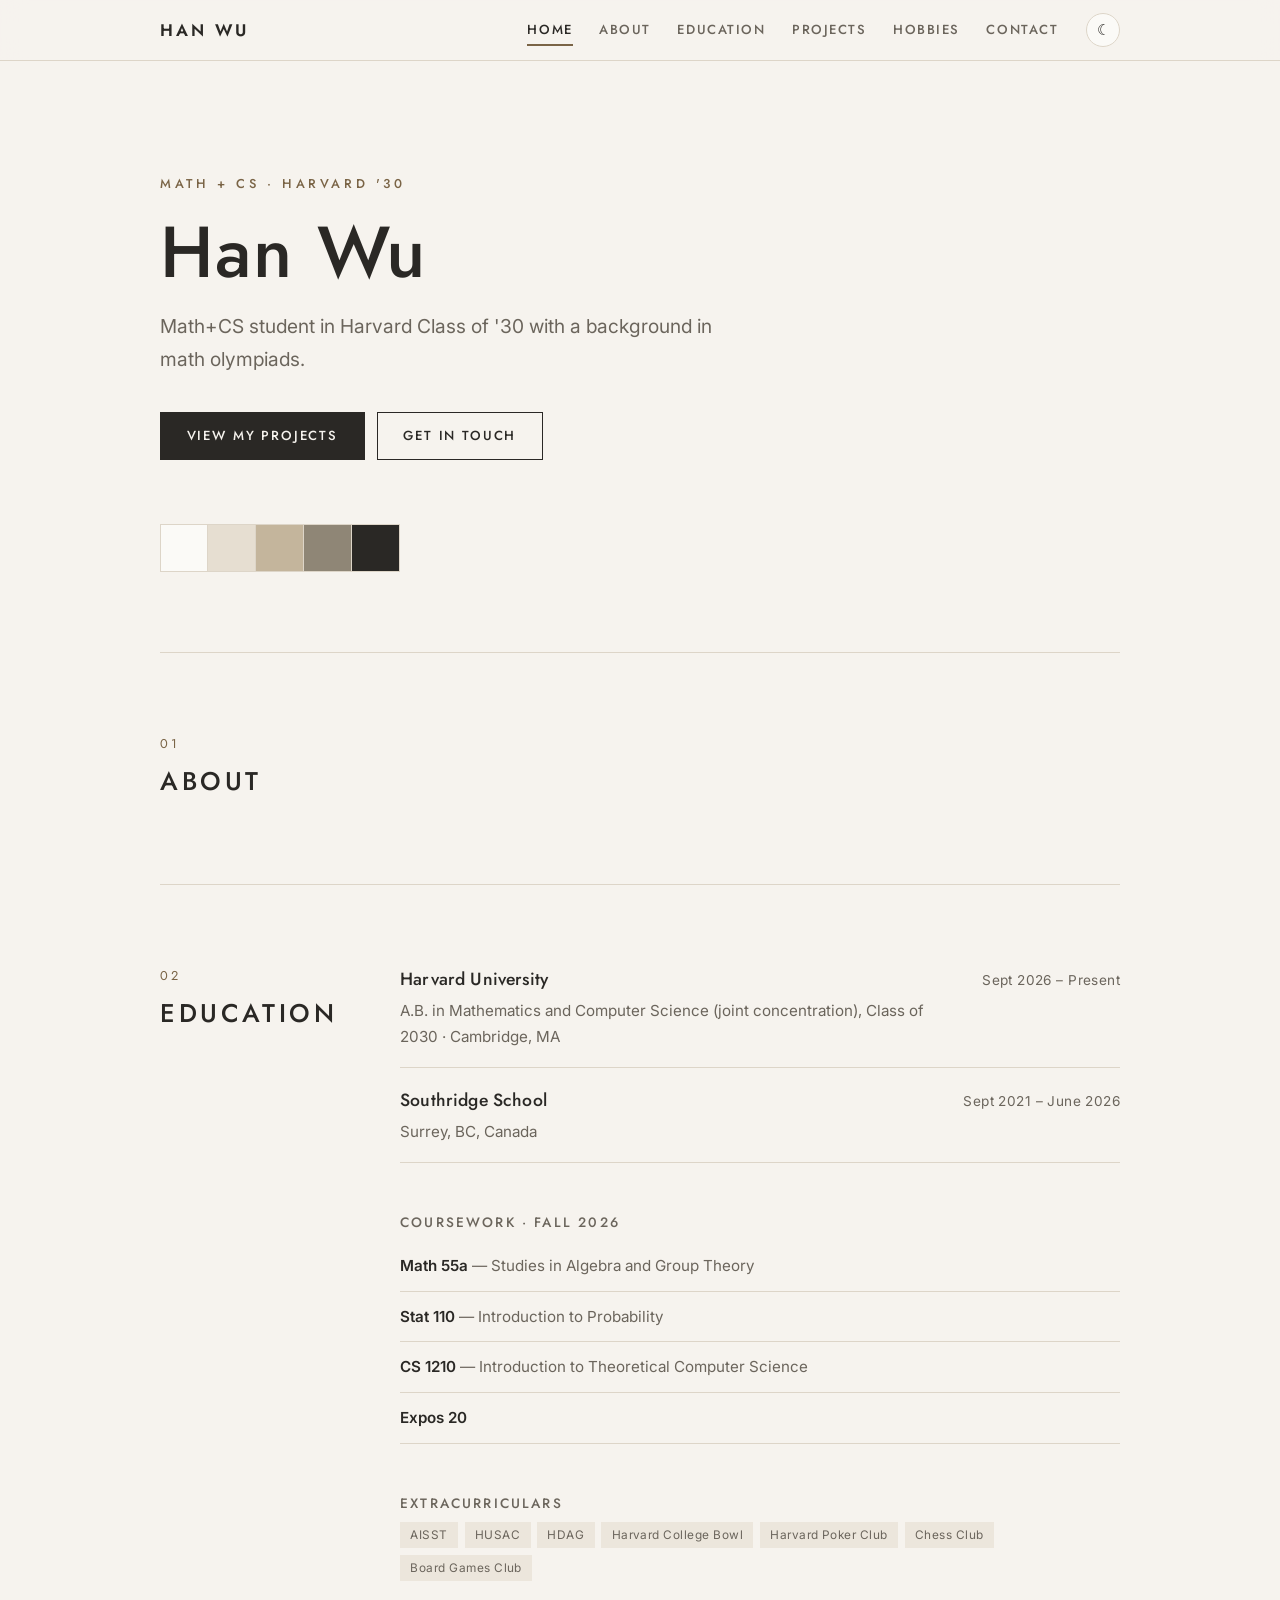
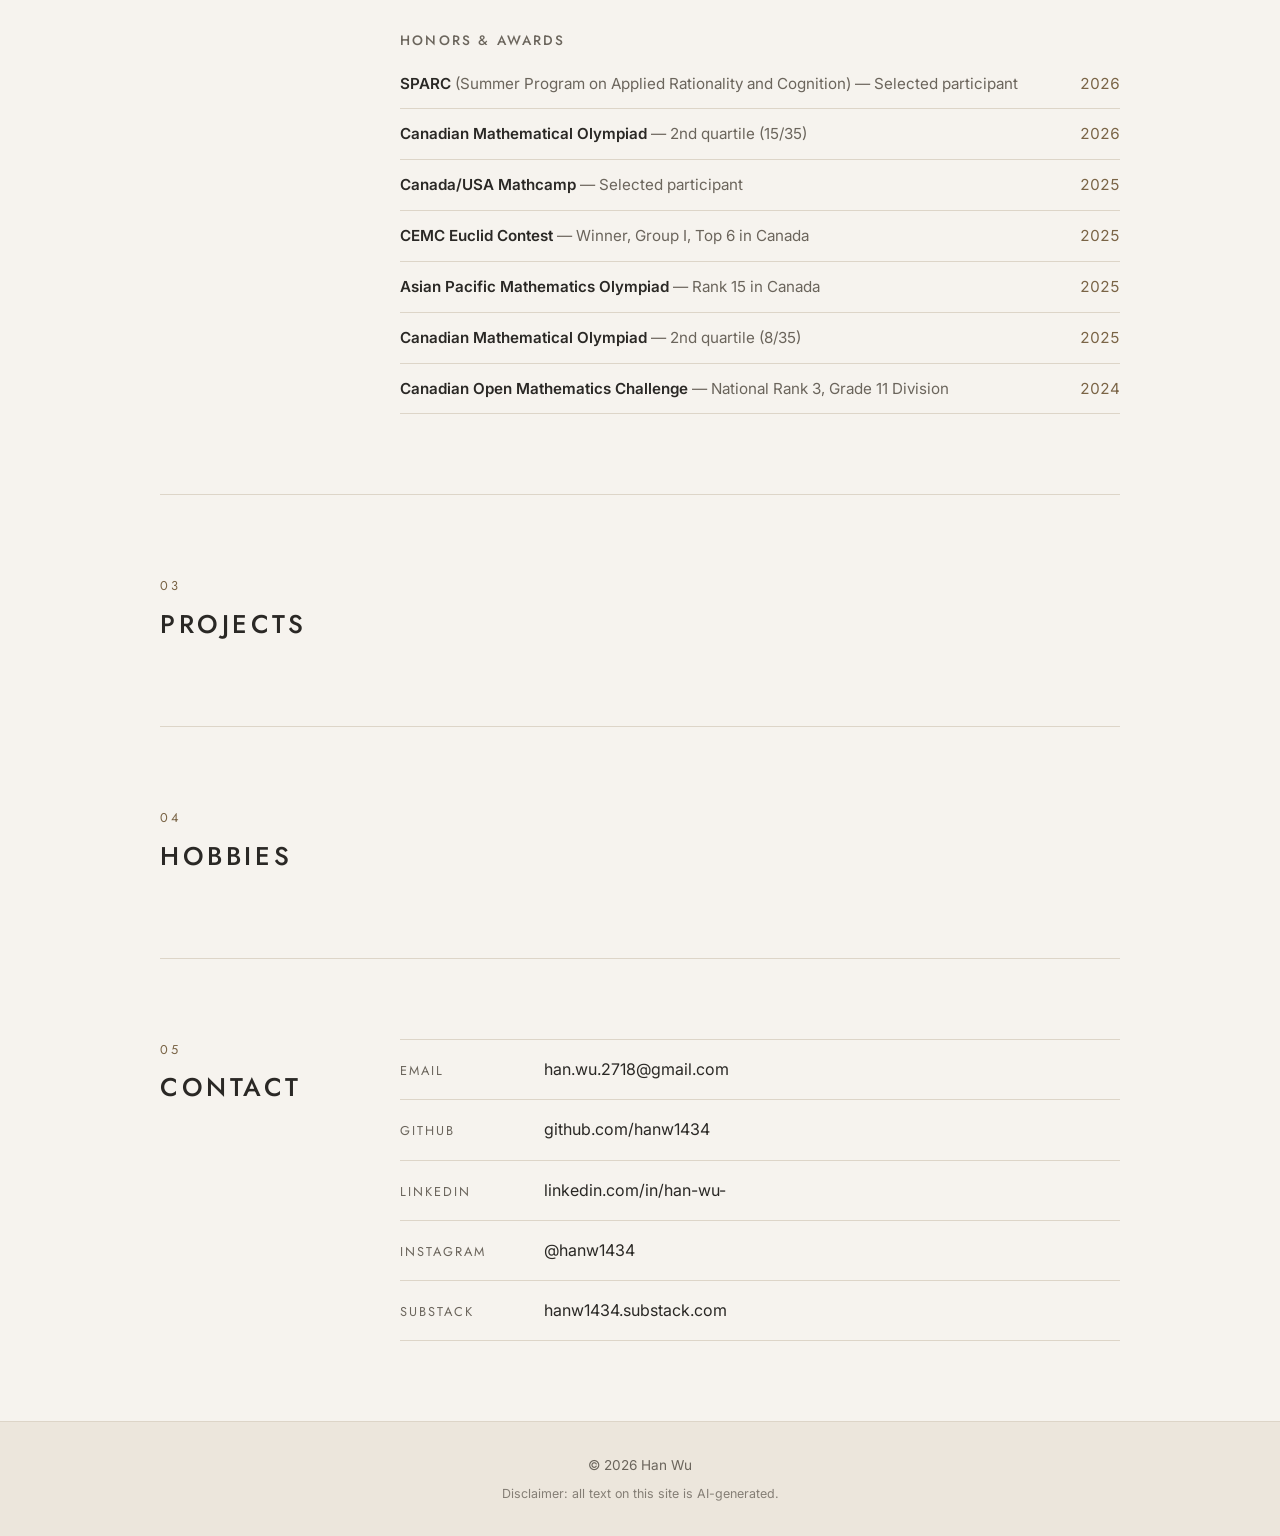
==== index.html @ f02d0810 "Clear About/Projects/Hobbies, add Fall 2026 coursework and extracurriculars - Empty the About, Proje" ====
<!DOCTYPE html>
<html lang="en">
<head>
  <meta charset="UTF-8" />
  <meta name="viewport" content="width=device-width, initial-scale=1.0" />
  <title>Han Wu</title>
  <meta name="description" content="Han Wu — Math+CS student at Harvard with a math olympiad background." />
  <link rel="preconnect" href="https://fonts.googleapis.com" />
  <link rel="preconnect" href="https://fonts.gstatic.com" crossorigin />
  <link href="https://fonts.googleapis.com/css2?family=Jost:wght@400;500;600&family=Inter:wght@400;500;600&display=swap" rel="stylesheet" />
  <script>
    (function () {
      var t = null;
      try { t = localStorage.getItem("theme"); } catch (e) {}
      if (!t) t = matchMedia("(prefers-color-scheme: dark)").matches ? "dark" : "light";
      document.documentElement.dataset.theme = t;
    })();
  </script>
  <link rel="stylesheet" href="css/style.css?v=8" />
</head>
<body>
  <nav class="site-nav" aria-label="Sections">
    <div class="nav-inner">
      <a class="brand" href="#home">Han Wu</a>
      <ul>
        <li><a class="nav-link" href="#home">Home</a></li>
        <li><a class="nav-link" href="#about">About</a></li>
        <li><a class="nav-link" href="#education">Education</a></li>
        <li><a class="nav-link" href="#projects">Projects</a></li>
        <li><a class="nav-link" href="#hobbies">Hobbies</a></li>
        <li><a class="nav-link" href="#contact">Contact</a></li>
      </ul>
      <button class="theme-toggle" type="button" aria-label="Toggle dark/light mode"></button>
    </div>
  </nav>

  <main>
    <!-- ================= Home ================= -->
    <section id="home" class="hero">
      <div class="eyebrow">Math + CS · Harvard '30</div>
      <h1>Han Wu</h1>
      <p class="tagline">
        Math+CS student in Harvard Class of '30 with a background in math
        olympiads.
      </p>
      <div class="cta-row">
        <a class="btn btn-primary" href="#projects">View my projects</a>
        <a class="btn btn-outline" href="#contact">Get in touch</a>
      </div>
      <div class="swatches" aria-hidden="true">
        <span style="--c: var(--sw-1)"></span>
        <span style="--c: var(--sw-2)"></span>
        <span style="--c: var(--sw-3)"></span>
        <span style="--c: var(--sw-4)"></span>
        <span style="--c: var(--sw-5)"></span>
      </div>
    </section>

    <!-- ================= About ================= -->
    <section id="about" class="section">
      <header class="section-head">
        <span class="num">01</span>
        <h2>About</h2>
      </header>
      <div class="section-body">
      </div>
    </section>

    <!-- ================= Education ================= -->
    <section id="education" class="section">
      <header class="section-head">
        <span class="num">02</span>
        <h2>Education</h2>
      </header>
      <div class="section-body">
        <div class="entry">
          <div class="entry-main">
            <h3>Harvard University</h3>
            <p>A.B. in Mathematics and Computer Science (joint concentration), Class of 2030 · Cambridge, MA</p>
          </div>
          <div class="entry-date">Sept 2026 – Present</div>
        </div>
        <div class="entry">
          <div class="entry-main">
            <h3>Southridge School</h3>
            <p>Surrey, BC, Canada</p>
          </div>
          <div class="entry-date">Sept 2021 – June 2026</div>
        </div>

        <h3 class="subhead">Coursework · Fall 2026</h3>
        <ul class="awards">
          <li><span><strong>Math 55a</strong> — Studies in Algebra and Group Theory</span></li>
          <li><span><strong>Stat 110</strong> — Introduction to Probability</span></li>
          <li><span><strong>CS 1210</strong> — Introduction to Theoretical Computer Science</span></li>
          <li><span><strong>Expos 20</strong></span></li>
        </ul>

        <h3 class="subhead">Extracurriculars</h3>
        <div class="tags">
          <span class="tag">AISST</span>
          <span class="tag">HUSAC</span>
          <span class="tag">HDAG</span>
          <span class="tag">Harvard College Bowl</span>
          <span class="tag">Harvard Poker Club</span>
          <span class="tag">Chess Club</span>
          <span class="tag">Board Games Club</span>
        </div>

        <h3 class="subhead">Honors &amp; Awards</h3>
        <ul class="awards">
          <li><span><strong>SPARC</strong> (Summer Program on Applied Rationality and Cognition) — Selected participant</span><span class="yr">2026</span></li>
          <li><span><strong>Canadian Mathematical Olympiad</strong> — 2nd quartile (15/35)</span><span class="yr">2026</span></li>
          <li><span><strong>Canada/USA Mathcamp</strong> — Selected participant</span><span class="yr">2025</span></li>
          <li><span><strong>CEMC Euclid Contest</strong> — Winner, Group I, Top 6 in Canada</span><span class="yr">2025</span></li>
          <li><span><strong>Asian Pacific Mathematics Olympiad</strong> — Rank 15 in Canada</span><span class="yr">2025</span></li>
          <li><span><strong>Canadian Mathematical Olympiad</strong> — 2nd quartile (8/35)</span><span class="yr">2025</span></li>
          <li><span><strong>Canadian Open Mathematics Challenge</strong> — National Rank 3, Grade 11 Division</span><span class="yr">2024</span></li>
        </ul>
      </div>
    </section>

    <!-- ================= Projects ================= -->
    <section id="projects" class="section">
      <header class="section-head">
        <span class="num">03</span>
        <h2>Projects</h2>
      </header>
      <div class="section-body">
      </div>
    </section>

    <!-- ================= Hobbies ================= -->
    <section id="hobbies" class="section">
      <header class="section-head">
        <span class="num">04</span>
        <h2>Hobbies</h2>
      </header>
      <div class="section-body">
      </div>
    </section>

    <!-- ================= Contact ================= -->
    <section id="contact" class="section">
      <header class="section-head">
        <span class="num">05</span>
        <h2>Contact</h2>
      </header>
      <div class="section-body">
        <ul class="contact-list">
          <li>
            <span class="label">Email</span>
            <a href="mailto:han.wu.2718@gmail.com">han.wu.2718@gmail.com</a>
          </li>
          <li>
            <span class="label">GitHub</span>
            <a href="https://github.com/hanw1434">github.com/hanw1434</a>
          </li>
          <li>
            <span class="label">LinkedIn</span>
            <a href="https://www.linkedin.com/in/han-wu-/">linkedin.com/in/han-wu-</a>
          </li>
          <li>
            <span class="label">Instagram</span>
            <a href="https://www.instagram.com/hanw1434">@hanw1434</a>
          </li>
          <li>
            <span class="label">Substack</span>
            <a href="https://hanw1434.substack.com/">hanw1434.substack.com</a>
          </li>
        </ul>
      </div>
    </section>
  </main>

  <footer>
    <div>© 2026 Han Wu</div>
    <div class="disclaimer">Disclaimer: all text on this site is AI-generated.</div>
  </footer>

  <script src="js/nav.js?v=6"></script>
</body>
</html>
---- css/style.css ----
/* ============================================
   Personal site — "neutral basics" theme
   Light: off-white base, oatmeal / khaki / greige layers, charcoal text.
   Dark:  warm charcoal base, same neutrals inverted, sand accent.
   Toggled via data-theme on <html>; defaults to the OS preference.
   ============================================ */

:root {
  /* ----- light (default) ----- */
  --bg: #f6f3ee;          /* off-white */
  --surface: #fbfaf7;     /* white tee */
  --surface-2: #ece6dc;   /* oatmeal */
  --border: #ddd5c8;
  --text: #2a2825;        /* charcoal */
  --text-muted: #6b655c;  /* greige */
  --accent: #7a6446;      /* camel, dark enough for link text */
  --accent-soft: #c4b59c; /* khaki, decorative fills */
  --nav-bg: rgba(246, 243, 238, 0.86);
  --shadow: 0 10px 28px rgba(42, 40, 37, 0.08);

  /* colorway swatches in the hero */
  --sw-1: #fbfaf7;
  --sw-2: #e6ded1;
  --sw-3: #c4b59c;
  --sw-4: #8f8676;
  --sw-5: #2a2825;

  --max-width: 1000px;
  --nav-h: 3.75rem;
  --font-display: "Jost", "Futura", "Segoe UI", system-ui, sans-serif;
  --font-body: "Inter", "Segoe UI", system-ui, sans-serif;

  color-scheme: light;
}

html[data-theme="dark"] {
  --bg: #1b1a18;          /* warm charcoal */
  --surface: #232220;
  --surface-2: #2d2b27;
  --border: #3a3732;
  --text: #ece7df;        /* off-white */
  --text-muted: #a8a196;
  --accent: #cdb894;      /* sand */
  --accent-soft: #8c7c62;
  --nav-bg: rgba(27, 26, 24, 0.86);
  --shadow: 0 10px 28px rgba(0, 0, 0, 0.35);

  --sw-1: #ece7df;
  --sw-2: #cdb894;
  --sw-3: #8c7c62;
  --sw-4: #4a4640;
  --sw-5: #2d2b27;

  color-scheme: dark;
}

* { box-sizing: border-box; }

html {
  scroll-behavior: smooth;
  scroll-padding-top: var(--nav-h);
}

@media (prefers-reduced-motion: reduce) {
  html { scroll-behavior: auto; }
}

body {
  margin: 0;
  font-family: var(--font-body);
  background-color: var(--bg);
  color: var(--text);
  line-height: 1.7;
  transition: background-color 0.25s, color 0.25s;
}

/* ---------- Top navigation bar ---------- */

.site-nav {
  position: sticky;
  top: 0;
  z-index: 100;
  background: var(--nav-bg);
  backdrop-filter: blur(12px);
  -webkit-backdrop-filter: blur(12px);
  border-bottom: 1px solid var(--border);
}

.site-nav .nav-inner {
  max-width: var(--max-width);
  margin: 0 auto;
  padding: 0 1.25rem;
  display: flex;
  align-items: center;
  gap: 1rem;
  height: var(--nav-h);
}

.site-nav .brand {
  font-family: var(--font-display);
  font-weight: 600;
  font-size: 1.05rem;
  color: var(--text);
  text-decoration: none;
  letter-spacing: 0.18em;
  text-transform: uppercase;
  white-space: nowrap;
  margin-right: auto;
}

.site-nav ul {
  list-style: none;
  display: flex;
  gap: 0.15rem;
  margin: 0;
  padding: 0;
}

.site-nav a.nav-link {
  position: relative;
  display: block;
  padding: 0.5rem 0.75rem;
  color: var(--text-muted);
  text-decoration: none;
  font-family: var(--font-display);
  font-size: 0.82rem;
  font-weight: 500;
  letter-spacing: 0.12em;
  text-transform: uppercase;
  white-space: nowrap;
  transition: color 0.15s;
}

.site-nav a.nav-link:hover { color: var(--text); }

.site-nav a.nav-link.active { color: var(--text); }

.site-nav a.nav-link.active::after {
  content: "";
  position: absolute;
  left: 0.75rem;
  right: 0.75rem;
  bottom: 0.2rem;
  height: 2px;
  background: var(--accent);
}

/* ---------- Theme toggle ---------- */

.theme-toggle {
  flex: none;
  width: 2.1rem;
  height: 2.1rem;
  border-radius: 999px;
  border: 1px solid var(--border);
  background: var(--surface);
  color: var(--text);
  font-size: 0.95rem;
  line-height: 1;
  cursor: pointer;
  display: flex;
  align-items: center;
  justify-content: center;
  transition: border-color 0.2s;
}

.theme-toggle:hover { border-color: var(--accent); }

/* ---------- Layout ---------- */

main {
  max-width: var(--max-width);
  margin: 0 auto;
  padding: 0 1.25rem;
}

h1, h2, h3 { font-family: var(--font-display); color: var(--text); }

h3 { font-size: 1.1rem; font-weight: 500; margin: 1.75rem 0 0.4rem; letter-spacing: 0.01em; }

p { color: var(--text-muted); margin: 0 0 1rem; }

p.lead {
  font-size: 1.15rem;
  color: var(--text);
  margin-bottom: 1.5rem;
}

a { color: var(--accent); text-decoration-thickness: 1px; text-underline-offset: 3px; }

strong { color: var(--text); font-weight: 600; }

:focus-visible { outline: 2px solid var(--accent); outline-offset: 2px; }

/* ---------- Sections ---------- */

.section {
  display: grid;
  grid-template-columns: 200px 1fr;
  gap: 2.5rem;
  padding: 5rem 0;
  border-top: 1px solid var(--border);
}

.section-head {
  position: sticky;
  top: calc(var(--nav-h) + 2rem);
  align-self: start;
}

.section-head .num {
  display: block;
  font-family: var(--font-display);
  font-size: 0.8rem;
  letter-spacing: 0.2em;
  color: var(--accent);
  margin-bottom: 0.35rem;
}

.section-head h2 {
  margin: 0;
  font-size: 1.6rem;
  font-weight: 500;
  letter-spacing: 0.14em;
  text-transform: uppercase;
}

.section-body > :first-child { margin-top: 0; }

.subhead {
  margin-top: 3rem;
  font-size: 0.85rem;
  letter-spacing: 0.16em;
  text-transform: uppercase;
  color: var(--text-muted);
}

/* ---------- Hero ---------- */

.hero {
  padding: 7rem 0 5rem;
}

.eyebrow {
  font-family: var(--font-display);
  font-size: 0.8rem;
  font-weight: 500;
  letter-spacing: 0.28em;
  text-transform: uppercase;
  color: var(--accent);
  margin-bottom: 1.25rem;
}

.hero h1 {
  font-size: 4.5rem;
  font-weight: 500;
  line-height: 1.05;
  letter-spacing: 0.02em;
  margin: 0 0 1.25rem;
}

.hero .tagline {
  font-size: 1.2rem;
  max-width: 36rem;
}

.cta-row {
  display: flex;
  gap: 0.75rem;
  margin-top: 2.25rem;
  flex-wrap: wrap;
}

.btn {
  display: inline-block;
  padding: 0.75rem 1.6rem;
  text-decoration: none;
  font-family: var(--font-display);
  font-size: 0.82rem;
  font-weight: 500;
  letter-spacing: 0.14em;
  text-transform: uppercase;
  border: 1px solid var(--text);
  transition: background-color 0.2s, color 0.2s, border-color 0.2s;
}

.btn-primary {
  background: var(--text);
  color: var(--bg);
}

.btn-primary:hover {
  background: var(--accent);
  border-color: var(--accent);
  color: var(--bg);
}

.btn-outline {
  background: transparent;
  color: var(--text);
}

.btn-outline:hover { background: var(--surface-2); }

/* folded-stack colorway */
.swatches {
  display: flex;
  margin-top: 4rem;
}

.swatches span {
  width: 3rem;
  height: 3rem;
  background: var(--c);
  border: 1px solid var(--border);
}

.swatches span + span { border-left: 0; }

/* ---------- Education ---------- */

.entry {
  display: flex;
  justify-content: space-between;
  align-items: baseline;
  gap: 1.5rem;
  padding: 1.1rem 0;
  border-bottom: 1px solid var(--border);
}

.entry:first-child { padding-top: 0; }

.entry h3 { margin: 0 0 0.2rem; }
.entry p { margin: 0; font-size: 0.95rem; }

.entry-date {
  flex: none;
  font-size: 0.85rem;
  color: var(--text-muted);
  letter-spacing: 0.03em;
}

.awards {
  list-style: none;
  margin: 0;
  padding: 0;
}

.awards li {
  display: flex;
  justify-content: space-between;
  gap: 1.5rem;
  padding: 0.75rem 0;
  border-bottom: 1px solid var(--border);
  color: var(--text-muted);
  font-size: 0.95rem;
}

.awards .yr {
  flex: none;
  font-variant-numeric: tabular-nums;
  color: var(--accent);
}

/* ---------- Cards ---------- */

.card-grid {
  display: grid;
  grid-template-columns: repeat(auto-fit, minmax(210px, 1fr));
  gap: 1rem;
}

.card {
  display: flex;
  flex-direction: column;
  background: var(--surface);
  border: 1px solid var(--border);
  padding: 1.5rem;
  transition: border-color 0.2s, box-shadow 0.2s;
}

.card:hover {
  border-color: var(--accent-soft);
  box-shadow: var(--shadow);
}

.card h3 { margin: 0 0 0.6rem; }
.card p { font-size: 0.95rem; }

.card-link {
  margin-top: auto;
  padding-top: 0.75rem;
  font-size: 0.9rem;
  text-decoration: none;
}

.card-link:hover { text-decoration: underline; }

.tags {
  display: flex;
  flex-wrap: wrap;
  gap: 0.4rem;
}

.card .tags { margin-bottom: 0.25rem; }

.tag {
  font-size: 0.74rem;
  padding: 0.2rem 0.65rem;
  background: var(--surface-2);
  color: var(--text-muted);
  letter-spacing: 0.04em;
}

/* ---------- Contact ---------- */

.contact-list {
  list-style: none;
  margin: 0;
  padding: 0;
  border-top: 1px solid var(--border);
}

.contact-list li {
  display: grid;
  grid-template-columns: 8rem 1fr;
  align-items: baseline;
  gap: 1rem;
  padding: 1rem 0;
  border-bottom: 1px solid var(--border);
}

.contact-list .label {
  font-family: var(--font-display);
  font-size: 0.8rem;
  letter-spacing: 0.16em;
  text-transform: uppercase;
  color: var(--text-muted);
}

.contact-list a {
  color: var(--text);
  text-decoration: none;
  overflow-wrap: anywhere;
  transition: color 0.15s;
}

.contact-list a:hover { color: var(--accent); }

/* ---------- Footer ---------- */

footer {
  border-top: 1px solid var(--border);
  background: var(--surface-2);
  padding: 2rem 1.25rem;
  text-align: center;
  color: var(--text-muted);
  font-size: 0.85rem;
}

footer .disclaimer {
  margin-top: 0.35rem;
  font-size: 0.78rem;
  opacity: 0.8;
}

/* ---------- Responsive ---------- */

@media (max-width: 760px) {
  :root { --nav-h: 6rem; }

  /* two rows: brand + toggle, then scrollable section links */
  .site-nav .nav-inner {
    flex-wrap: wrap;
    height: auto;
    padding: 0.6rem 1rem 0.2rem;
    gap: 0.25rem 1rem;
  }
  .site-nav ul {
    order: 3;
    overflow-x: auto;
    scrollbar-width: none;
    margin: 0 -0.75rem;
    width: calc(100% + 1.5rem);
  }
  .site-nav ul::-webkit-scrollbar { display: none; }
  .site-nav a.nav-link { font-size: 0.75rem; padding: 0.55rem 0.75rem; }

  main { padding: 0 1rem; }

  .section {
    grid-template-columns: 1fr;
    gap: 1.5rem;
    padding: 3.5rem 0;
  }
  .section-head { position: static; }

  .hero { padding: 4rem 0 3.5rem; }
  .hero h1 { font-size: 3rem; }
  .swatches { margin-top: 3rem; }
  .swatches span { width: 2.4rem; height: 2.4rem; }

  .entry, .awards li { flex-direction: column; gap: 0.15rem; }
  .contact-list li { grid-template-columns: 1fr; gap: 0.1rem; }
}
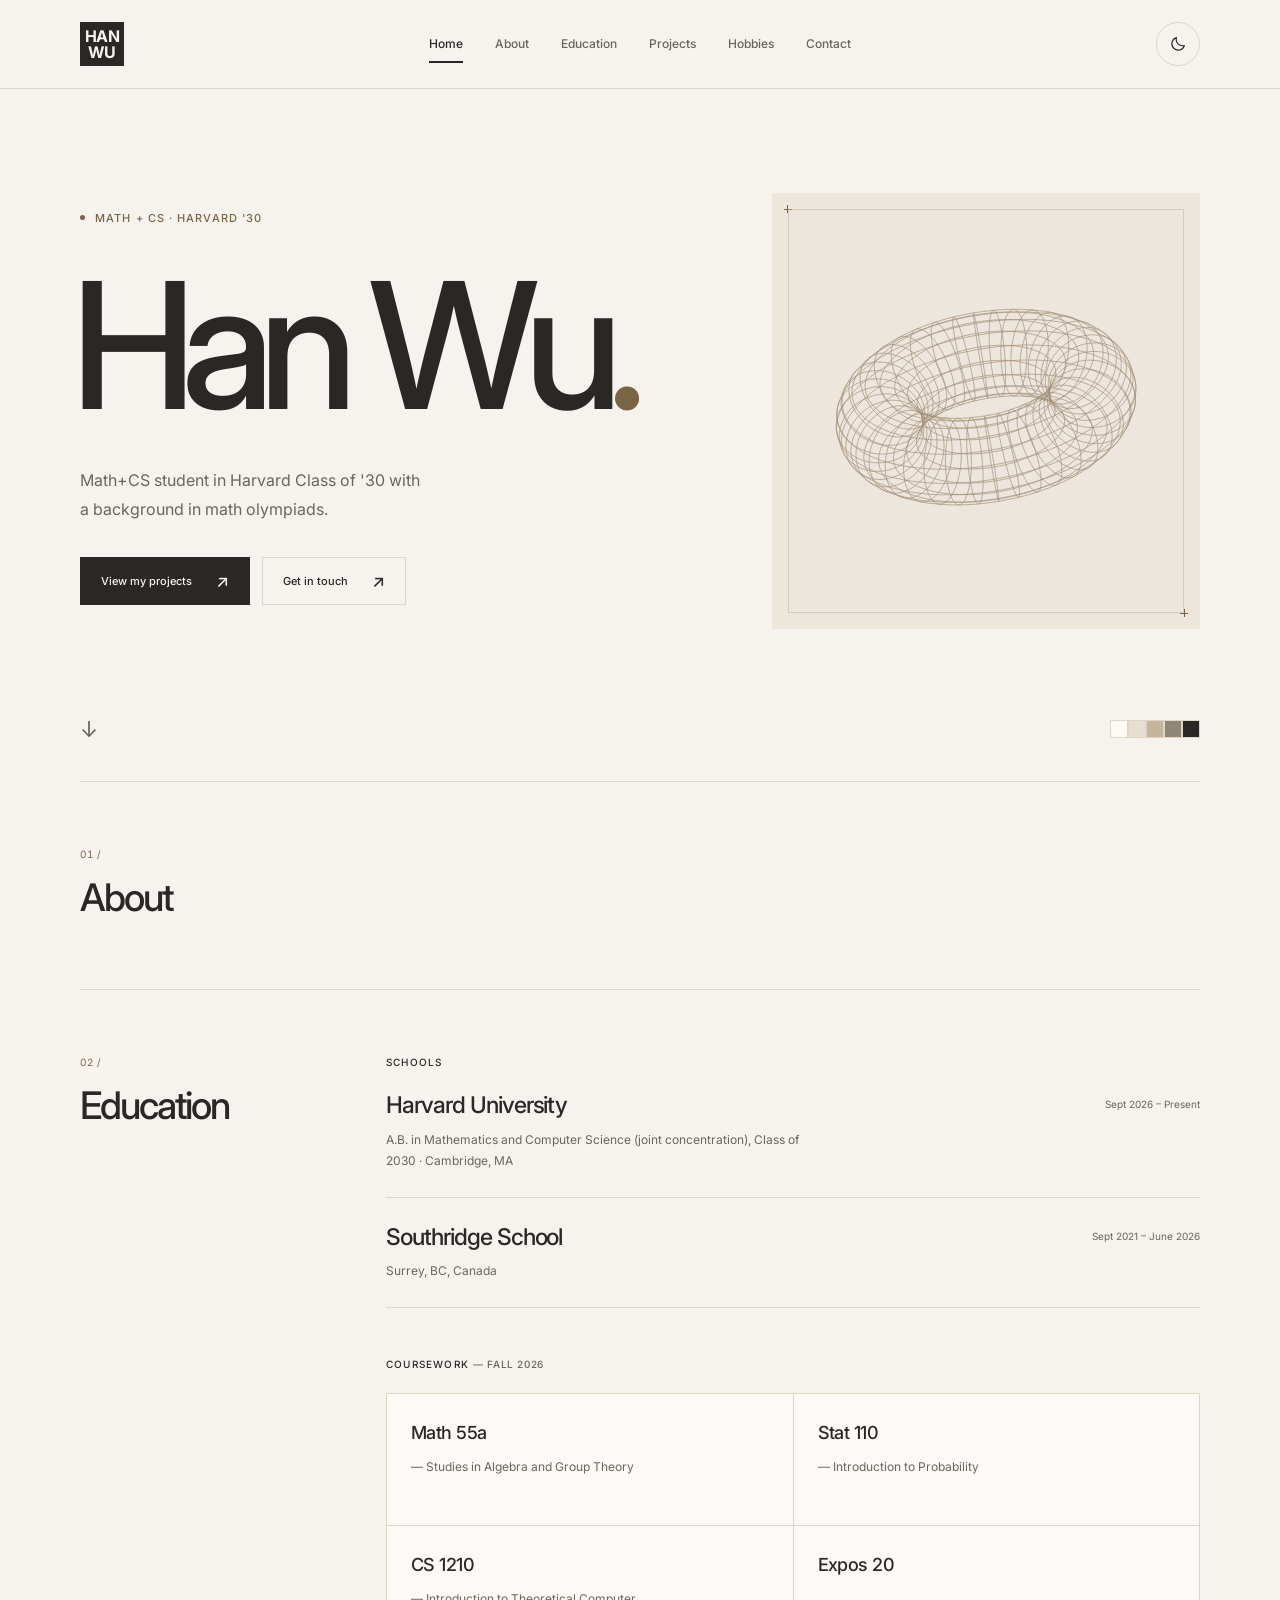
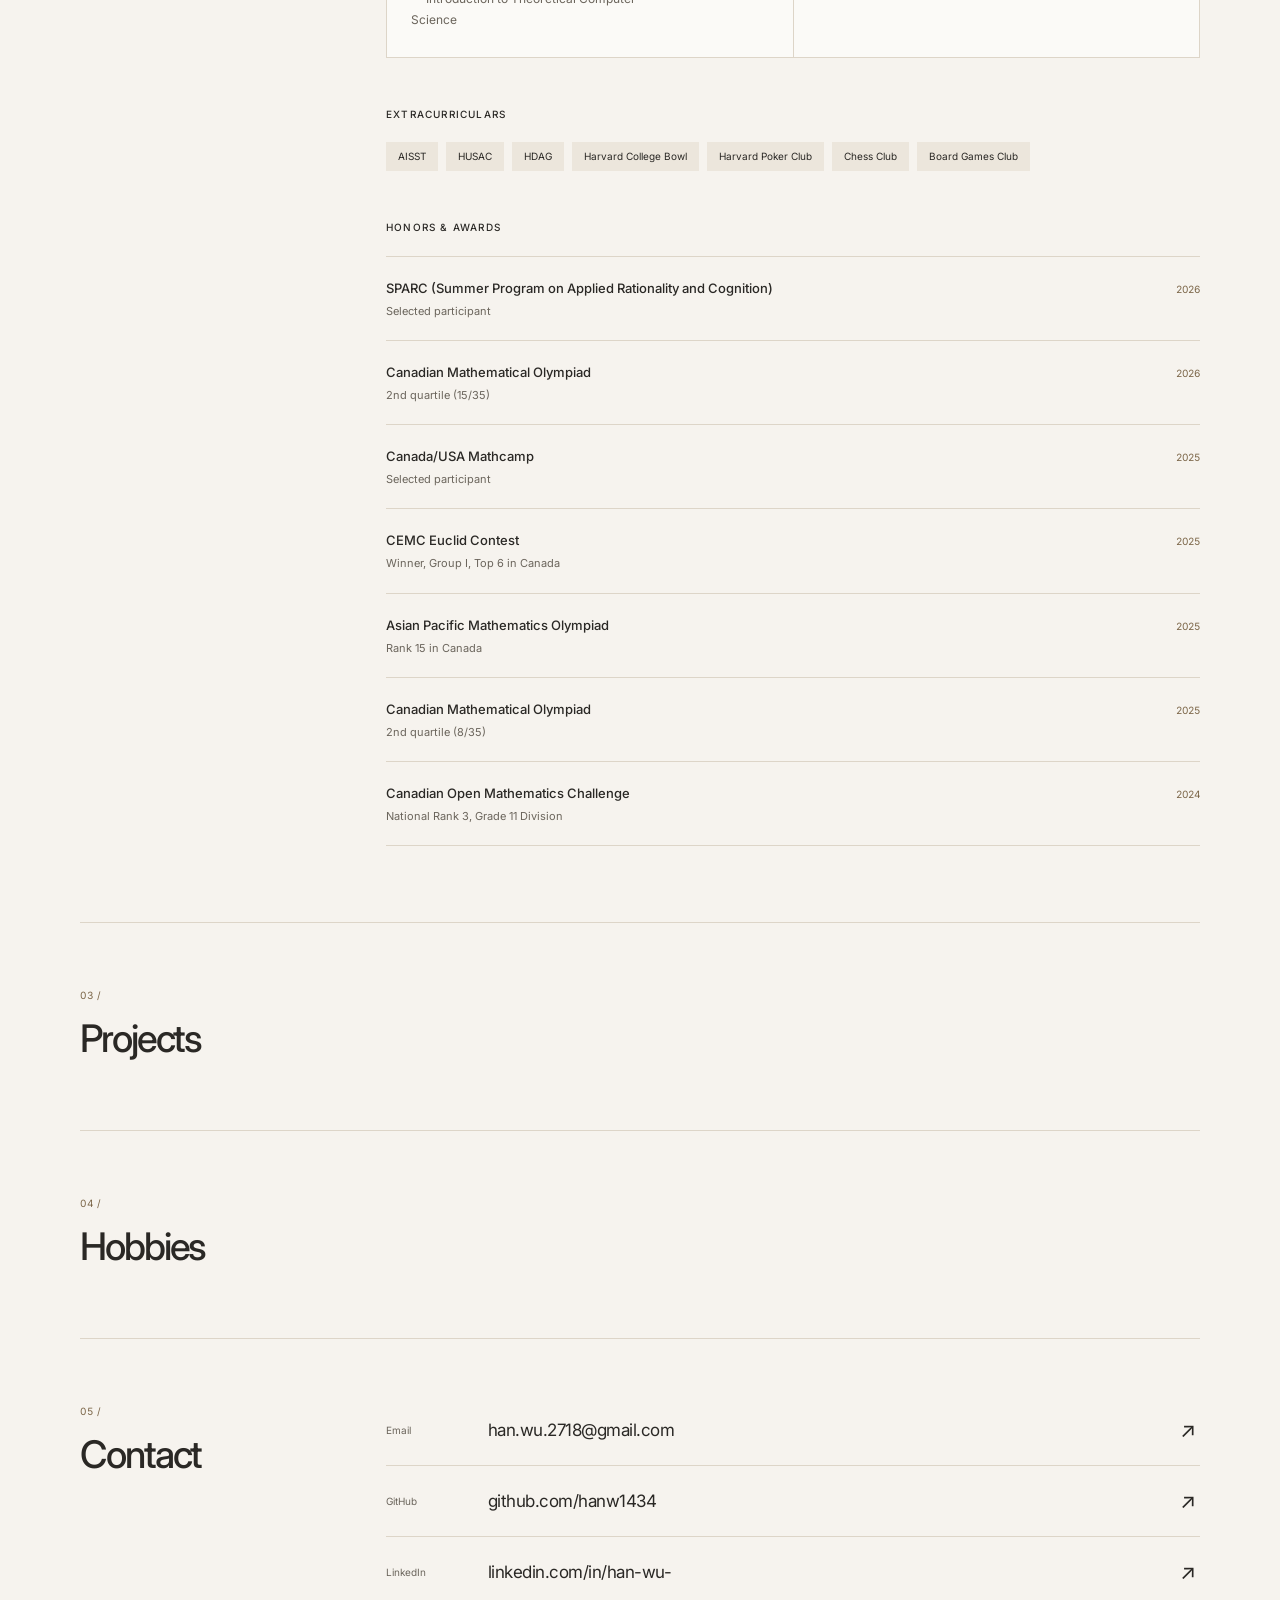
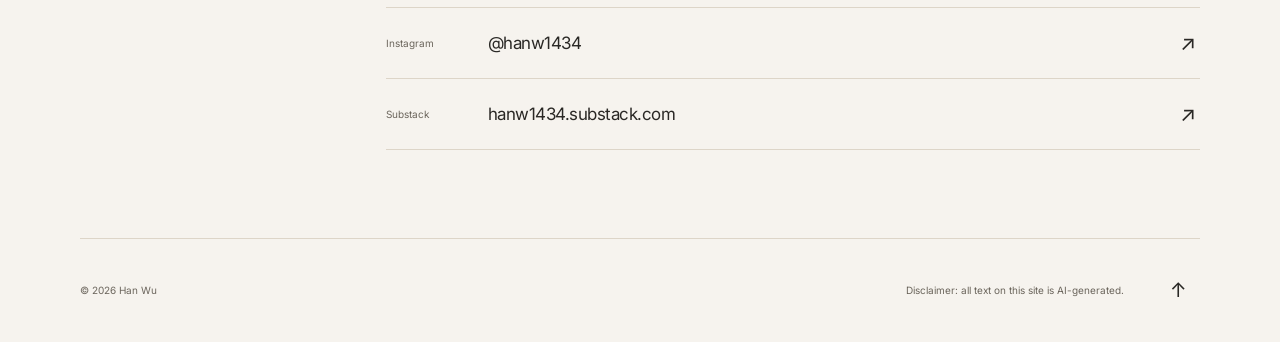
==== commit 7b9272db: "Redesign portfolio with warm neutrals and editorial typography" ====
--- a/index.html
+++ b/index.html
@@ -1,183 +1,122 @@
-<!DOCTYPE html>
+<!doctype html>
 <html lang="en">
 <head>
-  <meta charset="UTF-8" />
-  <meta name="viewport" content="width=device-width, initial-scale=1.0" />
+  <meta charset="utf-8">
+  <meta name="viewport" content="width=device-width, initial-scale=1">
+  <meta name="description" content="Math+CS student in Harvard Class of '30 with a background in math olympiads.">
+  <meta name="theme-color" content="#f6f3ee">
   <title>Han Wu</title>
-  <meta name="description" content="Han Wu — Math+CS student at Harvard with a math olympiad background." />
-  <link rel="preconnect" href="https://fonts.googleapis.com" />
-  <link rel="preconnect" href="https://fonts.gstatic.com" crossorigin />
-  <link href="https://fonts.googleapis.com/css2?family=Jost:wght@400;500;600&family=Inter:wght@400;500;600&display=swap" rel="stylesheet" />
+  <link rel="icon" href="favicon.svg" type="image/svg+xml">
+  <link rel="preconnect" href="https://fonts.googleapis.com">
+  <link rel="preconnect" href="https://fonts.gstatic.com" crossorigin>
+  <link href="https://fonts.googleapis.com/css2?family=Inter:wght@400;500;600;700&display=swap" rel="stylesheet">
   <script>
-    (function () {
-      var t = null;
-      try { t = localStorage.getItem("theme"); } catch (e) {}
-      if (!t) t = matchMedia("(prefers-color-scheme: dark)").matches ? "dark" : "light";
-      document.documentElement.dataset.theme = t;
+    (() => {
+      let theme;
+      try { theme = localStorage.getItem('theme'); } catch (_) {}
+      document.documentElement.dataset.theme = theme === 'light' || theme === 'dark'
+        ? theme : matchMedia('(prefers-color-scheme: dark)').matches ? 'dark' : 'light';
     })();
   </script>
-  <link rel="stylesheet" href="css/style.css?v=8" />
+  <link rel="stylesheet" href="css/style.css">
+  <script src="js/nav.js" defer></script>
 </head>
 <body>
-  <nav class="site-nav" aria-label="Sections">
-    <div class="nav-inner">
-      <a class="brand" href="#home">Han Wu</a>
-      <ul>
-        <li><a class="nav-link" href="#home">Home</a></li>
-        <li><a class="nav-link" href="#about">About</a></li>
-        <li><a class="nav-link" href="#education">Education</a></li>
-        <li><a class="nav-link" href="#projects">Projects</a></li>
-        <li><a class="nav-link" href="#hobbies">Hobbies</a></li>
-        <li><a class="nav-link" href="#contact">Contact</a></li>
-      </ul>
-      <button class="theme-toggle" type="button" aria-label="Toggle dark/light mode"></button>
+  <a class="skip-link" href="#main">Skip to content</a>
+  <header class="site-header">
+    <div class="nav-inner wrap">
+      <a class="brand" href="#home" aria-label="Han Wu, home"><span>Han</span><span>Wu</span></a>
+      <nav aria-label="Sections">
+        <ul class="nav-links">
+          <li><a class="nav-link active" aria-current="location" href="#home">Home</a></li>
+          <li><a class="nav-link" href="#about">About</a></li>
+          <li><a class="nav-link" href="#education">Education</a></li>
+          <li><a class="nav-link" href="#projects">Projects</a></li>
+          <li><a class="nav-link" href="#hobbies">Hobbies</a></li>
+          <li><a class="nav-link" href="#contact">Contact</a></li>
+        </ul>
+      </nav>
+      <button class="theme-toggle" type="button" aria-label="Switch to dark mode" aria-pressed="false">
+        <svg class="moon-icon" viewBox="0 0 24 24" aria-hidden="true"><path d="M20.5 14A8.5 8.5 0 0 1 10 3.5 8.5 8.5 0 1 0 20.5 14Z"/></svg>
+        <svg class="sun-icon" viewBox="0 0 24 24" aria-hidden="true"><circle cx="12" cy="12" r="4"/><path d="M12 2v2m0 16v2M2 12h2m16 0h2M5 5l1.5 1.5m11 11L19 19M5 19l1.5-1.5m11-11L19 5"/></svg>
+      </button>
     </div>
-  </nav>
-
-  <main>
-    <!-- ================= Home ================= -->
-    <section id="home" class="hero">
-      <div class="eyebrow">Math + CS · Harvard '30</div>
-      <h1>Han Wu</h1>
-      <p class="tagline">
-        Math+CS student in Harvard Class of '30 with a background in math
-        olympiads.
-      </p>
-      <div class="cta-row">
-        <a class="btn btn-primary" href="#projects">View my projects</a>
-        <a class="btn btn-outline" href="#contact">Get in touch</a>
+  </header>
+  <main id="main" class="wrap" tabindex="-1">
+    <section id="home" class="hero" aria-labelledby="home-title">
+      <div class="hero-copy">
+        <p class="eyebrow"><span class="status-dot" aria-hidden="true"></span>Math + CS · Harvard '30</p>
+        <h1 id="home-title">Han Wu<span class="name-period" aria-hidden="true">.</span></h1>
+        <p class="tagline">Math+CS student in Harvard Class of '30 with a background in math olympiads.</p>
+        <div class="cta-row">
+          <a class="button primary" href="#projects">View my projects <span aria-hidden="true">↗</span></a>
+          <a class="button secondary" href="#contact">Get in touch <span aria-hidden="true">↗</span></a>
+        </div>
       </div>
-      <div class="swatches" aria-hidden="true">
-        <span style="--c: var(--sw-1)"></span>
-        <span style="--c: var(--sw-2)"></span>
-        <span style="--c: var(--sw-3)"></span>
-        <span style="--c: var(--sw-4)"></span>
-        <span style="--c: var(--sw-5)"></span>
+      <div class="hero-art" aria-hidden="true">
+        <!-- A static mathematical wireframe, generated once without runtime animation. -->
+        <svg class="orbital" viewBox="0 0 400 400" fill="none"><g stroke="currentColor" stroke-width=".65" opacity=".65"><path d="M325.7,146.8L324.9,143.4L323.8,140.1L322.3,137.0L320.5,134.1L318.4,131.5L316.0,129.2L313.4,127.3L310.5,125.6L307.5,124.3L304.3,123.4L300.9,122.9L297.4,122.7L293.9,122.9L290.3,123.5L286.7,124.4L283.2,125.7L279.7,127.4L276.3,129.4L273.0,131.7L269.9,134.3L267.0,137.2L264.3,140.3L261.9,143.6L259.7,147.1L257.8,150.7L256.3,154.5L255.0,158.3L254.1,162.2L253.5,166.0L253.3,169.8L253.4,173.6L253.9,177.2L254.7,180.7L255.9,184.0L257.4,187.1L259.2,189.9L261.3,192.5L263.6,194.8L266.3,196.8L269.1,198.4L272.2,199.7L275.4,200.6L278.7,201.2L282.2,201.4L285.7,201.2L289.3,200.6L292.9,199.6L296.4,198.3L299.9,196.7L303.3,194.7L306.6,192.3L309.7,189.7L312.6,186.9L315.3,183.8L317.7,180.4L319.9,176.9L321.8,173.3L323.4,169.6L324.6,165.7L325.5,161.9L326.1,158.0L326.3,154.2L326.2,150.5Z"/><path d="M335.5,155.6L334.7,152.1L333.5,148.7L331.9,145.6L330.0,142.6L327.8,139.9L325.3,137.5L322.5,135.4L319.5,133.6L316.2,132.1L312.8,131.0L309.2,130.3L305.5,129.9L301.7,129.8L297.9,130.2L294.0,130.9L290.2,132.0L286.4,133.4L282.7,135.1L279.2,137.2L275.9,139.6L272.7,142.2L269.8,145.1L267.1,148.3L264.7,151.6L262.7,155.0L260.9,158.6L259.5,162.3L258.5,166.1L257.8,169.9L257.5,173.6L257.6,177.3L258.1,181.0L258.9,184.4L260.1,187.8L261.7,190.9L263.6,193.9L265.8,196.6L268.3,199.0L271.1,201.1L274.1,202.9L277.4,204.4L280.8,205.5L284.4,206.2L288.1,206.6L291.9,206.7L295.8,206.3L299.6,205.6L303.4,204.5L307.2,203.1L310.9,201.4L314.4,199.3L317.8,196.9L320.9,194.3L323.8,191.4L326.5,188.2L328.9,184.9L331.0,181.5L332.7,177.9L334.1,174.2L335.1,170.4L335.8,166.6L336.1,162.9L336.0,159.2Z"/><path d="M342.0,165.4L341.1,161.8L339.9,158.5L338.3,155.2L336.4,152.2L334.1,149.4L331.5,146.9L328.6,144.6L325.4,142.6L322.0,140.9L318.4,139.6L314.7,138.6L310.8,137.9L306.9,137.7L302.8,137.7L298.8,138.2L294.8,139.0L290.8,140.1L287.0,141.6L283.3,143.4L279.8,145.5L276.4,147.9L273.4,150.6L270.6,153.5L268.0,156.6L265.9,159.9L264.0,163.3L262.5,166.9L261.4,170.5L260.7,174.2L260.3,177.9L260.4,181.5L260.9,185.2L261.7,188.7L262.9,192.0L264.5,195.3L266.5,198.3L268.8,201.1L271.4,203.6L274.3,205.9L277.4,207.9L280.8,209.6L284.4,210.9L288.2,211.9L292.0,212.6L296.0,212.9L300.0,212.8L304.1,212.3L308.1,211.5L312.0,210.4L315.8,208.9L319.6,207.1L323.1,205.0L326.4,202.6L329.5,199.9L332.3,197.0L334.8,193.9L337.0,190.6L338.8,187.2L340.3,183.6L341.4,180.0L342.2,176.3L342.5,172.6L342.4,169.0Z"/><path d="M345.0,176.0L344.1,172.5L342.9,169.1L341.2,165.8L339.3,162.6L336.9,159.7L334.3,157.0L331.3,154.5L328.1,152.4L324.7,150.5L321.0,148.9L317.2,147.6L313.3,146.7L309.2,146.2L305.1,145.9L301.0,146.1L296.9,146.6L292.9,147.4L289.0,148.6L285.2,150.1L281.6,152.0L278.2,154.1L275.0,156.5L272.1,159.2L269.6,162.1L267.3,165.1L265.4,168.4L263.9,171.8L262.7,175.3L262.0,178.9L261.6,182.5L261.7,186.1L262.1,189.7L263.0,193.2L264.2,196.7L265.8,200.0L267.8,203.1L270.1,206.0L272.8,208.7L275.7,211.2L278.9,213.4L282.4,215.3L286.0,216.8L289.9,218.1L293.8,219.0L297.9,219.6L302.0,219.8L306.1,219.7L310.2,219.2L314.2,218.3L318.1,217.1L321.9,215.6L325.5,213.8L328.9,211.6L332.1,209.2L334.9,206.6L337.5,203.7L339.8,200.6L341.7,197.3L343.2,193.9L344.3,190.4L345.1,186.8L345.5,183.2L345.4,179.6Z"/><path d="M344.4,187.3L343.5,183.7L342.3,180.3L340.7,176.9L338.7,173.7L336.4,170.6L333.7,167.7L330.8,165.1L327.6,162.7L324.1,160.5L320.5,158.7L316.7,157.2L312.8,156.0L308.7,155.1L304.6,154.6L300.5,154.4L296.5,154.6L292.5,155.1L288.6,156.0L284.8,157.2L281.2,158.8L277.8,160.6L274.7,162.8L271.8,165.2L269.3,167.8L267.0,170.7L265.1,173.8L263.6,177.0L262.5,180.4L261.7,183.9L261.4,187.4L261.4,191.0L261.9,194.5L262.7,198.1L264.0,201.6L265.6,204.9L267.5,208.2L269.9,211.2L272.5,214.1L275.4,216.7L278.6,219.1L282.1,221.3L285.7,223.1L289.5,224.6L293.5,225.8L297.5,226.7L301.6,227.2L305.7,227.4L309.7,227.2L313.8,226.7L317.7,225.8L321.4,224.6L325.0,223.0L328.4,221.2L331.5,219.1L334.4,216.6L337.0,214.0L339.2,211.1L341.1,208.0L342.6,204.8L343.8,201.4L344.5,198.0L344.9,194.4L344.8,190.8Z"/><path d="M340.2,198.8L339.3,195.3L338.1,191.8L336.5,188.3L334.6,185.0L332.3,181.8L329.8,178.7L326.9,175.9L323.8,173.3L320.4,170.9L316.9,168.8L313.2,167.0L309.3,165.5L305.4,164.3L301.4,163.5L297.5,163.0L293.5,162.9L289.6,163.1L285.8,163.6L282.2,164.5L278.7,165.8L275.4,167.3L272.4,169.2L269.6,171.3L267.1,173.7L265.0,176.4L263.1,179.3L261.7,182.4L260.6,185.6L259.9,188.9L259.6,192.4L259.6,195.9L260.1,199.5L260.9,203.1L262.1,206.6L263.7,210.0L265.7,213.4L267.9,216.6L270.5,219.6L273.4,222.4L276.5,225.1L279.9,227.4L283.4,229.5L287.1,231.3L290.9,232.8L294.9,234.0L298.8,234.8L302.8,235.3L306.8,235.4L310.7,235.2L314.5,234.7L318.1,233.8L321.6,232.6L324.9,231.0L327.9,229.1L330.7,227.0L333.2,224.6L335.3,221.9L337.1,219.0L338.6,216.0L339.7,212.7L340.4,209.4L340.7,205.9L340.7,202.4Z"/><path d="M332.6,210.4L331.7,206.8L330.6,203.3L329.0,199.8L327.2,196.3L325.0,193.0L322.5,189.8L319.8,186.7L316.8,183.9L313.6,181.3L310.2,178.9L306.7,176.8L303.1,175.1L299.3,173.6L295.6,172.4L291.8,171.6L288.1,171.2L284.4,171.0L280.8,171.3L277.4,171.9L274.1,172.8L271.0,174.0L268.1,175.6L265.5,177.5L263.2,179.7L261.2,182.1L259.5,184.8L258.2,187.7L257.2,190.8L256.5,194.1L256.3,197.4L256.4,200.9L256.8,204.5L257.7,208.0L258.8,211.6L260.4,215.1L262.2,218.6L264.4,221.9L266.9,225.1L269.6,228.2L272.6,231.0L275.8,233.6L279.2,236.0L282.7,238.0L286.3,239.8L290.1,241.3L293.8,242.5L297.6,243.3L301.3,243.7L305.0,243.8L308.6,243.6L312.0,243.0L315.3,242.1L318.4,240.8L321.3,239.3L323.9,237.4L326.2,235.2L328.2,232.8L329.9,230.1L331.2,227.2L332.2,224.1L332.9,220.8L333.1,217.4L333.0,214.0Z"/><path d="M321.7,221.8L320.9,218.2L319.7,214.6L318.3,211.0L316.5,207.4L314.5,203.9L312.2,200.5L309.6,197.3L306.8,194.3L303.9,191.4L300.7,188.8L297.5,186.5L294.1,184.4L290.7,182.6L287.2,181.2L283.7,180.0L280.3,179.3L276.9,178.8L273.6,178.7L270.5,179.0L267.5,179.6L264.7,180.6L262.1,181.9L259.7,183.5L257.7,185.5L255.8,187.7L254.3,190.2L253.1,193.0L252.3,195.9L251.7,199.1L251.5,202.4L251.7,205.8L252.2,209.3L253.0,212.9L254.1,216.5L255.6,220.1L257.3,223.7L259.4,227.2L261.7,230.5L264.3,233.8L267.0,236.8L270.0,239.6L273.1,242.3L276.4,244.6L279.8,246.7L283.2,248.5L286.7,249.9L290.1,251.0L293.6,251.8L296.9,252.3L300.2,252.3L303.4,252.1L306.4,251.4L309.2,250.5L311.8,249.2L314.1,247.5L316.2,245.6L318.0,243.4L319.5,240.9L320.7,238.1L321.6,235.2L322.1,232.0L322.3,228.7L322.2,225.3Z"/><path d="M307.8,232.6L307.0,229.0L305.9,225.3L304.6,221.6L302.9,218.0L301.1,214.3L299.0,210.8L296.6,207.4L294.1,204.2L291.4,201.1L288.6,198.2L285.7,195.6L282.7,193.3L279.6,191.2L276.5,189.5L273.4,188.1L270.4,187.0L267.4,186.2L264.5,185.8L261.7,185.8L259.1,186.2L256.6,186.9L254.4,187.9L252.3,189.3L250.5,191.0L249.0,193.0L247.7,195.4L246.7,197.9L246.0,200.8L245.6,203.8L245.5,207.1L245.7,210.4L246.2,214.0L247.0,217.6L248.1,221.2L249.5,224.9L251.1,228.5L253.0,232.2L255.1,235.7L257.4,239.1L259.9,242.3L262.6,245.4L265.4,248.3L268.3,250.9L271.4,253.2L274.4,255.3L277.5,257.0L280.6,258.5L283.7,259.5L286.6,260.3L289.5,260.7L292.3,260.7L294.9,260.3L297.4,259.6L299.7,258.6L301.7,257.2L303.5,255.5L305.0,253.5L306.3,251.1L307.3,248.6L308.0,245.7L308.4,242.7L308.5,239.5L308.3,236.1Z"/><path d="M291.3,242.6L290.5,238.9L289.5,235.2L288.3,231.5L286.8,227.7L285.1,224.0L283.2,220.3L281.2,216.8L279.0,213.3L276.6,210.1L274.2,207.0L271.7,204.1L269.1,201.5L266.4,199.2L263.8,197.2L261.2,195.5L258.6,194.1L256.1,193.1L253.6,192.4L251.3,192.1L249.1,192.2L247.1,192.7L245.2,193.5L243.5,194.6L242.1,196.1L240.8,198.0L239.8,200.1L239.1,202.6L238.6,205.3L238.3,208.2L238.3,211.4L238.6,214.7L239.1,218.2L239.9,221.9L240.9,225.5L242.2,229.3L243.7,233.0L245.3,236.8L247.2,240.4L249.3,244.0L251.5,247.5L253.8,250.7L256.2,253.8L258.8,256.7L261.4,259.3L264.0,261.6L266.6,263.6L269.3,265.3L271.9,266.7L274.4,267.7L276.8,268.4L279.1,268.6L281.3,268.6L283.4,268.1L285.2,267.3L286.9,266.2L288.4,264.6L289.6,262.8L290.6,260.7L291.3,258.2L291.9,255.5L292.1,252.6L292.1,249.4L291.8,246.0Z"/><path d="M272.5,251.5L271.8,247.9L270.8,244.1L269.7,240.3L268.4,236.5L267.0,232.7L265.3,228.9L263.6,225.1L261.8,221.5L259.8,218.1L257.8,214.8L255.7,211.7L253.6,208.9L251.5,206.3L249.3,204.1L247.2,202.1L245.2,200.5L243.2,199.2L241.3,198.3L239.4,197.8L237.7,197.6L236.2,197.8L234.8,198.4L233.5,199.4L232.5,200.7L231.6,202.4L230.9,204.4L230.4,206.7L230.1,209.3L230.0,212.2L230.2,215.3L230.5,218.6L231.1,222.1L231.8,225.7L232.8,229.4L233.9,233.2L235.2,237.1L236.7,240.9L238.3,244.7L240.0,248.4L241.8,252.0L243.8,255.5L245.8,258.8L247.9,261.9L250.0,264.7L252.1,267.2L254.3,269.5L256.4,271.5L258.4,273.1L260.4,274.3L262.4,275.2L264.2,275.8L265.9,275.9L267.4,275.7L268.8,275.1L270.1,274.2L271.1,272.9L272.0,271.2L272.7,269.2L273.2,266.9L273.5,264.3L273.6,261.4L273.4,258.3L273.1,255.0Z"/><path d="M252.0,259.2L251.2,255.5L250.4,251.8L249.4,247.9L248.3,244.0L247.1,240.1L245.8,236.2L244.4,232.3L242.9,228.6L241.4,225.0L239.8,221.5L238.3,218.2L236.7,215.2L235.1,212.5L233.5,210.0L232.0,207.8L230.5,206.0L229.1,204.5L227.7,203.4L226.5,202.6L225.3,202.3L224.3,202.3L223.4,202.7L222.6,203.5L221.9,204.7L221.4,206.2L221.1,208.1L220.9,210.3L220.9,212.8L221.0,215.6L221.3,218.6L221.7,221.9L222.3,225.4L223.0,229.0L223.8,232.8L224.8,236.6L225.9,240.5L227.2,244.5L228.5,248.4L229.8,252.2L231.3,256.0L232.8,259.6L234.4,263.1L236.0,266.3L237.6,269.3L239.2,272.1L240.7,274.6L242.3,276.7L243.8,278.6L245.2,280.0L246.5,281.2L247.8,281.9L248.9,282.3L250.0,282.2L250.9,281.8L251.7,281.1L252.3,279.9L252.8,278.4L253.1,276.5L253.3,274.3L253.4,271.8L253.2,269.0L253.0,265.9L252.5,262.7Z"/><path d="M230.1,265.4L229.4,261.8L228.7,258.0L227.8,254.1L226.9,250.1L226.0,246.1L225.0,242.1L224.0,238.1L222.9,234.3L221.8,230.5L220.8,226.9L219.7,223.5L218.7,220.3L217.7,217.4L216.7,214.8L215.8,212.4L214.9,210.4L214.1,208.8L213.3,207.5L212.7,206.6L212.1,206.0L211.6,205.9L211.2,206.2L210.9,206.8L210.7,207.8L210.7,209.3L210.7,211.0L210.8,213.1L211.0,215.6L211.4,218.3L211.8,221.3L212.3,224.6L212.9,228.0L213.6,231.7L214.4,235.5L215.2,239.4L216.1,243.3L217.1,247.3L218.0,251.3L219.1,255.3L220.1,259.2L221.2,262.9L222.2,266.5L223.3,269.9L224.4,273.1L225.4,276.0L226.3,278.7L227.3,281.0L228.1,283.0L229.0,284.7L229.7,286.0L230.4,286.9L230.9,287.4L231.4,287.5L231.8,287.3L232.1,286.6L232.3,285.6L232.4,284.2L232.4,282.4L232.2,280.3L232.0,277.9L231.7,275.1L231.2,272.1L230.7,268.9Z"/><path d="M207.5,270.0L206.9,266.4L206.2,262.6L205.5,258.6L204.8,254.6L204.2,250.6L203.5,246.5L202.8,242.5L202.2,238.5L201.6,234.7L201.1,231.0L200.5,227.4L200.1,224.1L199.7,221.1L199.3,218.3L199.0,215.9L198.7,213.7L198.6,211.9L198.5,210.5L198.4,209.5L198.4,208.8L198.5,208.6L198.7,208.7L198.9,209.3L199.2,210.2L199.5,211.5L199.9,213.2L200.4,215.3L200.9,217.6L201.4,220.3L202.0,223.3L202.6,226.5L203.2,230.0L203.9,233.7L204.6,237.5L205.2,241.4L205.9,245.4L206.6,249.5L207.3,253.5L207.9,257.6L208.6,261.5L209.1,265.4L209.7,269.1L210.2,272.6L210.7,275.9L211.1,278.9L211.5,281.7L211.8,284.2L212.0,286.3L212.2,288.1L212.3,289.5L212.4,290.5L212.3,291.2L212.2,291.4L212.1,291.3L211.9,290.8L211.6,289.8L211.3,288.5L210.9,286.8L210.4,284.8L209.9,282.4L209.4,279.7L208.8,276.7L208.2,273.5Z"/><path d="M184.8,272.9L184.1,269.3L183.6,265.4L183.0,261.5L182.6,257.4L182.2,253.3L181.8,249.2L181.5,245.2L181.4,241.2L181.2,237.2L181.2,233.5L181.2,229.9L181.3,226.5L181.5,223.4L181.8,220.6L182.1,218.0L182.5,215.8L182.9,213.9L183.5,212.4L184.0,211.3L184.7,210.6L185.3,210.3L186.0,210.3L186.8,210.8L187.5,211.7L188.3,213.0L189.1,214.6L189.8,216.6L190.6,218.9L191.4,221.6L192.1,224.6L192.8,227.8L193.5,231.2L194.1,234.9L194.7,238.7L195.2,242.7L195.7,246.7L196.1,250.8L196.4,254.9L196.7,259.0L196.9,263.0L197.0,266.9L197.1,270.7L197.0,274.3L196.9,277.6L196.7,280.8L196.5,283.6L196.1,286.2L195.8,288.4L195.3,290.2L194.8,291.7L194.2,292.9L193.6,293.6L192.9,293.9L192.2,293.8L191.5,293.3L190.7,292.5L190.0,291.2L189.2,289.6L188.4,287.6L187.6,285.2L186.9,282.5L186.1,279.6L185.4,276.4Z"/><path d="M162.4,274.0L161.8,270.3L161.3,266.5L160.9,262.6L160.7,258.5L160.5,254.4L160.5,250.3L160.6,246.2L160.8,242.2L161.2,238.2L161.6,234.4L162.2,230.8L162.9,227.4L163.7,224.3L164.5,221.4L165.5,218.8L166.5,216.6L167.6,214.7L168.7,213.1L169.9,212.0L171.1,211.2L172.3,210.9L173.6,210.9L174.8,211.4L176.0,212.3L177.2,213.5L178.4,215.1L179.5,217.1L180.5,219.4L181.5,222.1L182.4,225.0L183.2,228.3L183.9,231.7L184.5,235.4L185.0,239.2L185.3,243.2L185.6,247.2L185.7,251.3L185.7,255.4L185.6,259.5L185.4,263.6L185.1,267.5L184.6,271.3L184.0,274.9L183.4,278.3L182.6,281.4L181.7,284.3L180.8,286.9L179.8,289.1L178.7,291.0L177.5,292.6L176.4,293.7L175.1,294.5L173.9,294.8L172.7,294.8L171.4,294.3L170.2,293.5L169.0,292.2L167.9,290.6L166.8,288.6L165.7,286.3L164.8,283.6L163.9,280.7L163.1,277.5Z"/><path d="M140.9,273.3L140.3,269.6L139.9,265.8L139.7,261.8L139.7,257.8L139.8,253.7L140.1,249.6L140.5,245.5L141.2,241.5L141.9,237.6L142.9,233.8L144.0,230.2L145.2,226.8L146.5,223.7L148.0,220.8L149.5,218.3L151.2,216.1L152.8,214.2L154.6,212.7L156.3,211.5L158.1,210.8L159.9,210.5L161.7,210.5L163.4,211.0L165.0,211.9L166.6,213.1L168.1,214.8L169.6,216.8L170.8,219.1L172.0,221.8L173.1,224.7L173.9,227.9L174.7,231.4L175.2,235.1L175.6,238.9L175.9,242.8L175.9,246.9L175.8,251.0L175.5,255.1L175.1,259.2L174.4,263.2L173.6,267.1L172.7,270.9L171.6,274.5L170.4,277.9L169.0,281.0L167.6,283.8L166.0,286.4L164.4,288.6L162.7,290.5L161.0,292.0L159.2,293.1L157.5,293.9L155.7,294.2L153.9,294.1L152.2,293.7L150.5,292.8L148.9,291.5L147.4,289.9L146.0,287.9L144.7,285.6L143.6,282.9L142.5,280.0L141.6,276.7Z"/><path d="M120.9,270.7L120.4,267.1L120.0,263.3L119.9,259.3L120.1,255.3L120.4,251.3L121.0,247.2L121.8,243.1L122.8,239.2L124.0,235.3L125.4,231.6L127.0,228.1L128.7,224.7L130.6,221.7L132.6,218.9L134.7,216.4L136.9,214.2L139.1,212.4L141.4,211.0L143.7,209.9L146.0,209.3L148.3,209.0L150.5,209.1L152.7,209.7L154.8,210.6L156.8,211.9L158.6,213.6L160.3,215.6L161.8,218.0L163.2,220.7L164.4,223.6L165.3,226.9L166.1,230.3L166.6,234.0L167.0,237.8L167.0,241.7L166.9,245.7L166.6,249.8L166.0,253.9L165.2,257.9L164.2,261.9L163.0,265.8L161.6,269.5L160.0,273.0L158.3,276.3L156.4,279.4L154.4,282.2L152.3,284.7L150.1,286.8L147.9,288.6L145.6,290.1L143.3,291.1L141.0,291.8L138.7,292.1L136.5,291.9L134.3,291.4L132.2,290.5L130.2,289.2L128.4,287.5L126.7,285.5L125.2,283.1L123.8,280.4L122.6,277.4L121.7,274.2Z"/><path d="M102.8,266.5L102.3,262.8L102.1,259.0L102.1,255.1L102.4,251.1L103.0,247.1L103.8,243.1L104.9,239.1L106.3,235.3L107.8,231.5L109.7,227.9L111.7,224.4L113.8,221.2L116.2,218.3L118.7,215.6L121.3,213.2L124.0,211.2L126.7,209.5L129.5,208.2L132.3,207.2L135.1,206.7L137.8,206.5L140.5,206.8L143.1,207.4L145.5,208.4L147.8,209.8L150.0,211.5L151.9,213.6L153.7,216.0L155.2,218.8L156.5,221.8L157.6,225.0L158.4,228.5L158.9,232.1L159.1,235.9L159.1,239.8L158.8,243.8L158.2,247.8L157.4,251.8L156.3,255.8L154.9,259.7L153.3,263.5L151.5,267.1L149.5,270.5L147.3,273.7L145.0,276.7L142.5,279.4L139.9,281.7L137.2,283.8L134.5,285.5L131.7,286.8L128.9,287.7L126.1,288.3L123.4,288.4L120.7,288.2L118.1,287.6L115.7,286.6L113.3,285.2L111.2,283.4L109.2,281.3L107.5,278.9L105.9,276.2L104.7,273.2L103.6,269.9Z"/><path d="M87.2,260.6L86.7,256.9L86.5,253.2L86.6,249.3L87.1,245.4L87.8,241.4L88.9,237.5L90.3,233.6L91.9,229.8L93.8,226.2L96.0,222.7L98.3,219.4L100.9,216.4L103.7,213.6L106.6,211.0L109.6,208.8L112.8,207.0L116.0,205.5L119.2,204.3L122.4,203.5L125.6,203.1L128.7,203.1L131.8,203.5L134.7,204.2L137.5,205.4L140.1,206.9L142.5,208.7L144.7,210.9L146.6,213.4L148.3,216.2L149.7,219.2L150.8,222.5L151.6,226.0L152.1,229.6L152.3,233.4L152.2,237.2L151.7,241.2L151.0,245.1L149.9,249.0L148.5,252.9L146.9,256.7L145.0,260.3L142.8,263.8L140.4,267.1L137.9,270.2L135.1,273.0L132.2,275.5L129.2,277.7L126.0,279.5L122.8,281.1L119.6,282.2L116.4,283.0L113.2,283.4L110.0,283.4L107.0,283.0L104.1,282.3L101.3,281.2L98.7,279.7L96.3,277.8L94.1,275.6L92.1,273.1L90.5,270.4L89.1,267.3L88.0,264.0Z"/><path d="M74.3,253.2L73.8,249.5L73.7,245.8L73.9,242.0L74.5,238.1L75.4,234.3L76.6,230.4L78.2,226.7L80.1,223.1L82.3,219.6L84.7,216.2L87.4,213.1L90.3,210.3L93.4,207.7L96.7,205.3L100.1,203.3L103.6,201.7L107.1,200.4L110.7,199.4L114.3,198.8L117.8,198.6L121.3,198.8L124.6,199.4L127.8,200.3L130.9,201.6L133.7,203.2L136.4,205.2L138.7,207.5L140.8,210.1L142.6,212.9L144.1,216.0L145.3,219.3L146.1,222.8L146.6,226.4L146.7,230.2L146.5,234.0L145.9,237.8L145.0,241.7L143.7,245.5L142.2,249.3L140.3,252.9L138.1,256.4L135.7,259.7L133.0,262.8L130.1,265.7L127.0,268.3L123.7,270.6L120.3,272.6L116.8,274.3L113.3,275.6L109.7,276.5L106.1,277.1L102.6,277.3L99.1,277.1L95.7,276.6L92.5,275.7L89.5,274.4L86.6,272.7L84.0,270.8L81.6,268.5L79.5,265.9L77.7,263.0L76.2,259.9L75.1,256.6Z"/><path d="M64.5,244.4L64.0,240.8L63.9,237.1L64.2,233.4L64.9,229.6L65.9,225.8L67.3,222.1L69.0,218.5L71.1,215.1L73.5,211.8L76.2,208.6L79.1,205.7L82.2,203.1L85.6,200.7L89.1,198.6L92.8,196.9L96.6,195.5L100.4,194.4L104.2,193.7L108.1,193.3L111.9,193.4L115.6,193.8L119.2,194.5L122.6,195.6L125.9,197.1L128.9,198.9L131.7,201.0L134.2,203.4L136.4,206.1L138.3,209.1L139.9,212.2L141.1,215.6L141.9,219.0L142.4,222.7L142.5,226.4L142.2,230.1L141.5,233.9L140.5,237.7L139.1,241.4L137.3,245.0L135.3,248.4L132.9,251.7L130.2,254.9L127.3,257.8L124.1,260.4L120.8,262.8L117.3,264.9L113.6,266.6L109.8,268.0L106.0,269.1L102.1,269.8L98.3,270.2L94.5,270.1L90.8,269.7L87.2,269.0L83.8,267.9L80.5,266.4L77.5,264.6L74.7,262.5L72.2,260.1L70.0,257.4L68.1,254.4L66.5,251.3L65.3,247.9Z"/><path d="M58.0,234.6L57.6,231.0L57.5,227.4L57.8,223.7L58.6,220.0L59.7,216.4L61.2,212.8L63.0,209.4L65.2,206.1L67.7,203.0L70.5,200.1L73.6,197.4L76.9,195.0L80.4,192.9L84.2,191.1L88.0,189.6L91.9,188.5L95.9,187.7L100.0,187.2L104.0,187.1L108.0,187.4L111.8,188.1L115.6,189.1L119.2,190.4L122.6,192.1L125.7,194.1L128.6,196.4L131.2,198.9L133.5,201.7L135.5,204.7L137.1,208.0L138.3,211.3L139.1,214.8L139.6,218.5L139.7,222.1L139.3,225.8L138.6,229.5L137.5,233.1L136.0,236.7L134.1,240.1L132.0,243.4L129.4,246.5L126.6,249.4L123.6,252.1L120.2,254.5L116.7,256.6L113.0,258.4L109.2,259.9L105.2,261.0L101.2,261.8L97.2,262.3L93.1,262.3L89.2,262.1L85.3,261.4L81.6,260.4L78.0,259.1L74.6,257.4L71.4,255.4L68.5,253.1L65.9,250.6L63.6,247.8L61.7,244.8L60.1,241.5L58.9,238.2Z"/><path d="M55.0,224.0L54.6,220.4L54.5,216.8L54.9,213.2L55.7,209.6L56.8,206.1L58.3,202.7L60.2,199.4L62.5,196.3L65.1,193.4L67.9,190.8L71.1,188.4L74.5,186.2L78.1,184.4L81.9,182.9L85.8,181.7L89.8,180.8L93.9,180.3L98.0,180.2L102.1,180.4L106.2,181.0L110.1,181.9L114.0,183.2L117.6,184.7L121.1,186.6L124.3,188.8L127.2,191.3L129.9,194.0L132.2,196.9L134.2,200.0L135.8,203.3L137.0,206.8L137.9,210.3L138.3,213.9L138.4,217.5L138.0,221.1L137.3,224.7L136.1,228.2L134.6,231.6L132.7,234.9L130.4,237.9L127.9,240.8L125.0,243.5L121.8,245.9L118.4,248.0L114.8,249.9L111.0,251.4L107.1,252.6L103.1,253.4L99.0,253.9L94.9,254.1L90.8,253.8L86.7,253.3L82.8,252.4L79.0,251.1L75.3,249.5L71.9,247.6L68.7,245.5L65.7,243.0L63.1,240.3L60.7,237.4L58.8,234.2L57.1,230.9L55.9,227.5Z"/><path d="M55.6,212.7L55.2,209.2L55.1,205.6L55.5,202.0L56.2,198.6L57.4,195.2L58.9,192.0L60.8,188.9L63.0,186.0L65.6,183.4L68.5,180.9L71.6,178.8L75.0,177.0L78.6,175.4L82.3,174.2L86.2,173.3L90.3,172.8L94.3,172.6L98.4,172.8L102.5,173.3L106.5,174.2L110.5,175.4L114.3,176.9L117.9,178.7L121.4,180.9L124.6,183.3L127.5,185.9L130.1,188.8L132.5,191.8L134.4,195.1L136.0,198.4L137.3,201.9L138.1,205.5L138.6,209.0L138.6,212.6L138.3,216.1L137.5,219.6L136.4,223.0L134.9,226.2L133.0,229.3L130.7,232.2L128.2,234.8L125.3,237.2L122.2,239.4L118.8,241.2L115.2,242.8L111.4,244.0L107.5,244.9L103.5,245.4L99.5,245.6L95.4,245.4L91.3,244.9L87.2,244.0L83.3,242.8L79.5,241.3L75.9,239.5L72.4,237.3L69.2,234.9L66.3,232.3L63.6,229.4L61.3,226.3L59.3,223.1L57.7,219.7L56.5,216.3Z"/><path d="M59.8,201.2L59.3,197.6L59.3,194.1L59.6,190.6L60.3,187.3L61.4,184.0L62.9,181.0L64.7,178.1L66.8,175.4L69.3,173.0L72.1,170.9L75.1,169.0L78.4,167.4L81.9,166.2L85.5,165.3L89.3,164.8L93.2,164.6L97.2,164.7L101.2,165.2L105.1,166.0L109.1,167.2L112.9,168.7L116.6,170.5L120.1,172.6L123.5,174.9L126.6,177.6L129.5,180.4L132.1,183.4L134.3,186.6L136.3,190.0L137.9,193.4L139.1,196.9L139.9,200.5L140.4,204.1L140.4,207.6L140.1,211.1L139.4,214.4L138.3,217.6L136.9,220.7L135.0,223.6L132.9,226.3L130.4,228.7L127.6,230.8L124.6,232.7L121.3,234.2L117.8,235.5L114.2,236.4L110.4,236.9L106.5,237.1L102.5,237.0L98.6,236.5L94.6,235.7L90.7,234.5L86.8,233.0L83.1,231.2L79.6,229.1L76.2,226.7L73.1,224.1L70.2,221.3L67.7,218.2L65.4,215.0L63.5,211.7L61.9,208.2L60.7,204.7Z"/><path d="M67.4,189.6L67.0,186.0L66.9,182.6L67.1,179.2L67.8,175.9L68.8,172.8L70.1,169.9L71.8,167.2L73.8,164.8L76.1,162.6L78.7,160.7L81.6,159.2L84.7,157.9L88.0,157.0L91.4,156.4L95.0,156.2L98.7,156.3L102.4,156.7L106.2,157.5L109.9,158.7L113.7,160.2L117.3,162.0L120.8,164.0L124.2,166.4L127.4,169.0L130.4,171.8L133.1,174.9L135.6,178.1L137.8,181.4L139.6,184.9L141.2,188.4L142.3,192.0L143.2,195.5L143.6,199.1L143.7,202.6L143.5,205.9L142.8,209.2L141.8,212.3L140.5,215.2L138.8,217.9L136.8,220.3L134.5,222.5L131.9,224.4L129.0,226.0L125.9,227.2L122.6,228.1L119.2,228.7L115.6,229.0L111.9,228.8L108.2,228.4L104.4,227.6L100.7,226.4L96.9,224.9L93.3,223.2L89.8,221.1L86.4,218.7L83.2,216.1L80.2,213.3L77.5,210.2L75.0,207.0L72.8,203.7L71.0,200.2L69.4,196.7L68.3,193.2Z"/><path d="M78.3,178.2L77.8,174.7L77.7,171.3L77.9,168.0L78.4,164.8L79.3,161.9L80.5,159.1L82.0,156.6L83.8,154.4L85.9,152.5L88.2,150.8L90.8,149.5L93.6,148.6L96.6,147.9L99.8,147.7L103.1,147.7L106.4,148.2L109.9,149.0L113.3,150.1L116.8,151.5L120.2,153.3L123.6,155.4L126.9,157.7L130.0,160.4L133.0,163.2L135.7,166.2L138.3,169.5L140.6,172.8L142.7,176.3L144.4,179.9L145.9,183.5L147.0,187.1L147.8,190.7L148.3,194.2L148.5,197.6L148.3,200.9L147.7,204.1L146.9,207.0L145.7,209.8L144.2,212.3L142.3,214.5L140.3,216.5L137.9,218.1L135.3,219.4L132.5,220.4L129.5,221.0L126.4,221.3L123.1,221.2L119.7,220.7L116.3,220.0L112.8,218.8L109.3,217.4L105.9,215.6L102.5,213.5L99.3,211.2L96.1,208.6L93.2,205.7L90.4,202.7L87.8,199.5L85.5,196.1L83.5,192.6L81.7,189.0L80.3,185.4L79.1,181.8Z"/><path d="M92.2,167.4L91.7,163.9L91.5,160.5L91.6,157.3L92.0,154.3L92.7,151.4L93.7,148.9L95.0,146.5L96.5,144.5L98.3,142.8L100.3,141.4L102.6,140.4L105.1,139.7L107.7,139.3L110.5,139.3L113.4,139.7L116.3,140.5L119.4,141.5L122.5,143.0L125.6,144.7L128.6,146.8L131.7,149.1L134.6,151.7L137.4,154.6L140.1,157.7L142.6,160.9L144.9,164.3L147.0,167.8L148.9,171.5L150.5,175.1L151.9,178.8L153.0,182.4L153.8,186.0L154.3,189.6L154.5,192.9L154.4,196.2L154.0,199.2L153.3,202.1L152.3,204.6L151.0,207.0L149.5,209.0L147.7,210.7L145.6,212.1L143.4,213.1L140.9,213.8L138.3,214.2L135.5,214.2L132.6,213.8L129.6,213.0L126.6,211.9L123.5,210.5L120.4,208.8L117.3,206.7L114.3,204.4L111.4,201.8L108.6,198.9L105.9,195.8L103.4,192.6L101.0,189.2L98.9,185.7L97.1,182.0L95.4,178.4L94.1,174.7L93.0,171.0Z"/><path d="M108.7,157.4L108.2,154.0L107.9,150.6L107.9,147.4L108.1,144.5L108.7,141.8L109.4,139.3L110.4,137.2L111.6,135.4L113.1,133.8L114.8,132.7L116.6,131.9L118.7,131.4L120.9,131.4L123.2,131.6L125.6,132.3L128.1,133.3L130.7,134.7L133.4,136.4L136.0,138.4L138.6,140.7L141.2,143.3L143.8,146.2L146.2,149.3L148.5,152.5L150.7,156.0L152.8,159.6L154.7,163.2L156.3,167.0L157.8,170.7L159.1,174.5L160.1,178.1L160.9,181.8L161.4,185.3L161.7,188.6L161.7,191.8L161.4,194.7L160.9,197.4L160.2,199.9L159.2,202.0L157.9,203.9L156.5,205.4L154.8,206.5L152.9,207.3L150.9,207.8L148.7,207.9L146.4,207.6L143.9,206.9L141.4,205.9L138.8,204.5L136.2,202.8L133.6,200.8L130.9,198.5L128.3,195.9L125.8,193.0L123.4,189.9L121.0,186.7L118.8,183.2L116.8,179.7L114.9,176.0L113.2,172.3L111.7,168.5L110.5,164.8L109.5,161.1Z"/><path d="M127.5,148.5L126.9,145.0L126.6,141.7L126.4,138.6L126.5,135.7L126.8,133.1L127.3,130.8L128.0,128.8L128.9,127.1L129.9,125.8L131.2,124.9L132.6,124.3L134.1,124.1L135.8,124.2L137.6,124.8L139.6,125.7L141.6,126.9L143.6,128.5L145.7,130.5L147.9,132.8L150.0,135.3L152.1,138.1L154.2,141.2L156.2,144.5L158.2,148.0L160.0,151.6L161.7,155.3L163.3,159.1L164.8,162.9L166.1,166.8L167.2,170.6L168.2,174.3L168.9,177.9L169.5,181.4L169.8,184.7L170.0,187.8L169.9,190.7L169.6,193.3L169.1,195.6L168.4,197.6L167.5,199.3L166.5,200.6L165.2,201.6L163.8,202.2L162.3,202.4L160.6,202.2L158.7,201.7L156.8,200.8L154.8,199.5L152.8,197.9L150.7,195.9L148.5,193.7L146.4,191.1L144.3,188.3L142.2,185.2L140.2,181.9L138.2,178.5L136.4,174.9L134.7,171.1L133.0,167.3L131.6,163.5L130.3,159.7L129.2,155.9L128.2,152.1Z"/><path d="M148.0,140.8L147.5,137.3L147.0,134.1L146.8,131.0L146.6,128.2L146.7,125.7L146.9,123.5L147.2,121.6L147.7,120.1L148.3,118.9L149.1,118.2L150.0,117.8L151.1,117.7L152.2,118.1L153.5,118.8L154.8,120.0L156.2,121.4L157.7,123.3L159.3,125.4L160.8,127.9L162.4,130.7L164.0,133.7L165.6,136.9L167.2,140.4L168.7,144.0L170.2,147.8L171.5,151.6L172.8,155.5L174.1,159.5L175.2,163.4L176.2,167.2L177.0,171.0L177.7,174.6L178.3,178.1L178.7,181.4L179.0,184.4L179.1,187.2L179.1,189.7L178.9,191.9L178.6,193.8L178.1,195.3L177.4,196.5L176.6,197.3L175.7,197.7L174.7,197.7L173.5,197.4L172.3,196.6L170.9,195.5L169.5,194.0L168.0,192.2L166.5,190.0L164.9,187.5L163.3,184.8L161.7,181.8L160.2,178.5L158.6,175.0L157.1,171.4L155.6,167.7L154.2,163.8L152.9,159.9L151.7,156.0L150.6,152.1L149.6,148.2L148.8,144.5Z"/><path d="M169.9,134.6L169.3,131.1L168.8,127.9L168.3,124.9L168.0,122.1L167.8,119.7L167.6,117.6L167.6,115.8L167.7,114.4L167.9,113.4L168.2,112.7L168.6,112.5L169.1,112.6L169.6,113.1L170.3,114.0L171.0,115.3L171.9,117.0L172.7,119.0L173.7,121.3L174.6,124.0L175.6,126.9L176.7,130.1L177.8,133.5L178.8,137.1L179.9,140.8L180.9,144.7L182.0,148.7L182.9,152.7L183.9,156.7L184.8,160.6L185.6,164.5L186.4,168.3L187.1,172.0L187.7,175.4L188.2,178.7L188.6,181.7L189.0,184.4L189.2,186.9L189.3,189.0L189.3,190.7L189.3,192.2L189.1,193.2L188.8,193.8L188.4,194.1L187.9,194.0L187.3,193.4L186.7,192.5L185.9,191.2L185.1,189.6L184.2,187.6L183.3,185.2L182.3,182.6L181.3,179.7L180.3,176.5L179.2,173.1L178.2,169.5L177.1,165.7L176.0,161.9L175.0,157.9L174.0,153.9L173.1,149.9L172.2,145.9L171.3,142.0L170.6,138.2Z"/><path d="M192.5,130.0L191.8,126.5L191.2,123.3L190.6,120.3L190.1,117.6L189.6,115.2L189.1,113.2L188.7,111.5L188.4,110.2L188.1,109.2L187.9,108.7L187.8,108.6L187.7,108.8L187.6,109.5L187.7,110.5L187.8,111.9L188.0,113.7L188.2,115.8L188.5,118.3L188.9,121.1L189.3,124.1L189.8,127.4L190.3,130.9L190.9,134.6L191.4,138.5L192.1,142.4L192.7,146.5L193.4,150.5L194.1,154.6L194.8,158.6L195.4,162.5L196.1,166.3L196.8,170.0L197.4,173.5L198.0,176.7L198.6,179.7L199.1,182.4L199.6,184.7L200.1,186.8L200.5,188.5L200.8,189.8L201.1,190.7L201.3,191.3L201.5,191.4L201.6,191.2L201.6,190.5L201.5,189.5L201.4,188.1L201.3,186.3L201.0,184.1L200.7,181.7L200.3,178.9L199.9,175.9L199.5,172.6L198.9,169.0L198.4,165.3L197.8,161.5L197.2,157.5L196.5,153.5L195.8,149.4L195.2,145.4L194.5,141.4L193.8,137.4L193.1,133.6Z"/><path d="M215.2,127.1L214.6,123.6L213.9,120.4L213.1,117.5L212.4,114.8L211.6,112.4L210.8,110.4L210.0,108.8L209.3,107.5L208.5,106.7L207.8,106.2L207.1,106.1L206.4,106.4L205.8,107.1L205.2,108.3L204.7,109.8L204.2,111.6L203.9,113.8L203.5,116.4L203.3,119.2L203.1,122.4L203.0,125.7L202.9,129.3L203.0,133.1L203.1,137.0L203.3,141.0L203.6,145.1L203.9,149.2L204.3,153.3L204.8,157.3L205.3,161.3L205.9,165.1L206.5,168.8L207.2,172.2L207.9,175.4L208.6,178.4L209.4,181.1L210.2,183.4L210.9,185.4L211.7,187.0L212.5,188.3L213.2,189.2L214.0,189.7L214.7,189.7L215.3,189.4L216.0,188.7L216.5,187.6L217.1,186.1L217.5,184.2L217.9,182.0L218.2,179.4L218.5,176.6L218.7,173.5L218.8,170.1L218.8,166.5L218.8,162.8L218.6,158.8L218.5,154.8L218.2,150.8L217.8,146.7L217.4,142.6L217.0,138.5L216.4,134.6L215.9,130.7Z"/><path d="M237.6,126.0L236.9,122.5L236.1,119.3L235.2,116.4L234.3,113.7L233.2,111.4L232.1,109.4L231.0,107.8L229.8,106.5L228.6,105.7L227.3,105.2L226.1,105.2L224.9,105.5L223.6,106.3L222.5,107.4L221.3,109.0L220.2,110.9L219.2,113.1L218.3,115.7L217.4,118.6L216.6,121.7L216.0,125.1L215.4,128.7L214.9,132.5L214.6,136.4L214.4,140.5L214.3,144.6L214.3,148.7L214.4,152.8L214.7,156.8L215.0,160.8L215.5,164.6L216.1,168.3L216.8,171.7L217.6,175.0L218.5,177.9L219.5,180.6L220.5,182.9L221.6,184.9L222.8,186.5L224.0,187.7L225.2,188.6L226.4,189.1L227.7,189.1L228.9,188.8L230.1,188.0L231.3,186.9L232.4,185.3L233.5,183.4L234.5,181.2L235.5,178.6L236.3,175.7L237.1,172.6L237.8,169.2L238.4,165.6L238.8,161.8L239.2,157.8L239.4,153.8L239.5,149.7L239.5,145.6L239.3,141.5L239.1,137.4L238.7,133.5L238.2,129.7Z"/><path d="M259.1,126.7L258.4,123.3L257.5,120.0L256.4,117.1L255.3,114.4L254.0,112.1L252.6,110.1L251.1,108.5L249.5,107.2L247.8,106.3L246.1,105.9L244.3,105.8L242.5,106.1L240.8,106.9L239.0,108.0L237.3,109.5L235.6,111.4L234.0,113.6L232.4,116.2L231.0,119.0L229.6,122.1L228.4,125.5L227.3,129.1L226.4,132.9L225.6,136.8L224.9,140.8L224.5,144.9L224.2,149.0L224.1,153.1L224.1,157.2L224.4,161.1L224.8,164.9L225.3,168.6L226.1,172.1L226.9,175.3L228.0,178.2L229.2,180.9L230.4,183.2L231.9,185.2L233.4,186.9L235.0,188.1L236.6,189.0L238.3,189.5L240.1,189.5L241.9,189.2L243.7,188.5L245.4,187.3L247.2,185.8L248.8,183.9L250.5,181.7L252.0,179.2L253.5,176.3L254.8,173.2L256.0,169.8L257.1,166.2L258.1,162.4L258.8,158.5L259.5,154.5L259.9,150.4L260.2,146.3L260.3,142.2L260.3,138.2L260.1,134.2L259.7,130.4Z"/><path d="M279.1,129.3L278.3,125.8L277.4,122.6L276.2,119.6L274.8,116.9L273.3,114.5L271.6,112.5L269.8,110.8L267.8,109.5L265.7,108.6L263.5,108.1L261.3,107.9L259.0,108.2L256.7,108.9L254.4,109.9L252.1,111.4L249.9,113.2L247.7,115.3L245.6,117.8L243.6,120.6L241.7,123.7L240.0,127.0L238.4,130.5L237.0,134.2L235.8,138.1L234.8,142.1L234.0,146.1L233.4,150.2L233.1,154.3L233.0,158.3L233.0,162.2L233.4,166.0L233.9,169.7L234.7,173.1L235.6,176.4L236.8,179.3L238.2,182.0L239.7,184.4L241.4,186.4L243.2,188.1L245.2,189.4L247.3,190.3L249.5,190.9L251.7,191.0L254.0,190.7L256.3,190.1L258.6,189.0L260.9,187.6L263.1,185.8L265.3,183.6L267.4,181.1L269.4,178.3L271.3,175.3L273.0,171.9L274.6,168.4L276.0,164.7L277.2,160.8L278.2,156.9L279.0,152.8L279.6,148.7L279.9,144.7L280.1,140.7L280.0,136.7L279.6,132.9Z"/><path d="M297.2,133.5L296.4,130.1L295.3,126.8L294.1,123.8L292.5,121.1L290.8,118.7L288.8,116.6L286.7,114.8L284.3,113.4L281.9,112.4L279.3,111.8L276.6,111.6L273.9,111.7L271.1,112.3L268.3,113.2L265.5,114.5L262.8,116.2L260.1,118.3L257.5,120.6L255.0,123.3L252.7,126.3L250.5,129.5L248.5,132.9L246.7,136.5L245.1,140.3L243.7,144.2L242.6,148.2L241.8,152.2L241.2,156.2L240.9,160.2L240.9,164.1L241.1,167.9L241.6,171.5L242.4,175.0L243.5,178.2L244.8,181.2L246.3,184.0L248.1,186.4L250.0,188.5L252.2,190.2L254.5,191.6L256.9,192.6L259.5,193.2L262.2,193.5L264.9,193.3L267.7,192.8L270.5,191.8L273.3,190.5L276.0,188.8L278.7,186.8L281.3,184.4L283.8,181.7L286.2,178.8L288.3,175.6L290.3,172.1L292.2,168.5L293.7,164.7L295.1,160.9L296.2,156.9L297.0,152.9L297.6,148.9L297.9,144.9L297.9,141.0L297.7,137.2Z"/><path d="M312.8,139.4L312.0,136.0L310.9,132.7L309.5,129.6L307.9,126.9L305.9,124.4L303.7,122.2L301.3,120.3L298.7,118.8L295.9,117.7L293.0,117.0L290.0,116.6L286.8,116.6L283.6,117.0L280.4,117.8L277.2,118.9L274.0,120.5L270.8,122.3L267.8,124.5L264.9,127.0L262.1,129.8L259.6,132.9L257.2,136.2L255.0,139.7L253.1,143.3L251.5,147.1L250.1,151.0L249.0,154.9L248.3,158.8L247.8,162.8L247.7,166.6L247.9,170.4L248.4,174.0L249.2,177.5L250.3,180.8L251.7,183.8L253.4,186.6L255.3,189.1L257.5,191.3L259.9,193.1L262.5,194.6L265.3,195.8L268.2,196.5L271.3,196.9L274.4,196.9L277.6,196.5L280.8,195.7L284.0,194.5L287.2,193.0L290.4,191.2L293.4,189.0L296.3,186.4L299.1,183.6L301.7,180.6L304.0,177.3L306.2,173.8L308.1,170.2L309.7,166.4L311.1,162.5L312.2,158.6L312.9,154.6L313.4,150.7L313.5,146.8L313.3,143.1Z"/><path d="M325.7,146.8L330.2,150.3L334.1,154.0L337.5,157.9L340.2,162.0L342.4,166.2L343.9,170.6L344.8,175.1L345.2,179.7L344.8,184.4L343.9,189.2L342.4,194.0L340.2,198.8L337.4,203.7L334.1,208.5L330.2,213.3L325.7,218.0L320.7,222.7L315.1,227.2L309.1,231.7L302.6,236.0L295.7,240.1L288.3,244.1L280.6,247.9L272.5,251.5L264.1,254.9L255.5,258.0L246.6,260.9L237.5,263.5L228.3,265.9L218.9,267.9L209.4,269.7L199.9,271.2L190.4,272.4L181.0,273.2L171.6,273.8L162.4,274.0L153.3,273.9L144.4,273.5L135.7,272.8L127.4,271.8L119.3,270.5L111.6,268.8L104.2,266.9L97.3,264.7L90.8,262.2L84.8,259.4L79.3,256.4L74.3,253.2L69.8,249.7L65.9,246.0L62.5,242.1L59.8,238.0L57.6,233.8L56.1,229.4L55.2,224.9L54.8,220.3L55.2,215.6L56.1,210.8L57.6,206.0L59.8,201.2L62.6,196.3L65.9,191.5L69.8,186.7L74.3,182.0L79.3,177.3L84.9,172.8L90.9,168.3L97.4,164.0L104.3,159.9L111.7,155.9L119.4,152.1L127.5,148.5L135.9,145.1L144.5,142.0L153.4,139.1L162.5,136.5L171.7,134.1L181.1,132.1L190.6,130.3L200.1,128.8L209.6,127.6L219.0,126.8L228.4,126.2L237.6,126.0L246.7,126.1L255.6,126.5L264.3,127.2L272.6,128.2L280.7,129.5L288.4,131.2L295.8,133.1L302.7,135.3L309.2,137.8L315.2,140.6L320.7,143.6Z"/><path d="M321.3,135.3L325.7,138.8L329.5,142.4L332.8,146.2L335.5,150.2L337.7,154.4L339.2,158.7L340.1,163.1L340.4,167.7L340.1,172.3L339.2,177.0L337.6,181.7L335.5,186.4L332.8,191.2L329.5,195.9L325.6,200.6L321.2,205.3L316.3,209.9L310.9,214.4L304.9,218.7L298.6,223.0L291.7,227.0L284.5,231.0L276.9,234.7L269.0,238.2L260.8,241.5L252.3,244.6L243.5,247.4L234.6,250.0L225.5,252.3L216.3,254.3L207.0,256.1L197.7,257.5L188.3,258.7L179.1,259.5L169.8,260.1L160.8,260.3L151.8,260.2L143.1,259.8L134.6,259.1L126.4,258.1L118.4,256.8L110.8,255.2L103.6,253.3L96.8,251.2L90.4,248.7L84.5,246.0L79.1,243.0L74.2,239.8L69.8,236.4L65.9,232.8L62.6,229.0L59.9,225.0L57.8,220.8L56.3,216.5L55.4,212.1L55.1,207.5L55.4,202.9L56.3,198.2L57.8,193.5L60.0,188.7L62.7,184.0L66.0,179.2L69.8,174.5L74.2,169.9L79.2,165.3L84.6,160.8L90.5,156.5L96.9,152.2L103.7,148.1L110.9,144.2L118.5,140.5L126.5,137.0L134.7,133.7L143.2,130.6L151.9,127.8L160.9,125.2L170.0,122.9L179.2,120.8L188.5,119.1L197.8,117.6L207.1,116.5L216.4,115.6L225.6,115.1L234.7,114.9L243.6,114.9L252.4,115.3L260.9,116.0L269.1,117.0L277.0,118.3L284.6,120.0L291.8,121.8L298.6,124.0L305.0,126.5L310.9,129.2L316.4,132.1Z"/><path d="M313.1,127.1L317.2,130.3L320.9,133.8L324.0,137.4L326.6,141.2L328.6,145.1L330.0,149.2L330.9,153.4L331.2,157.7L330.9,162.1L330.0,166.6L328.6,171.1L326.6,175.6L324.0,180.1L320.9,184.6L317.2,189.1L313.0,193.5L308.3,197.8L303.2,202.1L297.5,206.2L291.5,210.3L285.0,214.1L278.1,217.8L270.9,221.4L263.4,224.7L255.6,227.9L247.5,230.8L239.2,233.5L230.7,235.9L222.1,238.1L213.4,240.1L204.5,241.7L195.7,243.1L186.8,244.2L178.0,245.0L169.3,245.5L160.6,245.7L152.1,245.7L143.8,245.3L135.8,244.6L128.0,243.7L120.4,242.4L113.2,240.9L106.4,239.1L99.9,237.0L93.9,234.7L88.2,232.1L83.1,229.3L78.4,226.3L74.2,223.0L70.6,219.6L67.5,216.0L64.9,212.2L62.9,208.2L61.4,204.1L60.6,199.9L60.3,195.6L60.6,191.2L61.4,186.8L62.9,182.3L64.9,177.8L67.5,173.3L70.6,168.7L74.3,164.3L78.5,159.9L83.1,155.5L88.3,151.3L93.9,147.1L100.0,143.1L106.5,139.2L113.3,135.5L120.5,132.0L128.1,128.6L135.9,125.5L144.0,122.6L152.2,119.9L160.7,117.4L169.4,115.2L178.1,113.3L186.9,111.6L195.8,110.3L204.7,109.2L213.5,108.3L222.2,107.8L230.8,107.6L239.3,107.7L247.6,108.1L255.7,108.7L263.5,109.7L271.0,110.9L278.2,112.5L285.1,114.3L291.6,116.3L297.6,118.6L303.2,121.2L308.4,124.0Z"/><path d="M302.0,123.0L305.9,126.0L309.2,129.2L312.1,132.5L314.4,136.0L316.3,139.6L317.6,143.4L318.4,147.2L318.7,151.2L318.4,155.2L317.6,159.3L316.3,163.4L314.4,167.6L312.1,171.7L309.2,175.9L305.8,180.0L302.0,184.0L297.7,188.0L292.9,191.9L287.8,195.7L282.2,199.4L276.3,203.0L270.0,206.4L263.3,209.6L256.4,212.7L249.2,215.6L241.8,218.3L234.2,220.8L226.4,223.0L218.5,225.0L210.4,226.8L202.3,228.3L194.2,229.6L186.1,230.6L178.0,231.3L169.9,231.8L162.0,232.0L154.2,231.9L146.6,231.6L139.2,231.0L132.0,230.1L125.1,229.0L118.5,227.6L112.2,225.9L106.2,224.0L100.7,221.9L95.5,219.5L90.8,216.9L86.5,214.1L82.6,211.2L79.3,208.0L76.4,204.7L74.1,201.2L72.2,197.5L70.9,193.8L70.1,189.9L69.8,186.0L70.1,181.9L70.9,177.9L72.2,173.7L74.1,169.6L76.5,165.4L79.3,161.3L82.7,157.2L86.5,153.1L90.8,149.1L95.6,145.2L100.7,141.4L106.3,137.7L112.3,134.2L118.6,130.8L125.2,127.5L132.1,124.4L139.3,121.5L146.7,118.9L154.3,116.4L162.1,114.1L170.0,112.1L178.1,110.4L186.2,108.8L194.3,107.6L202.4,106.6L210.5,105.8L218.6,105.3L226.5,105.1L234.3,105.2L241.9,105.6L249.3,106.2L256.5,107.0L263.4,108.2L270.0,109.6L276.3,111.2L282.3,113.1L287.8,115.3L293.0,117.6L297.7,120.2Z"/><path d="M289.5,123.7L292.9,126.3L295.9,129.1L298.5,132.1L300.6,135.2L302.2,138.5L303.4,141.8L304.1,145.2L304.3,148.8L304.1,152.4L303.4,156.0L302.2,159.7L300.6,163.4L298.5,167.1L295.9,170.8L292.9,174.4L289.5,178.0L285.6,181.6L281.4,185.1L276.8,188.5L271.8,191.8L266.5,194.9L260.9,198.0L255.0,200.9L248.9,203.6L242.5,206.2L235.9,208.6L229.1,210.8L222.1,212.8L215.1,214.6L207.9,216.2L200.7,217.5L193.4,218.6L186.2,219.5L178.9,220.2L171.8,220.6L164.7,220.8L157.8,220.7L151.0,220.4L144.4,219.9L138.0,219.1L131.8,218.1L125.9,216.8L120.3,215.4L115.0,213.7L110.1,211.8L105.5,209.7L101.2,207.4L97.4,204.9L94.0,202.2L91.0,199.4L88.5,196.4L86.3,193.3L84.7,190.1L83.5,186.7L82.8,183.3L82.6,179.8L82.8,176.2L83.5,172.5L84.7,168.9L86.4,165.2L88.5,161.5L91.0,157.8L94.0,154.1L97.5,150.5L101.3,146.9L105.5,143.5L110.1,140.1L115.1,136.8L120.4,133.6L126.0,130.6L131.9,127.7L138.1,124.9L144.5,122.4L151.1,120.0L157.9,117.8L164.8,115.8L171.9,114.0L179.0,112.4L186.3,111.0L193.5,109.9L200.8,109.0L208.0,108.3L215.1,107.9L222.2,107.7L229.2,107.8L235.9,108.1L242.5,108.6L248.9,109.4L255.1,110.4L261.0,111.7L266.6,113.2L271.9,114.9L276.9,116.8L281.5,118.9L285.7,121.2Z"/><path d="M277.0,128.9L280.0,131.2L282.6,133.7L284.8,136.3L286.7,139.0L288.1,141.8L289.1,144.7L289.7,147.7L289.9,150.8L289.7,153.9L289.1,157.1L288.1,160.3L286.6,163.5L284.8,166.7L282.6,169.9L280.0,173.1L277.0,176.2L273.7,179.3L270.0,182.4L266.0,185.3L261.7,188.2L257.0,190.9L252.2,193.6L247.0,196.1L241.7,198.5L236.1,200.7L230.4,202.8L224.4,204.7L218.4,206.5L212.2,208.0L206.0,209.4L199.7,210.6L193.4,211.6L187.1,212.4L180.8,212.9L174.6,213.3L168.5,213.5L162.4,213.4L156.5,213.1L150.8,212.7L145.2,212.0L139.8,211.1L134.7,210.0L129.8,208.7L125.2,207.3L120.9,205.6L116.9,203.8L113.2,201.8L109.9,199.6L106.9,197.3L104.3,194.8L102.1,192.2L100.3,189.5L98.8,186.7L97.8,183.8L97.2,180.8L97.0,177.7L97.2,174.6L97.8,171.5L98.8,168.3L100.3,165.0L102.1,161.8L104.3,158.6L107.0,155.4L109.9,152.3L113.3,149.2L116.9,146.2L121.0,143.2L125.3,140.3L129.9,137.6L134.8,134.9L139.9,132.4L145.3,130.0L150.8,127.8L156.6,125.7L162.5,123.8L168.5,122.1L174.7,120.5L180.9,119.1L187.2,117.9L193.5,117.0L199.8,116.2L206.1,115.6L212.3,115.2L218.5,115.1L224.5,115.1L230.4,115.4L236.2,115.9L241.7,116.5L247.1,117.4L252.2,118.5L257.1,119.8L261.7,121.3L266.0,122.9L270.0,124.8L273.7,126.8Z"/><path d="M266.1,138.2L268.7,140.2L270.9,142.3L272.8,144.5L274.4,146.8L275.6,149.3L276.5,151.8L277.0,154.3L277.2,157.0L277.0,159.7L276.5,162.4L275.6,165.1L274.4,167.9L272.8,170.7L270.9,173.4L268.6,176.2L266.1,178.9L263.2,181.5L260.0,184.1L256.6,186.7L252.9,189.1L248.9,191.5L244.7,193.8L240.3,196.0L235.7,198.0L230.9,199.9L226.0,201.7L220.9,203.4L215.7,204.9L210.4,206.2L205.0,207.4L199.6,208.4L194.2,209.2L188.8,209.9L183.4,210.4L178.0,210.7L172.8,210.9L167.6,210.8L162.5,210.6L157.5,210.2L152.8,209.6L148.1,208.8L143.7,207.9L139.5,206.8L135.6,205.5L131.9,204.1L128.4,202.5L125.3,200.8L122.4,199.0L119.8,197.0L117.6,194.9L115.7,192.6L114.1,190.3L112.9,187.9L112.0,185.4L111.5,182.8L111.3,180.2L111.5,177.5L112.0,174.8L112.9,172.0L114.1,169.2L115.7,166.5L117.6,163.7L119.9,161.0L122.4,158.3L125.3,155.6L128.5,153.0L131.9,150.5L135.6,148.0L139.6,145.6L143.8,143.4L148.2,141.2L152.8,139.1L157.6,137.2L162.5,135.4L167.6,133.8L172.8,132.3L178.1,130.9L183.5,129.8L188.9,128.7L194.3,127.9L199.7,127.2L205.1,126.7L210.5,126.4L215.8,126.3L220.9,126.3L226.0,126.6L231.0,127.0L235.8,127.6L240.4,128.3L244.8,129.2L249.0,130.3L252.9,131.6L256.6,133.0L260.1,134.6L263.2,136.3Z"/><path d="M258.0,150.3L260.2,152.1L262.2,153.9L263.8,155.8L265.2,157.8L266.3,159.9L267.0,162.1L267.5,164.3L267.6,166.6L267.5,169.0L267.0,171.3L266.3,173.7L265.2,176.1L263.8,178.5L262.2,180.9L260.2,183.3L258.0,185.6L255.5,187.9L252.8,190.2L249.8,192.4L246.6,194.5L243.1,196.6L239.5,198.5L235.7,200.4L231.7,202.2L227.5,203.9L223.2,205.4L218.8,206.8L214.3,208.1L209.7,209.3L205.1,210.3L200.4,211.2L195.7,211.9L191.0,212.5L186.3,212.9L181.7,213.2L177.1,213.3L172.6,213.3L168.2,213.1L163.9,212.7L159.8,212.2L155.8,211.6L151.9,210.8L148.3,209.8L144.9,208.7L141.6,207.5L138.7,206.1L135.9,204.6L133.4,203.0L131.2,201.3L129.3,199.5L127.6,197.5L126.3,195.5L125.2,193.4L124.4,191.2L124.0,189.0L123.8,186.7L124.0,184.4L124.4,182.0L125.2,179.7L126.3,177.3L127.6,174.9L129.3,172.5L131.3,170.1L133.5,167.7L136.0,165.4L138.7,163.2L141.7,161.0L144.9,158.8L148.3,156.8L152.0,154.8L155.8,152.9L159.8,151.2L164.0,149.5L168.2,147.9L172.6,146.5L177.2,145.2L181.7,144.0L186.4,143.0L191.1,142.1L195.8,141.4L200.5,140.8L205.2,140.4L209.8,140.1L214.4,140.0L218.9,140.1L223.3,140.2L227.6,140.6L231.7,141.1L235.7,141.8L239.5,142.6L243.2,143.5L246.6,144.6L249.8,145.9L252.8,147.2L255.5,148.7Z"/><path d="M253.8,163.9L255.8,165.4L257.5,167.1L259.0,168.8L260.2,170.6L261.2,172.5L261.9,174.5L262.3,176.5L262.4,178.5L262.3,180.6L261.9,182.8L261.2,184.9L260.2,187.1L259.0,189.2L257.5,191.4L255.8,193.5L253.8,195.6L251.5,197.7L249.1,199.7L246.4,201.7L243.5,203.6L240.4,205.5L237.1,207.3L233.7,208.9L230.1,210.5L226.3,212.0L222.5,213.4L218.5,214.7L214.5,215.9L210.3,216.9L206.2,217.9L201.9,218.7L197.7,219.3L193.5,219.8L189.3,220.2L185.1,220.5L181.0,220.6L176.9,220.5L172.9,220.4L169.1,220.0L165.4,219.6L161.8,219.0L158.3,218.3L155.0,217.4L152.0,216.4L149.1,215.3L146.4,214.1L143.9,212.7L141.7,211.3L139.7,209.7L137.9,208.1L136.4,206.4L135.2,204.5L134.3,202.7L133.6,200.7L133.2,198.7L133.0,196.6L133.2,194.5L133.6,192.4L134.3,190.3L135.2,188.1L136.5,186.0L138.0,183.8L139.7,181.7L141.7,179.6L143.9,177.5L146.4,175.4L149.1,173.5L152.0,171.5L155.1,169.7L158.4,167.9L161.8,166.2L165.4,164.6L169.1,163.1L173.0,161.7L177.0,160.4L181.0,159.3L185.1,158.2L189.3,157.3L193.5,156.5L197.8,155.9L202.0,155.3L206.2,154.9L210.4,154.7L214.5,154.6L218.6,154.6L222.5,154.8L226.4,155.1L230.1,155.6L233.7,156.2L237.1,156.9L240.4,157.8L243.5,158.8L246.4,159.9L249.1,161.1L251.6,162.4Z"/><path d="M253.9,177.2L255.8,178.7L257.5,180.3L258.9,182.0L260.1,183.7L261.0,185.5L261.7,187.4L262.1,189.3L262.2,191.3L262.1,193.3L261.7,195.4L261.0,197.4L260.1,199.5L258.9,201.6L257.5,203.6L255.8,205.7L253.9,207.7L251.7,209.7L249.3,211.7L246.8,213.6L244.0,215.4L241.0,217.2L237.8,218.9L234.5,220.5L231.1,222.1L227.5,223.5L223.8,224.9L220.0,226.1L216.1,227.2L212.1,228.2L208.1,229.1L204.0,229.9L200.0,230.5L195.9,231.0L191.9,231.4L187.8,231.6L183.9,231.7L180.0,231.7L176.2,231.5L172.5,231.2L168.9,230.8L165.4,230.2L162.1,229.5L159.0,228.7L156.0,227.7L153.2,226.7L150.6,225.5L148.3,224.2L146.1,222.8L144.2,221.3L142.5,219.7L141.1,218.0L139.9,216.3L139.0,214.5L138.3,212.6L137.9,210.7L137.8,208.7L137.9,206.7L138.3,204.6L139.0,202.6L139.9,200.5L141.1,198.4L142.5,196.4L144.2,194.3L146.1,192.3L148.3,190.3L150.7,188.3L153.2,186.4L156.0,184.6L159.0,182.8L162.2,181.1L165.5,179.5L168.9,177.9L172.5,176.5L176.2,175.1L180.0,173.9L183.9,172.8L187.9,171.8L191.9,170.9L196.0,170.1L200.0,169.5L204.1,169.0L208.1,168.6L212.2,168.4L216.1,168.3L220.0,168.3L223.8,168.5L227.5,168.8L231.1,169.2L234.6,169.8L237.9,170.5L241.0,171.3L244.0,172.3L246.8,173.3L249.4,174.5L251.7,175.8Z"/><path d="M258.3,188.7L260.3,190.3L262.1,191.9L263.6,193.6L264.8,195.5L265.7,197.3L266.4,199.3L266.8,201.3L267.0,203.4L266.8,205.5L266.4,207.6L265.7,209.7L264.8,211.9L263.5,214.0L262.0,216.2L260.3,218.3L258.3,220.4L256.1,222.5L253.6,224.6L250.9,226.5L248.0,228.5L244.9,230.3L241.6,232.1L238.2,233.8L234.6,235.4L230.9,236.9L227.0,238.3L223.0,239.6L219.0,240.7L214.9,241.8L210.7,242.7L206.5,243.5L202.2,244.1L198.0,244.7L193.8,245.1L189.6,245.3L185.5,245.4L181.4,245.4L177.5,245.2L173.6,244.9L169.9,244.4L166.3,243.8L162.9,243.1L159.6,242.2L156.5,241.2L153.6,240.1L150.9,238.9L148.4,237.6L146.2,236.1L144.2,234.6L142.5,232.9L141.0,231.2L139.8,229.4L138.8,227.5L138.1,225.5L137.7,223.5L137.6,221.5L137.7,219.4L138.1,217.2L138.8,215.1L139.8,212.9L141.0,210.8L142.5,208.6L144.2,206.5L146.2,204.4L148.5,202.3L150.9,200.3L153.6,198.3L156.5,196.4L159.6,194.5L162.9,192.7L166.3,191.1L169.9,189.5L173.7,188.0L177.5,186.6L181.5,185.3L185.5,184.1L189.7,183.1L193.8,182.1L198.1,181.3L202.3,180.7L206.5,180.2L210.7,179.8L214.9,179.5L219.0,179.4L223.1,179.5L227.1,179.6L230.9,180.0L234.6,180.4L238.2,181.0L241.7,181.7L245.0,182.6L248.0,183.6L250.9,184.7L253.6,185.9L256.1,187.3Z"/><path d="M266.6,197.0L268.8,198.7L270.7,200.5L272.4,202.5L273.7,204.5L274.8,206.6L275.6,208.8L276.0,211.0L276.2,213.3L276.0,215.6L275.6,218.0L274.8,220.3L273.7,222.7L272.4,225.1L270.7,227.5L268.7,229.9L266.5,232.3L264.0,234.6L261.3,236.8L258.3,239.0L255.1,241.2L251.7,243.2L248.0,245.2L244.2,247.1L240.2,248.8L236.0,250.5L231.8,252.1L227.4,253.5L222.8,254.8L218.3,256.0L213.6,257.0L208.9,257.9L204.2,258.6L199.5,259.2L194.8,259.6L190.2,259.9L185.6,260.0L181.1,259.9L176.7,259.8L172.4,259.4L168.3,258.9L164.3,258.2L160.5,257.4L156.8,256.5L153.4,255.4L150.2,254.1L147.2,252.8L144.5,251.3L142.0,249.7L139.8,247.9L137.8,246.1L136.2,244.2L134.8,242.2L133.7,240.1L133.0,237.9L132.5,235.7L132.4,233.4L132.5,231.0L133.0,228.7L133.7,226.3L134.8,223.9L136.2,221.5L137.8,219.1L139.8,216.7L142.0,214.4L144.5,212.1L147.2,209.8L150.2,207.6L153.4,205.5L156.9,203.4L160.5,201.5L164.3,199.6L168.3,197.8L172.5,196.1L176.8,194.6L181.2,193.2L185.7,191.9L190.3,190.7L194.9,189.7L199.6,188.8L204.3,188.1L209.0,187.5L213.7,187.1L218.3,186.8L222.9,186.7L227.4,186.7L231.8,186.9L236.1,187.3L240.2,187.8L244.2,188.4L248.1,189.2L251.7,190.2L255.1,191.3L258.4,192.5L261.3,193.9L264.1,195.4Z"/><path d="M277.6,201.0L280.2,203.0L282.4,205.1L284.3,207.4L285.9,209.7L287.1,212.1L288.0,214.6L288.5,217.2L288.7,219.8L288.5,222.5L288.0,225.2L287.1,228.0L285.9,230.8L284.3,233.5L282.4,236.3L280.1,239.0L277.6,241.7L274.7,244.4L271.5,247.0L268.1,249.5L264.4,252.0L260.4,254.4L256.2,256.6L251.8,258.8L247.2,260.9L242.4,262.8L237.5,264.6L232.4,266.2L227.2,267.7L221.9,269.1L216.5,270.2L211.1,271.3L205.7,272.1L200.3,272.8L194.9,273.3L189.5,273.6L184.2,273.7L179.1,273.7L174.0,273.4L169.0,273.0L164.2,272.4L159.6,271.7L155.2,270.8L151.0,269.7L147.1,268.4L143.4,267.0L139.9,265.4L136.8,263.7L133.9,261.8L131.3,259.8L129.1,257.7L127.2,255.5L125.6,253.2L124.4,250.7L123.5,248.2L123.0,245.7L122.8,243.0L123.0,240.3L123.5,237.6L124.4,234.9L125.6,232.1L127.2,229.3L129.1,226.6L131.4,223.8L133.9,221.1L136.8,218.5L140.0,215.9L143.4,213.3L147.1,210.9L151.1,208.5L155.3,206.2L159.7,204.0L164.3,202.0L169.1,200.1L174.0,198.3L179.1,196.6L184.3,195.1L189.6,193.8L195.0,192.6L200.4,191.6L205.8,190.8L211.2,190.1L216.6,189.6L222.0,189.3L227.2,189.1L232.4,189.2L237.5,189.4L242.5,189.8L247.2,190.4L251.9,191.2L256.3,192.1L260.5,193.2L264.4,194.5L268.1,195.9L271.6,197.5L274.7,199.2Z"/><path d="M290.1,200.4L293.1,202.7L295.7,205.2L297.9,207.8L299.7,210.5L301.2,213.3L302.2,216.2L302.8,219.2L303.0,222.3L302.8,225.4L302.2,228.5L301.2,231.7L299.7,235.0L297.9,238.2L295.7,241.4L293.0,244.6L290.1,247.7L286.7,250.8L283.1,253.8L279.0,256.8L274.7,259.7L270.1,262.4L265.2,265.1L260.1,267.6L254.7,270.0L249.2,272.2L243.4,274.3L237.5,276.2L231.5,277.9L225.3,279.5L219.1,280.9L212.8,282.1L206.5,283.0L200.2,283.8L193.9,284.4L187.7,284.8L181.5,284.9L175.5,284.9L169.6,284.6L163.8,284.1L158.3,283.5L152.9,282.6L147.8,281.5L142.9,280.2L138.3,278.7L134.0,277.1L130.0,275.2L126.3,273.2L123.0,271.1L120.0,268.8L117.4,266.3L115.2,263.7L113.3,261.0L111.9,258.2L110.9,255.3L110.3,252.3L110.1,249.2L110.3,246.1L110.9,242.9L111.9,239.7L113.4,236.5L115.2,233.3L117.4,230.1L120.0,226.9L123.0,223.8L126.3,220.7L130.0,217.6L134.0,214.7L138.3,211.8L143.0,209.1L147.8,206.4L153.0,203.9L158.3,201.5L163.9,199.3L169.6,197.2L175.6,195.3L181.6,193.5L187.8,192.0L194.0,190.6L200.3,189.4L206.6,188.4L212.9,187.6L219.2,187.1L225.4,186.7L231.5,186.5L237.6,186.6L243.5,186.9L249.2,187.3L254.8,188.0L260.2,188.9L265.3,190.0L270.2,191.3L274.8,192.7L279.1,194.4L283.1,196.2L286.8,198.2Z"/><path d="M302.6,195.1L306.0,197.8L309.0,200.6L311.5,203.6L313.7,206.7L315.3,209.9L316.5,213.3L317.2,216.7L317.4,220.2L317.2,223.8L316.5,227.5L315.3,231.1L313.6,234.8L311.5,238.5L309.0,242.2L306.0,245.9L302.5,249.5L298.7,253.1L294.5,256.5L289.9,259.9L284.9,263.2L279.6,266.4L274.0,269.4L268.1,272.3L261.9,275.1L255.5,277.6L248.9,280.0L242.1,282.2L235.2,284.2L228.1,286.0L221.0,287.6L213.7,289.0L206.5,290.1L199.2,291.0L192.0,291.7L184.9,292.1L177.8,292.3L170.8,292.2L164.1,291.9L157.5,291.4L151.1,290.6L144.9,289.6L139.0,288.3L133.4,286.8L128.1,285.1L123.1,283.2L118.5,281.1L114.3,278.8L110.5,276.3L107.1,273.7L104.1,270.9L101.5,267.9L99.4,264.8L97.8,261.5L96.6,258.2L95.9,254.8L95.7,251.2L95.9,247.6L96.6,244.0L97.8,240.3L99.4,236.6L101.5,232.9L104.1,229.2L107.1,225.6L110.5,222.0L114.4,218.4L118.6,214.9L123.2,211.5L128.2,208.2L133.5,205.1L139.1,202.0L145.0,199.1L151.1,196.4L157.5,193.8L164.1,191.4L170.9,189.2L177.9,187.2L184.9,185.4L192.1,183.8L199.3,182.5L206.6,181.4L213.8,180.5L221.1,179.8L228.2,179.4L235.3,179.2L242.2,179.3L249.0,179.6L255.6,180.1L262.0,180.9L268.2,181.9L274.1,183.2L279.7,184.6L285.0,186.3L289.9,188.2L294.5,190.3L298.8,192.6Z"/><path d="M313.5,185.9L317.4,188.8L320.7,192.0L323.6,195.3L325.9,198.8L327.8,202.5L329.1,206.2L329.9,210.1L330.2,214.0L329.9,218.1L329.1,222.1L327.8,226.3L325.9,230.4L323.5,234.6L320.7,238.7L317.3,242.8L313.5,246.9L309.2,250.9L304.4,254.8L299.3,258.6L293.7,262.3L287.7,265.8L281.4,269.2L274.8,272.5L267.9,275.6L260.7,278.5L253.3,281.1L245.7,283.6L237.9,285.9L230.0,287.9L221.9,289.6L213.8,291.2L205.7,292.4L197.6,293.4L189.5,294.2L181.4,294.7L173.5,294.9L165.7,294.8L158.1,294.4L150.7,293.8L143.5,293.0L136.6,291.8L130.0,290.4L123.7,288.8L117.7,286.9L112.2,284.7L107.0,282.4L102.3,279.8L98.0,277.0L94.1,274.0L90.8,270.8L87.9,267.5L85.6,264.0L83.7,260.4L82.4,256.6L81.6,252.8L81.3,248.8L81.6,244.8L82.4,240.7L83.7,236.6L85.6,232.4L87.9,228.3L90.8,224.1L94.2,220.0L98.0,216.0L102.3,212.0L107.1,208.1L112.2,204.3L117.8,200.6L123.7,197.0L130.0,193.6L136.7,190.4L143.6,187.3L150.8,184.4L158.2,181.7L165.8,179.2L173.6,177.0L181.5,175.0L189.6,173.2L197.7,171.7L205.8,170.4L213.9,169.4L222.0,168.7L230.1,168.2L238.0,168.0L245.8,168.1L253.4,168.4L260.8,169.0L268.0,169.9L274.9,171.0L281.5,172.4L287.8,174.1L293.8,176.0L299.3,178.1L304.5,180.5L309.2,183.1Z"/><path d="M321.6,173.7L325.8,177.0L329.4,180.4L332.5,184.0L335.1,187.8L337.1,191.8L338.6,195.9L339.4,200.1L339.7,204.4L339.4,208.8L338.6,213.2L337.1,217.7L335.1,222.2L332.5,226.7L329.4,231.3L325.7,235.7L321.5,240.1L316.9,244.5L311.7,248.7L306.1,252.9L300.0,256.9L293.5,260.8L286.7,264.5L279.5,268.0L271.9,271.4L264.1,274.5L256.0,277.4L247.8,280.1L239.3,282.6L230.6,284.8L221.9,286.7L213.1,288.4L204.2,289.7L195.3,290.8L186.5,291.7L177.8,292.2L169.2,292.4L160.7,292.3L152.4,291.9L144.3,291.3L136.5,290.3L129.0,289.1L121.8,287.5L114.9,285.7L108.4,283.7L102.4,281.4L96.8,278.8L91.6,276.0L86.9,272.9L82.8,269.7L79.1,266.2L76.0,262.6L73.4,258.8L71.4,254.9L70.0,250.8L69.1,246.6L68.8,242.3L69.1,237.9L70.0,233.4L71.4,228.9L73.4,224.4L76.0,219.9L79.1,215.4L82.8,210.9L87.0,206.5L91.7,202.2L96.8,197.9L102.5,193.8L108.5,189.7L115.0,185.9L121.9,182.2L129.1,178.6L136.6,175.3L144.4,172.1L152.5,169.2L160.8,166.5L169.3,164.1L177.9,161.9L186.6,159.9L195.5,158.3L204.3,156.9L213.2,155.8L222.0,155.0L230.7,154.5L239.4,154.3L247.9,154.3L256.2,154.7L264.2,155.4L272.0,156.3L279.6,157.6L286.8,159.1L293.6,160.9L300.1,163.0L306.1,165.3L311.8,167.9L316.9,170.7Z"/><path d="M325.8,160.2L330.2,163.6L334.1,167.2L337.4,171.0L340.1,175.0L342.2,179.2L343.7,183.5L344.6,187.9L344.9,192.5L344.6,197.1L343.7,201.8L342.2,206.5L340.0,211.3L337.3,216.0L334.0,220.8L330.2,225.5L325.8,230.1L320.8,234.7L315.4,239.2L309.5,243.5L303.1,247.8L296.3,251.9L289.1,255.8L281.5,259.5L273.5,263.0L265.3,266.3L256.8,269.4L248.1,272.2L239.1,274.8L230.0,277.1L220.8,279.2L211.5,280.9L202.2,282.4L192.9,283.5L183.6,284.4L174.4,284.9L165.3,285.1L156.4,285.1L147.6,284.7L139.1,284.0L130.9,283.0L123.0,281.7L115.4,280.0L108.2,278.2L101.4,276.0L95.0,273.5L89.1,270.8L83.6,267.9L78.7,264.7L74.3,261.2L70.5,257.6L67.2,253.8L64.5,249.8L62.3,245.6L60.8,241.3L59.9,236.9L59.6,232.3L59.9,227.7L60.8,223.0L62.4,218.3L64.5,213.6L67.2,208.8L70.5,204.1L74.4,199.4L78.8,194.7L83.7,190.1L89.1,185.6L95.1,181.3L101.4,177.0L108.3,173.0L115.5,169.0L123.1,165.3L131.0,161.8L139.2,158.5L147.7,155.4L156.5,152.6L165.4,150.0L174.5,147.7L183.7,145.7L193.0,143.9L202.3,142.5L211.7,141.3L220.9,140.5L230.2,139.9L239.2,139.7L248.2,139.8L256.9,140.2L265.4,140.9L273.6,141.9L281.6,143.2L289.2,144.8L296.4,146.7L303.2,148.8L309.6,151.3L315.5,154.0L320.9,157.0Z"/></g></svg>
+        <span class="art-cross cross-top"></span><span class="art-cross cross-bottom"></span>
+      </div>
+      <div class="hero-foot" aria-hidden="true"><span class="down-mark">↓</span><div class="swatches"><i></i><i></i><i></i><i></i><i></i></div></div>
+    </section>
+    <section id="about" class="section empty-section" aria-labelledby="about-title">
+      <header class="section-head"><span class="section-number" aria-hidden="true">01 /</span><h2 id="about-title">About</h2></header>
+      <div class="section-body prose"><!-- Add About paragraphs here. --></div>
+    </section>
+    <section id="education" class="section education-section" aria-labelledby="education-title">
+      <header class="section-head"><span class="section-number" aria-hidden="true">02 /</span><h2 id="education-title">Education</h2></header>
+      <div class="section-body">
+        <div class="education-group schools">
+          <h3 class="subhead">Schools</h3>
+          <article class="school"><div><h4>Harvard University</h4><p>A.B. in Mathematics and Computer Science (joint concentration), Class of 2030 · Cambridge, MA</p></div><p class="date">Sept 2026 – Present</p></article>
+          <article class="school"><div><h4>Southridge School</h4><p>Surrey, BC, Canada</p></div><p class="date">Sept 2021 – June 2026</p></article>
+        </div>
+        <div class="education-group coursework">
+          <h3 class="subhead">Coursework <span>— Fall 2026</span></h3>
+          <ul class="course-grid">
+            <li><strong>Math 55a</strong><span class="course-description"> — Studies in Algebra and Group Theory</span></li>
+            <li><strong>Stat 110</strong><span class="course-description"> — Introduction to Probability</span></li>
+            <li><strong>CS 1210</strong><span class="course-description"> — Introduction to Theoretical Computer Science</span></li>
+            <li><strong>Expos 20</strong></li>
+          </ul>
+        </div>
+        <div class="education-group extracurriculars"><h3 class="subhead">Extracurriculars</h3><ul class="tags"><li>AISST</li><li>HUSAC</li><li>HDAG</li><li>Harvard College Bowl</li><li>Harvard Poker Club</li><li>Chess Club</li><li>Board Games Club</li></ul></div>
+        <div class="education-group honors">
+          <h3 class="subhead">Honors &amp; Awards</h3>
+          <ul class="award-list">
+            <li><div><h4>SPARC (Summer Program on Applied Rationality and Cognition)</h4><p>Selected participant</p></div><span class="year">2026</span></li>
+            <li><div><h4>Canadian Mathematical Olympiad</h4><p>2nd quartile (15/35)</p></div><span class="year">2026</span></li>
+            <li><div><h4>Canada/USA Mathcamp</h4><p>Selected participant</p></div><span class="year">2025</span></li>
+            <li><div><h4>CEMC Euclid Contest</h4><p>Winner, Group I, Top 6 in Canada</p></div><span class="year">2025</span></li>
+            <li><div><h4>Asian Pacific Mathematics Olympiad</h4><p>Rank 15 in Canada</p></div><span class="year">2025</span></li>
+            <li><div><h4>Canadian Mathematical Olympiad</h4><p>2nd quartile (8/35)</p></div><span class="year">2025</span></li>
+            <li><div><h4>Canadian Open Mathematics Challenge</h4><p>National Rank 3, Grade 11 Division</p></div><span class="year">2024</span></li>
+          </ul>
+        </div>
       </div>
     </section>
-
-    <!-- ================= About ================= -->
-    <section id="about" class="section">
-      <header class="section-head">
-        <span class="num">01</span>
-        <h2>About</h2>
-      </header>
-      <div class="section-body">
-      </div>
+    <section id="projects" class="section empty-section" aria-labelledby="projects-title">
+      <header class="section-head"><span class="section-number" aria-hidden="true">03 /</span><h2 id="projects-title">Projects</h2></header>
+      <div class="section-body project-grid"><!-- Add project articles here; see README.md. --></div>
     </section>
-
-    <!-- ================= Education ================= -->
-    <section id="education" class="section">
-      <header class="section-head">
-        <span class="num">02</span>
-        <h2>Education</h2>
-      </header>
-      <div class="section-body">
-        <div class="entry">
-          <div class="entry-main">
-            <h3>Harvard University</h3>
-            <p>A.B. in Mathematics and Computer Science (joint concentration), Class of 2030 · Cambridge, MA</p>
-          </div>
-          <div class="entry-date">Sept 2026 – Present</div>
-        </div>
-        <div class="entry">
-          <div class="entry-main">
-            <h3>Southridge School</h3>
-            <p>Surrey, BC, Canada</p>
-          </div>
-          <div class="entry-date">Sept 2021 – June 2026</div>
-        </div>
-
-        <h3 class="subhead">Coursework · Fall 2026</h3>
-        <ul class="awards">
-          <li><span><strong>Math 55a</strong> — Studies in Algebra and Group Theory</span></li>
-          <li><span><strong>Stat 110</strong> — Introduction to Probability</span></li>
-          <li><span><strong>CS 1210</strong> — Introduction to Theoretical Computer Science</span></li>
-          <li><span><strong>Expos 20</strong></span></li>
-        </ul>
-
-        <h3 class="subhead">Extracurriculars</h3>
-        <div class="tags">
-          <span class="tag">AISST</span>
-          <span class="tag">HUSAC</span>
-          <span class="tag">HDAG</span>
-          <span class="tag">Harvard College Bowl</span>
-          <span class="tag">Harvard Poker Club</span>
-          <span class="tag">Chess Club</span>
-          <span class="tag">Board Games Club</span>
-        </div>
-
-        <h3 class="subhead">Honors &amp; Awards</h3>
-        <ul class="awards">
-          <li><span><strong>SPARC</strong> (Summer Program on Applied Rationality and Cognition) — Selected participant</span><span class="yr">2026</span></li>
-          <li><span><strong>Canadian Mathematical Olympiad</strong> — 2nd quartile (15/35)</span><span class="yr">2026</span></li>
-          <li><span><strong>Canada/USA Mathcamp</strong> — Selected participant</span><span class="yr">2025</span></li>
-          <li><span><strong>CEMC Euclid Contest</strong> — Winner, Group I, Top 6 in Canada</span><span class="yr">2025</span></li>
-          <li><span><strong>Asian Pacific Mathematics Olympiad</strong> — Rank 15 in Canada</span><span class="yr">2025</span></li>
-          <li><span><strong>Canadian Mathematical Olympiad</strong> — 2nd quartile (8/35)</span><span class="yr">2025</span></li>
-          <li><span><strong>Canadian Open Mathematics Challenge</strong> — National Rank 3, Grade 11 Division</span><span class="yr">2024</span></li>
-        </ul>
-      </div>
+    <section id="hobbies" class="section empty-section" aria-labelledby="hobbies-title">
+      <header class="section-head"><span class="section-number" aria-hidden="true">04 /</span><h2 id="hobbies-title">Hobbies</h2></header>
+      <div class="section-body prose"><!-- Add Hobbies paragraphs here. --></div>
     </section>
-
-    <!-- ================= Projects ================= -->
-    <section id="projects" class="section">
-      <header class="section-head">
-        <span class="num">03</span>
-        <h2>Projects</h2>
-      </header>
-      <div class="section-body">
-      </div>
-    </section>
-
-    <!-- ================= Hobbies ================= -->
-    <section id="hobbies" class="section">
-      <header class="section-head">
-        <span class="num">04</span>
-        <h2>Hobbies</h2>
-      </header>
-      <div class="section-body">
-      </div>
-    </section>
-
-    <!-- ================= Contact ================= -->
-    <section id="contact" class="section">
-      <header class="section-head">
-        <span class="num">05</span>
-        <h2>Contact</h2>
-      </header>
+    <section id="contact" class="section contact-section" aria-labelledby="contact-title">
+      <header class="section-head"><span class="section-number" aria-hidden="true">05 /</span><h2 id="contact-title">Contact</h2></header>
       <div class="section-body">
         <ul class="contact-list">
-          <li>
-            <span class="label">Email</span>
-            <a href="mailto:han.wu.2718@gmail.com">han.wu.2718@gmail.com</a>
-          </li>
-          <li>
-            <span class="label">GitHub</span>
-            <a href="https://github.com/hanw1434">github.com/hanw1434</a>
-          </li>
-          <li>
-            <span class="label">LinkedIn</span>
-            <a href="https://www.linkedin.com/in/han-wu-/">linkedin.com/in/han-wu-</a>
-          </li>
-          <li>
-            <span class="label">Instagram</span>
-            <a href="https://www.instagram.com/hanw1434">@hanw1434</a>
-          </li>
-          <li>
-            <span class="label">Substack</span>
-            <a href="https://hanw1434.substack.com/">hanw1434.substack.com</a>
-          </li>
+          <li><a href="mailto:han.wu.2718@gmail.com"><span class="contact-label">Email</span><span class="contact-value">han.wu.2718@gmail.com</span><span class="contact-arrow" aria-hidden="true">↗</span></a></li>
+          <li><a href="https://github.com/hanw1434"><span class="contact-label">GitHub</span><span class="contact-value">github.com/hanw1434</span><span class="contact-arrow" aria-hidden="true">↗</span></a></li>
+          <li><a href="https://www.linkedin.com/in/han-wu-/"><span class="contact-label">LinkedIn</span><span class="contact-value">linkedin.com/in/han-wu-</span><span class="contact-arrow" aria-hidden="true">↗</span></a></li>
+          <li><a href="https://www.instagram.com/hanw1434"><span class="contact-label">Instagram</span><span class="contact-value">@hanw1434</span><span class="contact-arrow" aria-hidden="true">↗</span></a></li>
+          <li><a href="https://hanw1434.substack.com/"><span class="contact-label">Substack</span><span class="contact-value">hanw1434.substack.com</span><span class="contact-arrow" aria-hidden="true">↗</span></a></li>
         </ul>
       </div>
     </section>
   </main>
-
-  <footer>
-    <div>© 2026 Han Wu</div>
-    <div class="disclaimer">Disclaimer: all text on this site is AI-generated.</div>
-  </footer>
-
-  <script src="js/nav.js?v=6"></script>
+  <footer class="site-footer wrap"><p>© 2026 Han Wu</p><p>Disclaimer: all text on this site is AI-generated.</p><a href="#home" class="back-to-top" aria-label="Back to home">↑</a></footer>
 </body>
 </html>
--- a/css/style.css
+++ b/css/style.css
@@ -1,505 +1,136 @@
-/* ============================================
-   Personal site — "neutral basics" theme
-   Light: off-white base, oatmeal / khaki / greige layers, charcoal text.
-   Dark:  warm charcoal base, same neutrals inverted, sand accent.
-   Toggled via data-theme on <html>; defaults to the OS preference.
-   ============================================ */
-
+/* The original site's neutral palette, retained in both themes. */
 :root {
-  /* ----- light (default) ----- */
-  --bg: #f6f3ee;          /* off-white */
-  --surface: #fbfaf7;     /* white tee */
-  --surface-2: #ece6dc;   /* oatmeal */
-  --border: #ddd5c8;
-  --text: #2a2825;        /* charcoal */
-  --text-muted: #6b655c;  /* greige */
-  --accent: #7a6446;      /* camel, dark enough for link text */
-  --accent-soft: #c4b59c; /* khaki, decorative fills */
-  --nav-bg: rgba(246, 243, 238, 0.86);
-  --shadow: 0 10px 28px rgba(42, 40, 37, 0.08);
-
-  /* colorway swatches in the hero */
-  --sw-1: #fbfaf7;
-  --sw-2: #e6ded1;
-  --sw-3: #c4b59c;
-  --sw-4: #8f8676;
-  --sw-5: #2a2825;
-
-  --max-width: 1000px;
-  --nav-h: 3.75rem;
-  --font-display: "Jost", "Futura", "Segoe UI", system-ui, sans-serif;
-  --font-body: "Inter", "Segoe UI", system-ui, sans-serif;
-
-  color-scheme: light;
+  --bg: #f6f3ee; --surface: #fbfaf7; --surface-2: #ece6dc; --border: #ddd5c8;
+  --text: #2a2825; --text-muted: #6b655c; --accent: #7a6446; --accent-soft: #c4b59c;
+  --sw-1: #fbfaf7; --sw-2: #e6ded1; --sw-3: #c4b59c; --sw-4: #8f8676; --sw-5: #2a2825;
+  --nav-height: 88px; color-scheme: light;
 }
-
 html[data-theme="dark"] {
-  --bg: #1b1a18;          /* warm charcoal */
-  --surface: #232220;
-  --surface-2: #2d2b27;
-  --border: #3a3732;
-  --text: #ece7df;        /* off-white */
-  --text-muted: #a8a196;
-  --accent: #cdb894;      /* sand */
-  --accent-soft: #8c7c62;
-  --nav-bg: rgba(27, 26, 24, 0.86);
-  --shadow: 0 10px 28px rgba(0, 0, 0, 0.35);
-
-  --sw-1: #ece7df;
-  --sw-2: #cdb894;
-  --sw-3: #8c7c62;
-  --sw-4: #4a4640;
-  --sw-5: #2d2b27;
-
+  --bg: #1b1a18; --surface: #232220; --surface-2: #2d2b27; --border: #3a3732;
+  --text: #ece7df; --text-muted: #a8a196; --accent: #cdb894; --accent-soft: #8c7c62;
+  --sw-1: #ece7df; --sw-2: #cdb894; --sw-3: #8c7c62; --sw-4: #4a4640; --sw-5: #2d2b27;
   color-scheme: dark;
 }
-
 * { box-sizing: border-box; }
-
-html {
-  scroll-behavior: smooth;
-  scroll-padding-top: var(--nav-h);
+html { scroll-behavior: smooth; scroll-padding-top: calc(var(--nav-height) + 24px); }
+body { margin: 0; background: var(--bg); color: var(--text); font-family: "Inter", "Helvetica Neue", Arial, sans-serif; font-size: 15px; line-height: 1.65; -webkit-font-smoothing: antialiased; }
+::selection { background: var(--text); color: var(--bg); }
+a { color: inherit; text-decoration: none; }
+button { font: inherit; cursor: pointer; }
+button, a { -webkit-tap-highlight-color: transparent; }
+a:focus-visible, button:focus-visible, [tabindex]:focus-visible { outline: 2px solid var(--accent); outline-offset: 5px; }
+h1, h2, h3, h4, p { margin: 0; }
+ul { list-style: none; margin: 0; padding: 0; }
+.wrap { width: min(1120px, calc(100% - 112px)); margin-inline: auto; }
+.skip-link { position: fixed; top: -80px; left: 20px; padding: 12px 20px; background: var(--text); color: var(--bg); z-index: 100; }
+.skip-link:focus { top: 12px; }
+.site-header { position: sticky; top: 0; z-index: 20; background: var(--bg); border-bottom: 1px solid var(--border); }
+.nav-inner { height: var(--nav-height); display: flex; align-items: center; justify-content: space-between; gap: 32px; }
+.brand { display: flex; flex-direction: column; align-items: center; justify-content: center; width: 44px; height: 44px; flex: none; background: var(--text); color: var(--bg); font-weight: 700; font-size: 16px; line-height: 1; letter-spacing: -.06em; text-transform: uppercase; }
+.nav-links { display: flex; gap: 32px; }
+.nav-link { display: block; position: relative; padding-block: 15px; color: var(--text-muted); font-size: 12px; font-weight: 500; transition: color .2s; }
+.nav-link::after { content: ""; position: absolute; height: 2px; background: var(--text); bottom: 6px; left: 0; right: 0; transform: scaleX(0); transform-origin: left; transition: transform .2s; }
+.nav-link:hover, .nav-link.active { color: var(--text); }
+.nav-link.active::after { transform: scaleX(1); }
+.theme-toggle { display: grid; place-items: center; width: 44px; height: 44px; border: 1px solid var(--border); background: transparent; color: var(--text); border-radius: 50%; transition: background .2s, border-color .2s; }
+.theme-toggle:hover { background: var(--surface-2); border-color: var(--text-muted); }
+.theme-toggle svg { width: 18px; height: 18px; fill: none; stroke: currentColor; stroke-width: 1.5; stroke-linecap: round; stroke-linejoin: round; }
+.sun-icon { display: none; }
+html[data-theme="dark"] .sun-icon { display: block; }
+html[data-theme="dark"] .moon-icon { display: none; }
+.hero { position: relative; display: grid; grid-template-columns: 1.55fr 1fr; gap: 28px; align-items: center; padding-top: 96px; padding-bottom: 34px; }
+.eyebrow { display: flex; align-items: center; gap: 10px; color: var(--accent); font-size: 11px; font-weight: 500; letter-spacing: .1em; text-transform: uppercase; }
+.status-dot { width: 5px; height: 5px; background: var(--accent); border-radius: 50%; }
+h1 { margin: 23px 0 26px -9px; font-size: clamp(100px, 13.8vw, 176px); line-height: 1.08; font-weight: 500; letter-spacing: -.085em; white-space: nowrap; }
+.name-period { color: var(--accent); }
+.tagline { max-width: 350px; font-size: 16px; color: var(--text-muted); line-height: 1.8; }
+.cta-row { display: flex; align-items: center; gap: 12px; margin-top: 34px; }
+.button { display: flex; align-items: center; justify-content: space-between; gap: 24px; min-height: 48px; padding: 12px 20px; font-size: 11px; font-weight: 500; transition: background .2s, color .2s, border-color .2s; }
+.button span { font-size: 17px; line-height: 1; }
+.primary { background: var(--text); color: var(--bg); border: 1px solid var(--text); }
+.primary:hover { background: var(--accent); border-color: var(--accent); }
+.secondary { border: 1px solid var(--border); }
+.secondary:hover { background: var(--surface-2); border-color: var(--text-muted); }
+.hero-art { position: relative; aspect-ratio: 1; color: var(--accent); background: var(--surface-2); margin-top: 8px; }
+.hero-art::after { content: ""; position: absolute; inset: 16px; border: 1px solid var(--accent-soft); opacity: .5; pointer-events: none; }
+.orbital { width: 100%; height: 100%; padding: 8px; overflow: visible; }
+.art-cross { position: absolute; width: 8px; height: 8px; color: var(--accent); }
+.art-cross::before, .art-cross::after { content: ""; background: currentColor; position: absolute; }
+.art-cross::before { width: 8px; height: 1px; top: 3.5px; }
+.art-cross::after { height: 8px; width: 1px; left: 3.5px; }
+.cross-top { top: 12px; left: 12px; }.cross-bottom { bottom: 12px; right: 12px; }
+.hero-foot { grid-column: 1 / -1; display: flex; align-items: center; justify-content: space-between; margin-top: 54px; }
+.down-mark { font-size: 22px; color: var(--text-muted); }
+.swatches { display: flex; }.swatches i { width: 18px; height: 18px; background: var(--sw-1); border: 1px solid var(--border); }
+.swatches i:nth-child(2) { background: var(--sw-2); }.swatches i:nth-child(3) { background: var(--sw-3); }.swatches i:nth-child(4) { background: var(--sw-4); }.swatches i:nth-child(5) { background: var(--sw-5); }
+.section { display: grid; grid-template-columns: 250px minmax(0, 1fr); gap: 56px; border-top: 1px solid var(--border); padding: 64px 0; }
+.section-head { align-self: start; display: flex; flex-direction: column; align-items: flex-start; gap: 12px; }
+.section-number { color: var(--accent); font-size: 10px; letter-spacing: .08em; font-variant-numeric: tabular-nums; }
+h2 { font-size: 38px; font-weight: 500; letter-spacing: -.055em; line-height: 1.2; }
+.empty-section { min-height: 208px; }
+.section-body { min-width: 0; }
+.prose p { max-width: 640px; margin-bottom: 20px; color: var(--text-muted); font-size: 16px; }
+.education-section { padding-bottom: 76px; }
+.education-group + .education-group { margin-top: 48px; }
+.subhead { font-size: 10px; font-weight: 500; letter-spacing: .12em; text-transform: uppercase; margin-bottom: 20px; }
+.subhead span { color: var(--text-muted); letter-spacing: .06em; }
+.school { display: grid; grid-template-columns: minmax(0, 1fr) auto; gap: 24px; padding: 25px 0; border-bottom: 1px solid var(--border); }
+.school:first-of-type { padding-top: 0; }
+.school h4 { font-size: 23px; font-weight: 500; letter-spacing: -.045em; margin-bottom: 9px; line-height: 1.25; }
+.school p { color: var(--text-muted); font-size: 12px; max-width: 420px; line-height: 1.8; }
+.school .date { font-size: 10px; white-space: nowrap; padding-top: 4px; }
+.course-grid { display: grid; grid-template-columns: 1fr 1fr; border-top: 1px solid var(--border); border-left: 1px solid var(--border); }
+.course-grid li { padding: 24px; min-height: 132px; background: var(--surface); border-bottom: 1px solid var(--border); border-right: 1px solid var(--border); }
+.course-grid strong { font-weight: 500; font-size: 18px; letter-spacing: -.03em; }
+.course-description { display: block; font-size: 12px; color: var(--text-muted); line-height: 1.7; margin-top: 10px; max-width: 230px; }
+.tags { display: flex; flex-wrap: wrap; gap: 8px; }
+.tags li { padding: 7px 12px; background: var(--surface-2); color: var(--text); font-size: 10px; line-height: 1.5; }
+.award-list { border-top: 1px solid var(--border); }
+.award-list li { display: grid; grid-template-columns: minmax(0, 1fr) auto; align-items: baseline; gap: 28px; border-bottom: 1px solid var(--border); padding: 20px 0; }
+.award-list h4 { font-size: 13px; line-height: 1.7; font-weight: 500; }
+.award-list p { font-size: 11px; color: var(--text-muted); margin-top: 3px; }
+.year { font-size: 10px; color: var(--accent); font-variant-numeric: tabular-nums; }
+.project-grid { display: grid; grid-template-columns: repeat(2, minmax(0, 1fr)); gap: 20px; }
+.project-card { padding: 28px; background: var(--surface); border: 1px solid var(--border); }
+.project-card h3 { font-weight: 500; font-size: 20px; margin-bottom: 12px; }
+.project-card p { color: var(--text-muted); margin-bottom: 20px; }
+.project-card .tags { margin-bottom: 20px; }
+.project-card a { color: var(--accent); text-decoration: underline; text-underline-offset: 4px; }
+.contact-section { padding-bottom: 88px; }
+.contact-list { margin-top: -8px; }
+.contact-list li { border-bottom: 1px solid var(--border); }
+.contact-list a { display: grid; grid-template-columns: 90px minmax(0, 1fr) 20px; align-items: center; gap: 12px; min-height: 70px; padding: 12px 0; transition: background .2s; }
+.contact-label { font-size: 10px; color: var(--text-muted); }
+.contact-value { font-size: 17px; letter-spacing: -.03em; overflow-wrap: anywhere; }
+.contact-arrow { font-size: 21px; transition: transform .2s; }
+.contact-list a:hover .contact-value { color: var(--accent); }.contact-list a:hover .contact-arrow { transform: translate(3px, -3px); }
+.site-footer { border-top: 1px solid var(--border); display: flex; align-items: center; gap: 32px; min-height: 104px; color: var(--text-muted); font-size: 10px; }
+.site-footer p:first-child { margin-right: auto; }.back-to-top { color: var(--text); display: grid; place-items: center; width: 44px; height: 44px; font-size: 20px; }
+@media (min-width: 1600px) { .hero { padding-top: 120px; padding-bottom: 44px; } }
+@media (max-width: 1000px) {
+  .wrap { width: calc(100% - 64px); }.nav-links { gap: 20px; }
+  .hero { padding-top: 76px; grid-template-columns: 1.35fr 1fr; }h1 { font-size: 13vw; margin-left: -6px; }
+  .section { grid-template-columns: 190px minmax(0, 1fr); gap: 32px; }
+  h2 { font-size: 32px; }.school { grid-template-columns: 1fr; gap: 6px; }.school .date { padding-top: 0; }.button { padding-inline: 14px; gap: 16px; }
 }
-
-@media (prefers-reduced-motion: reduce) {
-  html { scroll-behavior: auto; }
+@media (max-width: 680px) {
+  :root { --nav-height: 118px; }.wrap { width: calc(100% - 40px); }
+  .nav-inner { flex-wrap: wrap; gap: 0; height: var(--nav-height); padding-top: 12px; }
+  .brand { width: 38px; height: 38px; font-size: 14px; }.theme-toggle { width: 38px; height: 38px; }
+  .nav-inner nav { order: 3; width: 100%; align-self: flex-end; }.nav-links { display: grid; grid-template-columns: repeat(6, 1fr); gap: 0; }
+  .nav-link { text-align: center; font-size: 9px; padding: 19px 0 16px; }.nav-link::after { bottom: 0; left: 8px; right: 8px; }
+  .hero { grid-template-columns: 1fr; padding-top: 50px; gap: 0; }.eyebrow { font-size: 9px; }
+  h1 { font-size: clamp(88px, 24.5vw, 160px); margin: 20px 0 20px -5px; }.tagline { font-size: 14px; max-width: 310px; }
+  .cta-row { margin-top: 25px; gap: 10px; }.button { font-size: 10px; padding-inline: 16px; gap: 20px; }
+  .hero-art { margin-top: 42px; width: 100%; max-width: 420px; justify-self: center; }.hero-foot { margin-top: 26px; }
+  .section { grid-template-columns: 1fr; padding: 38px 0; gap: 32px; }.section-head { flex-direction: row; align-items: baseline; gap: 18px; }
+  .section-number { font-size: 9px; }h2 { font-size: 30px; }.empty-section { min-height: 152px; gap: 0; }
+  .education-section { padding-bottom: 48px; }.school h4 { font-size: 23px; }.school p { font-size: 12px; }.school .date { margin-top: 5px; font-size: 10px; }
+  .education-group + .education-group { margin-top: 36px; }.course-grid li { padding: 18px; min-height: 150px; }.course-grid strong { font-size: 16px; }.course-description { font-size: 11px; }
+  .award-list h4 { font-size: 12px; }.award-list p { font-size: 11px; }.award-list li { gap: 16px; }.project-grid { grid-template-columns: 1fr; }
+  .contact-section { padding-bottom: 48px; }.contact-list a { grid-template-columns: minmax(0, 1fr) 20px; gap: 2px 12px; padding: 15px 0; }
+  .contact-label { grid-column: 1; font-size: 9px; }.contact-value { grid-column: 1; font-size: 16px; }.contact-arrow { grid-column: 2; grid-row: 1 / 3; }
+  .site-footer { position: relative; flex-direction: column; align-items: flex-start; justify-content: center; gap: 6px; padding: 24px 44px 24px 0; min-height: 100px; font-size: 9px; }
+  .back-to-top { position: absolute; top: 28px; right: 0; }
 }
-
-body {
-  margin: 0;
-  font-family: var(--font-body);
-  background-color: var(--bg);
-  color: var(--text);
-  line-height: 1.7;
-  transition: background-color 0.25s, color 0.25s;
-}
-
-/* ---------- Top navigation bar ---------- */
-
-.site-nav {
-  position: sticky;
-  top: 0;
-  z-index: 100;
-  background: var(--nav-bg);
-  backdrop-filter: blur(12px);
-  -webkit-backdrop-filter: blur(12px);
-  border-bottom: 1px solid var(--border);
-}
-
-.site-nav .nav-inner {
-  max-width: var(--max-width);
-  margin: 0 auto;
-  padding: 0 1.25rem;
-  display: flex;
-  align-items: center;
-  gap: 1rem;
-  height: var(--nav-h);
-}
-
-.site-nav .brand {
-  font-family: var(--font-display);
-  font-weight: 600;
-  font-size: 1.05rem;
-  color: var(--text);
-  text-decoration: none;
-  letter-spacing: 0.18em;
-  text-transform: uppercase;
-  white-space: nowrap;
-  margin-right: auto;
-}
-
-.site-nav ul {
-  list-style: none;
-  display: flex;
-  gap: 0.15rem;
-  margin: 0;
-  padding: 0;
-}
-
-.site-nav a.nav-link {
-  position: relative;
-  display: block;
-  padding: 0.5rem 0.75rem;
-  color: var(--text-muted);
-  text-decoration: none;
-  font-family: var(--font-display);
-  font-size: 0.82rem;
-  font-weight: 500;
-  letter-spacing: 0.12em;
-  text-transform: uppercase;
-  white-space: nowrap;
-  transition: color 0.15s;
-}
-
-.site-nav a.nav-link:hover { color: var(--text); }
-
-.site-nav a.nav-link.active { color: var(--text); }
-
-.site-nav a.nav-link.active::after {
-  content: "";
-  position: absolute;
-  left: 0.75rem;
-  right: 0.75rem;
-  bottom: 0.2rem;
-  height: 2px;
-  background: var(--accent);
-}
-
-/* ---------- Theme toggle ---------- */
-
-.theme-toggle {
-  flex: none;
-  width: 2.1rem;
-  height: 2.1rem;
-  border-radius: 999px;
-  border: 1px solid var(--border);
-  background: var(--surface);
-  color: var(--text);
-  font-size: 0.95rem;
-  line-height: 1;
-  cursor: pointer;
-  display: flex;
-  align-items: center;
-  justify-content: center;
-  transition: border-color 0.2s;
-}
-
-.theme-toggle:hover { border-color: var(--accent); }
-
-/* ---------- Layout ---------- */
-
-main {
-  max-width: var(--max-width);
-  margin: 0 auto;
-  padding: 0 1.25rem;
-}
-
-h1, h2, h3 { font-family: var(--font-display); color: var(--text); }
-
-h3 { font-size: 1.1rem; font-weight: 500; margin: 1.75rem 0 0.4rem; letter-spacing: 0.01em; }
-
-p { color: var(--text-muted); margin: 0 0 1rem; }
-
-p.lead {
-  font-size: 1.15rem;
-  color: var(--text);
-  margin-bottom: 1.5rem;
-}
-
-a { color: var(--accent); text-decoration-thickness: 1px; text-underline-offset: 3px; }
-
-strong { color: var(--text); font-weight: 600; }
-
-:focus-visible { outline: 2px solid var(--accent); outline-offset: 2px; }
-
-/* ---------- Sections ---------- */
-
-.section {
-  display: grid;
-  grid-template-columns: 200px 1fr;
-  gap: 2.5rem;
-  padding: 5rem 0;
-  border-top: 1px solid var(--border);
-}
-
-.section-head {
-  position: sticky;
-  top: calc(var(--nav-h) + 2rem);
-  align-self: start;
-}
-
-.section-head .num {
-  display: block;
-  font-family: var(--font-display);
-  font-size: 0.8rem;
-  letter-spacing: 0.2em;
-  color: var(--accent);
-  margin-bottom: 0.35rem;
-}
-
-.section-head h2 {
-  margin: 0;
-  font-size: 1.6rem;
-  font-weight: 500;
-  letter-spacing: 0.14em;
-  text-transform: uppercase;
-}
-
-.section-body > :first-child { margin-top: 0; }
-
-.subhead {
-  margin-top: 3rem;
-  font-size: 0.85rem;
-  letter-spacing: 0.16em;
-  text-transform: uppercase;
-  color: var(--text-muted);
-}
-
-/* ---------- Hero ---------- */
-
-.hero {
-  padding: 7rem 0 5rem;
-}
-
-.eyebrow {
-  font-family: var(--font-display);
-  font-size: 0.8rem;
-  font-weight: 500;
-  letter-spacing: 0.28em;
-  text-transform: uppercase;
-  color: var(--accent);
-  margin-bottom: 1.25rem;
-}
-
-.hero h1 {
-  font-size: 4.5rem;
-  font-weight: 500;
-  line-height: 1.05;
-  letter-spacing: 0.02em;
-  margin: 0 0 1.25rem;
-}
-
-.hero .tagline {
-  font-size: 1.2rem;
-  max-width: 36rem;
-}
-
-.cta-row {
-  display: flex;
-  gap: 0.75rem;
-  margin-top: 2.25rem;
-  flex-wrap: wrap;
-}
-
-.btn {
-  display: inline-block;
-  padding: 0.75rem 1.6rem;
-  text-decoration: none;
-  font-family: var(--font-display);
-  font-size: 0.82rem;
-  font-weight: 500;
-  letter-spacing: 0.14em;
-  text-transform: uppercase;
-  border: 1px solid var(--text);
-  transition: background-color 0.2s, color 0.2s, border-color 0.2s;
-}
-
-.btn-primary {
-  background: var(--text);
-  color: var(--bg);
-}
-
-.btn-primary:hover {
-  background: var(--accent);
-  border-color: var(--accent);
-  color: var(--bg);
-}
-
-.btn-outline {
-  background: transparent;
-  color: var(--text);
-}
-
-.btn-outline:hover { background: var(--surface-2); }
-
-/* folded-stack colorway */
-.swatches {
-  display: flex;
-  margin-top: 4rem;
-}
-
-.swatches span {
-  width: 3rem;
-  height: 3rem;
-  background: var(--c);
-  border: 1px solid var(--border);
-}
-
-.swatches span + span { border-left: 0; }
-
-/* ---------- Education ---------- */
-
-.entry {
-  display: flex;
-  justify-content: space-between;
-  align-items: baseline;
-  gap: 1.5rem;
-  padding: 1.1rem 0;
-  border-bottom: 1px solid var(--border);
-}
-
-.entry:first-child { padding-top: 0; }
-
-.entry h3 { margin: 0 0 0.2rem; }
-.entry p { margin: 0; font-size: 0.95rem; }
-
-.entry-date {
-  flex: none;
-  font-size: 0.85rem;
-  color: var(--text-muted);
-  letter-spacing: 0.03em;
-}
-
-.awards {
-  list-style: none;
-  margin: 0;
-  padding: 0;
-}
-
-.awards li {
-  display: flex;
-  justify-content: space-between;
-  gap: 1.5rem;
-  padding: 0.75rem 0;
-  border-bottom: 1px solid var(--border);
-  color: var(--text-muted);
-  font-size: 0.95rem;
-}
-
-.awards .yr {
-  flex: none;
-  font-variant-numeric: tabular-nums;
-  color: var(--accent);
-}
-
-/* ---------- Cards ---------- */
-
-.card-grid {
-  display: grid;
-  grid-template-columns: repeat(auto-fit, minmax(210px, 1fr));
-  gap: 1rem;
-}
-
-.card {
-  display: flex;
-  flex-direction: column;
-  background: var(--surface);
-  border: 1px solid var(--border);
-  padding: 1.5rem;
-  transition: border-color 0.2s, box-shadow 0.2s;
-}
-
-.card:hover {
-  border-color: var(--accent-soft);
-  box-shadow: var(--shadow);
-}
-
-.card h3 { margin: 0 0 0.6rem; }
-.card p { font-size: 0.95rem; }
-
-.card-link {
-  margin-top: auto;
-  padding-top: 0.75rem;
-  font-size: 0.9rem;
-  text-decoration: none;
-}
-
-.card-link:hover { text-decoration: underline; }
-
-.tags {
-  display: flex;
-  flex-wrap: wrap;
-  gap: 0.4rem;
-}
-
-.card .tags { margin-bottom: 0.25rem; }
-
-.tag {
-  font-size: 0.74rem;
-  padding: 0.2rem 0.65rem;
-  background: var(--surface-2);
-  color: var(--text-muted);
-  letter-spacing: 0.04em;
-}
-
-/* ---------- Contact ---------- */
-
-.contact-list {
-  list-style: none;
-  margin: 0;
-  padding: 0;
-  border-top: 1px solid var(--border);
-}
-
-.contact-list li {
-  display: grid;
-  grid-template-columns: 8rem 1fr;
-  align-items: baseline;
-  gap: 1rem;
-  padding: 1rem 0;
-  border-bottom: 1px solid var(--border);
-}
-
-.contact-list .label {
-  font-family: var(--font-display);
-  font-size: 0.8rem;
-  letter-spacing: 0.16em;
-  text-transform: uppercase;
-  color: var(--text-muted);
-}
-
-.contact-list a {
-  color: var(--text);
-  text-decoration: none;
-  overflow-wrap: anywhere;
-  transition: color 0.15s;
-}
-
-.contact-list a:hover { color: var(--accent); }
-
-/* ---------- Footer ---------- */
-
-footer {
-  border-top: 1px solid var(--border);
-  background: var(--surface-2);
-  padding: 2rem 1.25rem;
-  text-align: center;
-  color: var(--text-muted);
-  font-size: 0.85rem;
-}
-
-footer .disclaimer {
-  margin-top: 0.35rem;
-  font-size: 0.78rem;
-  opacity: 0.8;
-}
-
-/* ---------- Responsive ---------- */
-
-@media (max-width: 760px) {
-  :root { --nav-h: 6rem; }
-
-  /* two rows: brand + toggle, then scrollable section links */
-  .site-nav .nav-inner {
-    flex-wrap: wrap;
-    height: auto;
-    padding: 0.6rem 1rem 0.2rem;
-    gap: 0.25rem 1rem;
-  }
-  .site-nav ul {
-    order: 3;
-    overflow-x: auto;
-    scrollbar-width: none;
-    margin: 0 -0.75rem;
-    width: calc(100% + 1.5rem);
-  }
-  .site-nav ul::-webkit-scrollbar { display: none; }
-  .site-nav a.nav-link { font-size: 0.75rem; padding: 0.55rem 0.75rem; }
-
-  main { padding: 0 1rem; }
-
-  .section {
-    grid-template-columns: 1fr;
-    gap: 1.5rem;
-    padding: 3.5rem 0;
-  }
-  .section-head { position: static; }
-
-  .hero { padding: 4rem 0 3.5rem; }
-  .hero h1 { font-size: 3rem; }
-  .swatches { margin-top: 3rem; }
-  .swatches span { width: 2.4rem; height: 2.4rem; }
-
-  .entry, .awards li { flex-direction: column; gap: 0.15rem; }
-  .contact-list li { grid-template-columns: 1fr; gap: 0.1rem; }
-}
+@media (prefers-reduced-motion: reduce) { html { scroll-behavior: auto; }*, *::before, *::after { transition: none !important; animation: none !important; } }
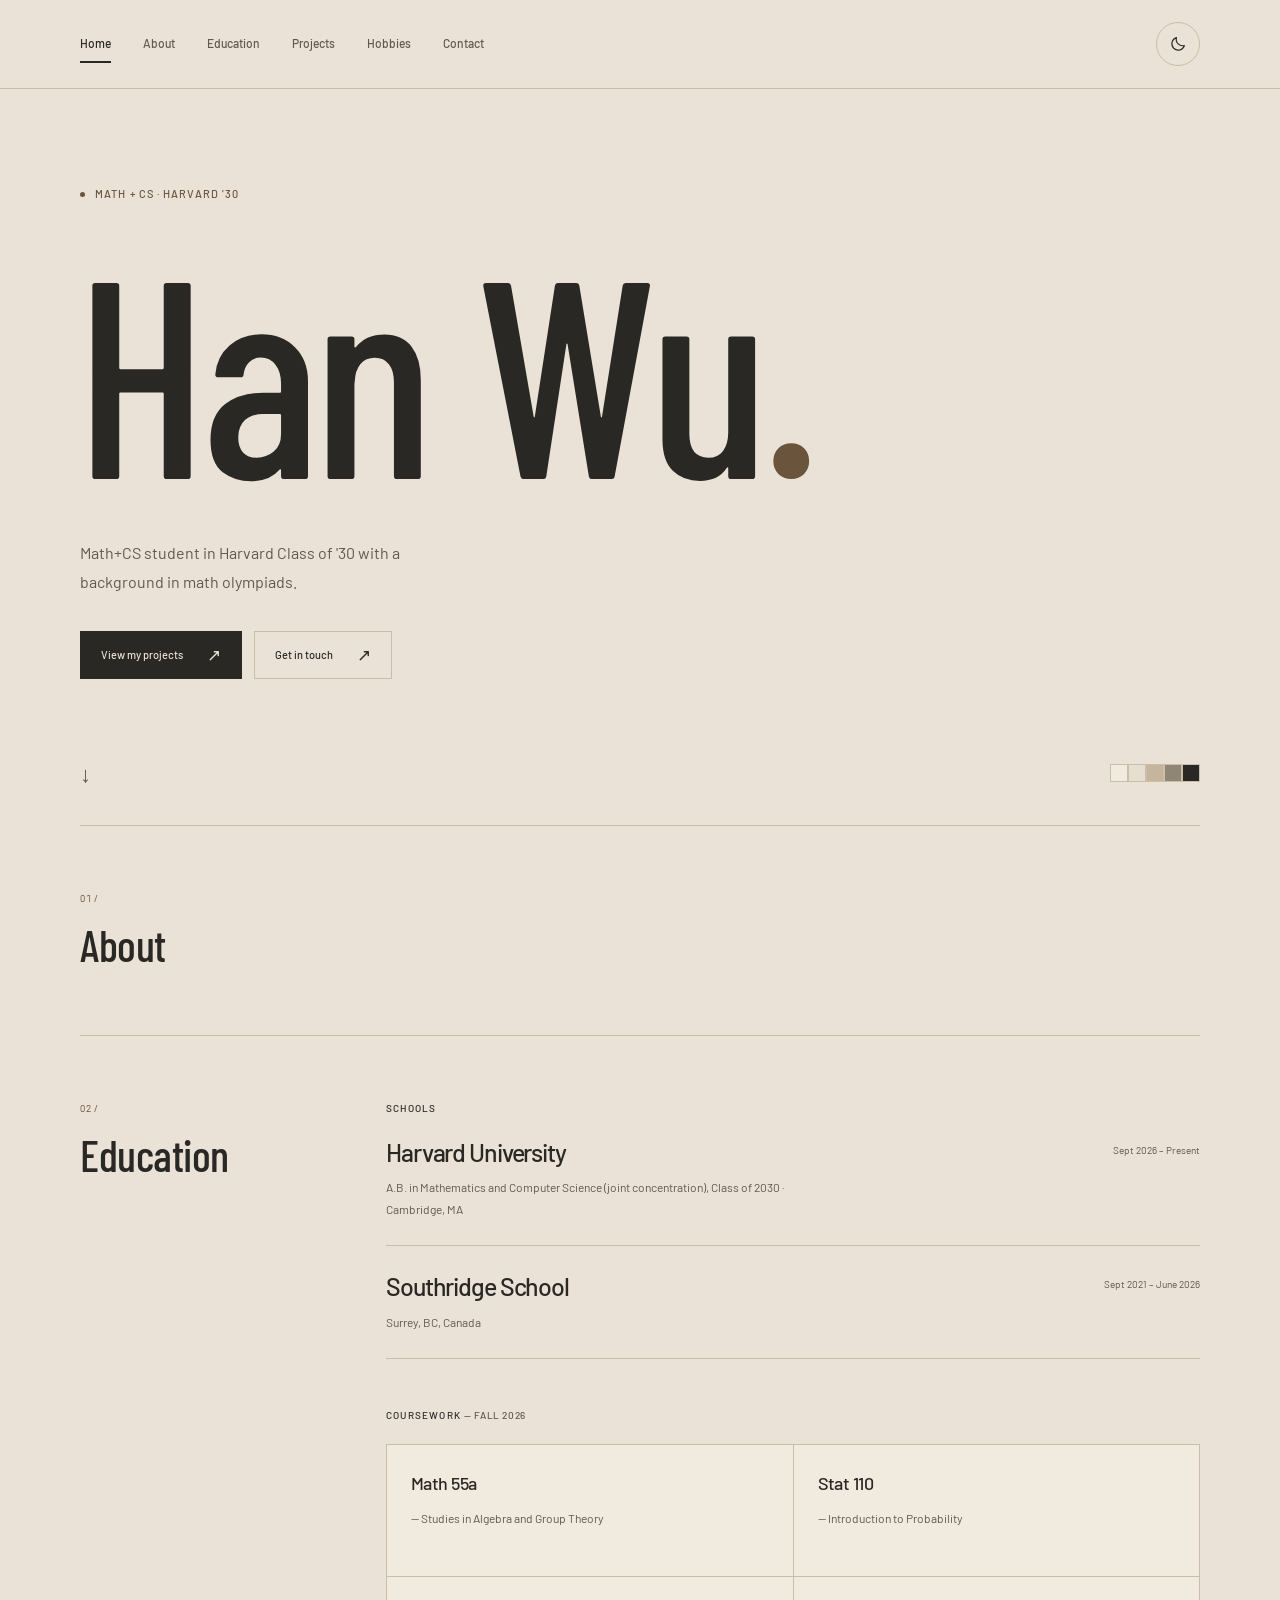
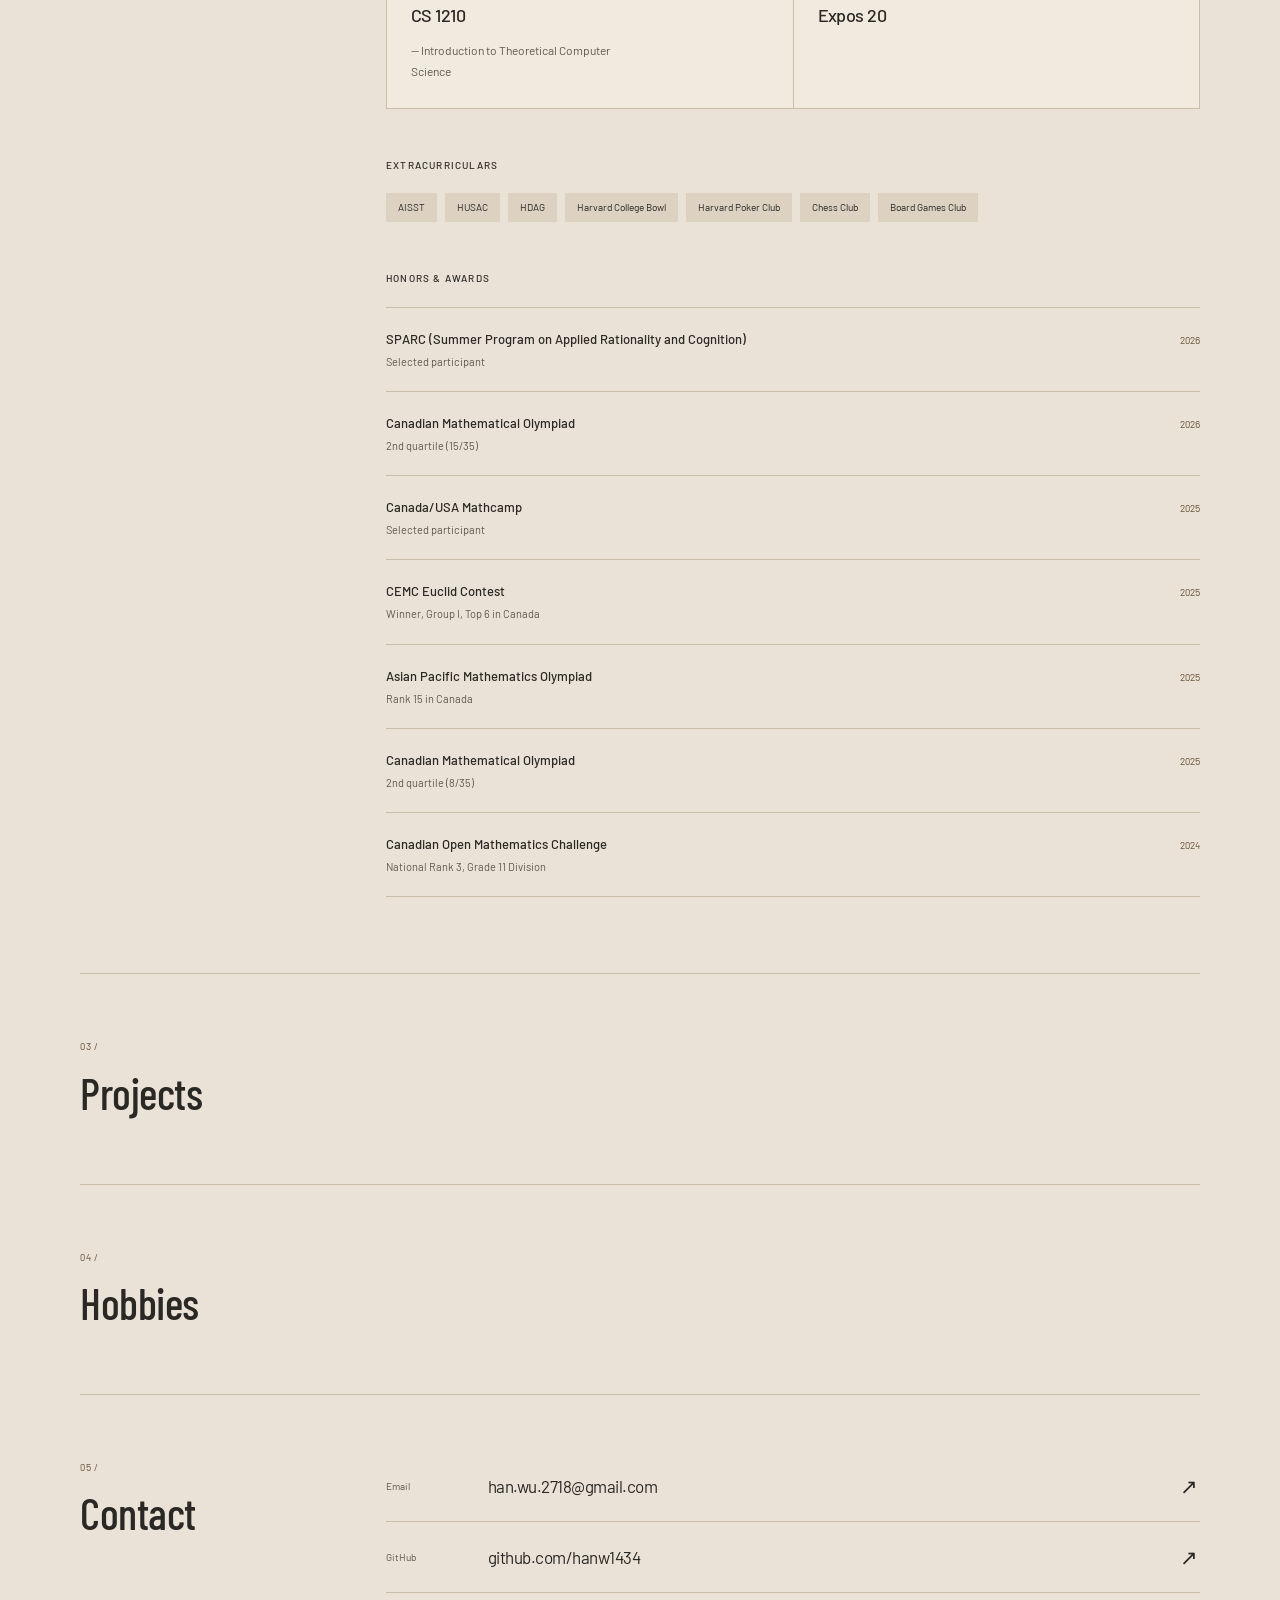
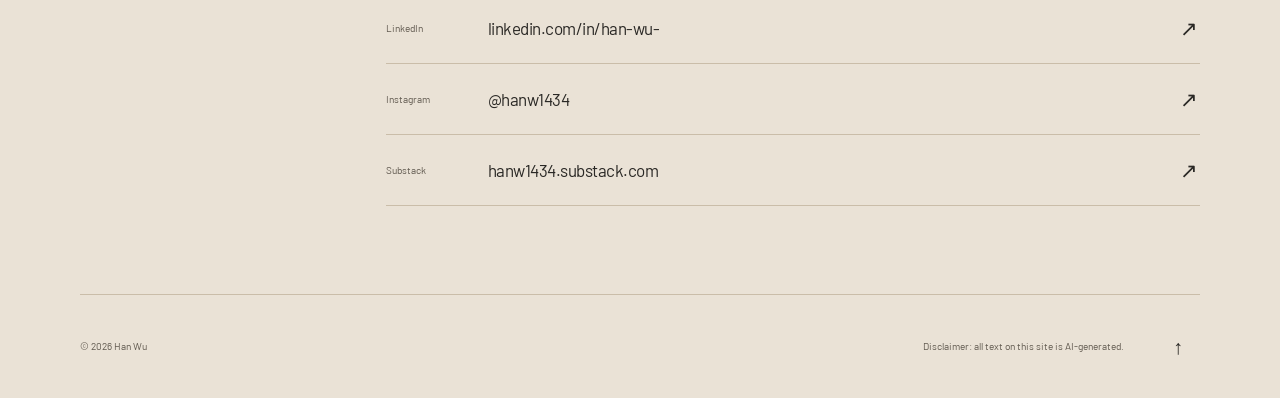
==== commit eac6d457: "Remove hero artwork and header logo; use taller fonts and warmer neutrals" ====
--- a/index.html
+++ b/index.html
@@ -4,12 +4,12 @@
   <meta charset="utf-8">
   <meta name="viewport" content="width=device-width, initial-scale=1">
   <meta name="description" content="Math+CS student in Harvard Class of '30 with a background in math olympiads.">
-  <meta name="theme-color" content="#f6f3ee">
+  <meta name="theme-color" content="#eae2d6">
   <title>Han Wu</title>
   <link rel="icon" href="favicon.svg" type="image/svg+xml">
   <link rel="preconnect" href="https://fonts.googleapis.com">
   <link rel="preconnect" href="https://fonts.gstatic.com" crossorigin>
-  <link href="https://fonts.googleapis.com/css2?family=Inter:wght@400;500;600;700&display=swap" rel="stylesheet">
+  <link href="https://fonts.googleapis.com/css2?family=Barlow:wght@400;500;600&family=Barlow+Condensed:wght@400;500;600&display=swap" rel="stylesheet">
   <script>
     (() => {
       let theme;
@@ -25,7 +25,6 @@
   <a class="skip-link" href="#main">Skip to content</a>
   <header class="site-header">
     <div class="nav-inner wrap">
-      <a class="brand" href="#home" aria-label="Han Wu, home"><span>Han</span><span>Wu</span></a>
       <nav aria-label="Sections">
         <ul class="nav-links">
           <li><a class="nav-link active" aria-current="location" href="#home">Home</a></li>
@@ -52,11 +51,6 @@
           <a class="button primary" href="#projects">View my projects <span aria-hidden="true">↗</span></a>
           <a class="button secondary" href="#contact">Get in touch <span aria-hidden="true">↗</span></a>
         </div>
-      </div>
-      <div class="hero-art" aria-hidden="true">
-        <!-- A static mathematical wireframe, generated once without runtime animation. -->
-        <svg class="orbital" viewBox="0 0 400 400" fill="none"><g stroke="currentColor" stroke-width=".65" opacity=".65"><path d="M325.7,146.8L324.9,143.4L323.8,140.1L322.3,137.0L320.5,134.1L318.4,131.5L316.0,129.2L313.4,127.3L310.5,125.6L307.5,124.3L304.3,123.4L300.9,122.9L297.4,122.7L293.9,122.9L290.3,123.5L286.7,124.4L283.2,125.7L279.7,127.4L276.3,129.4L273.0,131.7L269.9,134.3L267.0,137.2L264.3,140.3L261.9,143.6L259.7,147.1L257.8,150.7L256.3,154.5L255.0,158.3L254.1,162.2L253.5,166.0L253.3,169.8L253.4,173.6L253.9,177.2L254.7,180.7L255.9,184.0L257.4,187.1L259.2,189.9L261.3,192.5L263.6,194.8L266.3,196.8L269.1,198.4L272.2,199.7L275.4,200.6L278.7,201.2L282.2,201.4L285.7,201.2L289.3,200.6L292.9,199.6L296.4,198.3L299.9,196.7L303.3,194.7L306.6,192.3L309.7,189.7L312.6,186.9L315.3,183.8L317.7,180.4L319.9,176.9L321.8,173.3L323.4,169.6L324.6,165.7L325.5,161.9L326.1,158.0L326.3,154.2L326.2,150.5Z"/><path d="M335.5,155.6L334.7,152.1L333.5,148.7L331.9,145.6L330.0,142.6L327.8,139.9L325.3,137.5L322.5,135.4L319.5,133.6L316.2,132.1L312.8,131.0L309.2,130.3L305.5,129.9L301.7,129.8L297.9,130.2L294.0,130.9L290.2,132.0L286.4,133.4L282.7,135.1L279.2,137.2L275.9,139.6L272.7,142.2L269.8,145.1L267.1,148.3L264.7,151.6L262.7,155.0L260.9,158.6L259.5,162.3L258.5,166.1L257.8,169.9L257.5,173.6L257.6,177.3L258.1,181.0L258.9,184.4L260.1,187.8L261.7,190.9L263.6,193.9L265.8,196.6L268.3,199.0L271.1,201.1L274.1,202.9L277.4,204.4L280.8,205.5L284.4,206.2L288.1,206.6L291.9,206.7L295.8,206.3L299.6,205.6L303.4,204.5L307.2,203.1L310.9,201.4L314.4,199.3L317.8,196.9L320.9,194.3L323.8,191.4L326.5,188.2L328.9,184.9L331.0,181.5L332.7,177.9L334.1,174.2L335.1,170.4L335.8,166.6L336.1,162.9L336.0,159.2Z"/><path d="M342.0,165.4L341.1,161.8L339.9,158.5L338.3,155.2L336.4,152.2L334.1,149.4L331.5,146.9L328.6,144.6L325.4,142.6L322.0,140.9L318.4,139.6L314.7,138.6L310.8,137.9L306.9,137.7L302.8,137.7L298.8,138.2L294.8,139.0L290.8,140.1L287.0,141.6L283.3,143.4L279.8,145.5L276.4,147.9L273.4,150.6L270.6,153.5L268.0,156.6L265.9,159.9L264.0,163.3L262.5,166.9L261.4,170.5L260.7,174.2L260.3,177.9L260.4,181.5L260.9,185.2L261.7,188.7L262.9,192.0L264.5,195.3L266.5,198.3L268.8,201.1L271.4,203.6L274.3,205.9L277.4,207.9L280.8,209.6L284.4,210.9L288.2,211.9L292.0,212.6L296.0,212.9L300.0,212.8L304.1,212.3L308.1,211.5L312.0,210.4L315.8,208.9L319.6,207.1L323.1,205.0L326.4,202.6L329.5,199.9L332.3,197.0L334.8,193.9L337.0,190.6L338.8,187.2L340.3,183.6L341.4,180.0L342.2,176.3L342.5,172.6L342.4,169.0Z"/><path d="M345.0,176.0L344.1,172.5L342.9,169.1L341.2,165.8L339.3,162.6L336.9,159.7L334.3,157.0L331.3,154.5L328.1,152.4L324.7,150.5L321.0,148.9L317.2,147.6L313.3,146.7L309.2,146.2L305.1,145.9L301.0,146.1L296.9,146.6L292.9,147.4L289.0,148.6L285.2,150.1L281.6,152.0L278.2,154.1L275.0,156.5L272.1,159.2L269.6,162.1L267.3,165.1L265.4,168.4L263.9,171.8L262.7,175.3L262.0,178.9L261.6,182.5L261.7,186.1L262.1,189.7L263.0,193.2L264.2,196.7L265.8,200.0L267.8,203.1L270.1,206.0L272.8,208.7L275.7,211.2L278.9,213.4L282.4,215.3L286.0,216.8L289.9,218.1L293.8,219.0L297.9,219.6L302.0,219.8L306.1,219.7L310.2,219.2L314.2,218.3L318.1,217.1L321.9,215.6L325.5,213.8L328.9,211.6L332.1,209.2L334.9,206.6L337.5,203.7L339.8,200.6L341.7,197.3L343.2,193.9L344.3,190.4L345.1,186.8L345.5,183.2L345.4,179.6Z"/><path d="M344.4,187.3L343.5,183.7L342.3,180.3L340.7,176.9L338.7,173.7L336.4,170.6L333.7,167.7L330.8,165.1L327.6,162.7L324.1,160.5L320.5,158.7L316.7,157.2L312.8,156.0L308.7,155.1L304.6,154.6L300.5,154.4L296.5,154.6L292.5,155.1L288.6,156.0L284.8,157.2L281.2,158.8L277.8,160.6L274.7,162.8L271.8,165.2L269.3,167.8L267.0,170.7L265.1,173.8L263.6,177.0L262.5,180.4L261.7,183.9L261.4,187.4L261.4,191.0L261.9,194.5L262.7,198.1L264.0,201.6L265.6,204.9L267.5,208.2L269.9,211.2L272.5,214.1L275.4,216.7L278.6,219.1L282.1,221.3L285.7,223.1L289.5,224.6L293.5,225.8L297.5,226.7L301.6,227.2L305.7,227.4L309.7,227.2L313.8,226.7L317.7,225.8L321.4,224.6L325.0,223.0L328.4,221.2L331.5,219.1L334.4,216.6L337.0,214.0L339.2,211.1L341.1,208.0L342.6,204.8L343.8,201.4L344.5,198.0L344.9,194.4L344.8,190.8Z"/><path d="M340.2,198.8L339.3,195.3L338.1,191.8L336.5,188.3L334.6,185.0L332.3,181.8L329.8,178.7L326.9,175.9L323.8,173.3L320.4,170.9L316.9,168.8L313.2,167.0L309.3,165.5L305.4,164.3L301.4,163.5L297.5,163.0L293.5,162.9L289.6,163.1L285.8,163.6L282.2,164.5L278.7,165.8L275.4,167.3L272.4,169.2L269.6,171.3L267.1,173.7L265.0,176.4L263.1,179.3L261.7,182.4L260.6,185.6L259.9,188.9L259.6,192.4L259.6,195.9L260.1,199.5L260.9,203.1L262.1,206.6L263.7,210.0L265.7,213.4L267.9,216.6L270.5,219.6L273.4,222.4L276.5,225.1L279.9,227.4L283.4,229.5L287.1,231.3L290.9,232.8L294.9,234.0L298.8,234.8L302.8,235.3L306.8,235.4L310.7,235.2L314.5,234.7L318.1,233.8L321.6,232.6L324.9,231.0L327.9,229.1L330.7,227.0L333.2,224.6L335.3,221.9L337.1,219.0L338.6,216.0L339.7,212.7L340.4,209.4L340.7,205.9L340.7,202.4Z"/><path d="M332.6,210.4L331.7,206.8L330.6,203.3L329.0,199.8L327.2,196.3L325.0,193.0L322.5,189.8L319.8,186.7L316.8,183.9L313.6,181.3L310.2,178.9L306.7,176.8L303.1,175.1L299.3,173.6L295.6,172.4L291.8,171.6L288.1,171.2L284.4,171.0L280.8,171.3L277.4,171.9L274.1,172.8L271.0,174.0L268.1,175.6L265.5,177.5L263.2,179.7L261.2,182.1L259.5,184.8L258.2,187.7L257.2,190.8L256.5,194.1L256.3,197.4L256.4,200.9L256.8,204.5L257.7,208.0L258.8,211.6L260.4,215.1L262.2,218.6L264.4,221.9L266.9,225.1L269.6,228.2L272.6,231.0L275.8,233.6L279.2,236.0L282.7,238.0L286.3,239.8L290.1,241.3L293.8,242.5L297.6,243.3L301.3,243.7L305.0,243.8L308.6,243.6L312.0,243.0L315.3,242.1L318.4,240.8L321.3,239.3L323.9,237.4L326.2,235.2L328.2,232.8L329.9,230.1L331.2,227.2L332.2,224.1L332.9,220.8L333.1,217.4L333.0,214.0Z"/><path d="M321.7,221.8L320.9,218.2L319.7,214.6L318.3,211.0L316.5,207.4L314.5,203.9L312.2,200.5L309.6,197.3L306.8,194.3L303.9,191.4L300.7,188.8L297.5,186.5L294.1,184.4L290.7,182.6L287.2,181.2L283.7,180.0L280.3,179.3L276.9,178.8L273.6,178.7L270.5,179.0L267.5,179.6L264.7,180.6L262.1,181.9L259.7,183.5L257.7,185.5L255.8,187.7L254.3,190.2L253.1,193.0L252.3,195.9L251.7,199.1L251.5,202.4L251.7,205.8L252.2,209.3L253.0,212.9L254.1,216.5L255.6,220.1L257.3,223.7L259.4,227.2L261.7,230.5L264.3,233.8L267.0,236.8L270.0,239.6L273.1,242.3L276.4,244.6L279.8,246.7L283.2,248.5L286.7,249.9L290.1,251.0L293.6,251.8L296.9,252.3L300.2,252.3L303.4,252.1L306.4,251.4L309.2,250.5L311.8,249.2L314.1,247.5L316.2,245.6L318.0,243.4L319.5,240.9L320.7,238.1L321.6,235.2L322.1,232.0L322.3,228.7L322.2,225.3Z"/><path d="M307.8,232.6L307.0,229.0L305.9,225.3L304.6,221.6L302.9,218.0L301.1,214.3L299.0,210.8L296.6,207.4L294.1,204.2L291.4,201.1L288.6,198.2L285.7,195.6L282.7,193.3L279.6,191.2L276.5,189.5L273.4,188.1L270.4,187.0L267.4,186.2L264.5,185.8L261.7,185.8L259.1,186.2L256.6,186.9L254.4,187.9L252.3,189.3L250.5,191.0L249.0,193.0L247.7,195.4L246.7,197.9L246.0,200.8L245.6,203.8L245.5,207.1L245.7,210.4L246.2,214.0L247.0,217.6L248.1,221.2L249.5,224.9L251.1,228.5L253.0,232.2L255.1,235.7L257.4,239.1L259.9,242.3L262.6,245.4L265.4,248.3L268.3,250.9L271.4,253.2L274.4,255.3L277.5,257.0L280.6,258.5L283.7,259.5L286.6,260.3L289.5,260.7L292.3,260.7L294.9,260.3L297.4,259.6L299.7,258.6L301.7,257.2L303.5,255.5L305.0,253.5L306.3,251.1L307.3,248.6L308.0,245.7L308.4,242.7L308.5,239.5L308.3,236.1Z"/><path d="M291.3,242.6L290.5,238.9L289.5,235.2L288.3,231.5L286.8,227.7L285.1,224.0L283.2,220.3L281.2,216.8L279.0,213.3L276.6,210.1L274.2,207.0L271.7,204.1L269.1,201.5L266.4,199.2L263.8,197.2L261.2,195.5L258.6,194.1L256.1,193.1L253.6,192.4L251.3,192.1L249.1,192.2L247.1,192.7L245.2,193.5L243.5,194.6L242.1,196.1L240.8,198.0L239.8,200.1L239.1,202.6L238.6,205.3L238.3,208.2L238.3,211.4L238.6,214.7L239.1,218.2L239.9,221.9L240.9,225.5L242.2,229.3L243.7,233.0L245.3,236.8L247.2,240.4L249.3,244.0L251.5,247.5L253.8,250.7L256.2,253.8L258.8,256.7L261.4,259.3L264.0,261.6L266.6,263.6L269.3,265.3L271.9,266.7L274.4,267.7L276.8,268.4L279.1,268.6L281.3,268.6L283.4,268.1L285.2,267.3L286.9,266.2L288.4,264.6L289.6,262.8L290.6,260.7L291.3,258.2L291.9,255.5L292.1,252.6L292.1,249.4L291.8,246.0Z"/><path d="M272.5,251.5L271.8,247.9L270.8,244.1L269.7,240.3L268.4,236.5L267.0,232.7L265.3,228.9L263.6,225.1L261.8,221.5L259.8,218.1L257.8,214.8L255.7,211.7L253.6,208.9L251.5,206.3L249.3,204.1L247.2,202.1L245.2,200.5L243.2,199.2L241.3,198.3L239.4,197.8L237.7,197.6L236.2,197.8L234.8,198.4L233.5,199.4L232.5,200.7L231.6,202.4L230.9,204.4L230.4,206.7L230.1,209.3L230.0,212.2L230.2,215.3L230.5,218.6L231.1,222.1L231.8,225.7L232.8,229.4L233.9,233.2L235.2,237.1L236.7,240.9L238.3,244.7L240.0,248.4L241.8,252.0L243.8,255.5L245.8,258.8L247.9,261.9L250.0,264.7L252.1,267.2L254.3,269.5L256.4,271.5L258.4,273.1L260.4,274.3L262.4,275.2L264.2,275.8L265.9,275.9L267.4,275.7L268.8,275.1L270.1,274.2L271.1,272.9L272.0,271.2L272.7,269.2L273.2,266.9L273.5,264.3L273.6,261.4L273.4,258.3L273.1,255.0Z"/><path d="M252.0,259.2L251.2,255.5L250.4,251.8L249.4,247.9L248.3,244.0L247.1,240.1L245.8,236.2L244.4,232.3L242.9,228.6L241.4,225.0L239.8,221.5L238.3,218.2L236.7,215.2L235.1,212.5L233.5,210.0L232.0,207.8L230.5,206.0L229.1,204.5L227.7,203.4L226.5,202.6L225.3,202.3L224.3,202.3L223.4,202.7L222.6,203.5L221.9,204.7L221.4,206.2L221.1,208.1L220.9,210.3L220.9,212.8L221.0,215.6L221.3,218.6L221.7,221.9L222.3,225.4L223.0,229.0L223.8,232.8L224.8,236.6L225.9,240.5L227.2,244.5L228.5,248.4L229.8,252.2L231.3,256.0L232.8,259.6L234.4,263.1L236.0,266.3L237.6,269.3L239.2,272.1L240.7,274.6L242.3,276.7L243.8,278.6L245.2,280.0L246.5,281.2L247.8,281.9L248.9,282.3L250.0,282.2L250.9,281.8L251.7,281.1L252.3,279.9L252.8,278.4L253.1,276.5L253.3,274.3L253.4,271.8L253.2,269.0L253.0,265.9L252.5,262.7Z"/><path d="M230.1,265.4L229.4,261.8L228.7,258.0L227.8,254.1L226.9,250.1L226.0,246.1L225.0,242.1L224.0,238.1L222.9,234.3L221.8,230.5L220.8,226.9L219.7,223.5L218.7,220.3L217.7,217.4L216.7,214.8L215.8,212.4L214.9,210.4L214.1,208.8L213.3,207.5L212.7,206.6L212.1,206.0L211.6,205.9L211.2,206.2L210.9,206.8L210.7,207.8L210.7,209.3L210.7,211.0L210.8,213.1L211.0,215.6L211.4,218.3L211.8,221.3L212.3,224.6L212.9,228.0L213.6,231.7L214.4,235.5L215.2,239.4L216.1,243.3L217.1,247.3L218.0,251.3L219.1,255.3L220.1,259.2L221.2,262.9L222.2,266.5L223.3,269.9L224.4,273.1L225.4,276.0L226.3,278.7L227.3,281.0L228.1,283.0L229.0,284.7L229.7,286.0L230.4,286.9L230.9,287.4L231.4,287.5L231.8,287.3L232.1,286.6L232.3,285.6L232.4,284.2L232.4,282.4L232.2,280.3L232.0,277.9L231.7,275.1L231.2,272.1L230.7,268.9Z"/><path d="M207.5,270.0L206.9,266.4L206.2,262.6L205.5,258.6L204.8,254.6L204.2,250.6L203.5,246.5L202.8,242.5L202.2,238.5L201.6,234.7L201.1,231.0L200.5,227.4L200.1,224.1L199.7,221.1L199.3,218.3L199.0,215.9L198.7,213.7L198.6,211.9L198.5,210.5L198.4,209.5L198.4,208.8L198.5,208.6L198.7,208.7L198.9,209.3L199.2,210.2L199.5,211.5L199.9,213.2L200.4,215.3L200.9,217.6L201.4,220.3L202.0,223.3L202.6,226.5L203.2,230.0L203.9,233.7L204.6,237.5L205.2,241.4L205.9,245.4L206.6,249.5L207.3,253.5L207.9,257.6L208.6,261.5L209.1,265.4L209.7,269.1L210.2,272.6L210.7,275.9L211.1,278.9L211.5,281.7L211.8,284.2L212.0,286.3L212.2,288.1L212.3,289.5L212.4,290.5L212.3,291.2L212.2,291.4L212.1,291.3L211.9,290.8L211.6,289.8L211.3,288.5L210.9,286.8L210.4,284.8L209.9,282.4L209.4,279.7L208.8,276.7L208.2,273.5Z"/><path d="M184.8,272.9L184.1,269.3L183.6,265.4L183.0,261.5L182.6,257.4L182.2,253.3L181.8,249.2L181.5,245.2L181.4,241.2L181.2,237.2L181.2,233.5L181.2,229.9L181.3,226.5L181.5,223.4L181.8,220.6L182.1,218.0L182.5,215.8L182.9,213.9L183.5,212.4L184.0,211.3L184.7,210.6L185.3,210.3L186.0,210.3L186.8,210.8L187.5,211.7L188.3,213.0L189.1,214.6L189.8,216.6L190.6,218.9L191.4,221.6L192.1,224.6L192.8,227.8L193.5,231.2L194.1,234.9L194.7,238.7L195.2,242.7L195.7,246.7L196.1,250.8L196.4,254.9L196.7,259.0L196.9,263.0L197.0,266.9L197.1,270.7L197.0,274.3L196.9,277.6L196.7,280.8L196.5,283.6L196.1,286.2L195.8,288.4L195.3,290.2L194.8,291.7L194.2,292.9L193.6,293.6L192.9,293.9L192.2,293.8L191.5,293.3L190.7,292.5L190.0,291.2L189.2,289.6L188.4,287.6L187.6,285.2L186.9,282.5L186.1,279.6L185.4,276.4Z"/><path d="M162.4,274.0L161.8,270.3L161.3,266.5L160.9,262.6L160.7,258.5L160.5,254.4L160.5,250.3L160.6,246.2L160.8,242.2L161.2,238.2L161.6,234.4L162.2,230.8L162.9,227.4L163.7,224.3L164.5,221.4L165.5,218.8L166.5,216.6L167.6,214.7L168.7,213.1L169.9,212.0L171.1,211.2L172.3,210.9L173.6,210.9L174.8,211.4L176.0,212.3L177.2,213.5L178.4,215.1L179.5,217.1L180.5,219.4L181.5,222.1L182.4,225.0L183.2,228.3L183.9,231.7L184.5,235.4L185.0,239.2L185.3,243.2L185.6,247.2L185.7,251.3L185.7,255.4L185.6,259.5L185.4,263.6L185.1,267.5L184.6,271.3L184.0,274.9L183.4,278.3L182.6,281.4L181.7,284.3L180.8,286.9L179.8,289.1L178.7,291.0L177.5,292.6L176.4,293.7L175.1,294.5L173.9,294.8L172.7,294.8L171.4,294.3L170.2,293.5L169.0,292.2L167.9,290.6L166.8,288.6L165.7,286.3L164.8,283.6L163.9,280.7L163.1,277.5Z"/><path d="M140.9,273.3L140.3,269.6L139.9,265.8L139.7,261.8L139.7,257.8L139.8,253.7L140.1,249.6L140.5,245.5L141.2,241.5L141.9,237.6L142.9,233.8L144.0,230.2L145.2,226.8L146.5,223.7L148.0,220.8L149.5,218.3L151.2,216.1L152.8,214.2L154.6,212.7L156.3,211.5L158.1,210.8L159.9,210.5L161.7,210.5L163.4,211.0L165.0,211.9L166.6,213.1L168.1,214.8L169.6,216.8L170.8,219.1L172.0,221.8L173.1,224.7L173.9,227.9L174.7,231.4L175.2,235.1L175.6,238.9L175.9,242.8L175.9,246.9L175.8,251.0L175.5,255.1L175.1,259.2L174.4,263.2L173.6,267.1L172.7,270.9L171.6,274.5L170.4,277.9L169.0,281.0L167.6,283.8L166.0,286.4L164.4,288.6L162.7,290.5L161.0,292.0L159.2,293.1L157.5,293.9L155.7,294.2L153.9,294.1L152.2,293.7L150.5,292.8L148.9,291.5L147.4,289.9L146.0,287.9L144.7,285.6L143.6,282.9L142.5,280.0L141.6,276.7Z"/><path d="M120.9,270.7L120.4,267.1L120.0,263.3L119.9,259.3L120.1,255.3L120.4,251.3L121.0,247.2L121.8,243.1L122.8,239.2L124.0,235.3L125.4,231.6L127.0,228.1L128.7,224.7L130.6,221.7L132.6,218.9L134.7,216.4L136.9,214.2L139.1,212.4L141.4,211.0L143.7,209.9L146.0,209.3L148.3,209.0L150.5,209.1L152.7,209.7L154.8,210.6L156.8,211.9L158.6,213.6L160.3,215.6L161.8,218.0L163.2,220.7L164.4,223.6L165.3,226.9L166.1,230.3L166.6,234.0L167.0,237.8L167.0,241.7L166.9,245.7L166.6,249.8L166.0,253.9L165.2,257.9L164.2,261.9L163.0,265.8L161.6,269.5L160.0,273.0L158.3,276.3L156.4,279.4L154.4,282.2L152.3,284.7L150.1,286.8L147.9,288.6L145.6,290.1L143.3,291.1L141.0,291.8L138.7,292.1L136.5,291.9L134.3,291.4L132.2,290.5L130.2,289.2L128.4,287.5L126.7,285.5L125.2,283.1L123.8,280.4L122.6,277.4L121.7,274.2Z"/><path d="M102.8,266.5L102.3,262.8L102.1,259.0L102.1,255.1L102.4,251.1L103.0,247.1L103.8,243.1L104.9,239.1L106.3,235.3L107.8,231.5L109.7,227.9L111.7,224.4L113.8,221.2L116.2,218.3L118.7,215.6L121.3,213.2L124.0,211.2L126.7,209.5L129.5,208.2L132.3,207.2L135.1,206.7L137.8,206.5L140.5,206.8L143.1,207.4L145.5,208.4L147.8,209.8L150.0,211.5L151.9,213.6L153.7,216.0L155.2,218.8L156.5,221.8L157.6,225.0L158.4,228.5L158.9,232.1L159.1,235.9L159.1,239.8L158.8,243.8L158.2,247.8L157.4,251.8L156.3,255.8L154.9,259.7L153.3,263.5L151.5,267.1L149.5,270.5L147.3,273.7L145.0,276.7L142.5,279.4L139.9,281.7L137.2,283.8L134.5,285.5L131.7,286.8L128.9,287.7L126.1,288.3L123.4,288.4L120.7,288.2L118.1,287.6L115.7,286.6L113.3,285.2L111.2,283.4L109.2,281.3L107.5,278.9L105.9,276.2L104.7,273.2L103.6,269.9Z"/><path d="M87.2,260.6L86.7,256.9L86.5,253.2L86.6,249.3L87.1,245.4L87.8,241.4L88.9,237.5L90.3,233.6L91.9,229.8L93.8,226.2L96.0,222.7L98.3,219.4L100.9,216.4L103.7,213.6L106.6,211.0L109.6,208.8L112.8,207.0L116.0,205.5L119.2,204.3L122.4,203.5L125.6,203.1L128.7,203.1L131.8,203.5L134.7,204.2L137.5,205.4L140.1,206.9L142.5,208.7L144.7,210.9L146.6,213.4L148.3,216.2L149.7,219.2L150.8,222.5L151.6,226.0L152.1,229.6L152.3,233.4L152.2,237.2L151.7,241.2L151.0,245.1L149.9,249.0L148.5,252.9L146.9,256.7L145.0,260.3L142.8,263.8L140.4,267.1L137.9,270.2L135.1,273.0L132.2,275.5L129.2,277.7L126.0,279.5L122.8,281.1L119.6,282.2L116.4,283.0L113.2,283.4L110.0,283.4L107.0,283.0L104.1,282.3L101.3,281.2L98.7,279.7L96.3,277.8L94.1,275.6L92.1,273.1L90.5,270.4L89.1,267.3L88.0,264.0Z"/><path d="M74.3,253.2L73.8,249.5L73.7,245.8L73.9,242.0L74.5,238.1L75.4,234.3L76.6,230.4L78.2,226.7L80.1,223.1L82.3,219.6L84.7,216.2L87.4,213.1L90.3,210.3L93.4,207.7L96.7,205.3L100.1,203.3L103.6,201.7L107.1,200.4L110.7,199.4L114.3,198.8L117.8,198.6L121.3,198.8L124.6,199.4L127.8,200.3L130.9,201.6L133.7,203.2L136.4,205.2L138.7,207.5L140.8,210.1L142.6,212.9L144.1,216.0L145.3,219.3L146.1,222.8L146.6,226.4L146.7,230.2L146.5,234.0L145.9,237.8L145.0,241.7L143.7,245.5L142.2,249.3L140.3,252.9L138.1,256.4L135.7,259.7L133.0,262.8L130.1,265.7L127.0,268.3L123.7,270.6L120.3,272.6L116.8,274.3L113.3,275.6L109.7,276.5L106.1,277.1L102.6,277.3L99.1,277.1L95.7,276.6L92.5,275.7L89.5,274.4L86.6,272.7L84.0,270.8L81.6,268.5L79.5,265.9L77.7,263.0L76.2,259.9L75.1,256.6Z"/><path d="M64.5,244.4L64.0,240.8L63.9,237.1L64.2,233.4L64.9,229.6L65.9,225.8L67.3,222.1L69.0,218.5L71.1,215.1L73.5,211.8L76.2,208.6L79.1,205.7L82.2,203.1L85.6,200.7L89.1,198.6L92.8,196.9L96.6,195.5L100.4,194.4L104.2,193.7L108.1,193.3L111.9,193.4L115.6,193.8L119.2,194.5L122.6,195.6L125.9,197.1L128.9,198.9L131.7,201.0L134.2,203.4L136.4,206.1L138.3,209.1L139.9,212.2L141.1,215.6L141.9,219.0L142.4,222.7L142.5,226.4L142.2,230.1L141.5,233.9L140.5,237.7L139.1,241.4L137.3,245.0L135.3,248.4L132.9,251.7L130.2,254.9L127.3,257.8L124.1,260.4L120.8,262.8L117.3,264.9L113.6,266.6L109.8,268.0L106.0,269.1L102.1,269.8L98.3,270.2L94.5,270.1L90.8,269.7L87.2,269.0L83.8,267.9L80.5,266.4L77.5,264.6L74.7,262.5L72.2,260.1L70.0,257.4L68.1,254.4L66.5,251.3L65.3,247.9Z"/><path d="M58.0,234.6L57.6,231.0L57.5,227.4L57.8,223.7L58.6,220.0L59.7,216.4L61.2,212.8L63.0,209.4L65.2,206.1L67.7,203.0L70.5,200.1L73.6,197.4L76.9,195.0L80.4,192.9L84.2,191.1L88.0,189.6L91.9,188.5L95.9,187.7L100.0,187.2L104.0,187.1L108.0,187.4L111.8,188.1L115.6,189.1L119.2,190.4L122.6,192.1L125.7,194.1L128.6,196.4L131.2,198.9L133.5,201.7L135.5,204.7L137.1,208.0L138.3,211.3L139.1,214.8L139.6,218.5L139.7,222.1L139.3,225.8L138.6,229.5L137.5,233.1L136.0,236.7L134.1,240.1L132.0,243.4L129.4,246.5L126.6,249.4L123.6,252.1L120.2,254.5L116.7,256.6L113.0,258.4L109.2,259.9L105.2,261.0L101.2,261.8L97.2,262.3L93.1,262.3L89.2,262.1L85.3,261.4L81.6,260.4L78.0,259.1L74.6,257.4L71.4,255.4L68.5,253.1L65.9,250.6L63.6,247.8L61.7,244.8L60.1,241.5L58.9,238.2Z"/><path d="M55.0,224.0L54.6,220.4L54.5,216.8L54.9,213.2L55.7,209.6L56.8,206.1L58.3,202.7L60.2,199.4L62.5,196.3L65.1,193.4L67.9,190.8L71.1,188.4L74.5,186.2L78.1,184.4L81.9,182.9L85.8,181.7L89.8,180.8L93.9,180.3L98.0,180.2L102.1,180.4L106.2,181.0L110.1,181.9L114.0,183.2L117.6,184.7L121.1,186.6L124.3,188.8L127.2,191.3L129.9,194.0L132.2,196.9L134.2,200.0L135.8,203.3L137.0,206.8L137.9,210.3L138.3,213.9L138.4,217.5L138.0,221.1L137.3,224.7L136.1,228.2L134.6,231.6L132.7,234.9L130.4,237.9L127.9,240.8L125.0,243.5L121.8,245.9L118.4,248.0L114.8,249.9L111.0,251.4L107.1,252.6L103.1,253.4L99.0,253.9L94.9,254.1L90.8,253.8L86.7,253.3L82.8,252.4L79.0,251.1L75.3,249.5L71.9,247.6L68.7,245.5L65.7,243.0L63.1,240.3L60.7,237.4L58.8,234.2L57.1,230.9L55.9,227.5Z"/><path d="M55.6,212.7L55.2,209.2L55.1,205.6L55.5,202.0L56.2,198.6L57.4,195.2L58.9,192.0L60.8,188.9L63.0,186.0L65.6,183.4L68.5,180.9L71.6,178.8L75.0,177.0L78.6,175.4L82.3,174.2L86.2,173.3L90.3,172.8L94.3,172.6L98.4,172.8L102.5,173.3L106.5,174.2L110.5,175.4L114.3,176.9L117.9,178.7L121.4,180.9L124.6,183.3L127.5,185.9L130.1,188.8L132.5,191.8L134.4,195.1L136.0,198.4L137.3,201.9L138.1,205.5L138.6,209.0L138.6,212.6L138.3,216.1L137.5,219.6L136.4,223.0L134.9,226.2L133.0,229.3L130.7,232.2L128.2,234.8L125.3,237.2L122.2,239.4L118.8,241.2L115.2,242.8L111.4,244.0L107.5,244.9L103.5,245.4L99.5,245.6L95.4,245.4L91.3,244.9L87.2,244.0L83.3,242.8L79.5,241.3L75.9,239.5L72.4,237.3L69.2,234.9L66.3,232.3L63.6,229.4L61.3,226.3L59.3,223.1L57.7,219.7L56.5,216.3Z"/><path d="M59.8,201.2L59.3,197.6L59.3,194.1L59.6,190.6L60.3,187.3L61.4,184.0L62.9,181.0L64.7,178.1L66.8,175.4L69.3,173.0L72.1,170.9L75.1,169.0L78.4,167.4L81.9,166.2L85.5,165.3L89.3,164.8L93.2,164.6L97.2,164.7L101.2,165.2L105.1,166.0L109.1,167.2L112.9,168.7L116.6,170.5L120.1,172.6L123.5,174.9L126.6,177.6L129.5,180.4L132.1,183.4L134.3,186.6L136.3,190.0L137.9,193.4L139.1,196.9L139.9,200.5L140.4,204.1L140.4,207.6L140.1,211.1L139.4,214.4L138.3,217.6L136.9,220.7L135.0,223.6L132.9,226.3L130.4,228.7L127.6,230.8L124.6,232.7L121.3,234.2L117.8,235.5L114.2,236.4L110.4,236.9L106.5,237.1L102.5,237.0L98.6,236.5L94.6,235.7L90.7,234.5L86.8,233.0L83.1,231.2L79.6,229.1L76.2,226.7L73.1,224.1L70.2,221.3L67.7,218.2L65.4,215.0L63.5,211.7L61.9,208.2L60.7,204.7Z"/><path d="M67.4,189.6L67.0,186.0L66.9,182.6L67.1,179.2L67.8,175.9L68.8,172.8L70.1,169.9L71.8,167.2L73.8,164.8L76.1,162.6L78.7,160.7L81.6,159.2L84.7,157.9L88.0,157.0L91.4,156.4L95.0,156.2L98.7,156.3L102.4,156.7L106.2,157.5L109.9,158.7L113.7,160.2L117.3,162.0L120.8,164.0L124.2,166.4L127.4,169.0L130.4,171.8L133.1,174.9L135.6,178.1L137.8,181.4L139.6,184.9L141.2,188.4L142.3,192.0L143.2,195.5L143.6,199.1L143.7,202.6L143.5,205.9L142.8,209.2L141.8,212.3L140.5,215.2L138.8,217.9L136.8,220.3L134.5,222.5L131.9,224.4L129.0,226.0L125.9,227.2L122.6,228.1L119.2,228.7L115.6,229.0L111.9,228.8L108.2,228.4L104.4,227.6L100.7,226.4L96.9,224.9L93.3,223.2L89.8,221.1L86.4,218.7L83.2,216.1L80.2,213.3L77.5,210.2L75.0,207.0L72.8,203.7L71.0,200.2L69.4,196.7L68.3,193.2Z"/><path d="M78.3,178.2L77.8,174.7L77.7,171.3L77.9,168.0L78.4,164.8L79.3,161.9L80.5,159.1L82.0,156.6L83.8,154.4L85.9,152.5L88.2,150.8L90.8,149.5L93.6,148.6L96.6,147.9L99.8,147.7L103.1,147.7L106.4,148.2L109.9,149.0L113.3,150.1L116.8,151.5L120.2,153.3L123.6,155.4L126.9,157.7L130.0,160.4L133.0,163.2L135.7,166.2L138.3,169.5L140.6,172.8L142.7,176.3L144.4,179.9L145.9,183.5L147.0,187.1L147.8,190.7L148.3,194.2L148.5,197.6L148.3,200.9L147.7,204.1L146.9,207.0L145.7,209.8L144.2,212.3L142.3,214.5L140.3,216.5L137.9,218.1L135.3,219.4L132.5,220.4L129.5,221.0L126.4,221.3L123.1,221.2L119.7,220.7L116.3,220.0L112.8,218.8L109.3,217.4L105.9,215.6L102.5,213.5L99.3,211.2L96.1,208.6L93.2,205.7L90.4,202.7L87.8,199.5L85.5,196.1L83.5,192.6L81.7,189.0L80.3,185.4L79.1,181.8Z"/><path d="M92.2,167.4L91.7,163.9L91.5,160.5L91.6,157.3L92.0,154.3L92.7,151.4L93.7,148.9L95.0,146.5L96.5,144.5L98.3,142.8L100.3,141.4L102.6,140.4L105.1,139.7L107.7,139.3L110.5,139.3L113.4,139.7L116.3,140.5L119.4,141.5L122.5,143.0L125.6,144.7L128.6,146.8L131.7,149.1L134.6,151.7L137.4,154.6L140.1,157.7L142.6,160.9L144.9,164.3L147.0,167.8L148.9,171.5L150.5,175.1L151.9,178.8L153.0,182.4L153.8,186.0L154.3,189.6L154.5,192.9L154.4,196.2L154.0,199.2L153.3,202.1L152.3,204.6L151.0,207.0L149.5,209.0L147.7,210.7L145.6,212.1L143.4,213.1L140.9,213.8L138.3,214.2L135.5,214.2L132.6,213.8L129.6,213.0L126.6,211.9L123.5,210.5L120.4,208.8L117.3,206.7L114.3,204.4L111.4,201.8L108.6,198.9L105.9,195.8L103.4,192.6L101.0,189.2L98.9,185.7L97.1,182.0L95.4,178.4L94.1,174.7L93.0,171.0Z"/><path d="M108.7,157.4L108.2,154.0L107.9,150.6L107.9,147.4L108.1,144.5L108.7,141.8L109.4,139.3L110.4,137.2L111.6,135.4L113.1,133.8L114.8,132.7L116.6,131.9L118.7,131.4L120.9,131.4L123.2,131.6L125.6,132.3L128.1,133.3L130.7,134.7L133.4,136.4L136.0,138.4L138.6,140.7L141.2,143.3L143.8,146.2L146.2,149.3L148.5,152.5L150.7,156.0L152.8,159.6L154.7,163.2L156.3,167.0L157.8,170.7L159.1,174.5L160.1,178.1L160.9,181.8L161.4,185.3L161.7,188.6L161.7,191.8L161.4,194.7L160.9,197.4L160.2,199.9L159.2,202.0L157.9,203.9L156.5,205.4L154.8,206.5L152.9,207.3L150.9,207.8L148.7,207.9L146.4,207.6L143.9,206.9L141.4,205.9L138.8,204.5L136.2,202.8L133.6,200.8L130.9,198.5L128.3,195.9L125.8,193.0L123.4,189.9L121.0,186.7L118.8,183.2L116.8,179.7L114.9,176.0L113.2,172.3L111.7,168.5L110.5,164.8L109.5,161.1Z"/><path d="M127.5,148.5L126.9,145.0L126.6,141.7L126.4,138.6L126.5,135.7L126.8,133.1L127.3,130.8L128.0,128.8L128.9,127.1L129.9,125.8L131.2,124.9L132.6,124.3L134.1,124.1L135.8,124.2L137.6,124.8L139.6,125.7L141.6,126.9L143.6,128.5L145.7,130.5L147.9,132.8L150.0,135.3L152.1,138.1L154.2,141.2L156.2,144.5L158.2,148.0L160.0,151.6L161.7,155.3L163.3,159.1L164.8,162.9L166.1,166.8L167.2,170.6L168.2,174.3L168.9,177.9L169.5,181.4L169.8,184.7L170.0,187.8L169.9,190.7L169.6,193.3L169.1,195.6L168.4,197.6L167.5,199.3L166.5,200.6L165.2,201.6L163.8,202.2L162.3,202.4L160.6,202.2L158.7,201.7L156.8,200.8L154.8,199.5L152.8,197.9L150.7,195.9L148.5,193.7L146.4,191.1L144.3,188.3L142.2,185.2L140.2,181.9L138.2,178.5L136.4,174.9L134.7,171.1L133.0,167.3L131.6,163.5L130.3,159.7L129.2,155.9L128.2,152.1Z"/><path d="M148.0,140.8L147.5,137.3L147.0,134.1L146.8,131.0L146.6,128.2L146.7,125.7L146.9,123.5L147.2,121.6L147.7,120.1L148.3,118.9L149.1,118.2L150.0,117.8L151.1,117.7L152.2,118.1L153.5,118.8L154.8,120.0L156.2,121.4L157.7,123.3L159.3,125.4L160.8,127.9L162.4,130.7L164.0,133.7L165.6,136.9L167.2,140.4L168.7,144.0L170.2,147.8L171.5,151.6L172.8,155.5L174.1,159.5L175.2,163.4L176.2,167.2L177.0,171.0L177.7,174.6L178.3,178.1L178.7,181.4L179.0,184.4L179.1,187.2L179.1,189.7L178.9,191.9L178.6,193.8L178.1,195.3L177.4,196.5L176.6,197.3L175.7,197.7L174.7,197.7L173.5,197.4L172.3,196.6L170.9,195.5L169.5,194.0L168.0,192.2L166.5,190.0L164.9,187.5L163.3,184.8L161.7,181.8L160.2,178.5L158.6,175.0L157.1,171.4L155.6,167.7L154.2,163.8L152.9,159.9L151.7,156.0L150.6,152.1L149.6,148.2L148.8,144.5Z"/><path d="M169.9,134.6L169.3,131.1L168.8,127.9L168.3,124.9L168.0,122.1L167.8,119.7L167.6,117.6L167.6,115.8L167.7,114.4L167.9,113.4L168.2,112.7L168.6,112.5L169.1,112.6L169.6,113.1L170.3,114.0L171.0,115.3L171.9,117.0L172.7,119.0L173.7,121.3L174.6,124.0L175.6,126.9L176.7,130.1L177.8,133.5L178.8,137.1L179.9,140.8L180.9,144.7L182.0,148.7L182.9,152.7L183.9,156.7L184.8,160.6L185.6,164.5L186.4,168.3L187.1,172.0L187.7,175.4L188.2,178.7L188.6,181.7L189.0,184.4L189.2,186.9L189.3,189.0L189.3,190.7L189.3,192.2L189.1,193.2L188.8,193.8L188.4,194.1L187.9,194.0L187.3,193.4L186.7,192.5L185.9,191.2L185.1,189.6L184.2,187.6L183.3,185.2L182.3,182.6L181.3,179.7L180.3,176.5L179.2,173.1L178.2,169.5L177.1,165.7L176.0,161.9L175.0,157.9L174.0,153.9L173.1,149.9L172.2,145.9L171.3,142.0L170.6,138.2Z"/><path d="M192.5,130.0L191.8,126.5L191.2,123.3L190.6,120.3L190.1,117.6L189.6,115.2L189.1,113.2L188.7,111.5L188.4,110.2L188.1,109.2L187.9,108.7L187.8,108.6L187.7,108.8L187.6,109.5L187.7,110.5L187.8,111.9L188.0,113.7L188.2,115.8L188.5,118.3L188.9,121.1L189.3,124.1L189.8,127.4L190.3,130.9L190.9,134.6L191.4,138.5L192.1,142.4L192.7,146.5L193.4,150.5L194.1,154.6L194.8,158.6L195.4,162.5L196.1,166.3L196.8,170.0L197.4,173.5L198.0,176.7L198.6,179.7L199.1,182.4L199.6,184.7L200.1,186.8L200.5,188.5L200.8,189.8L201.1,190.7L201.3,191.3L201.5,191.4L201.6,191.2L201.6,190.5L201.5,189.5L201.4,188.1L201.3,186.3L201.0,184.1L200.7,181.7L200.3,178.9L199.9,175.9L199.5,172.6L198.9,169.0L198.4,165.3L197.8,161.5L197.2,157.5L196.5,153.5L195.8,149.4L195.2,145.4L194.5,141.4L193.8,137.4L193.1,133.6Z"/><path d="M215.2,127.1L214.6,123.6L213.9,120.4L213.1,117.5L212.4,114.8L211.6,112.4L210.8,110.4L210.0,108.8L209.3,107.5L208.5,106.7L207.8,106.2L207.1,106.1L206.4,106.4L205.8,107.1L205.2,108.3L204.7,109.8L204.2,111.6L203.9,113.8L203.5,116.4L203.3,119.2L203.1,122.4L203.0,125.7L202.9,129.3L203.0,133.1L203.1,137.0L203.3,141.0L203.6,145.1L203.9,149.2L204.3,153.3L204.8,157.3L205.3,161.3L205.9,165.1L206.5,168.8L207.2,172.2L207.9,175.4L208.6,178.4L209.4,181.1L210.2,183.4L210.9,185.4L211.7,187.0L212.5,188.3L213.2,189.2L214.0,189.7L214.7,189.7L215.3,189.4L216.0,188.7L216.5,187.6L217.1,186.1L217.5,184.2L217.9,182.0L218.2,179.4L218.5,176.6L218.7,173.5L218.8,170.1L218.8,166.5L218.8,162.8L218.6,158.8L218.5,154.8L218.2,150.8L217.8,146.7L217.4,142.6L217.0,138.5L216.4,134.6L215.9,130.7Z"/><path d="M237.6,126.0L236.9,122.5L236.1,119.3L235.2,116.4L234.3,113.7L233.2,111.4L232.1,109.4L231.0,107.8L229.8,106.5L228.6,105.7L227.3,105.2L226.1,105.2L224.9,105.5L223.6,106.3L222.5,107.4L221.3,109.0L220.2,110.9L219.2,113.1L218.3,115.7L217.4,118.6L216.6,121.7L216.0,125.1L215.4,128.7L214.9,132.5L214.6,136.4L214.4,140.5L214.3,144.6L214.3,148.7L214.4,152.8L214.7,156.8L215.0,160.8L215.5,164.6L216.1,168.3L216.8,171.7L217.6,175.0L218.5,177.9L219.5,180.6L220.5,182.9L221.6,184.9L222.8,186.5L224.0,187.7L225.2,188.6L226.4,189.1L227.7,189.1L228.9,188.8L230.1,188.0L231.3,186.9L232.4,185.3L233.5,183.4L234.5,181.2L235.5,178.6L236.3,175.7L237.1,172.6L237.8,169.2L238.4,165.6L238.8,161.8L239.2,157.8L239.4,153.8L239.5,149.7L239.5,145.6L239.3,141.5L239.1,137.4L238.7,133.5L238.2,129.7Z"/><path d="M259.1,126.7L258.4,123.3L257.5,120.0L256.4,117.1L255.3,114.4L254.0,112.1L252.6,110.1L251.1,108.5L249.5,107.2L247.8,106.3L246.1,105.9L244.3,105.8L242.5,106.1L240.8,106.9L239.0,108.0L237.3,109.5L235.6,111.4L234.0,113.6L232.4,116.2L231.0,119.0L229.6,122.1L228.4,125.5L227.3,129.1L226.4,132.9L225.6,136.8L224.9,140.8L224.5,144.9L224.2,149.0L224.1,153.1L224.1,157.2L224.4,161.1L224.8,164.9L225.3,168.6L226.1,172.1L226.9,175.3L228.0,178.2L229.2,180.9L230.4,183.2L231.9,185.2L233.4,186.9L235.0,188.1L236.6,189.0L238.3,189.5L240.1,189.5L241.9,189.2L243.7,188.5L245.4,187.3L247.2,185.8L248.8,183.9L250.5,181.7L252.0,179.2L253.5,176.3L254.8,173.2L256.0,169.8L257.1,166.2L258.1,162.4L258.8,158.5L259.5,154.5L259.9,150.4L260.2,146.3L260.3,142.2L260.3,138.2L260.1,134.2L259.7,130.4Z"/><path d="M279.1,129.3L278.3,125.8L277.4,122.6L276.2,119.6L274.8,116.9L273.3,114.5L271.6,112.5L269.8,110.8L267.8,109.5L265.7,108.6L263.5,108.1L261.3,107.9L259.0,108.2L256.7,108.9L254.4,109.9L252.1,111.4L249.9,113.2L247.7,115.3L245.6,117.8L243.6,120.6L241.7,123.7L240.0,127.0L238.4,130.5L237.0,134.2L235.8,138.1L234.8,142.1L234.0,146.1L233.4,150.2L233.1,154.3L233.0,158.3L233.0,162.2L233.4,166.0L233.9,169.7L234.7,173.1L235.6,176.4L236.8,179.3L238.2,182.0L239.7,184.4L241.4,186.4L243.2,188.1L245.2,189.4L247.3,190.3L249.5,190.9L251.7,191.0L254.0,190.7L256.3,190.1L258.6,189.0L260.9,187.6L263.1,185.8L265.3,183.6L267.4,181.1L269.4,178.3L271.3,175.3L273.0,171.9L274.6,168.4L276.0,164.7L277.2,160.8L278.2,156.9L279.0,152.8L279.6,148.7L279.9,144.7L280.1,140.7L280.0,136.7L279.6,132.9Z"/><path d="M297.2,133.5L296.4,130.1L295.3,126.8L294.1,123.8L292.5,121.1L290.8,118.7L288.8,116.6L286.7,114.8L284.3,113.4L281.9,112.4L279.3,111.8L276.6,111.6L273.9,111.7L271.1,112.3L268.3,113.2L265.5,114.5L262.8,116.2L260.1,118.3L257.5,120.6L255.0,123.3L252.7,126.3L250.5,129.5L248.5,132.9L246.7,136.5L245.1,140.3L243.7,144.2L242.6,148.2L241.8,152.2L241.2,156.2L240.9,160.2L240.9,164.1L241.1,167.9L241.6,171.5L242.4,175.0L243.5,178.2L244.8,181.2L246.3,184.0L248.1,186.4L250.0,188.5L252.2,190.2L254.5,191.6L256.9,192.6L259.5,193.2L262.2,193.5L264.9,193.3L267.7,192.8L270.5,191.8L273.3,190.5L276.0,188.8L278.7,186.8L281.3,184.4L283.8,181.7L286.2,178.8L288.3,175.6L290.3,172.1L292.2,168.5L293.7,164.7L295.1,160.9L296.2,156.9L297.0,152.9L297.6,148.9L297.9,144.9L297.9,141.0L297.7,137.2Z"/><path d="M312.8,139.4L312.0,136.0L310.9,132.7L309.5,129.6L307.9,126.9L305.9,124.4L303.7,122.2L301.3,120.3L298.7,118.8L295.9,117.7L293.0,117.0L290.0,116.6L286.8,116.6L283.6,117.0L280.4,117.8L277.2,118.9L274.0,120.5L270.8,122.3L267.8,124.5L264.9,127.0L262.1,129.8L259.6,132.9L257.2,136.2L255.0,139.7L253.1,143.3L251.5,147.1L250.1,151.0L249.0,154.9L248.3,158.8L247.8,162.8L247.7,166.6L247.9,170.4L248.4,174.0L249.2,177.5L250.3,180.8L251.7,183.8L253.4,186.6L255.3,189.1L257.5,191.3L259.9,193.1L262.5,194.6L265.3,195.8L268.2,196.5L271.3,196.9L274.4,196.9L277.6,196.5L280.8,195.7L284.0,194.5L287.2,193.0L290.4,191.2L293.4,189.0L296.3,186.4L299.1,183.6L301.7,180.6L304.0,177.3L306.2,173.8L308.1,170.2L309.7,166.4L311.1,162.5L312.2,158.6L312.9,154.6L313.4,150.7L313.5,146.8L313.3,143.1Z"/><path d="M325.7,146.8L330.2,150.3L334.1,154.0L337.5,157.9L340.2,162.0L342.4,166.2L343.9,170.6L344.8,175.1L345.2,179.7L344.8,184.4L343.9,189.2L342.4,194.0L340.2,198.8L337.4,203.7L334.1,208.5L330.2,213.3L325.7,218.0L320.7,222.7L315.1,227.2L309.1,231.7L302.6,236.0L295.7,240.1L288.3,244.1L280.6,247.9L272.5,251.5L264.1,254.9L255.5,258.0L246.6,260.9L237.5,263.5L228.3,265.9L218.9,267.9L209.4,269.7L199.9,271.2L190.4,272.4L181.0,273.2L171.6,273.8L162.4,274.0L153.3,273.9L144.4,273.5L135.7,272.8L127.4,271.8L119.3,270.5L111.6,268.8L104.2,266.9L97.3,264.7L90.8,262.2L84.8,259.4L79.3,256.4L74.3,253.2L69.8,249.7L65.9,246.0L62.5,242.1L59.8,238.0L57.6,233.8L56.1,229.4L55.2,224.9L54.8,220.3L55.2,215.6L56.1,210.8L57.6,206.0L59.8,201.2L62.6,196.3L65.9,191.5L69.8,186.7L74.3,182.0L79.3,177.3L84.9,172.8L90.9,168.3L97.4,164.0L104.3,159.9L111.7,155.9L119.4,152.1L127.5,148.5L135.9,145.1L144.5,142.0L153.4,139.1L162.5,136.5L171.7,134.1L181.1,132.1L190.6,130.3L200.1,128.8L209.6,127.6L219.0,126.8L228.4,126.2L237.6,126.0L246.7,126.1L255.6,126.5L264.3,127.2L272.6,128.2L280.7,129.5L288.4,131.2L295.8,133.1L302.7,135.3L309.2,137.8L315.2,140.6L320.7,143.6Z"/><path d="M321.3,135.3L325.7,138.8L329.5,142.4L332.8,146.2L335.5,150.2L337.7,154.4L339.2,158.7L340.1,163.1L340.4,167.7L340.1,172.3L339.2,177.0L337.6,181.7L335.5,186.4L332.8,191.2L329.5,195.9L325.6,200.6L321.2,205.3L316.3,209.9L310.9,214.4L304.9,218.7L298.6,223.0L291.7,227.0L284.5,231.0L276.9,234.7L269.0,238.2L260.8,241.5L252.3,244.6L243.5,247.4L234.6,250.0L225.5,252.3L216.3,254.3L207.0,256.1L197.7,257.5L188.3,258.7L179.1,259.5L169.8,260.1L160.8,260.3L151.8,260.2L143.1,259.8L134.6,259.1L126.4,258.1L118.4,256.8L110.8,255.2L103.6,253.3L96.8,251.2L90.4,248.7L84.5,246.0L79.1,243.0L74.2,239.8L69.8,236.4L65.9,232.8L62.6,229.0L59.9,225.0L57.8,220.8L56.3,216.5L55.4,212.1L55.1,207.5L55.4,202.9L56.3,198.2L57.8,193.5L60.0,188.7L62.7,184.0L66.0,179.2L69.8,174.5L74.2,169.9L79.2,165.3L84.6,160.8L90.5,156.5L96.9,152.2L103.7,148.1L110.9,144.2L118.5,140.5L126.5,137.0L134.7,133.7L143.2,130.6L151.9,127.8L160.9,125.2L170.0,122.9L179.2,120.8L188.5,119.1L197.8,117.6L207.1,116.5L216.4,115.6L225.6,115.1L234.7,114.9L243.6,114.9L252.4,115.3L260.9,116.0L269.1,117.0L277.0,118.3L284.6,120.0L291.8,121.8L298.6,124.0L305.0,126.5L310.9,129.2L316.4,132.1Z"/><path d="M313.1,127.1L317.2,130.3L320.9,133.8L324.0,137.4L326.6,141.2L328.6,145.1L330.0,149.2L330.9,153.4L331.2,157.7L330.9,162.1L330.0,166.6L328.6,171.1L326.6,175.6L324.0,180.1L320.9,184.6L317.2,189.1L313.0,193.5L308.3,197.8L303.2,202.1L297.5,206.2L291.5,210.3L285.0,214.1L278.1,217.8L270.9,221.4L263.4,224.7L255.6,227.9L247.5,230.8L239.2,233.5L230.7,235.9L222.1,238.1L213.4,240.1L204.5,241.7L195.7,243.1L186.8,244.2L178.0,245.0L169.3,245.5L160.6,245.7L152.1,245.7L143.8,245.3L135.8,244.6L128.0,243.7L120.4,242.4L113.2,240.9L106.4,239.1L99.9,237.0L93.9,234.7L88.2,232.1L83.1,229.3L78.4,226.3L74.2,223.0L70.6,219.6L67.5,216.0L64.9,212.2L62.9,208.2L61.4,204.1L60.6,199.9L60.3,195.6L60.6,191.2L61.4,186.8L62.9,182.3L64.9,177.8L67.5,173.3L70.6,168.7L74.3,164.3L78.5,159.9L83.1,155.5L88.3,151.3L93.9,147.1L100.0,143.1L106.5,139.2L113.3,135.5L120.5,132.0L128.1,128.6L135.9,125.5L144.0,122.6L152.2,119.9L160.7,117.4L169.4,115.2L178.1,113.3L186.9,111.6L195.8,110.3L204.7,109.2L213.5,108.3L222.2,107.8L230.8,107.6L239.3,107.7L247.6,108.1L255.7,108.7L263.5,109.7L271.0,110.9L278.2,112.5L285.1,114.3L291.6,116.3L297.6,118.6L303.2,121.2L308.4,124.0Z"/><path d="M302.0,123.0L305.9,126.0L309.2,129.2L312.1,132.5L314.4,136.0L316.3,139.6L317.6,143.4L318.4,147.2L318.7,151.2L318.4,155.2L317.6,159.3L316.3,163.4L314.4,167.6L312.1,171.7L309.2,175.9L305.8,180.0L302.0,184.0L297.7,188.0L292.9,191.9L287.8,195.7L282.2,199.4L276.3,203.0L270.0,206.4L263.3,209.6L256.4,212.7L249.2,215.6L241.8,218.3L234.2,220.8L226.4,223.0L218.5,225.0L210.4,226.8L202.3,228.3L194.2,229.6L186.1,230.6L178.0,231.3L169.9,231.8L162.0,232.0L154.2,231.9L146.6,231.6L139.2,231.0L132.0,230.1L125.1,229.0L118.5,227.6L112.2,225.9L106.2,224.0L100.7,221.9L95.5,219.5L90.8,216.9L86.5,214.1L82.6,211.2L79.3,208.0L76.4,204.7L74.1,201.2L72.2,197.5L70.9,193.8L70.1,189.9L69.8,186.0L70.1,181.9L70.9,177.9L72.2,173.7L74.1,169.6L76.5,165.4L79.3,161.3L82.7,157.2L86.5,153.1L90.8,149.1L95.6,145.2L100.7,141.4L106.3,137.7L112.3,134.2L118.6,130.8L125.2,127.5L132.1,124.4L139.3,121.5L146.7,118.9L154.3,116.4L162.1,114.1L170.0,112.1L178.1,110.4L186.2,108.8L194.3,107.6L202.4,106.6L210.5,105.8L218.6,105.3L226.5,105.1L234.3,105.2L241.9,105.6L249.3,106.2L256.5,107.0L263.4,108.2L270.0,109.6L276.3,111.2L282.3,113.1L287.8,115.3L293.0,117.6L297.7,120.2Z"/><path d="M289.5,123.7L292.9,126.3L295.9,129.1L298.5,132.1L300.6,135.2L302.2,138.5L303.4,141.8L304.1,145.2L304.3,148.8L304.1,152.4L303.4,156.0L302.2,159.7L300.6,163.4L298.5,167.1L295.9,170.8L292.9,174.4L289.5,178.0L285.6,181.6L281.4,185.1L276.8,188.5L271.8,191.8L266.5,194.9L260.9,198.0L255.0,200.9L248.9,203.6L242.5,206.2L235.9,208.6L229.1,210.8L222.1,212.8L215.1,214.6L207.9,216.2L200.7,217.5L193.4,218.6L186.2,219.5L178.9,220.2L171.8,220.6L164.7,220.8L157.8,220.7L151.0,220.4L144.4,219.9L138.0,219.1L131.8,218.1L125.9,216.8L120.3,215.4L115.0,213.7L110.1,211.8L105.5,209.7L101.2,207.4L97.4,204.9L94.0,202.2L91.0,199.4L88.5,196.4L86.3,193.3L84.7,190.1L83.5,186.7L82.8,183.3L82.6,179.8L82.8,176.2L83.5,172.5L84.7,168.9L86.4,165.2L88.5,161.5L91.0,157.8L94.0,154.1L97.5,150.5L101.3,146.9L105.5,143.5L110.1,140.1L115.1,136.8L120.4,133.6L126.0,130.6L131.9,127.7L138.1,124.9L144.5,122.4L151.1,120.0L157.9,117.8L164.8,115.8L171.9,114.0L179.0,112.4L186.3,111.0L193.5,109.9L200.8,109.0L208.0,108.3L215.1,107.9L222.2,107.7L229.2,107.8L235.9,108.1L242.5,108.6L248.9,109.4L255.1,110.4L261.0,111.7L266.6,113.2L271.9,114.9L276.9,116.8L281.5,118.9L285.7,121.2Z"/><path d="M277.0,128.9L280.0,131.2L282.6,133.7L284.8,136.3L286.7,139.0L288.1,141.8L289.1,144.7L289.7,147.7L289.9,150.8L289.7,153.9L289.1,157.1L288.1,160.3L286.6,163.5L284.8,166.7L282.6,169.9L280.0,173.1L277.0,176.2L273.7,179.3L270.0,182.4L266.0,185.3L261.7,188.2L257.0,190.9L252.2,193.6L247.0,196.1L241.7,198.5L236.1,200.7L230.4,202.8L224.4,204.7L218.4,206.5L212.2,208.0L206.0,209.4L199.7,210.6L193.4,211.6L187.1,212.4L180.8,212.9L174.6,213.3L168.5,213.5L162.4,213.4L156.5,213.1L150.8,212.7L145.2,212.0L139.8,211.1L134.7,210.0L129.8,208.7L125.2,207.3L120.9,205.6L116.9,203.8L113.2,201.8L109.9,199.6L106.9,197.3L104.3,194.8L102.1,192.2L100.3,189.5L98.8,186.7L97.8,183.8L97.2,180.8L97.0,177.7L97.2,174.6L97.8,171.5L98.8,168.3L100.3,165.0L102.1,161.8L104.3,158.6L107.0,155.4L109.9,152.3L113.3,149.2L116.9,146.2L121.0,143.2L125.3,140.3L129.9,137.6L134.8,134.9L139.9,132.4L145.3,130.0L150.8,127.8L156.6,125.7L162.5,123.8L168.5,122.1L174.7,120.5L180.9,119.1L187.2,117.9L193.5,117.0L199.8,116.2L206.1,115.6L212.3,115.2L218.5,115.1L224.5,115.1L230.4,115.4L236.2,115.9L241.7,116.5L247.1,117.4L252.2,118.5L257.1,119.8L261.7,121.3L266.0,122.9L270.0,124.8L273.7,126.8Z"/><path d="M266.1,138.2L268.7,140.2L270.9,142.3L272.8,144.5L274.4,146.8L275.6,149.3L276.5,151.8L277.0,154.3L277.2,157.0L277.0,159.7L276.5,162.4L275.6,165.1L274.4,167.9L272.8,170.7L270.9,173.4L268.6,176.2L266.1,178.9L263.2,181.5L260.0,184.1L256.6,186.7L252.9,189.1L248.9,191.5L244.7,193.8L240.3,196.0L235.7,198.0L230.9,199.9L226.0,201.7L220.9,203.4L215.7,204.9L210.4,206.2L205.0,207.4L199.6,208.4L194.2,209.2L188.8,209.9L183.4,210.4L178.0,210.7L172.8,210.9L167.6,210.8L162.5,210.6L157.5,210.2L152.8,209.6L148.1,208.8L143.7,207.9L139.5,206.8L135.6,205.5L131.9,204.1L128.4,202.5L125.3,200.8L122.4,199.0L119.8,197.0L117.6,194.9L115.7,192.6L114.1,190.3L112.9,187.9L112.0,185.4L111.5,182.8L111.3,180.2L111.5,177.5L112.0,174.8L112.9,172.0L114.1,169.2L115.7,166.5L117.6,163.7L119.9,161.0L122.4,158.3L125.3,155.6L128.5,153.0L131.9,150.5L135.6,148.0L139.6,145.6L143.8,143.4L148.2,141.2L152.8,139.1L157.6,137.2L162.5,135.4L167.6,133.8L172.8,132.3L178.1,130.9L183.5,129.8L188.9,128.7L194.3,127.9L199.7,127.2L205.1,126.7L210.5,126.4L215.8,126.3L220.9,126.3L226.0,126.6L231.0,127.0L235.8,127.6L240.4,128.3L244.8,129.2L249.0,130.3L252.9,131.6L256.6,133.0L260.1,134.6L263.2,136.3Z"/><path d="M258.0,150.3L260.2,152.1L262.2,153.9L263.8,155.8L265.2,157.8L266.3,159.9L267.0,162.1L267.5,164.3L267.6,166.6L267.5,169.0L267.0,171.3L266.3,173.7L265.2,176.1L263.8,178.5L262.2,180.9L260.2,183.3L258.0,185.6L255.5,187.9L252.8,190.2L249.8,192.4L246.6,194.5L243.1,196.6L239.5,198.5L235.7,200.4L231.7,202.2L227.5,203.9L223.2,205.4L218.8,206.8L214.3,208.1L209.7,209.3L205.1,210.3L200.4,211.2L195.7,211.9L191.0,212.5L186.3,212.9L181.7,213.2L177.1,213.3L172.6,213.3L168.2,213.1L163.9,212.7L159.8,212.2L155.8,211.6L151.9,210.8L148.3,209.8L144.9,208.7L141.6,207.5L138.7,206.1L135.9,204.6L133.4,203.0L131.2,201.3L129.3,199.5L127.6,197.5L126.3,195.5L125.2,193.4L124.4,191.2L124.0,189.0L123.8,186.7L124.0,184.4L124.4,182.0L125.2,179.7L126.3,177.3L127.6,174.9L129.3,172.5L131.3,170.1L133.5,167.7L136.0,165.4L138.7,163.2L141.7,161.0L144.9,158.8L148.3,156.8L152.0,154.8L155.8,152.9L159.8,151.2L164.0,149.5L168.2,147.9L172.6,146.5L177.2,145.2L181.7,144.0L186.4,143.0L191.1,142.1L195.8,141.4L200.5,140.8L205.2,140.4L209.8,140.1L214.4,140.0L218.9,140.1L223.3,140.2L227.6,140.6L231.7,141.1L235.7,141.8L239.5,142.6L243.2,143.5L246.6,144.6L249.8,145.9L252.8,147.2L255.5,148.7Z"/><path d="M253.8,163.9L255.8,165.4L257.5,167.1L259.0,168.8L260.2,170.6L261.2,172.5L261.9,174.5L262.3,176.5L262.4,178.5L262.3,180.6L261.9,182.8L261.2,184.9L260.2,187.1L259.0,189.2L257.5,191.4L255.8,193.5L253.8,195.6L251.5,197.7L249.1,199.7L246.4,201.7L243.5,203.6L240.4,205.5L237.1,207.3L233.7,208.9L230.1,210.5L226.3,212.0L222.5,213.4L218.5,214.7L214.5,215.9L210.3,216.9L206.2,217.9L201.9,218.7L197.7,219.3L193.5,219.8L189.3,220.2L185.1,220.5L181.0,220.6L176.9,220.5L172.9,220.4L169.1,220.0L165.4,219.6L161.8,219.0L158.3,218.3L155.0,217.4L152.0,216.4L149.1,215.3L146.4,214.1L143.9,212.7L141.7,211.3L139.7,209.7L137.9,208.1L136.4,206.4L135.2,204.5L134.3,202.7L133.6,200.7L133.2,198.7L133.0,196.6L133.2,194.5L133.6,192.4L134.3,190.3L135.2,188.1L136.5,186.0L138.0,183.8L139.7,181.7L141.7,179.6L143.9,177.5L146.4,175.4L149.1,173.5L152.0,171.5L155.1,169.7L158.4,167.9L161.8,166.2L165.4,164.6L169.1,163.1L173.0,161.7L177.0,160.4L181.0,159.3L185.1,158.2L189.3,157.3L193.5,156.5L197.8,155.9L202.0,155.3L206.2,154.9L210.4,154.7L214.5,154.6L218.6,154.6L222.5,154.8L226.4,155.1L230.1,155.6L233.7,156.2L237.1,156.9L240.4,157.8L243.5,158.8L246.4,159.9L249.1,161.1L251.6,162.4Z"/><path d="M253.9,177.2L255.8,178.7L257.5,180.3L258.9,182.0L260.1,183.7L261.0,185.5L261.7,187.4L262.1,189.3L262.2,191.3L262.1,193.3L261.7,195.4L261.0,197.4L260.1,199.5L258.9,201.6L257.5,203.6L255.8,205.7L253.9,207.7L251.7,209.7L249.3,211.7L246.8,213.6L244.0,215.4L241.0,217.2L237.8,218.9L234.5,220.5L231.1,222.1L227.5,223.5L223.8,224.9L220.0,226.1L216.1,227.2L212.1,228.2L208.1,229.1L204.0,229.9L200.0,230.5L195.9,231.0L191.9,231.4L187.8,231.6L183.9,231.7L180.0,231.7L176.2,231.5L172.5,231.2L168.9,230.8L165.4,230.2L162.1,229.5L159.0,228.7L156.0,227.7L153.2,226.7L150.6,225.5L148.3,224.2L146.1,222.8L144.2,221.3L142.5,219.7L141.1,218.0L139.9,216.3L139.0,214.5L138.3,212.6L137.9,210.7L137.8,208.7L137.9,206.7L138.3,204.6L139.0,202.6L139.9,200.5L141.1,198.4L142.5,196.4L144.2,194.3L146.1,192.3L148.3,190.3L150.7,188.3L153.2,186.4L156.0,184.6L159.0,182.8L162.2,181.1L165.5,179.5L168.9,177.9L172.5,176.5L176.2,175.1L180.0,173.9L183.9,172.8L187.9,171.8L191.9,170.9L196.0,170.1L200.0,169.5L204.1,169.0L208.1,168.6L212.2,168.4L216.1,168.3L220.0,168.3L223.8,168.5L227.5,168.8L231.1,169.2L234.6,169.8L237.9,170.5L241.0,171.3L244.0,172.3L246.8,173.3L249.4,174.5L251.7,175.8Z"/><path d="M258.3,188.7L260.3,190.3L262.1,191.9L263.6,193.6L264.8,195.5L265.7,197.3L266.4,199.3L266.8,201.3L267.0,203.4L266.8,205.5L266.4,207.6L265.7,209.7L264.8,211.9L263.5,214.0L262.0,216.2L260.3,218.3L258.3,220.4L256.1,222.5L253.6,224.6L250.9,226.5L248.0,228.5L244.9,230.3L241.6,232.1L238.2,233.8L234.6,235.4L230.9,236.9L227.0,238.3L223.0,239.6L219.0,240.7L214.9,241.8L210.7,242.7L206.5,243.5L202.2,244.1L198.0,244.7L193.8,245.1L189.6,245.3L185.5,245.4L181.4,245.4L177.5,245.2L173.6,244.9L169.9,244.4L166.3,243.8L162.9,243.1L159.6,242.2L156.5,241.2L153.6,240.1L150.9,238.9L148.4,237.6L146.2,236.1L144.2,234.6L142.5,232.9L141.0,231.2L139.8,229.4L138.8,227.5L138.1,225.5L137.7,223.5L137.6,221.5L137.7,219.4L138.1,217.2L138.8,215.1L139.8,212.9L141.0,210.8L142.5,208.6L144.2,206.5L146.2,204.4L148.5,202.3L150.9,200.3L153.6,198.3L156.5,196.4L159.6,194.5L162.9,192.7L166.3,191.1L169.9,189.5L173.7,188.0L177.5,186.6L181.5,185.3L185.5,184.1L189.7,183.1L193.8,182.1L198.1,181.3L202.3,180.7L206.5,180.2L210.7,179.8L214.9,179.5L219.0,179.4L223.1,179.5L227.1,179.6L230.9,180.0L234.6,180.4L238.2,181.0L241.7,181.7L245.0,182.6L248.0,183.6L250.9,184.7L253.6,185.9L256.1,187.3Z"/><path d="M266.6,197.0L268.8,198.7L270.7,200.5L272.4,202.5L273.7,204.5L274.8,206.6L275.6,208.8L276.0,211.0L276.2,213.3L276.0,215.6L275.6,218.0L274.8,220.3L273.7,222.7L272.4,225.1L270.7,227.5L268.7,229.9L266.5,232.3L264.0,234.6L261.3,236.8L258.3,239.0L255.1,241.2L251.7,243.2L248.0,245.2L244.2,247.1L240.2,248.8L236.0,250.5L231.8,252.1L227.4,253.5L222.8,254.8L218.3,256.0L213.6,257.0L208.9,257.9L204.2,258.6L199.5,259.2L194.8,259.6L190.2,259.9L185.6,260.0L181.1,259.9L176.7,259.8L172.4,259.4L168.3,258.9L164.3,258.2L160.5,257.4L156.8,256.5L153.4,255.4L150.2,254.1L147.2,252.8L144.5,251.3L142.0,249.7L139.8,247.9L137.8,246.1L136.2,244.2L134.8,242.2L133.7,240.1L133.0,237.9L132.5,235.7L132.4,233.4L132.5,231.0L133.0,228.7L133.7,226.3L134.8,223.9L136.2,221.5L137.8,219.1L139.8,216.7L142.0,214.4L144.5,212.1L147.2,209.8L150.2,207.6L153.4,205.5L156.9,203.4L160.5,201.5L164.3,199.6L168.3,197.8L172.5,196.1L176.8,194.6L181.2,193.2L185.7,191.9L190.3,190.7L194.9,189.7L199.6,188.8L204.3,188.1L209.0,187.5L213.7,187.1L218.3,186.8L222.9,186.7L227.4,186.7L231.8,186.9L236.1,187.3L240.2,187.8L244.2,188.4L248.1,189.2L251.7,190.2L255.1,191.3L258.4,192.5L261.3,193.9L264.1,195.4Z"/><path d="M277.6,201.0L280.2,203.0L282.4,205.1L284.3,207.4L285.9,209.7L287.1,212.1L288.0,214.6L288.5,217.2L288.7,219.8L288.5,222.5L288.0,225.2L287.1,228.0L285.9,230.8L284.3,233.5L282.4,236.3L280.1,239.0L277.6,241.7L274.7,244.4L271.5,247.0L268.1,249.5L264.4,252.0L260.4,254.4L256.2,256.6L251.8,258.8L247.2,260.9L242.4,262.8L237.5,264.6L232.4,266.2L227.2,267.7L221.9,269.1L216.5,270.2L211.1,271.3L205.7,272.1L200.3,272.8L194.9,273.3L189.5,273.6L184.2,273.7L179.1,273.7L174.0,273.4L169.0,273.0L164.2,272.4L159.6,271.7L155.2,270.8L151.0,269.7L147.1,268.4L143.4,267.0L139.9,265.4L136.8,263.7L133.9,261.8L131.3,259.8L129.1,257.7L127.2,255.5L125.6,253.2L124.4,250.7L123.5,248.2L123.0,245.7L122.8,243.0L123.0,240.3L123.5,237.6L124.4,234.9L125.6,232.1L127.2,229.3L129.1,226.6L131.4,223.8L133.9,221.1L136.8,218.5L140.0,215.9L143.4,213.3L147.1,210.9L151.1,208.5L155.3,206.2L159.7,204.0L164.3,202.0L169.1,200.1L174.0,198.3L179.1,196.6L184.3,195.1L189.6,193.8L195.0,192.6L200.4,191.6L205.8,190.8L211.2,190.1L216.6,189.6L222.0,189.3L227.2,189.1L232.4,189.2L237.5,189.4L242.5,189.8L247.2,190.4L251.9,191.2L256.3,192.1L260.5,193.2L264.4,194.5L268.1,195.9L271.6,197.5L274.7,199.2Z"/><path d="M290.1,200.4L293.1,202.7L295.7,205.2L297.9,207.8L299.7,210.5L301.2,213.3L302.2,216.2L302.8,219.2L303.0,222.3L302.8,225.4L302.2,228.5L301.2,231.7L299.7,235.0L297.9,238.2L295.7,241.4L293.0,244.6L290.1,247.7L286.7,250.8L283.1,253.8L279.0,256.8L274.7,259.7L270.1,262.4L265.2,265.1L260.1,267.6L254.7,270.0L249.2,272.2L243.4,274.3L237.5,276.2L231.5,277.9L225.3,279.5L219.1,280.9L212.8,282.1L206.5,283.0L200.2,283.8L193.9,284.4L187.7,284.8L181.5,284.9L175.5,284.9L169.6,284.6L163.8,284.1L158.3,283.5L152.9,282.6L147.8,281.5L142.9,280.2L138.3,278.7L134.0,277.1L130.0,275.2L126.3,273.2L123.0,271.1L120.0,268.8L117.4,266.3L115.2,263.7L113.3,261.0L111.9,258.2L110.9,255.3L110.3,252.3L110.1,249.2L110.3,246.1L110.9,242.9L111.9,239.7L113.4,236.5L115.2,233.3L117.4,230.1L120.0,226.9L123.0,223.8L126.3,220.7L130.0,217.6L134.0,214.7L138.3,211.8L143.0,209.1L147.8,206.4L153.0,203.9L158.3,201.5L163.9,199.3L169.6,197.2L175.6,195.3L181.6,193.5L187.8,192.0L194.0,190.6L200.3,189.4L206.6,188.4L212.9,187.6L219.2,187.1L225.4,186.7L231.5,186.5L237.6,186.6L243.5,186.9L249.2,187.3L254.8,188.0L260.2,188.9L265.3,190.0L270.2,191.3L274.8,192.7L279.1,194.4L283.1,196.2L286.8,198.2Z"/><path d="M302.6,195.1L306.0,197.8L309.0,200.6L311.5,203.6L313.7,206.7L315.3,209.9L316.5,213.3L317.2,216.7L317.4,220.2L317.2,223.8L316.5,227.5L315.3,231.1L313.6,234.8L311.5,238.5L309.0,242.2L306.0,245.9L302.5,249.5L298.7,253.1L294.5,256.5L289.9,259.9L284.9,263.2L279.6,266.4L274.0,269.4L268.1,272.3L261.9,275.1L255.5,277.6L248.9,280.0L242.1,282.2L235.2,284.2L228.1,286.0L221.0,287.6L213.7,289.0L206.5,290.1L199.2,291.0L192.0,291.7L184.9,292.1L177.8,292.3L170.8,292.2L164.1,291.9L157.5,291.4L151.1,290.6L144.9,289.6L139.0,288.3L133.4,286.8L128.1,285.1L123.1,283.2L118.5,281.1L114.3,278.8L110.5,276.3L107.1,273.7L104.1,270.9L101.5,267.9L99.4,264.8L97.8,261.5L96.6,258.2L95.9,254.8L95.7,251.2L95.9,247.6L96.6,244.0L97.8,240.3L99.4,236.6L101.5,232.9L104.1,229.2L107.1,225.6L110.5,222.0L114.4,218.4L118.6,214.9L123.2,211.5L128.2,208.2L133.5,205.1L139.1,202.0L145.0,199.1L151.1,196.4L157.5,193.8L164.1,191.4L170.9,189.2L177.9,187.2L184.9,185.4L192.1,183.8L199.3,182.5L206.6,181.4L213.8,180.5L221.1,179.8L228.2,179.4L235.3,179.2L242.2,179.3L249.0,179.6L255.6,180.1L262.0,180.9L268.2,181.9L274.1,183.2L279.7,184.6L285.0,186.3L289.9,188.2L294.5,190.3L298.8,192.6Z"/><path d="M313.5,185.9L317.4,188.8L320.7,192.0L323.6,195.3L325.9,198.8L327.8,202.5L329.1,206.2L329.9,210.1L330.2,214.0L329.9,218.1L329.1,222.1L327.8,226.3L325.9,230.4L323.5,234.6L320.7,238.7L317.3,242.8L313.5,246.9L309.2,250.9L304.4,254.8L299.3,258.6L293.7,262.3L287.7,265.8L281.4,269.2L274.8,272.5L267.9,275.6L260.7,278.5L253.3,281.1L245.7,283.6L237.9,285.9L230.0,287.9L221.9,289.6L213.8,291.2L205.7,292.4L197.6,293.4L189.5,294.2L181.4,294.7L173.5,294.9L165.7,294.8L158.1,294.4L150.7,293.8L143.5,293.0L136.6,291.8L130.0,290.4L123.7,288.8L117.7,286.9L112.2,284.7L107.0,282.4L102.3,279.8L98.0,277.0L94.1,274.0L90.8,270.8L87.9,267.5L85.6,264.0L83.7,260.4L82.4,256.6L81.6,252.8L81.3,248.8L81.6,244.8L82.4,240.7L83.7,236.6L85.6,232.4L87.9,228.3L90.8,224.1L94.2,220.0L98.0,216.0L102.3,212.0L107.1,208.1L112.2,204.3L117.8,200.6L123.7,197.0L130.0,193.6L136.7,190.4L143.6,187.3L150.8,184.4L158.2,181.7L165.8,179.2L173.6,177.0L181.5,175.0L189.6,173.2L197.7,171.7L205.8,170.4L213.9,169.4L222.0,168.7L230.1,168.2L238.0,168.0L245.8,168.1L253.4,168.4L260.8,169.0L268.0,169.9L274.9,171.0L281.5,172.4L287.8,174.1L293.8,176.0L299.3,178.1L304.5,180.5L309.2,183.1Z"/><path d="M321.6,173.7L325.8,177.0L329.4,180.4L332.5,184.0L335.1,187.8L337.1,191.8L338.6,195.9L339.4,200.1L339.7,204.4L339.4,208.8L338.6,213.2L337.1,217.7L335.1,222.2L332.5,226.7L329.4,231.3L325.7,235.7L321.5,240.1L316.9,244.5L311.7,248.7L306.1,252.9L300.0,256.9L293.5,260.8L286.7,264.5L279.5,268.0L271.9,271.4L264.1,274.5L256.0,277.4L247.8,280.1L239.3,282.6L230.6,284.8L221.9,286.7L213.1,288.4L204.2,289.7L195.3,290.8L186.5,291.7L177.8,292.2L169.2,292.4L160.7,292.3L152.4,291.9L144.3,291.3L136.5,290.3L129.0,289.1L121.8,287.5L114.9,285.7L108.4,283.7L102.4,281.4L96.8,278.8L91.6,276.0L86.9,272.9L82.8,269.7L79.1,266.2L76.0,262.6L73.4,258.8L71.4,254.9L70.0,250.8L69.1,246.6L68.8,242.3L69.1,237.9L70.0,233.4L71.4,228.9L73.4,224.4L76.0,219.9L79.1,215.4L82.8,210.9L87.0,206.5L91.7,202.2L96.8,197.9L102.5,193.8L108.5,189.7L115.0,185.9L121.9,182.2L129.1,178.6L136.6,175.3L144.4,172.1L152.5,169.2L160.8,166.5L169.3,164.1L177.9,161.9L186.6,159.9L195.5,158.3L204.3,156.9L213.2,155.8L222.0,155.0L230.7,154.5L239.4,154.3L247.9,154.3L256.2,154.7L264.2,155.4L272.0,156.3L279.6,157.6L286.8,159.1L293.6,160.9L300.1,163.0L306.1,165.3L311.8,167.9L316.9,170.7Z"/><path d="M325.8,160.2L330.2,163.6L334.1,167.2L337.4,171.0L340.1,175.0L342.2,179.2L343.7,183.5L344.6,187.9L344.9,192.5L344.6,197.1L343.7,201.8L342.2,206.5L340.0,211.3L337.3,216.0L334.0,220.8L330.2,225.5L325.8,230.1L320.8,234.7L315.4,239.2L309.5,243.5L303.1,247.8L296.3,251.9L289.1,255.8L281.5,259.5L273.5,263.0L265.3,266.3L256.8,269.4L248.1,272.2L239.1,274.8L230.0,277.1L220.8,279.2L211.5,280.9L202.2,282.4L192.9,283.5L183.6,284.4L174.4,284.9L165.3,285.1L156.4,285.1L147.6,284.7L139.1,284.0L130.9,283.0L123.0,281.7L115.4,280.0L108.2,278.2L101.4,276.0L95.0,273.5L89.1,270.8L83.6,267.9L78.7,264.7L74.3,261.2L70.5,257.6L67.2,253.8L64.5,249.8L62.3,245.6L60.8,241.3L59.9,236.9L59.6,232.3L59.9,227.7L60.8,223.0L62.4,218.3L64.5,213.6L67.2,208.8L70.5,204.1L74.4,199.4L78.8,194.7L83.7,190.1L89.1,185.6L95.1,181.3L101.4,177.0L108.3,173.0L115.5,169.0L123.1,165.3L131.0,161.8L139.2,158.5L147.7,155.4L156.5,152.6L165.4,150.0L174.5,147.7L183.7,145.7L193.0,143.9L202.3,142.5L211.7,141.3L220.9,140.5L230.2,139.9L239.2,139.7L248.2,139.8L256.9,140.2L265.4,140.9L273.6,141.9L281.6,143.2L289.2,144.8L296.4,146.7L303.2,148.8L309.6,151.3L315.5,154.0L320.9,157.0Z"/></g></svg>
-        <span class="art-cross cross-top"></span><span class="art-cross cross-bottom"></span>
       </div>
       <div class="hero-foot" aria-hidden="true"><span class="down-mark">↓</span><div class="swatches"><i></i><i></i><i></i><i></i><i></i></div></div>
     </section>
--- a/css/style.css
+++ b/css/style.css
@@ -1,8 +1,8 @@
-/* The original site's neutral palette, retained in both themes. */
+/* Warm oatmeal neutrals, with taller Barlow typography. */
 :root {
-  --bg: #f6f3ee; --surface: #fbfaf7; --surface-2: #ece6dc; --border: #ddd5c8;
-  --text: #2a2825; --text-muted: #6b655c; --accent: #7a6446; --accent-soft: #c4b59c;
-  --sw-1: #fbfaf7; --sw-2: #e6ded1; --sw-3: #c4b59c; --sw-4: #8f8676; --sw-5: #2a2825;
+  --bg: #eae2d6; --surface: #f1eade; --surface-2: #ddd2c2; --border: #cabda9;
+  --text: #2a2825; --text-muted: #60594f; --accent: #6a553c; --accent-soft: #c4b59c;
+  --sw-1: #f1eade; --sw-2: #e6ded1; --sw-3: #c4b59c; --sw-4: #8f8676; --sw-5: #2a2825;
   --nav-height: 88px; color-scheme: light;
 }
 html[data-theme="dark"] {
@@ -13,7 +13,7 @@
 }
 * { box-sizing: border-box; }
 html { scroll-behavior: smooth; scroll-padding-top: calc(var(--nav-height) + 24px); }
-body { margin: 0; background: var(--bg); color: var(--text); font-family: "Inter", "Helvetica Neue", Arial, sans-serif; font-size: 15px; line-height: 1.65; -webkit-font-smoothing: antialiased; }
+body { margin: 0; background: var(--bg); color: var(--text); font-family: "Barlow", "Helvetica Neue", Arial, sans-serif; font-size: 15px; line-height: 1.65; -webkit-font-smoothing: antialiased; }
 ::selection { background: var(--text); color: var(--bg); }
 a { color: inherit; text-decoration: none; }
 button { font: inherit; cursor: pointer; }
@@ -26,7 +26,6 @@
 .skip-link:focus { top: 12px; }
 .site-header { position: sticky; top: 0; z-index: 20; background: var(--bg); border-bottom: 1px solid var(--border); }
 .nav-inner { height: var(--nav-height); display: flex; align-items: center; justify-content: space-between; gap: 32px; }
-.brand { display: flex; flex-direction: column; align-items: center; justify-content: center; width: 44px; height: 44px; flex: none; background: var(--text); color: var(--bg); font-weight: 700; font-size: 16px; line-height: 1; letter-spacing: -.06em; text-transform: uppercase; }
 .nav-links { display: flex; gap: 32px; }
 .nav-link { display: block; position: relative; padding-block: 15px; color: var(--text-muted); font-size: 12px; font-weight: 500; transition: color .2s; }
 .nav-link::after { content: ""; position: absolute; height: 2px; background: var(--text); bottom: 6px; left: 0; right: 0; transform: scaleX(0); transform-origin: left; transition: transform .2s; }
@@ -38,10 +37,10 @@
 .sun-icon { display: none; }
 html[data-theme="dark"] .sun-icon { display: block; }
 html[data-theme="dark"] .moon-icon { display: none; }
-.hero { position: relative; display: grid; grid-template-columns: 1.55fr 1fr; gap: 28px; align-items: center; padding-top: 96px; padding-bottom: 34px; }
+.hero { padding-top: 96px; padding-bottom: 34px; }
 .eyebrow { display: flex; align-items: center; gap: 10px; color: var(--accent); font-size: 11px; font-weight: 500; letter-spacing: .1em; text-transform: uppercase; }
 .status-dot { width: 5px; height: 5px; background: var(--accent); border-radius: 50%; }
-h1 { margin: 23px 0 26px -9px; font-size: clamp(100px, 13.8vw, 176px); line-height: 1.08; font-weight: 500; letter-spacing: -.085em; white-space: nowrap; }
+h1 { margin: 24px 0 32px -5px; font-family: "Barlow Condensed", "Arial Narrow", sans-serif; font-size: clamp(140px, 22vw, 280px); line-height: 1; font-weight: 500; letter-spacing: -.025em; white-space: nowrap; }
 .name-period { color: var(--accent); }
 .tagline { max-width: 350px; font-size: 16px; color: var(--text-muted); line-height: 1.8; }
 .cta-row { display: flex; align-items: center; gap: 12px; margin-top: 34px; }
@@ -51,22 +50,14 @@
 .primary:hover { background: var(--accent); border-color: var(--accent); }
 .secondary { border: 1px solid var(--border); }
 .secondary:hover { background: var(--surface-2); border-color: var(--text-muted); }
-.hero-art { position: relative; aspect-ratio: 1; color: var(--accent); background: var(--surface-2); margin-top: 8px; }
-.hero-art::after { content: ""; position: absolute; inset: 16px; border: 1px solid var(--accent-soft); opacity: .5; pointer-events: none; }
-.orbital { width: 100%; height: 100%; padding: 8px; overflow: visible; }
-.art-cross { position: absolute; width: 8px; height: 8px; color: var(--accent); }
-.art-cross::before, .art-cross::after { content: ""; background: currentColor; position: absolute; }
-.art-cross::before { width: 8px; height: 1px; top: 3.5px; }
-.art-cross::after { height: 8px; width: 1px; left: 3.5px; }
-.cross-top { top: 12px; left: 12px; }.cross-bottom { bottom: 12px; right: 12px; }
-.hero-foot { grid-column: 1 / -1; display: flex; align-items: center; justify-content: space-between; margin-top: 54px; }
+.hero-foot { display: flex; align-items: center; justify-content: space-between; margin-top: 76px; }
 .down-mark { font-size: 22px; color: var(--text-muted); }
 .swatches { display: flex; }.swatches i { width: 18px; height: 18px; background: var(--sw-1); border: 1px solid var(--border); }
 .swatches i:nth-child(2) { background: var(--sw-2); }.swatches i:nth-child(3) { background: var(--sw-3); }.swatches i:nth-child(4) { background: var(--sw-4); }.swatches i:nth-child(5) { background: var(--sw-5); }
 .section { display: grid; grid-template-columns: 250px minmax(0, 1fr); gap: 56px; border-top: 1px solid var(--border); padding: 64px 0; }
 .section-head { align-self: start; display: flex; flex-direction: column; align-items: flex-start; gap: 12px; }
 .section-number { color: var(--accent); font-size: 10px; letter-spacing: .08em; font-variant-numeric: tabular-nums; }
-h2 { font-size: 38px; font-weight: 500; letter-spacing: -.055em; line-height: 1.2; }
+h2 { font-family: "Barlow Condensed", "Arial Narrow", sans-serif; font-size: 44px; font-weight: 500; letter-spacing: -.01em; line-height: 1.2; }
 .empty-section { min-height: 208px; }
 .section-body { min-width: 0; }
 .prose p { max-width: 640px; margin-bottom: 20px; color: var(--text-muted); font-size: 16px; }
@@ -76,7 +67,7 @@
 .subhead span { color: var(--text-muted); letter-spacing: .06em; }
 .school { display: grid; grid-template-columns: minmax(0, 1fr) auto; gap: 24px; padding: 25px 0; border-bottom: 1px solid var(--border); }
 .school:first-of-type { padding-top: 0; }
-.school h4 { font-size: 23px; font-weight: 500; letter-spacing: -.045em; margin-bottom: 9px; line-height: 1.25; }
+.school h4 { font-size: 25px; font-weight: 500; letter-spacing: -.045em; margin-bottom: 9px; line-height: 1.25; }
 .school p { color: var(--text-muted); font-size: 12px; max-width: 420px; line-height: 1.8; }
 .school .date { font-size: 10px; white-space: nowrap; padding-top: 4px; }
 .course-grid { display: grid; grid-template-columns: 1fr 1fr; border-top: 1px solid var(--border); border-left: 1px solid var(--border); }
@@ -109,23 +100,23 @@
 @media (min-width: 1600px) { .hero { padding-top: 120px; padding-bottom: 44px; } }
 @media (max-width: 1000px) {
   .wrap { width: calc(100% - 64px); }.nav-links { gap: 20px; }
-  .hero { padding-top: 76px; grid-template-columns: 1.35fr 1fr; }h1 { font-size: 13vw; margin-left: -6px; }
+  .hero { padding-top: 76px; }h1 { font-size: 22vw; }
   .section { grid-template-columns: 190px minmax(0, 1fr); gap: 32px; }
-  h2 { font-size: 32px; }.school { grid-template-columns: 1fr; gap: 6px; }.school .date { padding-top: 0; }.button { padding-inline: 14px; gap: 16px; }
+  h2 { font-size: 38px; }.school { grid-template-columns: 1fr; gap: 6px; }.school .date { padding-top: 0; }.button { padding-inline: 14px; gap: 16px; }
 }
 @media (max-width: 680px) {
-  :root { --nav-height: 118px; }.wrap { width: calc(100% - 40px); }
-  .nav-inner { flex-wrap: wrap; gap: 0; height: var(--nav-height); padding-top: 12px; }
-  .brand { width: 38px; height: 38px; font-size: 14px; }.theme-toggle { width: 38px; height: 38px; }
-  .nav-inner nav { order: 3; width: 100%; align-self: flex-end; }.nav-links { display: grid; grid-template-columns: repeat(6, 1fr); gap: 0; }
-  .nav-link { text-align: center; font-size: 9px; padding: 19px 0 16px; }.nav-link::after { bottom: 0; left: 8px; right: 8px; }
-  .hero { grid-template-columns: 1fr; padding-top: 50px; gap: 0; }.eyebrow { font-size: 9px; }
-  h1 { font-size: clamp(88px, 24.5vw, 160px); margin: 20px 0 20px -5px; }.tagline { font-size: 14px; max-width: 310px; }
+  :root { --nav-height: 76px; }.wrap { width: calc(100% - 40px); }
+  .nav-inner { gap: 12px; height: var(--nav-height); }
+  .theme-toggle { width: 34px; height: 34px; flex: none; }
+  .nav-inner nav { flex: 1; min-width: 0; }.nav-links { display: grid; grid-template-columns: repeat(6, 1fr); gap: 0; }
+  .nav-link { text-align: center; font-size: 10px; padding: 19px 0 16px; }.nav-link::after { bottom: 0; left: 8px; right: 8px; }
+  .hero { padding-top: 58px; }.eyebrow { font-size: 9px; }
+  h1 { font-size: clamp(110px, 32vw, 200px); margin: 20px 0 26px -2px; }.tagline { font-size: 14px; max-width: 310px; }
   .cta-row { margin-top: 25px; gap: 10px; }.button { font-size: 10px; padding-inline: 16px; gap: 20px; }
-  .hero-art { margin-top: 42px; width: 100%; max-width: 420px; justify-self: center; }.hero-foot { margin-top: 26px; }
+  .hero-foot { margin-top: 52px; }
   .section { grid-template-columns: 1fr; padding: 38px 0; gap: 32px; }.section-head { flex-direction: row; align-items: baseline; gap: 18px; }
-  .section-number { font-size: 9px; }h2 { font-size: 30px; }.empty-section { min-height: 152px; gap: 0; }
-  .education-section { padding-bottom: 48px; }.school h4 { font-size: 23px; }.school p { font-size: 12px; }.school .date { margin-top: 5px; font-size: 10px; }
+  .section-number { font-size: 9px; }h2 { font-size: 34px; }.empty-section { min-height: 152px; gap: 0; }
+  .education-section { padding-bottom: 48px; }.school h4 { font-size: 25px; }.school p { font-size: 12px; }.school .date { margin-top: 5px; font-size: 10px; }
   .education-group + .education-group { margin-top: 36px; }.course-grid li { padding: 18px; min-height: 150px; }.course-grid strong { font-size: 16px; }.course-description { font-size: 11px; }
   .award-list h4 { font-size: 12px; }.award-list p { font-size: 11px; }.award-list li { gap: 16px; }.project-grid { grid-template-columns: 1fr; }
   .contact-section { padding-bottom: 48px; }.contact-list a { grid-template-columns: minmax(0, 1fr) 20px; gap: 2px 12px; padding: 15px 0; }
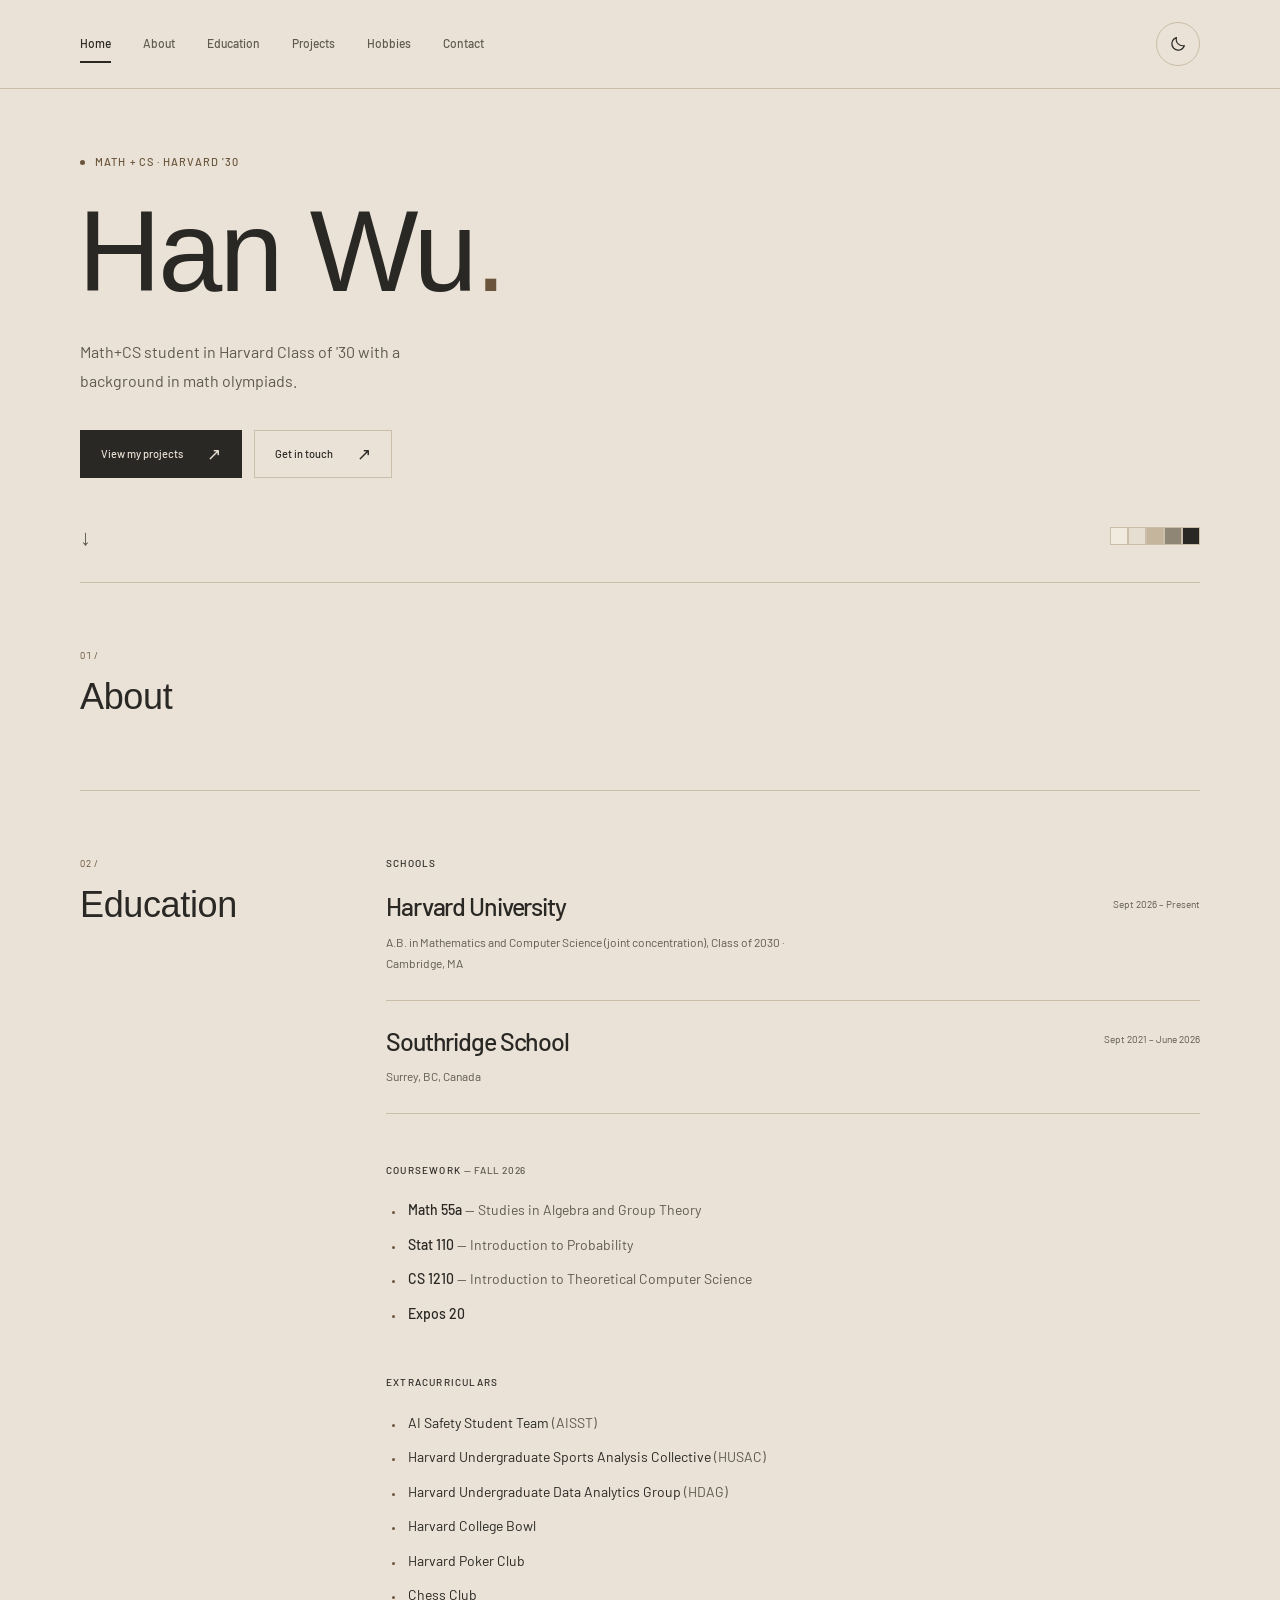
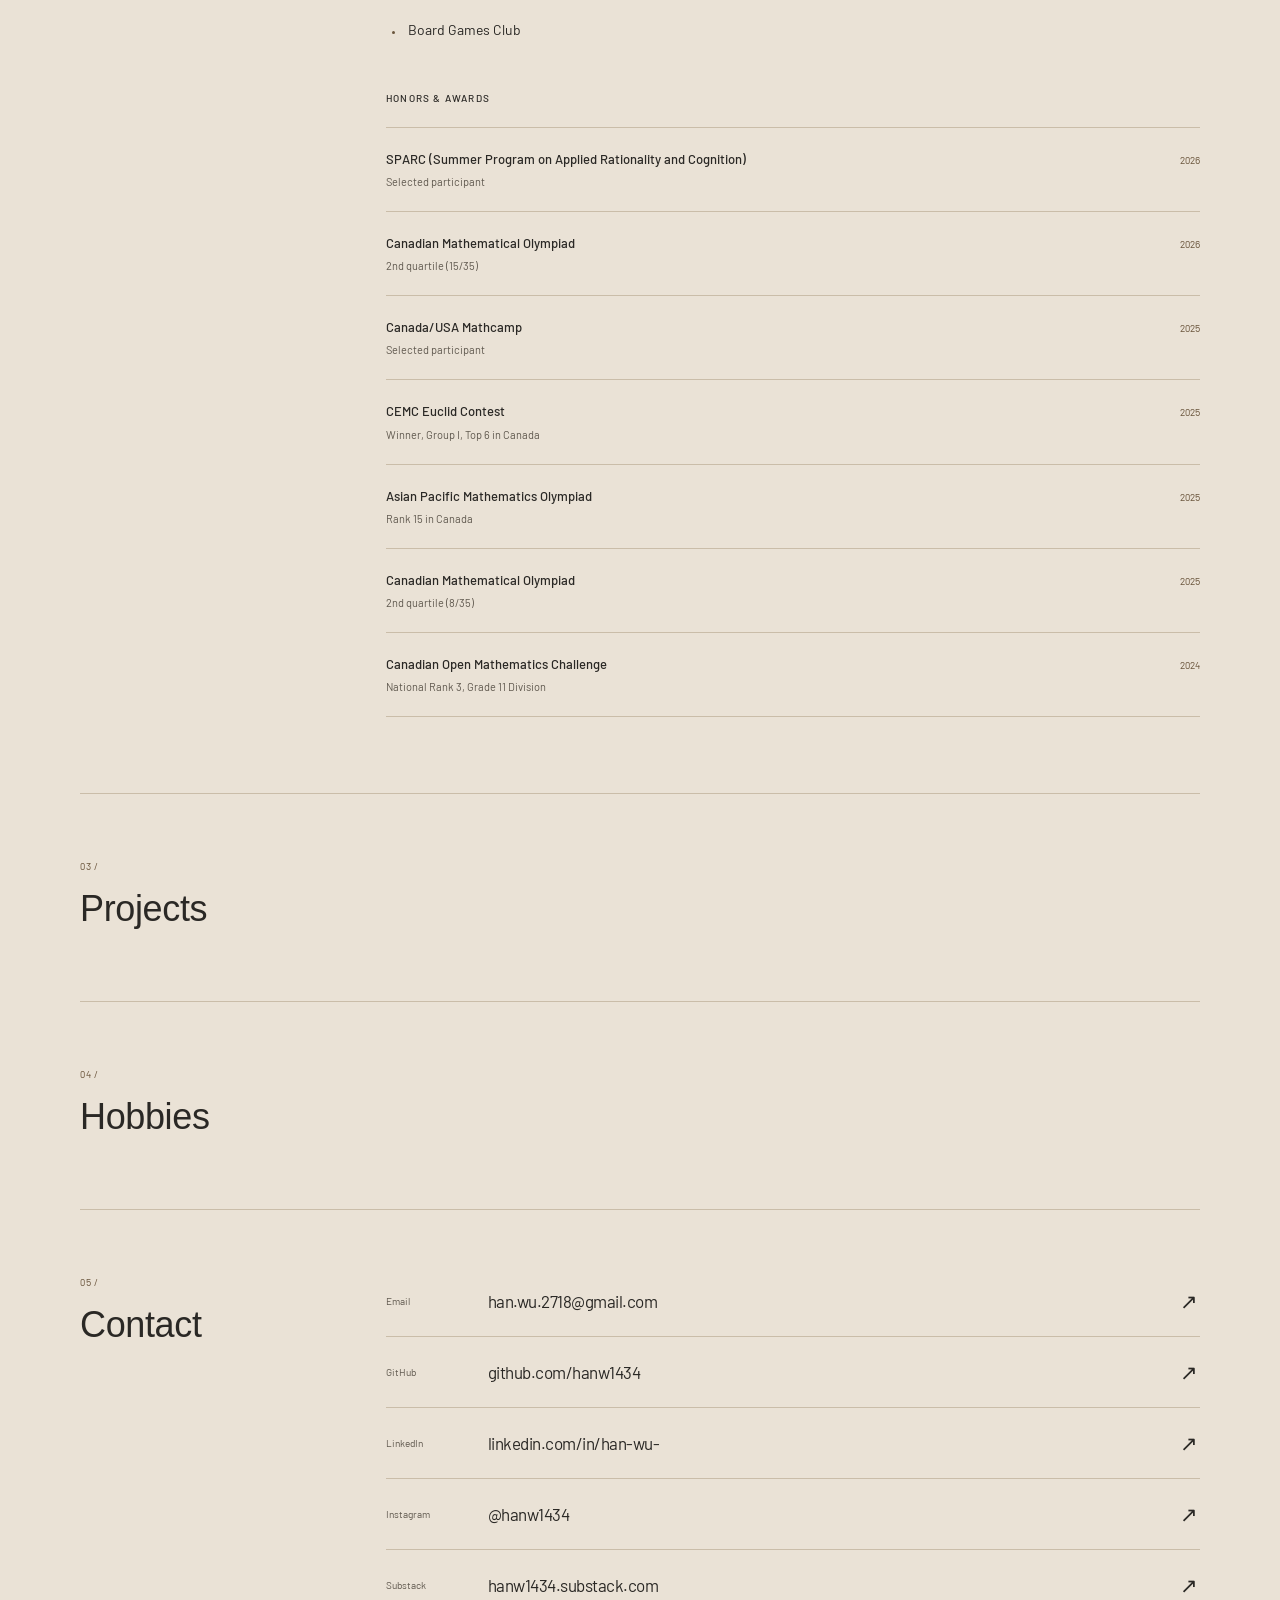
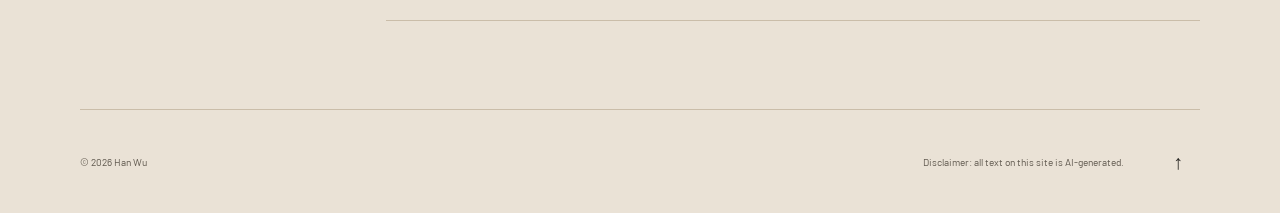
==== commit dbe75145: "Reduce heading size and weight; use lists and expand club names" ====
--- a/index.html
+++ b/index.html
@@ -68,14 +68,14 @@
         </div>
         <div class="education-group coursework">
           <h3 class="subhead">Coursework <span>— Fall 2026</span></h3>
-          <ul class="course-grid">
+          <ul class="course-list">
             <li><strong>Math 55a</strong><span class="course-description"> — Studies in Algebra and Group Theory</span></li>
             <li><strong>Stat 110</strong><span class="course-description"> — Introduction to Probability</span></li>
             <li><strong>CS 1210</strong><span class="course-description"> — Introduction to Theoretical Computer Science</span></li>
             <li><strong>Expos 20</strong></li>
           </ul>
         </div>
-        <div class="education-group extracurriculars"><h3 class="subhead">Extracurriculars</h3><ul class="tags"><li>AISST</li><li>HUSAC</li><li>HDAG</li><li>Harvard College Bowl</li><li>Harvard Poker Club</li><li>Chess Club</li><li>Board Games Club</li></ul></div>
+        <div class="education-group extracurriculars"><h3 class="subhead">Extracurriculars</h3><ul class="club-list"><li>AI Safety Student Team <span class="club-acronym">(AISST)</span></li><li>Harvard Undergraduate Sports Analysis Collective <span class="club-acronym">(HUSAC)</span></li><li>Harvard Undergraduate Data Analytics Group <span class="club-acronym">(HDAG)</span></li><li>Harvard College Bowl</li><li>Harvard Poker Club</li><li>Chess Club</li><li>Board Games Club</li></ul></div>
         <div class="education-group honors">
           <h3 class="subhead">Honors &amp; Awards</h3>
           <ul class="award-list">
--- a/css/style.css
+++ b/css/style.css
@@ -37,10 +37,10 @@
 .sun-icon { display: none; }
 html[data-theme="dark"] .sun-icon { display: block; }
 html[data-theme="dark"] .moon-icon { display: none; }
-.hero { padding-top: 96px; padding-bottom: 34px; }
+.hero { padding-top: 64px; padding-bottom: 28px; }
 .eyebrow { display: flex; align-items: center; gap: 10px; color: var(--accent); font-size: 11px; font-weight: 500; letter-spacing: .1em; text-transform: uppercase; }
 .status-dot { width: 5px; height: 5px; background: var(--accent); border-radius: 50%; }
-h1 { margin: 24px 0 32px -5px; font-family: "Barlow Condensed", "Arial Narrow", sans-serif; font-size: clamp(140px, 22vw, 280px); line-height: 1; font-weight: 500; letter-spacing: -.025em; white-space: nowrap; }
+h1 { margin: 20px 0 26px -2px; font-family: "Barlow Condensed", "Arial Narrow", sans-serif; font-size: clamp(80px, 9vw, 116px); line-height: 1.05; font-weight: 400; letter-spacing: -.025em; white-space: nowrap; }
 .name-period { color: var(--accent); }
 .tagline { max-width: 350px; font-size: 16px; color: var(--text-muted); line-height: 1.8; }
 .cta-row { display: flex; align-items: center; gap: 12px; margin-top: 34px; }
@@ -50,14 +50,14 @@
 .primary:hover { background: var(--accent); border-color: var(--accent); }
 .secondary { border: 1px solid var(--border); }
 .secondary:hover { background: var(--surface-2); border-color: var(--text-muted); }
-.hero-foot { display: flex; align-items: center; justify-content: space-between; margin-top: 76px; }
+.hero-foot { display: flex; align-items: center; justify-content: space-between; margin-top: 40px; }
 .down-mark { font-size: 22px; color: var(--text-muted); }
 .swatches { display: flex; }.swatches i { width: 18px; height: 18px; background: var(--sw-1); border: 1px solid var(--border); }
 .swatches i:nth-child(2) { background: var(--sw-2); }.swatches i:nth-child(3) { background: var(--sw-3); }.swatches i:nth-child(4) { background: var(--sw-4); }.swatches i:nth-child(5) { background: var(--sw-5); }
 .section { display: grid; grid-template-columns: 250px minmax(0, 1fr); gap: 56px; border-top: 1px solid var(--border); padding: 64px 0; }
 .section-head { align-self: start; display: flex; flex-direction: column; align-items: flex-start; gap: 12px; }
 .section-number { color: var(--accent); font-size: 10px; letter-spacing: .08em; font-variant-numeric: tabular-nums; }
-h2 { font-family: "Barlow Condensed", "Arial Narrow", sans-serif; font-size: 44px; font-weight: 500; letter-spacing: -.01em; line-height: 1.2; }
+h2 { font-family: "Barlow Condensed", "Arial Narrow", sans-serif; font-size: 36px; font-weight: 400; letter-spacing: -.01em; line-height: 1.2; }
 .empty-section { min-height: 208px; }
 .section-body { min-width: 0; }
 .prose p { max-width: 640px; margin-bottom: 20px; color: var(--text-muted); font-size: 16px; }
@@ -70,10 +70,12 @@
 .school h4 { font-size: 25px; font-weight: 500; letter-spacing: -.045em; margin-bottom: 9px; line-height: 1.25; }
 .school p { color: var(--text-muted); font-size: 12px; max-width: 420px; line-height: 1.8; }
 .school .date { font-size: 10px; white-space: nowrap; padding-top: 4px; }
-.course-grid { display: grid; grid-template-columns: 1fr 1fr; border-top: 1px solid var(--border); border-left: 1px solid var(--border); }
-.course-grid li { padding: 24px; min-height: 132px; background: var(--surface); border-bottom: 1px solid var(--border); border-right: 1px solid var(--border); }
-.course-grid strong { font-weight: 500; font-size: 18px; letter-spacing: -.03em; }
-.course-description { display: block; font-size: 12px; color: var(--text-muted); line-height: 1.7; margin-top: 10px; max-width: 230px; }
+.course-description { color: var(--text-muted); }
+.course-list, .club-list { list-style: disc; padding-left: 19px; }
+.course-list li, .club-list li { padding-left: 3px; margin-bottom: 10px; font-size: 14px; line-height: 1.75; }
+.course-list li::marker, .club-list li::marker { color: var(--accent); font-size: 10px; }
+.course-list strong { font-weight: 500; }
+.club-acronym { color: var(--text-muted); }
 .tags { display: flex; flex-wrap: wrap; gap: 8px; }
 .tags li { padding: 7px 12px; background: var(--surface-2); color: var(--text); font-size: 10px; line-height: 1.5; }
 .award-list { border-top: 1px solid var(--border); }
@@ -97,12 +99,12 @@
 .contact-list a:hover .contact-value { color: var(--accent); }.contact-list a:hover .contact-arrow { transform: translate(3px, -3px); }
 .site-footer { border-top: 1px solid var(--border); display: flex; align-items: center; gap: 32px; min-height: 104px; color: var(--text-muted); font-size: 10px; }
 .site-footer p:first-child { margin-right: auto; }.back-to-top { color: var(--text); display: grid; place-items: center; width: 44px; height: 44px; font-size: 20px; }
-@media (min-width: 1600px) { .hero { padding-top: 120px; padding-bottom: 44px; } }
+@media (min-width: 1600px) { .hero { padding-top: 76px; } }
 @media (max-width: 1000px) {
   .wrap { width: calc(100% - 64px); }.nav-links { gap: 20px; }
-  .hero { padding-top: 76px; }h1 { font-size: 22vw; }
+  .hero { padding-top: 56px; }
   .section { grid-template-columns: 190px minmax(0, 1fr); gap: 32px; }
-  h2 { font-size: 38px; }.school { grid-template-columns: 1fr; gap: 6px; }.school .date { padding-top: 0; }.button { padding-inline: 14px; gap: 16px; }
+  h2 { font-size: 34px; }.school { grid-template-columns: 1fr; gap: 6px; }.school .date { padding-top: 0; }.button { padding-inline: 14px; gap: 16px; }
 }
 @media (max-width: 680px) {
   :root { --nav-height: 76px; }.wrap { width: calc(100% - 40px); }
@@ -110,14 +112,14 @@
   .theme-toggle { width: 34px; height: 34px; flex: none; }
   .nav-inner nav { flex: 1; min-width: 0; }.nav-links { display: grid; grid-template-columns: repeat(6, 1fr); gap: 0; }
   .nav-link { text-align: center; font-size: 10px; padding: 19px 0 16px; }.nav-link::after { bottom: 0; left: 8px; right: 8px; }
-  .hero { padding-top: 58px; }.eyebrow { font-size: 9px; }
-  h1 { font-size: clamp(110px, 32vw, 200px); margin: 20px 0 26px -2px; }.tagline { font-size: 14px; max-width: 310px; }
+  .hero { padding-top: 40px; }.eyebrow { font-size: 9px; }
+  h1 { font-size: clamp(64px, 20vw, 96px); margin: 18px 0 22px -1px; }.tagline { font-size: 14px; max-width: 310px; }
   .cta-row { margin-top: 25px; gap: 10px; }.button { font-size: 10px; padding-inline: 16px; gap: 20px; }
-  .hero-foot { margin-top: 52px; }
+  .hero-foot { margin-top: 32px; }
   .section { grid-template-columns: 1fr; padding: 38px 0; gap: 32px; }.section-head { flex-direction: row; align-items: baseline; gap: 18px; }
-  .section-number { font-size: 9px; }h2 { font-size: 34px; }.empty-section { min-height: 152px; gap: 0; }
+  .section-number { font-size: 9px; }h2 { font-size: 30px; }.empty-section { min-height: 152px; gap: 0; }
   .education-section { padding-bottom: 48px; }.school h4 { font-size: 25px; }.school p { font-size: 12px; }.school .date { margin-top: 5px; font-size: 10px; }
-  .education-group + .education-group { margin-top: 36px; }.course-grid li { padding: 18px; min-height: 150px; }.course-grid strong { font-size: 16px; }.course-description { font-size: 11px; }
+  .education-group + .education-group { margin-top: 36px; }.course-list li, .club-list li { font-size: 13px; }
   .award-list h4 { font-size: 12px; }.award-list p { font-size: 11px; }.award-list li { gap: 16px; }.project-grid { grid-template-columns: 1fr; }
   .contact-section { padding-bottom: 48px; }.contact-list a { grid-template-columns: minmax(0, 1fr) 20px; gap: 2px 12px; padding: 15px 0; }
   .contact-label { grid-column: 1; font-size: 9px; }.contact-value { grid-column: 1; font-size: 16px; }.contact-arrow { grid-column: 2; grid-row: 1 / 3; }
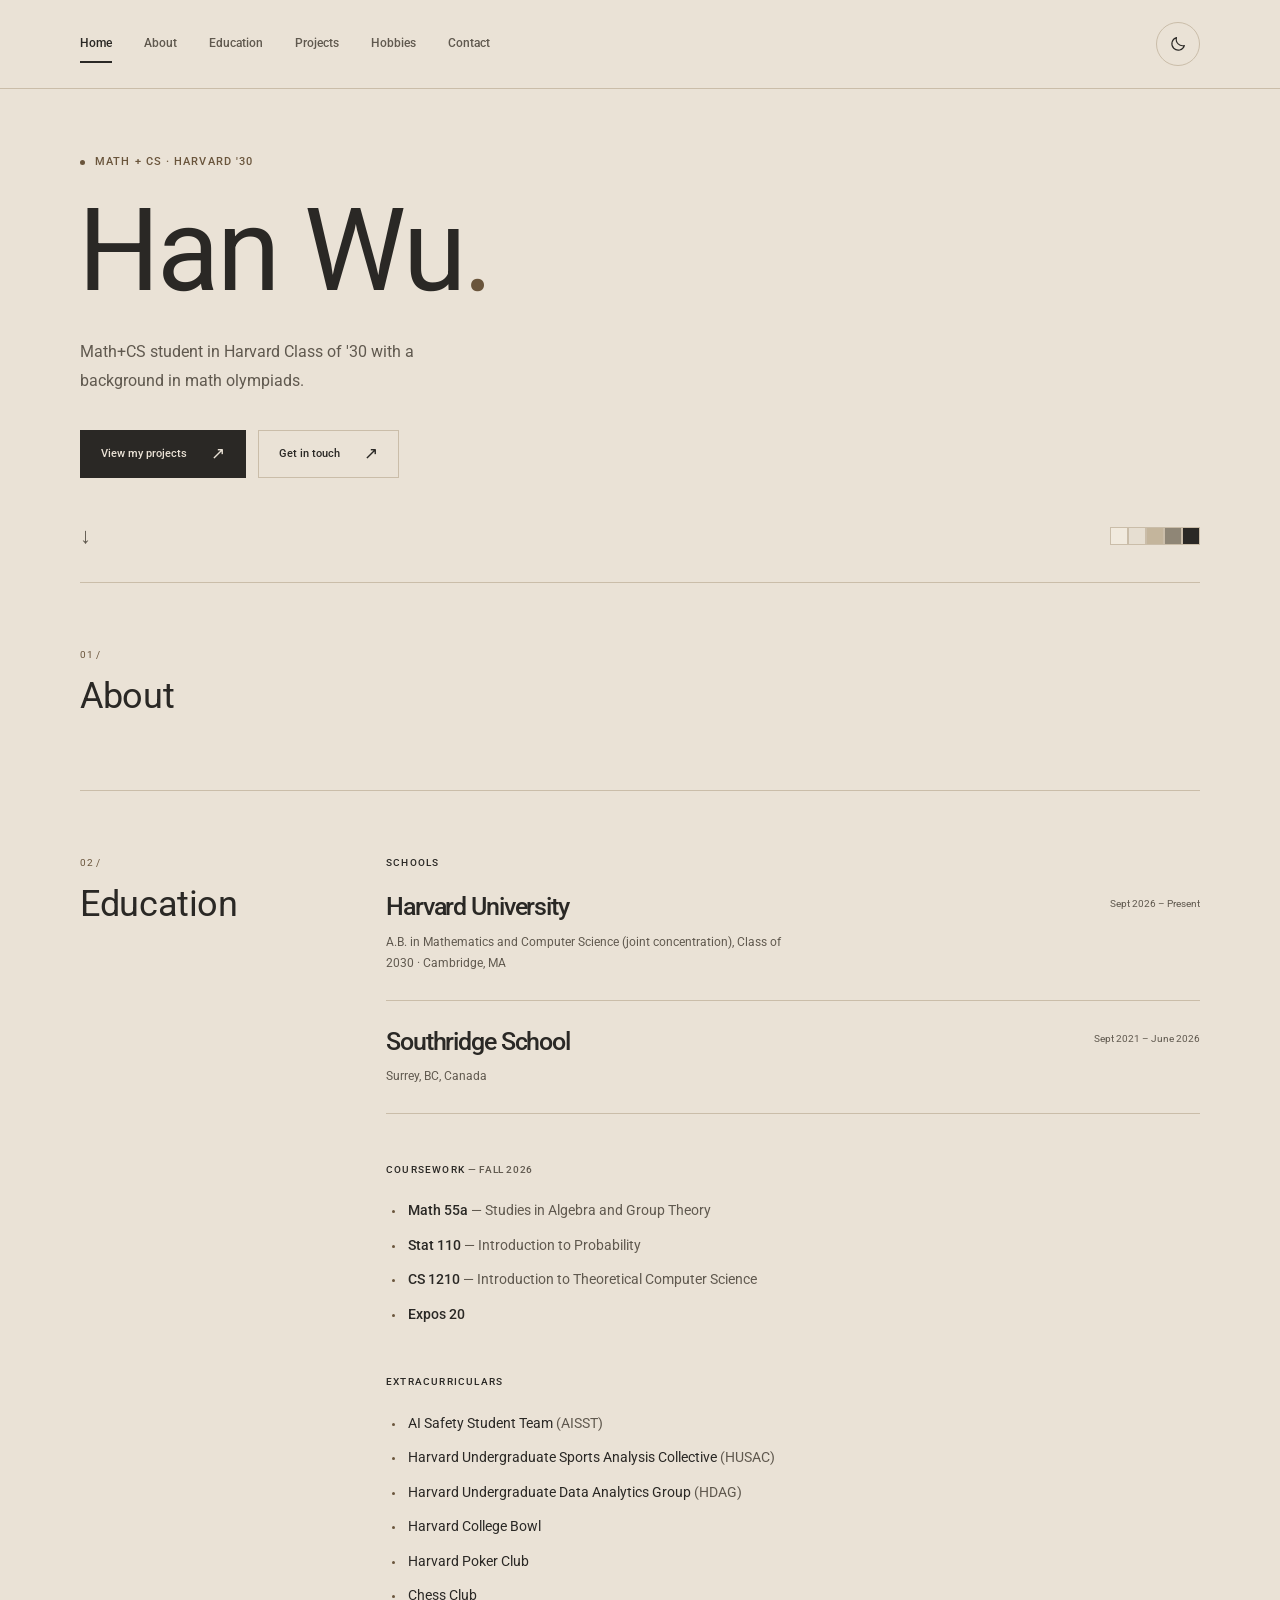
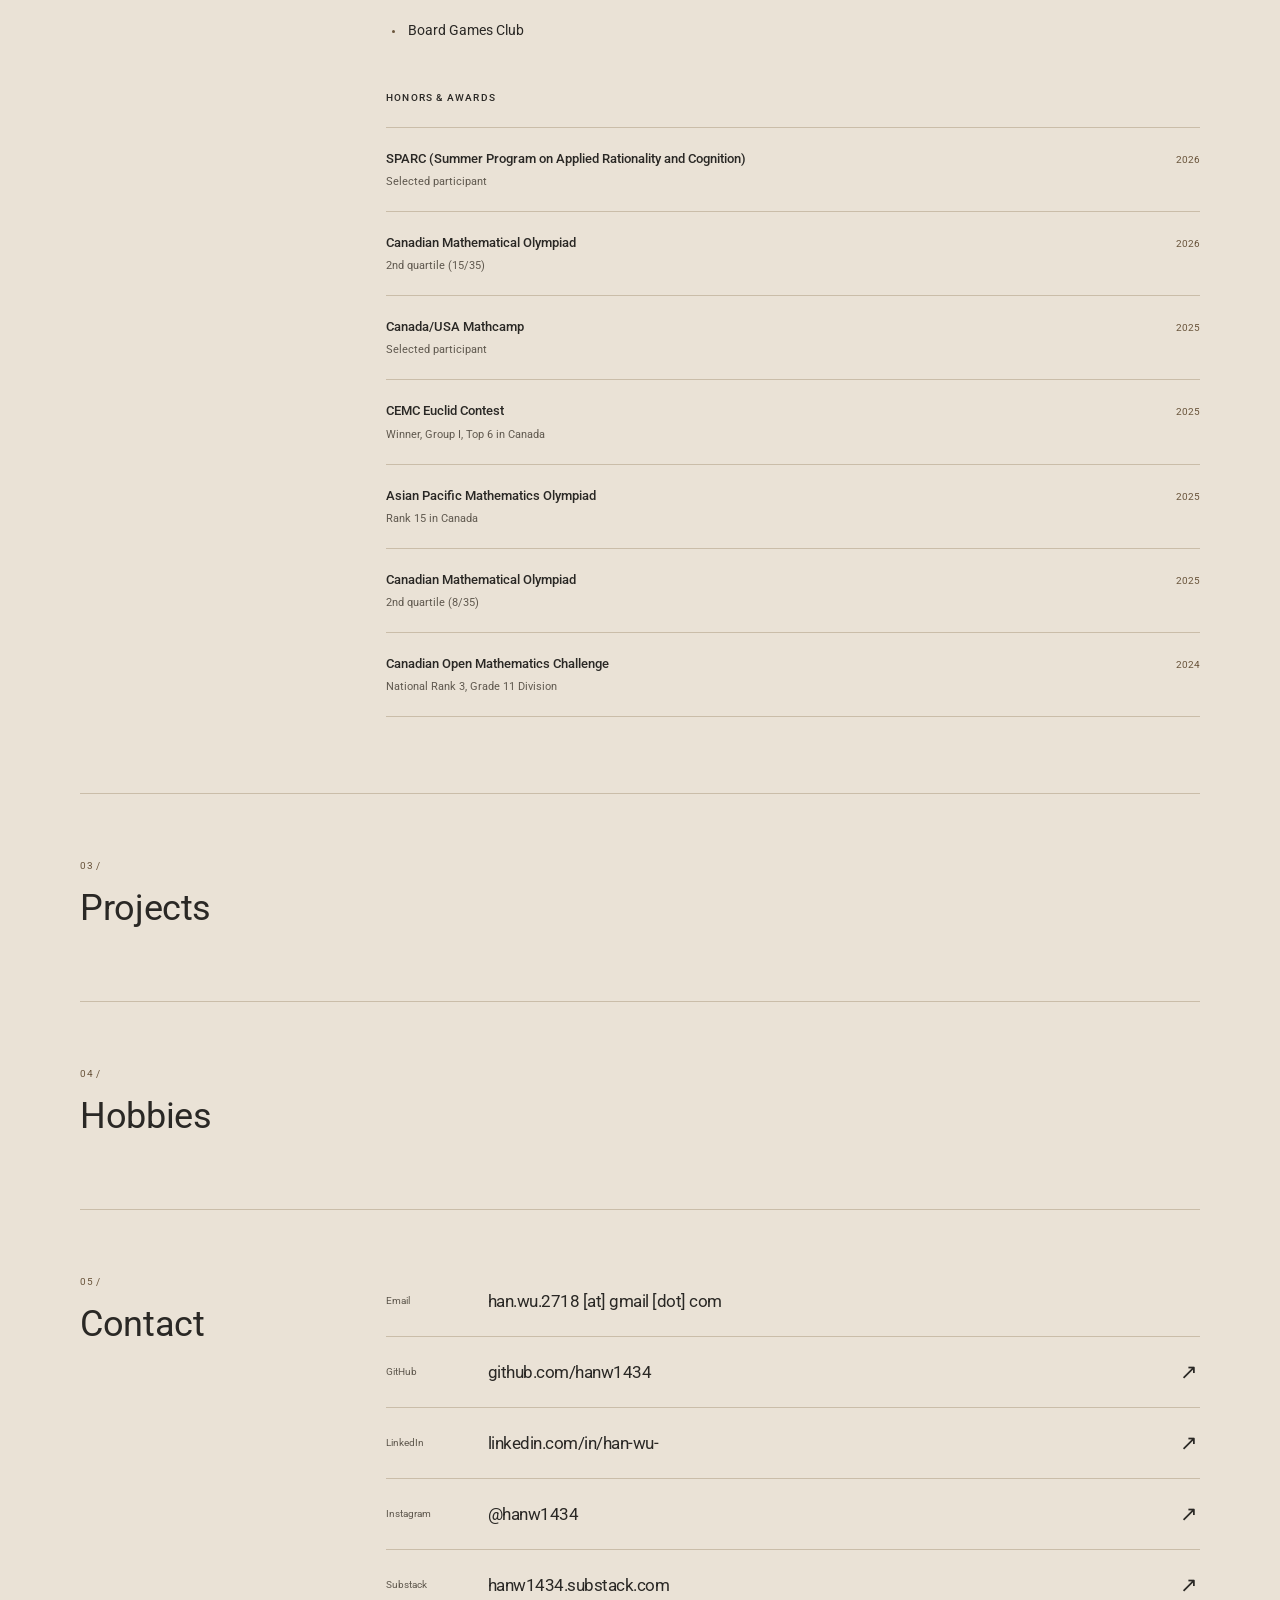
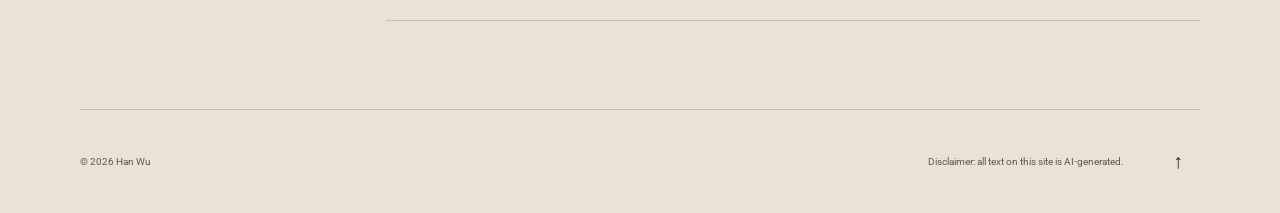
==== commit ecf1df9d: "Use Roboto throughout and display email without a direct mail link" ====
--- a/index.html
+++ b/index.html
@@ -9,7 +9,7 @@
   <link rel="icon" href="favicon.svg" type="image/svg+xml">
   <link rel="preconnect" href="https://fonts.googleapis.com">
   <link rel="preconnect" href="https://fonts.gstatic.com" crossorigin>
-  <link href="https://fonts.googleapis.com/css2?family=Barlow:wght@400;500;600&family=Barlow+Condensed:wght@400;500;600&display=swap" rel="stylesheet">
+  <link href="https://fonts.googleapis.com/css2?family=Roboto:wght@400;500;600&display=swap" rel="stylesheet">
   <script>
     (() => {
       let theme;
@@ -102,7 +102,7 @@
       <header class="section-head"><span class="section-number" aria-hidden="true">05 /</span><h2 id="contact-title">Contact</h2></header>
       <div class="section-body">
         <ul class="contact-list">
-          <li><a href="mailto:han.wu.2718@gmail.com"><span class="contact-label">Email</span><span class="contact-value">han.wu.2718@gmail.com</span><span class="contact-arrow" aria-hidden="true">↗</span></a></li>
+          <li><div class="contact-row"><span class="contact-label">Email</span><span class="contact-value">han.wu.2718 [at] gmail [dot] com</span></div></li>
           <li><a href="https://github.com/hanw1434"><span class="contact-label">GitHub</span><span class="contact-value">github.com/hanw1434</span><span class="contact-arrow" aria-hidden="true">↗</span></a></li>
           <li><a href="https://www.linkedin.com/in/han-wu-/"><span class="contact-label">LinkedIn</span><span class="contact-value">linkedin.com/in/han-wu-</span><span class="contact-arrow" aria-hidden="true">↗</span></a></li>
           <li><a href="https://www.instagram.com/hanw1434"><span class="contact-label">Instagram</span><span class="contact-value">@hanw1434</span><span class="contact-arrow" aria-hidden="true">↗</span></a></li>
--- a/css/style.css
+++ b/css/style.css
@@ -1,4 +1,4 @@
-/* Warm oatmeal neutrals, with taller Barlow typography. */
+/* Warm oatmeal neutrals, with restrained Roboto typography. */
 :root {
   --bg: #eae2d6; --surface: #f1eade; --surface-2: #ddd2c2; --border: #cabda9;
   --text: #2a2825; --text-muted: #60594f; --accent: #6a553c; --accent-soft: #c4b59c;
@@ -13,7 +13,7 @@
 }
 * { box-sizing: border-box; }
 html { scroll-behavior: smooth; scroll-padding-top: calc(var(--nav-height) + 24px); }
-body { margin: 0; background: var(--bg); color: var(--text); font-family: "Barlow", "Helvetica Neue", Arial, sans-serif; font-size: 15px; line-height: 1.65; -webkit-font-smoothing: antialiased; }
+body { margin: 0; background: var(--bg); color: var(--text); font-family: "Roboto", "Helvetica Neue", Arial, sans-serif; font-size: 15px; line-height: 1.65; -webkit-font-smoothing: antialiased; }
 ::selection { background: var(--text); color: var(--bg); }
 a { color: inherit; text-decoration: none; }
 button { font: inherit; cursor: pointer; }
@@ -40,7 +40,7 @@
 .hero { padding-top: 64px; padding-bottom: 28px; }
 .eyebrow { display: flex; align-items: center; gap: 10px; color: var(--accent); font-size: 11px; font-weight: 500; letter-spacing: .1em; text-transform: uppercase; }
 .status-dot { width: 5px; height: 5px; background: var(--accent); border-radius: 50%; }
-h1 { margin: 20px 0 26px -2px; font-family: "Barlow Condensed", "Arial Narrow", sans-serif; font-size: clamp(80px, 9vw, 116px); line-height: 1.05; font-weight: 400; letter-spacing: -.025em; white-space: nowrap; }
+h1 { margin: 20px 0 26px -2px; font-family: "Roboto", "Helvetica Neue", Arial, sans-serif; font-size: clamp(80px, 9vw, 116px); line-height: 1.05; font-weight: 400; letter-spacing: -.025em; white-space: nowrap; }
 .name-period { color: var(--accent); }
 .tagline { max-width: 350px; font-size: 16px; color: var(--text-muted); line-height: 1.8; }
 .cta-row { display: flex; align-items: center; gap: 12px; margin-top: 34px; }
@@ -57,7 +57,7 @@
 .section { display: grid; grid-template-columns: 250px minmax(0, 1fr); gap: 56px; border-top: 1px solid var(--border); padding: 64px 0; }
 .section-head { align-self: start; display: flex; flex-direction: column; align-items: flex-start; gap: 12px; }
 .section-number { color: var(--accent); font-size: 10px; letter-spacing: .08em; font-variant-numeric: tabular-nums; }
-h2 { font-family: "Barlow Condensed", "Arial Narrow", sans-serif; font-size: 36px; font-weight: 400; letter-spacing: -.01em; line-height: 1.2; }
+h2 { font-family: "Roboto", "Helvetica Neue", Arial, sans-serif; font-size: 36px; font-weight: 400; letter-spacing: -.01em; line-height: 1.2; }
 .empty-section { min-height: 208px; }
 .section-body { min-width: 0; }
 .prose p { max-width: 640px; margin-bottom: 20px; color: var(--text-muted); font-size: 16px; }
@@ -92,7 +92,7 @@
 .contact-section { padding-bottom: 88px; }
 .contact-list { margin-top: -8px; }
 .contact-list li { border-bottom: 1px solid var(--border); }
-.contact-list a { display: grid; grid-template-columns: 90px minmax(0, 1fr) 20px; align-items: center; gap: 12px; min-height: 70px; padding: 12px 0; transition: background .2s; }
+.contact-list a, .contact-row { display: grid; grid-template-columns: 90px minmax(0, 1fr) 20px; align-items: center; gap: 12px; min-height: 70px; padding: 12px 0; transition: background .2s; }
 .contact-label { font-size: 10px; color: var(--text-muted); }
 .contact-value { font-size: 17px; letter-spacing: -.03em; overflow-wrap: anywhere; }
 .contact-arrow { font-size: 21px; transition: transform .2s; }
@@ -121,7 +121,7 @@
   .education-section { padding-bottom: 48px; }.school h4 { font-size: 25px; }.school p { font-size: 12px; }.school .date { margin-top: 5px; font-size: 10px; }
   .education-group + .education-group { margin-top: 36px; }.course-list li, .club-list li { font-size: 13px; }
   .award-list h4 { font-size: 12px; }.award-list p { font-size: 11px; }.award-list li { gap: 16px; }.project-grid { grid-template-columns: 1fr; }
-  .contact-section { padding-bottom: 48px; }.contact-list a { grid-template-columns: minmax(0, 1fr) 20px; gap: 2px 12px; padding: 15px 0; }
+  .contact-section { padding-bottom: 48px; }.contact-list a, .contact-row { grid-template-columns: minmax(0, 1fr) 20px; gap: 2px 12px; padding: 15px 0; }
   .contact-label { grid-column: 1; font-size: 9px; }.contact-value { grid-column: 1; font-size: 16px; }.contact-arrow { grid-column: 2; grid-row: 1 / 3; }
   .site-footer { position: relative; flex-direction: column; align-items: flex-start; justify-content: center; gap: 6px; padding: 24px 44px 24px 0; min-height: 100px; font-size: 9px; }
   .back-to-top { position: absolute; top: 28px; right: 0; }
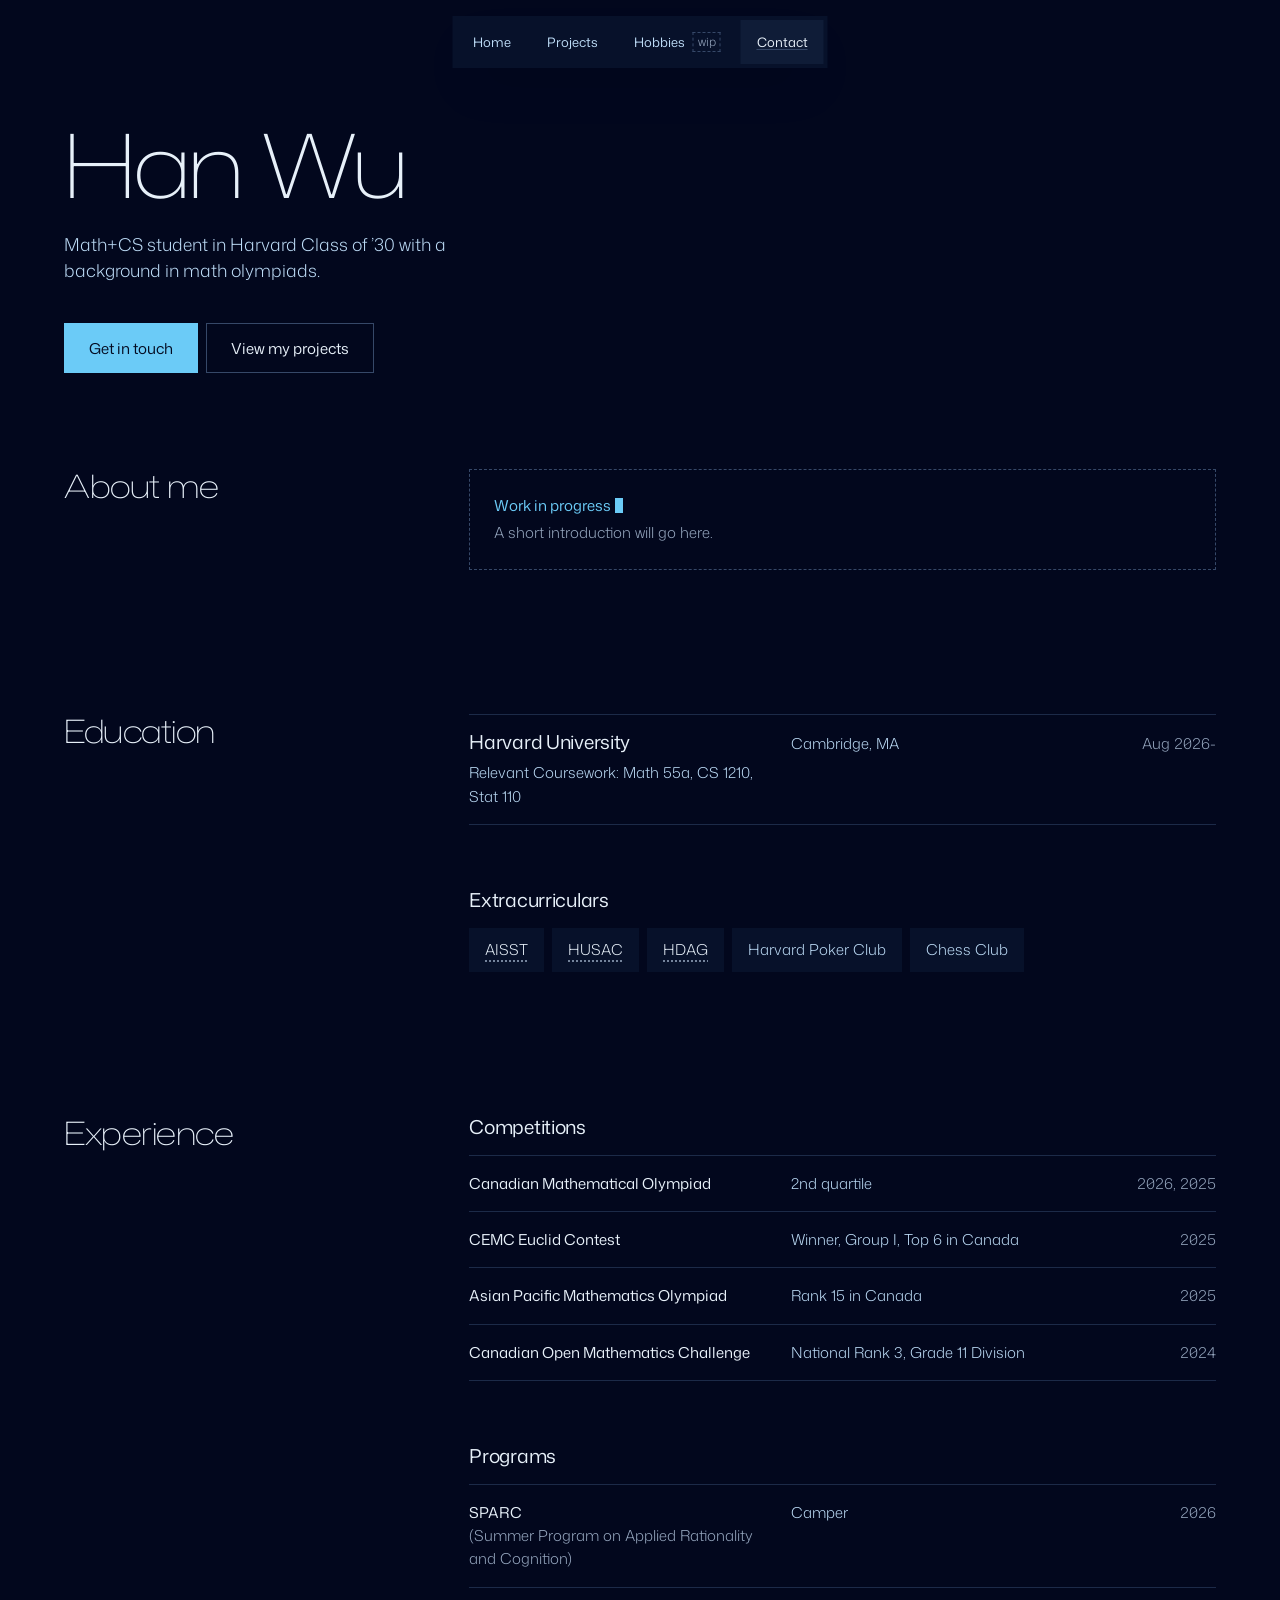
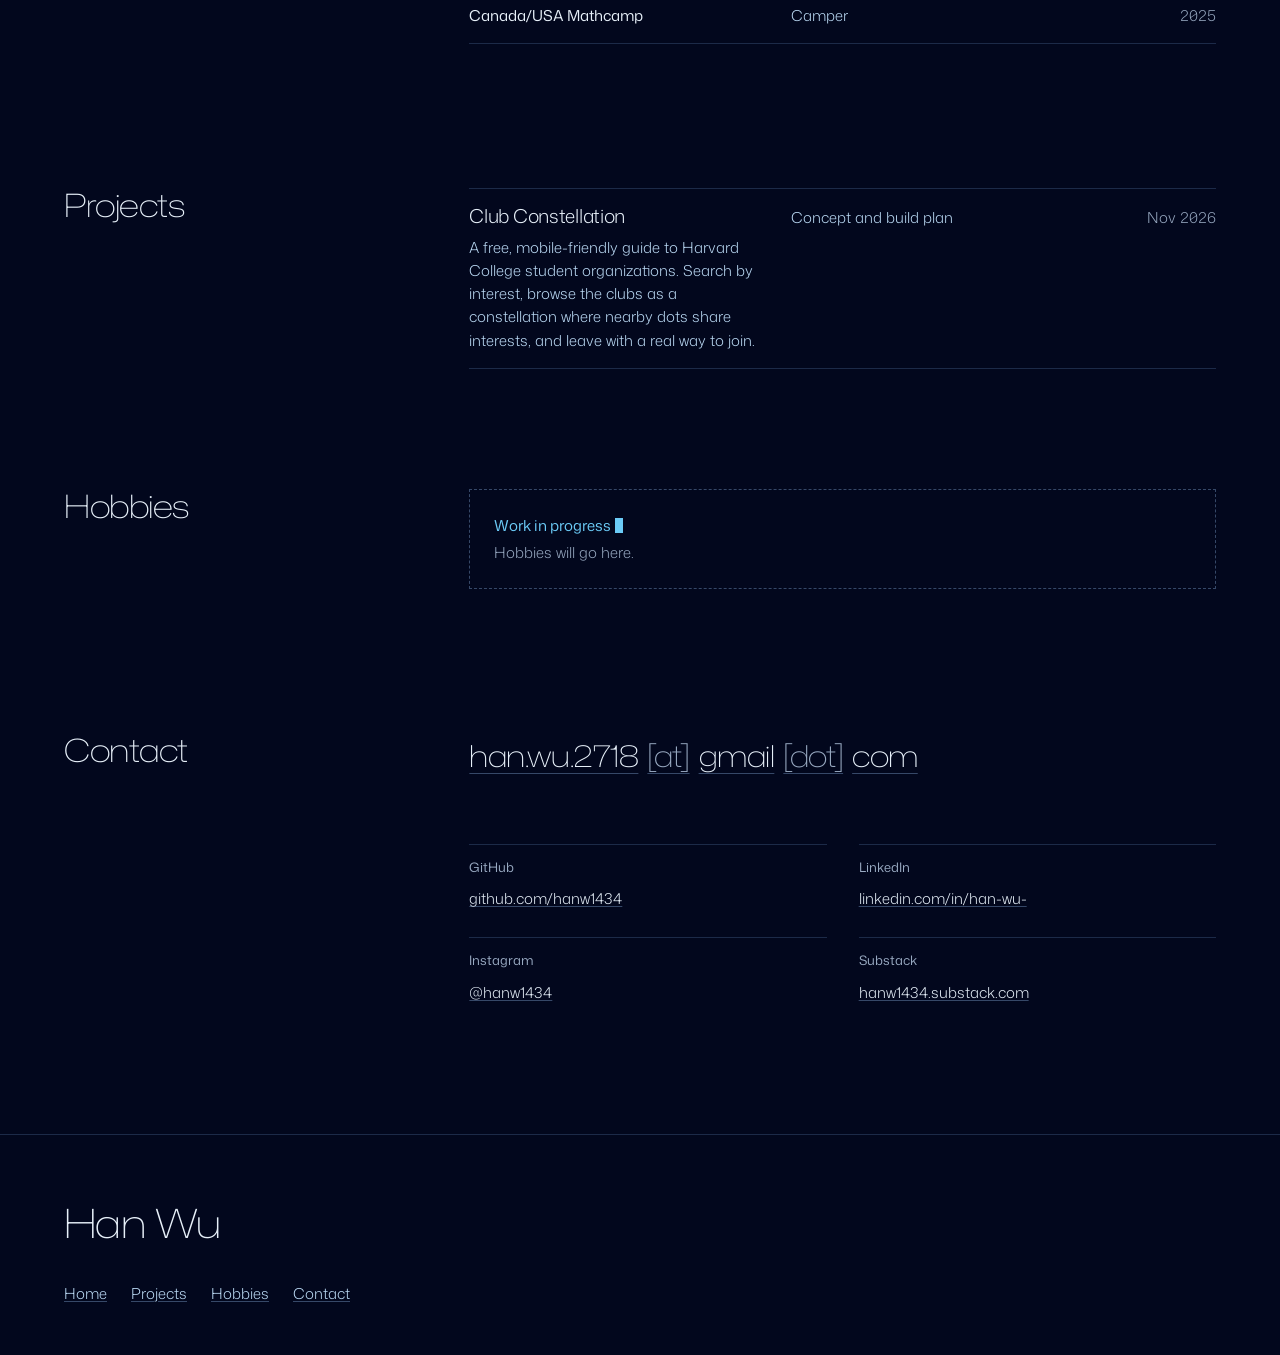
==== commit ea160325: "Replace the home page with the Midnight redesign A dark single page: Home (About me, Education, Expe" ====
--- a/index.html
+++ b/index.html
@@ -1,116 +1,401 @@
 <!doctype html>
 <html lang="en">
 <head>
-  <meta charset="utf-8">
-  <meta name="viewport" content="width=device-width, initial-scale=1">
-  <meta name="description" content="Math+CS student in Harvard Class of '30 with a background in math olympiads.">
-  <meta name="theme-color" content="#eae2d6">
-  <title>Han Wu</title>
-  <link rel="icon" href="favicon.svg" type="image/svg+xml">
-  <link rel="preconnect" href="https://fonts.googleapis.com">
-  <link rel="preconnect" href="https://fonts.gstatic.com" crossorigin>
-  <link href="https://fonts.googleapis.com/css2?family=Roboto:wght@400;500;600&display=swap" rel="stylesheet">
-  <script>
-    (() => {
-      let theme;
-      try { theme = localStorage.getItem('theme'); } catch (_) {}
-      document.documentElement.dataset.theme = theme === 'light' || theme === 'dark'
-        ? theme : matchMedia('(prefers-color-scheme: dark)').matches ? 'dark' : 'light';
-    })();
-  </script>
-  <link rel="stylesheet" href="css/style.css">
-  <script src="js/nav.js" defer></script>
+<meta charset="utf-8">
+<meta name="viewport" content="width=device-width, initial-scale=1">
+<title>Han Wu</title>
+<meta name="description" content="Math+CS student in Harvard Class of ’30 with a background in math olympiads.">
+<script>document.documentElement.classList.add('js');</script>
+<link rel="preconnect" href="https://fonts.googleapis.com">
+<link rel="preconnect" href="https://fonts.gstatic.com" crossorigin>
+<link href="https://fonts.googleapis.com/css2?family=Mona+Sans:wdth,wght@100,300;100,400;125,200&display=swap" rel="stylesheet">
+<style>
+/* Hallmark · shape: Long Document · genre: atmospheric · theme: midnight (by reference: the user's example sites) · job: hire · draw: 4790c9
+ * hero: Settled · nav: floating pill, Home, Projects, Hobbies and Contact, Hobbies tagged wip · footer: mast · imagery: none · signature: none for now, the owner is still choosing what sits beside the name
+ * axes: dark/grotesk-sans/cool · posture: committed · contrast: pass · fold: pass · copy: verbatim · v2.0.0 */
+/* Hallmark · pre-emit critique: P4 H3 E4 S5 R4 V4 · weakest: H, every result now sits at body size, newest first, at the owner’s request; the section heads and the year column carry the order */
+/* Hallmark · waive 77 · About me and Hobbies are thin on purpose · the owner asked for each as its own work-in-progress section until the writing exists; they take mass when filled */
+/* Hallmark · waive 78 · section heads sit at 24 to 36px under an 88px name · the owner asked for thinner, smaller type across the page */
+/* Hallmark · waive 44c · the hero stops short of the fold · the owner asked for no summary under the name and for the hero to lead straight into the page */
+/* Hallmark · waive 79 · open space under the hero · it is the gap before About me, which starts on the first screen because the owner asked the hero to lead straight in */
+:root {
+  color-scheme: dark;
+  --space-3xs: 2px; --space-2xs: 4px; --space-xs: 8px; --space-sm: 12px; --space-md: 16px; --space-lg: 24px; --space-xl: 40px; --space-2xl: 64px; --space-3xl: 96px; --space-4xl: 144px;
+  --text-xs: 0.8125rem; --text-sm: 0.875rem; --text-md: 1rem; --text-lg: 1.25rem; --text-xl: 1.5625rem; --text-2xl: 1.953rem; --text-3xl: 2.441rem;
+  --text-display-s: clamp(2.25rem, 4vw + 0.5rem, 3.75rem); --text-display: clamp(2.75rem, 5vw + 1rem, 5.25rem);
+  --text-section: clamp(2rem, 2.5vw + 1rem, 3.5rem); --text-title: clamp(1.25rem, 0.75vw + 0.875rem, 1.625rem); --text-lead: clamp(1.125rem, 0.35vw + 1rem, 1.375rem);
+  --ease-out: cubic-bezier(0.16, 1, 0.3, 1); --ease-in: cubic-bezier(0.7, 0, 0.84, 0); --ease-in-out: cubic-bezier(0.65, 0, 0.35, 1);
+  --dur-micro: 120ms; --dur-short: 220ms; --dur-long: 420ms;
+  --color-error: oklch(72% 0.15 27); --color-success: oklch(76% 0.13 150);
+  --container: 1440px; --gutter: 64px; --gap-columns: 32px; --section-gap-s: 120px; --section-gap: 144px; --section-gap-l: 176px;
+  --z-base: 1; --z-raised: 10; --z-dropdown: 100; --z-sticky: 200; --z-sticky-nav: 300; --z-modal: 400; --z-toast: 500; --z-tooltip: 600;
+  --color-paper: oklch(14% 0.048 264); --color-paper-2: oklch(18.5% 0.052 264); --color-paper-3: oklch(23% 0.055 264);
+  --color-ink: oklch(95% 0.016 250); --color-ink-2: oklch(88% 0.05 245); --color-muted: oklch(73% 0.04 256);
+  --color-rule: oklch(29% 0.058 264); --color-rule-2: oklch(40% 0.06 262);
+  --color-accent: oklch(80% 0.11 230); --color-accent-2: oklch(58% 0.1 236); --color-accent-ink: oklch(16% 0.05 264); --color-focus: oklch(84% 0.12 228);
+  --font-display: "Mona Sans", ui-sans-serif, system-ui, sans-serif; --font-body: var(--font-display); --font-outlier: var(--font-display);
+  --radius-card: 0; --radius-pill: 0; --rule-hair: 1px;
+  --shadow-card: 0 24px 48px -24px oklch(6% 0.04 264 / 0.7);
+  --tracking-display: -0.015em; --display-weight: 300; --display-stretch: 125%;
+}
+
+*, *::before, *::after { box-sizing: border-box; }
+html, body { overflow-x: clip; }
+html { scrollbar-color: var(--color-muted) var(--color-paper); scroll-padding-top: var(--space-3xl); }
+body { margin: 0; background: var(--color-paper); color: var(--color-ink); font-family: var(--font-body); font-size: var(--text-md); line-height: 1.55; -webkit-font-smoothing: antialiased; caret-color: var(--color-accent); }
+::selection { background: color-mix(in oklab, var(--color-accent) 22%, transparent); color: var(--color-ink); }
+:focus-visible { outline: 2px solid var(--color-focus); outline-offset: 2px; }
+a { color: inherit; text-decoration-thickness: 1px; text-underline-offset: 0.16em; }
+h1, h2, h3 { margin: 0; font-family: var(--font-display); font-weight: var(--display-weight, 700); font-synthesis: none; letter-spacing: var(--tracking-display); line-height: 1.05; overflow-wrap: break-word; min-width: 0; text-wrap: balance; }
+h1 { max-width: 20ch; font-size: var(--text-display); } h2 { max-width: 30ch; font-size: var(--text-section); } h3 { max-width: 40ch; font-size: var(--text-title); line-height: 1.2; }
+.lead { font-size: var(--text-lead); line-height: 1.45; max-width: 52ch; }
+p { margin: 0; text-wrap: pretty; }
+p:not([class]) { max-width: 65ch; }
+img, video { max-width: 100%; height: auto; display: block; }
+svg { display: block; }
+[hidden] { display: none !important; }
+button, input, select, textarea { font: inherit; }
+.container { width: 100%; max-width: var(--container); margin-inline: auto; padding-inline: var(--gutter); box-sizing: border-box; }
+.num, .figure, td.num { font-variant-numeric: tabular-nums; }
+.visually-hidden { position: absolute; width: 1px; height: 1px; overflow: hidden; clip-path: inset(50%); white-space: nowrap; }
+[data-slot] { position: relative; overflow: hidden; background: linear-gradient(160deg, var(--color-paper-2, var(--color-paper)), var(--color-paper-3, var(--color-paper))); }
+[data-slot] > img { position: absolute; inset: 0; width: 100%; height: 100%; object-fit: cover; z-index: 1; }
+[data-slot]:has(> img) > :not(img):not([data-keep]) { display: none !important; }
+@media (max-width: 60rem) { :root { --gutter: 24px; --section-gap-s: 80px; --section-gap: 96px; --section-gap-l: 120px; } }
+@media (max-width: 40rem) { :root { --gutter: 16px; --section-gap-s: 56px; --section-gap: 72px; --section-gap-l: 96px; --gap-columns: 16px; } }
+@media (prefers-reduced-motion: reduce) { *:not(.keep-motion), *:not(.keep-motion)::before, *:not(.keep-motion)::after { animation-duration: 0.01ms !important; animation-iteration-count: 1 !important; transition-duration: 0.01ms !important; scroll-behavior: auto !important; } }
+/* photographs: duotone paper ink-2 */
+[data-slot]:has(> img) { isolation: isolate; background: var(--color-ink-2); outline: 1px solid color-mix(in oklab, var(--color-ink) 8%, transparent); outline-offset: -1px; }
+[data-slot] > img { z-index: 0; filter: grayscale(1) contrast(1.08); mix-blend-mode: multiply; }
+[data-slot]:has(> img)::before { content: ""; position: absolute; inset: 0; z-index: 1; background: var(--color-paper); mix-blend-mode: lighten; pointer-events: none; }
+
+
+:root {
+  /* kept for the next hero picture */
+  --color-star: oklch(72% 0.06 238);
+  --color-star-bright: oklch(88% 0.05 230);
+  --color-star-dim: oklch(33% 0.055 255);
+  /* near-white ring, so focus never reads as the azure fill of the primary button */
+  --color-focus: oklch(97% 0.02 230);
+  --text-name: clamp(2.75rem, 6vw + 1rem, 5.5rem);
+  /* the owner asked for thinner, smaller type: one step down the scale, body at 15px, display at weight 200 */
+  --text-xs: 0.75rem; --text-sm: 0.8125rem; --text-md: 0.9375rem; --text-lg: 1.0625rem; --text-xl: 1.25rem; --text-2xl: 1.5rem; --text-3xl: 1.875rem;
+  --text-display-s: clamp(1.75rem, 2.5vw + 0.5rem, 2.5rem); --text-section: clamp(1.5rem, 1.25vw + 1rem, 2.25rem);
+  --text-title: clamp(1.0625rem, 0.4vw + 0.875rem, 1.25rem); --text-lead: clamp(1rem, 0.25vw + 0.9rem, 1.125rem);
+  --display-weight: 200;
+}
+
+body { font-weight: 300; }
+h1, h2 { font-weight: var(--display-weight); font-stretch: var(--display-stretch); line-height: 1.04; }
+h3 { font-weight: 400; }
+:focus-visible { outline-offset: 3px; }
+
+.skip { position: absolute; left: var(--space-md); top: calc(-1 * var(--space-3xl)); z-index: var(--z-toast); display: inline-flex; align-items: center; min-height: 44px; padding: 0 var(--space-md); background: var(--color-ink); color: var(--color-paper); }
+.skip:focus-visible { top: var(--space-md); }
+
+/* nav: a floating pill, cut square like every Midnight surface */
+.pill { position: fixed; z-index: var(--z-sticky-nav); top: var(--space-md); left: 50%; width: max-content; max-width: calc(100% - 2 * var(--space-md)); transform: translateX(-50%); }
+.pill ul { display: flex; gap: var(--space-2xs); margin: 0; padding: var(--space-2xs); overflow-x: auto; scrollbar-width: none; list-style: none; background: var(--color-paper-2); box-shadow: var(--shadow-card); }
+.pill a { display: inline-flex; align-items: center; min-height: 44px; padding: 0 var(--space-md); font-size: var(--text-sm); font-weight: 400; color: var(--color-ink-2); text-decoration: none; white-space: nowrap; transition: background-color var(--dur-short) var(--ease-out), color var(--dur-short) var(--ease-out); }
+.pill a:hover { background: var(--color-paper-3); color: var(--color-ink); }
+.pill a:active { background: var(--color-rule); }
+.pill .pill__act { background: var(--color-paper-3); color: var(--color-ink); text-decoration: underline; text-decoration-color: var(--color-rule-2); }
+.pill .pill__act:hover { text-decoration-color: var(--color-accent); }
+/* a section still being written carries a dashed wip tag, in the nav and beside its content */
+.wip-tag { margin-left: var(--space-xs); padding: 0 var(--space-2xs); border: var(--rule-hair) dashed var(--color-rule-2); font-size: var(--text-xs); font-weight: 300; line-height: 1.5; color: var(--color-muted); }
+
+/* buttons: the theme's pair */
+.btn { display: inline-flex; align-items: center; justify-content: center; min-height: 50px; padding: 0 var(--space-lg); border: var(--rule-hair) solid transparent; border-radius: var(--radius-pill); font-size: var(--text-md); font-weight: 400; line-height: 1; color: var(--color-ink); text-decoration: none; white-space: nowrap; cursor: pointer; transition: background-color var(--dur-short) var(--ease-out), border-color var(--dur-short) var(--ease-out), transform var(--dur-micro) var(--ease-out); }
+.btn--primary { background: var(--color-accent); color: var(--color-accent-ink); }
+.btn--primary:hover { background: var(--color-ink-2); }
+.btn--secondary { border-color: var(--color-rule-2); background: var(--color-paper); }
+.btn--secondary:hover { background: var(--color-paper-2); border-color: var(--color-muted); }
+.btn:active { transform: translateY(1px); }
+.btn[aria-disabled="true"] { opacity: 0.55; cursor: not-allowed; transform: none; }
+
+/* hero: the name, the line and the two actions; no summary, the page follows straight on */
+.hero { padding-top: calc(var(--space-3xl) + var(--space-lg)); }
+.hero + .sec { padding-top: var(--space-3xl); }
+.hero h1 { max-width: none; font-size: var(--text-name); line-height: 1; }
+.hero .lead { margin-top: var(--space-lg); max-width: 36ch; color: var(--color-ink-2); }
+.actions { display: flex; flex-wrap: wrap; gap: var(--space-xs); margin-top: var(--space-xl); }
+
+/* the document: the head in the margin, the record beside it */
+.sec { padding-top: var(--section-gap-s); }
+.sec--far { padding-top: var(--section-gap); }
+.doc { display: grid; grid-template-columns: minmax(0, 1fr) minmax(0, 2fr); column-gap: var(--gap-columns); align-items: start; }
+.doc > h2 { position: sticky; top: var(--space-3xl); }
+.doc__body { display: grid; gap: var(--space-2xl); }
+.group { display: grid; gap: var(--space-md); }
+.group > h3 { color: var(--color-ink); }
+
+.rows { margin: 0; padding: 0; list-style: none; }
+.row { display: grid; grid-template-columns: minmax(0, 1fr) minmax(0, 1fr) 6.5rem; /* a fixed year column, so the middle column lines up row to row */ align-items: baseline; gap: var(--space-2xs) var(--gap-columns); padding-block: var(--space-md); border-top: var(--rule-hair) solid var(--color-rule); }
+.row:last-child { border-bottom: var(--rule-hair) solid var(--color-rule); }
+.row > p { color: var(--color-ink-2); }
+.res { color: var(--color-ink-2); }
+.row > .event { color: var(--color-ink); font-weight: 400; }
+.row > .when { color: var(--color-muted); font-variant-numeric: tabular-nums; text-align: right; white-space: nowrap; }
+.row h3, .row .name { font-size: var(--text-title); }
+.row .name { font-family: var(--font-display); letter-spacing: var(--tracking-display); line-height: 1.2; color: var(--color-ink); }
+.row .deg { margin-top: var(--space-xs); color: var(--color-ink-2); }
+.event__long { display: block; font-weight: 300; color: var(--color-muted); }
+
+
+.clubs { display: flex; flex-wrap: wrap; gap: var(--space-xs); margin: 0; padding: 0; list-style: none; }
+.clubs li { display: flex; align-items: center; min-height: 44px; padding: 0 var(--space-md); background: var(--color-paper-2); color: var(--color-ink-2); white-space: nowrap; }
+/* an abbreviation opens its full name on hover, focus or tap, in a tab joined to the chip */
+.clubs .abbr { position: relative; padding: 0; }
+.club { align-self: stretch; padding: 0 var(--space-md); border: 0; background: none; color: var(--color-ink); text-decoration: underline dotted var(--color-muted); text-underline-offset: 0.3em; cursor: help; transition: background-color var(--dur-short) var(--ease-out); }
+.club:hover, .abbr.is-open .club { background: var(--color-paper-3); }
+.club:focus-visible { outline-offset: 0; }
+/* no script: the full name sits in the chip; with script it waits in a tab above */
+.club__full { padding-right: var(--space-md); font-size: var(--text-sm); color: var(--color-muted); white-space: normal; }
+.js .club__full { position: absolute; left: 0; bottom: 100%; z-index: var(--z-tooltip); width: max-content; max-width: 44ch; padding: var(--space-xs) var(--space-sm); background: var(--color-paper-3); box-shadow: var(--shadow-card); color: var(--color-ink); opacity: 0; transform: translateY(4px); pointer-events: none; transition: opacity var(--dur-short) var(--ease-out), transform var(--dur-short) var(--ease-out); }
+.js .abbr:hover .club__full, .js .club:focus-visible + .club__full, .js .abbr.is-open .club__full { opacity: 1; transform: none; pointer-events: auto; }
+.js .abbr.is-hushed .club__full { opacity: 0; pointer-events: none; }
+
+/* About me and Hobbies: a dashed box with a blinking caret until they are written */
+.wip-box { display: grid; gap: var(--space-2xs); padding: var(--space-lg); border: var(--rule-hair) dashed var(--color-rule-2); }
+.wip-box p { color: var(--color-muted); }
+.wip-box .wip { font-weight: 400; color: var(--color-accent); }
+.wip::after { content: ""; display: inline-block; width: 0.5em; height: 1em; margin-left: var(--space-2xs); vertical-align: -0.14em; background: currentColor; animation: caret 1.1s steps(1, end) infinite; }
+@keyframes caret { 50% { opacity: 0; } }
+
+/* contact: the close */
+.email { display: inline-flex; justify-self: start; align-items: center; min-height: 44px; max-width: 100%; font-size: clamp(1.125rem, 2vw + 0.5rem, var(--text-3xl)); font-weight: var(--display-weight); font-stretch: var(--display-stretch); letter-spacing: var(--tracking-display); color: var(--color-ink); text-decoration-color: var(--color-rule-2); text-underline-offset: 0.2em; transition: text-decoration-color var(--dur-short) var(--ease-out); }
+.email:hover { text-decoration-color: var(--color-accent); }
+.email { flex-wrap: wrap; column-gap: 0.3em; }
+.at { color: var(--color-muted); }
+.profiles { display: grid; grid-template-columns: repeat(2, minmax(0, 1fr)); gap: var(--space-md) var(--gap-columns); margin: 0; padding: 0; list-style: none; }
+.profiles li { padding-top: var(--space-sm); border-top: var(--rule-hair) solid var(--color-rule); }
+.profiles .k { display: block; font-size: var(--text-sm); font-weight: 400; color: var(--color-muted); }
+.profiles a { display: inline-flex; align-items: center; min-height: 44px; max-width: 100%; color: var(--color-ink); overflow-wrap: anywhere; text-decoration-color: var(--color-rule-2); transition: text-decoration-color var(--dur-short) var(--ease-out); }
+.profiles a:hover, .mast a:hover { text-decoration-color: var(--color-accent); }
+
+/* footer: a mast, the wordmark over the page's links */
+.mast { margin-top: var(--section-gap-s); padding-block: var(--space-2xl) var(--space-xl); border-top: var(--rule-hair) solid var(--color-rule); }
+.mast__mark { display: inline-flex; align-items: center; min-height: 48px; font-size: var(--text-display-s); font-weight: var(--display-weight); font-stretch: var(--display-stretch); letter-spacing: var(--tracking-display); line-height: 1.1; color: var(--color-ink); text-decoration: none; }
+.mast ul { display: flex; flex-wrap: wrap; gap: 0 var(--space-lg); margin: var(--space-lg) 0 0; padding: 0; list-style: none; }
+.mast ul a { display: inline-flex; align-items: center; min-height: 44px; color: var(--color-ink-2); text-decoration-color: var(--color-rule-2); transition: text-decoration-color var(--dur-short) var(--ease-out); }
+
+@media (max-width: 64rem) {
+  .doc { grid-template-columns: minmax(0, 1fr); row-gap: var(--space-xl); }
+  .doc > h2 { position: static; }
+}
+@media (max-width: 40rem) {
+  .pill a { padding: 0 var(--space-xs); }
+  .pill .wip-tag { margin-left: var(--space-2xs); }
+  .row { grid-template-columns: minmax(0, 1fr) auto; }
+  .row > :first-child { grid-column: 1 / -1; }
+  .row > .when { text-align: right; }
+  .profiles { grid-template-columns: minmax(0, 1fr); }
+}
+@media (prefers-reduced-motion: reduce) {
+  .btn, .pill a { transition: background-color var(--dur-short) linear; }
+  .js .club__full { transition: opacity var(--dur-short) linear; transform: none; }
+  .btn:active { transform: none; }
+}
+
+</style>
 </head>
 <body>
-  <a class="skip-link" href="#main">Skip to content</a>
-  <header class="site-header">
-    <div class="nav-inner wrap">
-      <nav aria-label="Sections">
-        <ul class="nav-links">
-          <li><a class="nav-link active" aria-current="location" href="#home">Home</a></li>
-          <li><a class="nav-link" href="#about">About</a></li>
-          <li><a class="nav-link" href="#education">Education</a></li>
-          <li><a class="nav-link" href="#projects">Projects</a></li>
-          <li><a class="nav-link" href="#hobbies">Hobbies</a></li>
-          <li><a class="nav-link" href="#contact">Contact</a></li>
+<a class="skip" href="#main">Skip to content</a>
+
+<nav class="pill" aria-label="Sections">
+  <ul>
+    <li><a href="#home">Home</a></li>
+    <li><a href="#projects">Projects</a></li>
+    <li><a href="#hobbies">Hobbies<span class="wip-tag"><span aria-hidden="true">wip</span><span class="visually-hidden">, work in progress</span></span></a></li>
+    <li><a class="pill__act" href="#contact">Contact</a></li>
+  </ul>
+</nav>
+
+<main id="main">
+  <div id="home">
+  <section class="hero" aria-labelledby="name">
+    <div class="container">
+      <div>
+        <h1 id="name">Han Wu</h1>
+        <p class="lead">Math+CS student in Harvard Class of ’30 with a background in math olympiads.</p>
+        <div class="actions">
+          <a class="btn btn--primary" href="#contact">Get in touch</a>
+          <a class="btn btn--secondary" href="https://github.com/hanw1434">View my projects</a>
+        </div>
+      </div>
+    </div>
+  </section>
+
+  <section id="about" class="sec" aria-labelledby="about-h">
+    <div class="container doc">
+      <h2 id="about-h">About me</h2>
+      <div class="doc__body">
+        <div class="wip-box">
+          <p class="wip">Work in progress</p>
+          <p>A short introduction will go here.</p>
+        </div>
+      </div>
+    </div>
+  </section>
+
+  <section id="education" class="sec sec--far" aria-labelledby="education-h">
+    <div class="container doc">
+      <h2 id="education-h">Education</h2>
+      <div class="doc__body">
+        <div class="rows">
+          <div class="row">
+            <div>
+              <h3>Harvard University</h3>
+              <p class="deg">Relevant Coursework: Math 55a, CS 1210, Stat 110</p>
+            </div>
+            <p>Cambridge, MA</p>
+            <p class="when">Aug 2026-</p>
+          </div>
+        </div>
+        <div class="group">
+          <h3>Extracurriculars</h3>
+          <ul class="clubs">
+            <li class="abbr"><button class="club" type="button" aria-describedby="club-aisst">AISST</button><span class="club__full" role="tooltip" id="club-aisst">AI Safety Student Team</span></li>
+            <li class="abbr"><button class="club" type="button" aria-describedby="club-husac">HUSAC</button><span class="club__full" role="tooltip" id="club-husac">Harvard Undergraduate Sports Analytics Collective</span></li>
+            <li class="abbr"><button class="club" type="button" aria-describedby="club-hdag">HDAG</button><span class="club__full" role="tooltip" id="club-hdag">Harvard Undergraduate Data Analytics Group</span></li>
+            <li>Harvard Poker Club</li>
+            <li>Chess Club</li>
+          </ul>
+        </div>
+      </div>
+    </div>
+  </section>
+
+  <section id="experience" class="sec sec--far" aria-labelledby="experience-h">
+    <div class="container doc">
+      <h2 id="experience-h">Experience</h2>
+      <div class="doc__body">
+        <div class="group">
+          <h3>Competitions</h3>
+          <ol class="rows">
+            <li class="row">
+              <p class="event">Canadian Mathematical Olympiad</p>
+              <p class="res">2nd quartile</p>
+              <p class="when">2026, 2025</p>
+            </li>
+            <li class="row">
+              <p class="event">CEMC Euclid Contest</p>
+              <p class="res">Winner, Group I, Top 6 in Canada</p>
+              <p class="when">2025</p>
+            </li>
+            <li class="row">
+              <p class="event">Asian Pacific Mathematics Olympiad</p>
+              <p class="res">Rank 15 in Canada</p>
+              <p class="when">2025</p>
+            </li>
+            <li class="row">
+              <p class="event">Canadian Open Mathematics Challenge</p>
+              <p class="res">National Rank 3, Grade 11 Division</p>
+              <p class="when">2024</p>
+            </li>
+          </ol>
+        </div>
+        <div class="group">
+          <h3>Programs</h3>
+          <ul class="rows">
+            <li class="row">
+              <p class="event">SPARC <span class="event__long">(Summer Program on Applied Rationality and Cognition)</span></p>
+              <p class="res">Camper</p>
+              <p class="when">2026</p>
+            </li>
+            <li class="row">
+              <p class="event">Canada/USA Mathcamp</p>
+              <p class="res">Camper</p>
+              <p class="when">2025</p>
+            </li>
+          </ul>
+        </div>
+      </div>
+    </div>
+  </section>
+  </div>
+
+  <section id="projects" class="sec sec--far" aria-labelledby="projects-h">
+    <div class="container doc">
+      <h2 id="projects-h">Projects</h2>
+      <div class="doc__body">
+        <div class="rows">
+          <div class="row">
+            <div>
+              <p class="name">Club Constellation</p>
+              <p class="deg">A free, mobile-friendly guide to Harvard College student organizations. Search by interest, browse the clubs as a constellation where nearby dots share interests, and leave with a real way to join.</p>
+            </div>
+            <p>Concept and build plan</p>
+            <p class="when">Nov 2026</p>
+          </div>
+        </div>
+      </div>
+    </div>
+  </section>
+
+  <section id="hobbies" class="sec" aria-labelledby="hobbies-h">
+    <div class="container doc">
+      <h2 id="hobbies-h">Hobbies</h2>
+      <div class="doc__body">
+        <div class="wip-box">
+          <p class="wip">Work in progress</p>
+          <p>Hobbies will go here.</p>
+        </div>
+      </div>
+    </div>
+  </section>
+
+  <section id="contact" class="sec sec--far" aria-labelledby="contact-h">
+    <div class="container doc">
+      <h2 id="contact-h">Contact</h2>
+      <div class="doc__body">
+        <a class="email" href="mailto:han.wu.2718@gmail.com">han.wu.2718 <span class="at">[at]</span> gmail <span class="at">[dot]</span> com</a>
+        <ul class="profiles">
+          <li><span class="k">GitHub</span><a href="https://github.com/hanw1434">github.com/hanw1434</a></li>
+          <li><span class="k">LinkedIn</span><a href="https://www.linkedin.com/in/han-wu-/">linkedin.com/in/han-wu-</a></li>
+          <li><span class="k">Instagram</span><a href="https://www.instagram.com/hanw1434">@hanw1434</a></li>
+          <li><span class="k">Substack</span><a href="https://hanw1434.substack.com/">hanw1434.substack.com</a></li>
         </ul>
-      </nav>
-      <button class="theme-toggle" type="button" aria-label="Switch to dark mode" aria-pressed="false">
-        <svg class="moon-icon" viewBox="0 0 24 24" aria-hidden="true"><path d="M20.5 14A8.5 8.5 0 0 1 10 3.5 8.5 8.5 0 1 0 20.5 14Z"/></svg>
-        <svg class="sun-icon" viewBox="0 0 24 24" aria-hidden="true"><circle cx="12" cy="12" r="4"/><path d="M12 2v2m0 16v2M2 12h2m16 0h2M5 5l1.5 1.5m11 11L19 19M5 19l1.5-1.5m11-11L19 5"/></svg>
-      </button>
-    </div>
-  </header>
-  <main id="main" class="wrap" tabindex="-1">
-    <section id="home" class="hero" aria-labelledby="home-title">
-      <div class="hero-copy">
-        <p class="eyebrow"><span class="status-dot" aria-hidden="true"></span>Math + CS · Harvard '30</p>
-        <h1 id="home-title">Han Wu<span class="name-period" aria-hidden="true">.</span></h1>
-        <p class="tagline">Math+CS student in Harvard Class of '30 with a background in math olympiads.</p>
-        <div class="cta-row">
-          <a class="button primary" href="#projects">View my projects <span aria-hidden="true">↗</span></a>
-          <a class="button secondary" href="#contact">Get in touch <span aria-hidden="true">↗</span></a>
-        </div>
-      </div>
-      <div class="hero-foot" aria-hidden="true"><span class="down-mark">↓</span><div class="swatches"><i></i><i></i><i></i><i></i><i></i></div></div>
-    </section>
-    <section id="about" class="section empty-section" aria-labelledby="about-title">
-      <header class="section-head"><span class="section-number" aria-hidden="true">01 /</span><h2 id="about-title">About</h2></header>
-      <div class="section-body prose"><!-- Add About paragraphs here. --></div>
-    </section>
-    <section id="education" class="section education-section" aria-labelledby="education-title">
-      <header class="section-head"><span class="section-number" aria-hidden="true">02 /</span><h2 id="education-title">Education</h2></header>
-      <div class="section-body">
-        <div class="education-group schools">
-          <h3 class="subhead">Schools</h3>
-          <article class="school"><div><h4>Harvard University</h4><p>A.B. in Mathematics and Computer Science (joint concentration), Class of 2030 · Cambridge, MA</p></div><p class="date">Sept 2026 – Present</p></article>
-          <article class="school"><div><h4>Southridge School</h4><p>Surrey, BC, Canada</p></div><p class="date">Sept 2021 – June 2026</p></article>
-        </div>
-        <div class="education-group coursework">
-          <h3 class="subhead">Coursework <span>— Fall 2026</span></h3>
-          <ul class="course-list">
-            <li><strong>Math 55a</strong><span class="course-description"> — Studies in Algebra and Group Theory</span></li>
-            <li><strong>Stat 110</strong><span class="course-description"> — Introduction to Probability</span></li>
-            <li><strong>CS 1210</strong><span class="course-description"> — Introduction to Theoretical Computer Science</span></li>
-            <li><strong>Expos 20</strong></li>
-          </ul>
-        </div>
-        <div class="education-group extracurriculars"><h3 class="subhead">Extracurriculars</h3><ul class="club-list"><li>AI Safety Student Team <span class="club-acronym">(AISST)</span></li><li>Harvard Undergraduate Sports Analysis Collective <span class="club-acronym">(HUSAC)</span></li><li>Harvard Undergraduate Data Analytics Group <span class="club-acronym">(HDAG)</span></li><li>Harvard College Bowl</li><li>Harvard Poker Club</li><li>Chess Club</li><li>Board Games Club</li></ul></div>
-        <div class="education-group honors">
-          <h3 class="subhead">Honors &amp; Awards</h3>
-          <ul class="award-list">
-            <li><div><h4>SPARC (Summer Program on Applied Rationality and Cognition)</h4><p>Selected participant</p></div><span class="year">2026</span></li>
-            <li><div><h4>Canadian Mathematical Olympiad</h4><p>2nd quartile (15/35)</p></div><span class="year">2026</span></li>
-            <li><div><h4>Canada/USA Mathcamp</h4><p>Selected participant</p></div><span class="year">2025</span></li>
-            <li><div><h4>CEMC Euclid Contest</h4><p>Winner, Group I, Top 6 in Canada</p></div><span class="year">2025</span></li>
-            <li><div><h4>Asian Pacific Mathematics Olympiad</h4><p>Rank 15 in Canada</p></div><span class="year">2025</span></li>
-            <li><div><h4>Canadian Mathematical Olympiad</h4><p>2nd quartile (8/35)</p></div><span class="year">2025</span></li>
-            <li><div><h4>Canadian Open Mathematics Challenge</h4><p>National Rank 3, Grade 11 Division</p></div><span class="year">2024</span></li>
-          </ul>
-        </div>
-      </div>
-    </section>
-    <section id="projects" class="section empty-section" aria-labelledby="projects-title">
-      <header class="section-head"><span class="section-number" aria-hidden="true">03 /</span><h2 id="projects-title">Projects</h2></header>
-      <div class="section-body project-grid"><!-- Add project articles here; see README.md. --></div>
-    </section>
-    <section id="hobbies" class="section empty-section" aria-labelledby="hobbies-title">
-      <header class="section-head"><span class="section-number" aria-hidden="true">04 /</span><h2 id="hobbies-title">Hobbies</h2></header>
-      <div class="section-body prose"><!-- Add Hobbies paragraphs here. --></div>
-    </section>
-    <section id="contact" class="section contact-section" aria-labelledby="contact-title">
-      <header class="section-head"><span class="section-number" aria-hidden="true">05 /</span><h2 id="contact-title">Contact</h2></header>
-      <div class="section-body">
-        <ul class="contact-list">
-          <li><div class="contact-row"><span class="contact-label">Email</span><span class="contact-value">han.wu.2718 [at] gmail [dot] com</span></div></li>
-          <li><a href="https://github.com/hanw1434"><span class="contact-label">GitHub</span><span class="contact-value">github.com/hanw1434</span><span class="contact-arrow" aria-hidden="true">↗</span></a></li>
-          <li><a href="https://www.linkedin.com/in/han-wu-/"><span class="contact-label">LinkedIn</span><span class="contact-value">linkedin.com/in/han-wu-</span><span class="contact-arrow" aria-hidden="true">↗</span></a></li>
-          <li><a href="https://www.instagram.com/hanw1434"><span class="contact-label">Instagram</span><span class="contact-value">@hanw1434</span><span class="contact-arrow" aria-hidden="true">↗</span></a></li>
-          <li><a href="https://hanw1434.substack.com/"><span class="contact-label">Substack</span><span class="contact-value">hanw1434.substack.com</span><span class="contact-arrow" aria-hidden="true">↗</span></a></li>
-        </ul>
-      </div>
-    </section>
-  </main>
-  <footer class="site-footer wrap"><p>© 2026 Han Wu</p><p>Disclaimer: all text on this site is AI-generated.</p><a href="#home" class="back-to-top" aria-label="Back to home">↑</a></footer>
+      </div>
+    </div>
+  </section>
+</main>
+
+<footer class="mast">
+  <div class="container">
+    <a class="mast__mark" href="#home">Han Wu</a>
+    <ul>
+      <li><a href="#home">Home</a></li>
+      <li><a href="#projects">Projects</a></li>
+      <li><a href="#hobbies">Hobbies</a></li>
+      <li><a href="#contact">Contact</a></li>
+    </ul>
+  </div>
+</footer>
+
+<script>
+// clubs: an abbreviation shows its full name on hover, focus or tap; Escape hides it
+(() => {
+  const clubs = [...document.querySelectorAll('.abbr')];
+  const fit = (li) => {
+    const tip = li.querySelector('.club__full');
+    const vw = document.documentElement.clientWidth;
+    tip.style.left = '0px';
+    tip.style.maxWidth = `min(44ch, ${vw - 32}px)`;
+    const over = tip.getBoundingClientRect().right - (vw - 16);
+    if (over > 0) tip.style.left = `${-over}px`;
+  };
+  for (const li of clubs) {
+    const b = li.querySelector('.club');
+    li.addEventListener('pointerenter', () => { li.classList.remove('is-hushed'); fit(li); });
+    li.addEventListener('pointerleave', () => li.classList.remove('is-hushed'));
+    b.addEventListener('focus', () => fit(li));
+    b.addEventListener('blur', () => li.classList.remove('is-hushed'));
+    b.addEventListener('click', () => { fit(li); li.classList.remove('is-hushed'); clubs.forEach((o) => o !== li && o.classList.remove('is-open')); li.classList.toggle('is-open'); });
+  }
+  document.addEventListener('keydown', (e) => { if (e.key === 'Escape') clubs.forEach((li) => { li.classList.remove('is-open'); li.classList.add('is-hushed'); }); });
+  document.addEventListener('click', (e) => clubs.forEach((li) => { if (!li.contains(e.target)) li.classList.remove('is-open'); }));
+})();
+</script>
 </body>
-</html>
+</html>
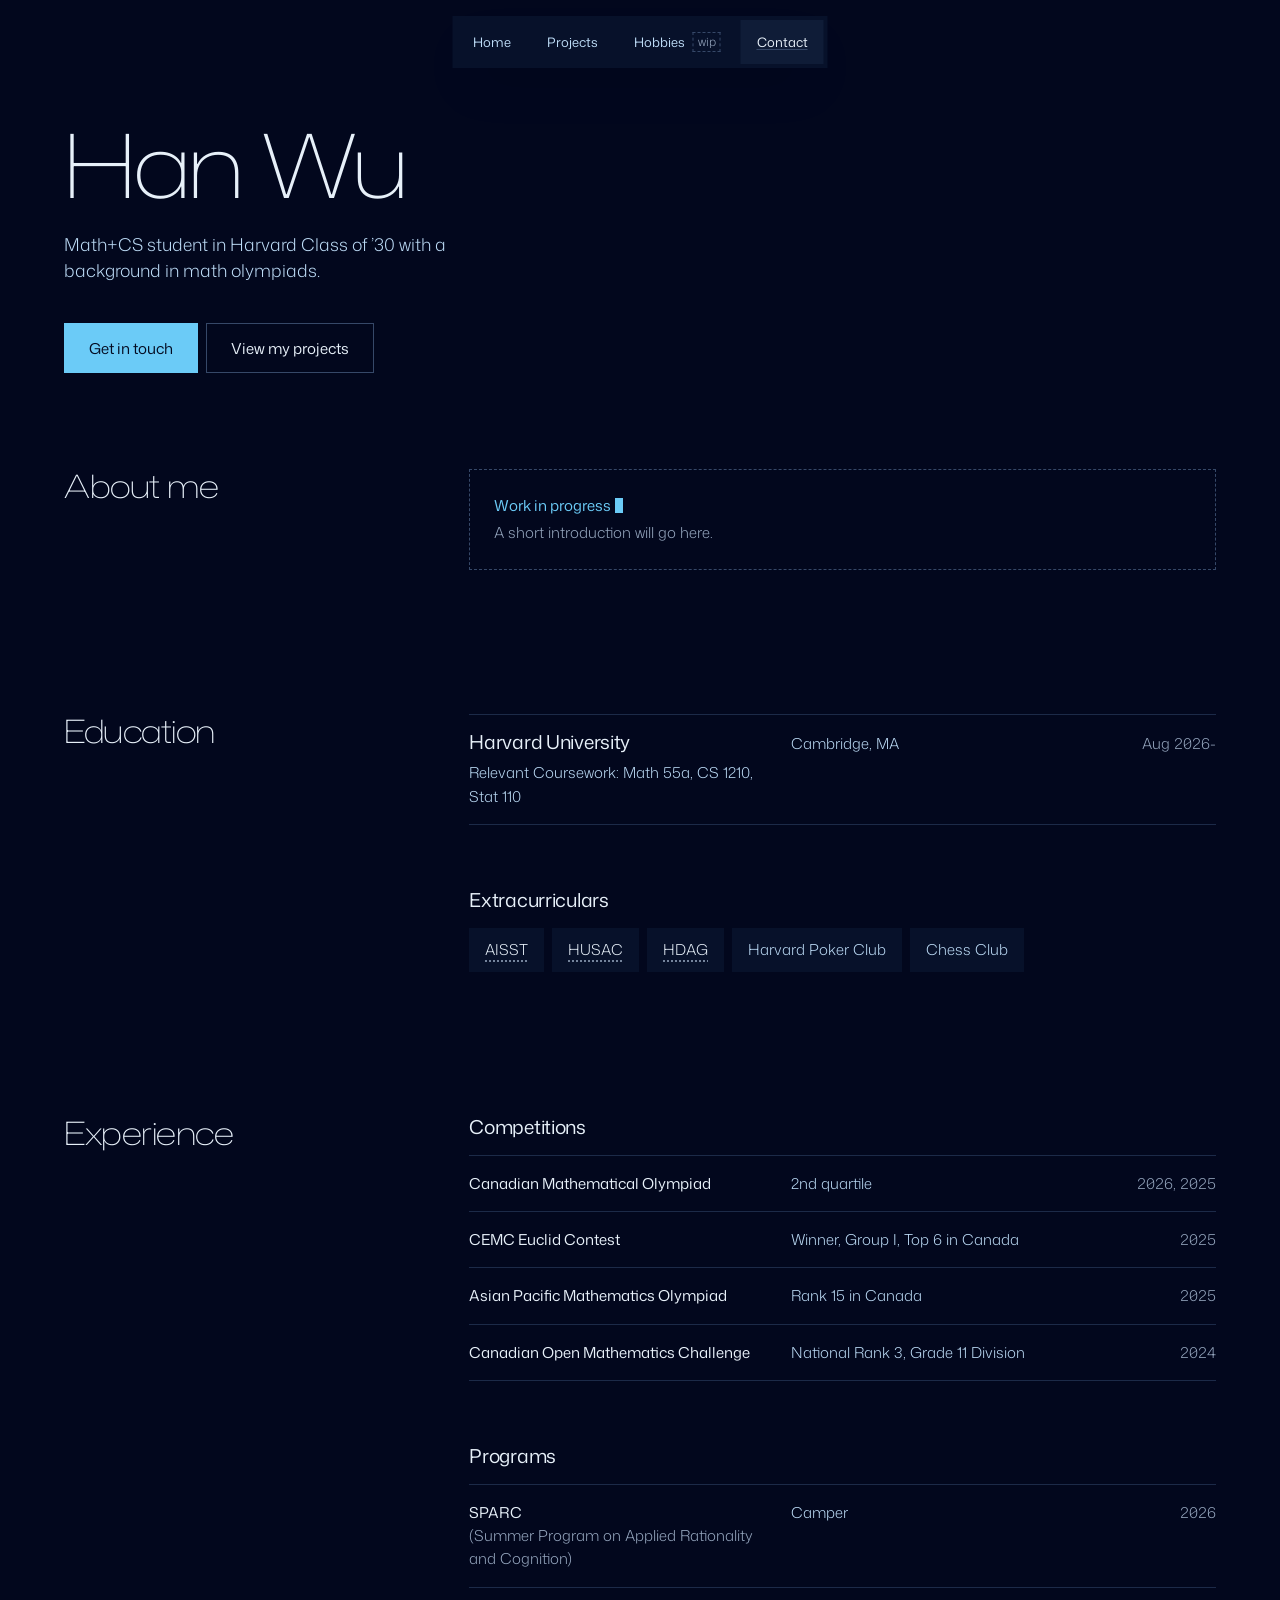
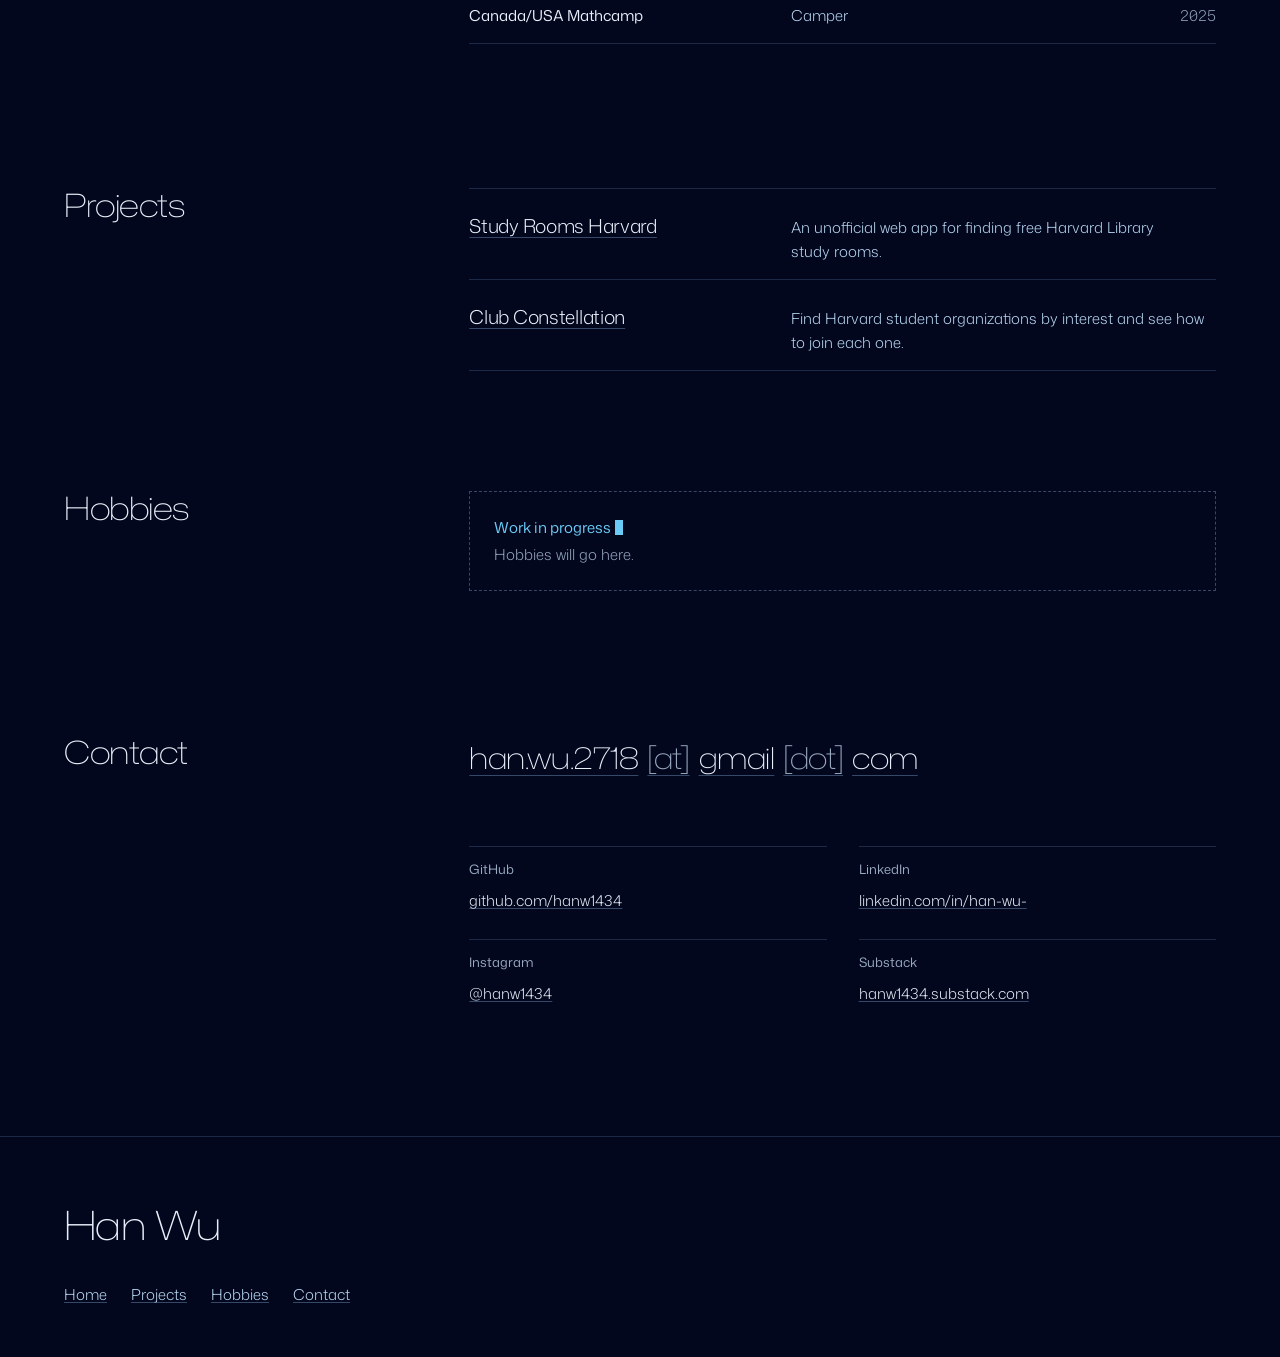
==== commit cf58b23f: "Projects: add Study Rooms Harvard, link Club Constellation Each project is a linked title with a one" ====
--- a/index.html
+++ b/index.html
@@ -140,6 +140,8 @@
 .row .name { font-family: var(--font-display); letter-spacing: var(--tracking-display); line-height: 1.2; color: var(--color-ink); }
 .row .deg { margin-top: var(--space-xs); color: var(--color-ink-2); }
 .event__long { display: block; font-weight: 300; color: var(--color-muted); }
+.row > .desc { grid-column: 2 / -1; } /* runs over the year column, starting where every middle column starts */
+.row .name a { display: inline-flex; align-items: center; min-height: 44px; color: inherit; text-decoration-color: var(--color-rule-2); text-underline-offset: 0.2em; transition: text-decoration-color var(--dur-short) var(--ease-out); }
 
 
 .clubs { display: flex; flex-wrap: wrap; gap: var(--space-xs); margin: 0; padding: 0; list-style: none; }
@@ -171,7 +173,7 @@
 .profiles li { padding-top: var(--space-sm); border-top: var(--rule-hair) solid var(--color-rule); }
 .profiles .k { display: block; font-size: var(--text-sm); font-weight: 400; color: var(--color-muted); }
 .profiles a { display: inline-flex; align-items: center; min-height: 44px; max-width: 100%; color: var(--color-ink); overflow-wrap: anywhere; text-decoration-color: var(--color-rule-2); transition: text-decoration-color var(--dur-short) var(--ease-out); }
-.profiles a:hover, .mast a:hover { text-decoration-color: var(--color-accent); }
+.profiles a:hover, .mast a:hover, .row .name a:hover { text-decoration-color: var(--color-accent); }
 
 /* footer: a mast, the wordmark over the page's links */
 .mast { margin-top: var(--section-gap-s); padding-block: var(--space-2xl) var(--space-xl); border-top: var(--rule-hair) solid var(--color-rule); }
@@ -189,6 +191,7 @@
   .row { grid-template-columns: minmax(0, 1fr) auto; }
   .row > :first-child { grid-column: 1 / -1; }
   .row > .when { text-align: right; }
+  .row > .desc { grid-column: 1 / -1; }
   .profiles { grid-template-columns: minmax(0, 1fr); }
 }
 @media (prefers-reduced-motion: reduce) {
@@ -319,16 +322,16 @@
     <div class="container doc">
       <h2 id="projects-h">Projects</h2>
       <div class="doc__body">
-        <div class="rows">
-          <div class="row">
-            <div>
-              <p class="name">Club Constellation</p>
-              <p class="deg">A free, mobile-friendly guide to Harvard College student organizations. Search by interest, browse the clubs as a constellation where nearby dots share interests, and leave with a real way to join.</p>
-            </div>
-            <p>Concept and build plan</p>
-            <p class="when">Nov 2026</p>
-          </div>
-        </div>
+        <ul class="rows">
+          <li class="row">
+            <p class="name"><a href="https://harvard-rooms.vercel.app">Study Rooms Harvard</a></p>
+            <p class="desc">An unofficial web app for finding free Harvard Library study rooms.</p>
+          </li>
+          <li class="row">
+            <p class="name"><a href="https://hanw1434.github.io/club-constellation/">Club Constellation</a></p>
+            <p class="desc">Find Harvard student organizations by interest and see how to join each one.</p>
+          </li>
+        </ul>
       </div>
     </div>
   </section>
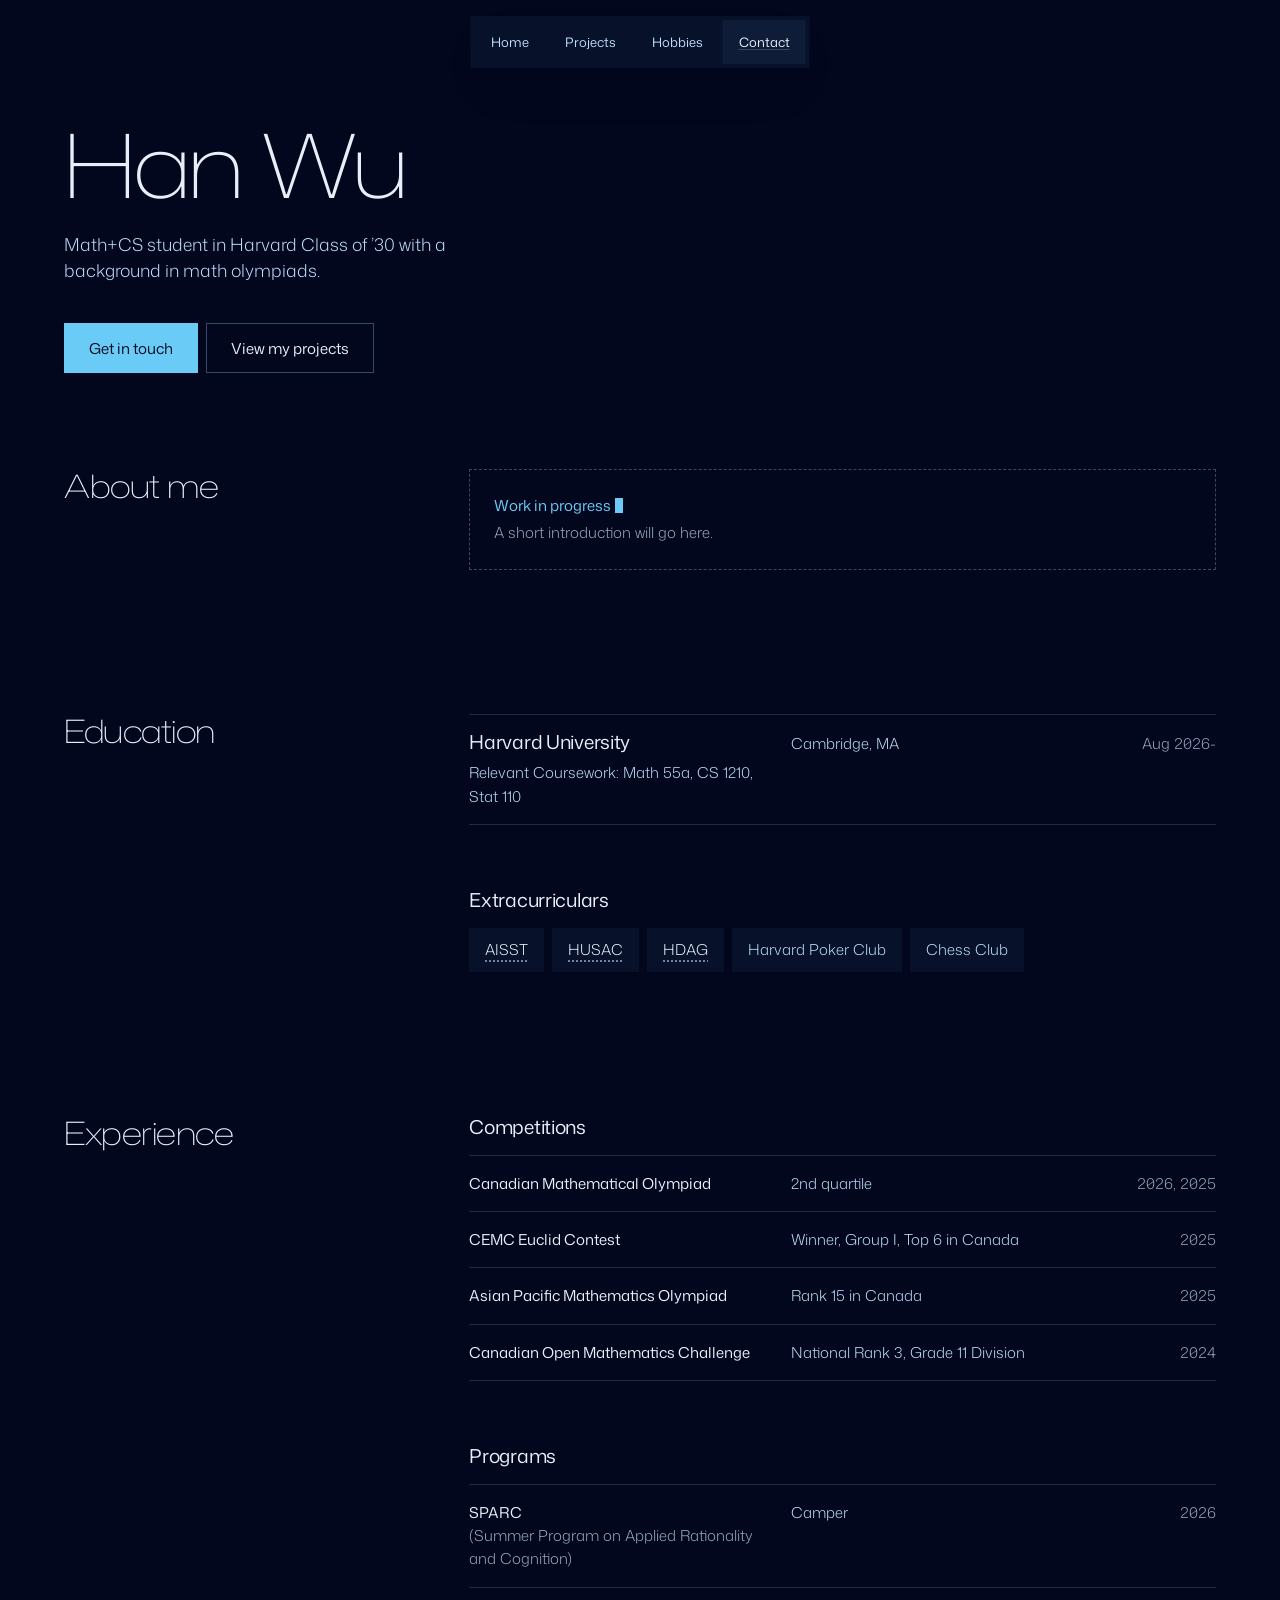
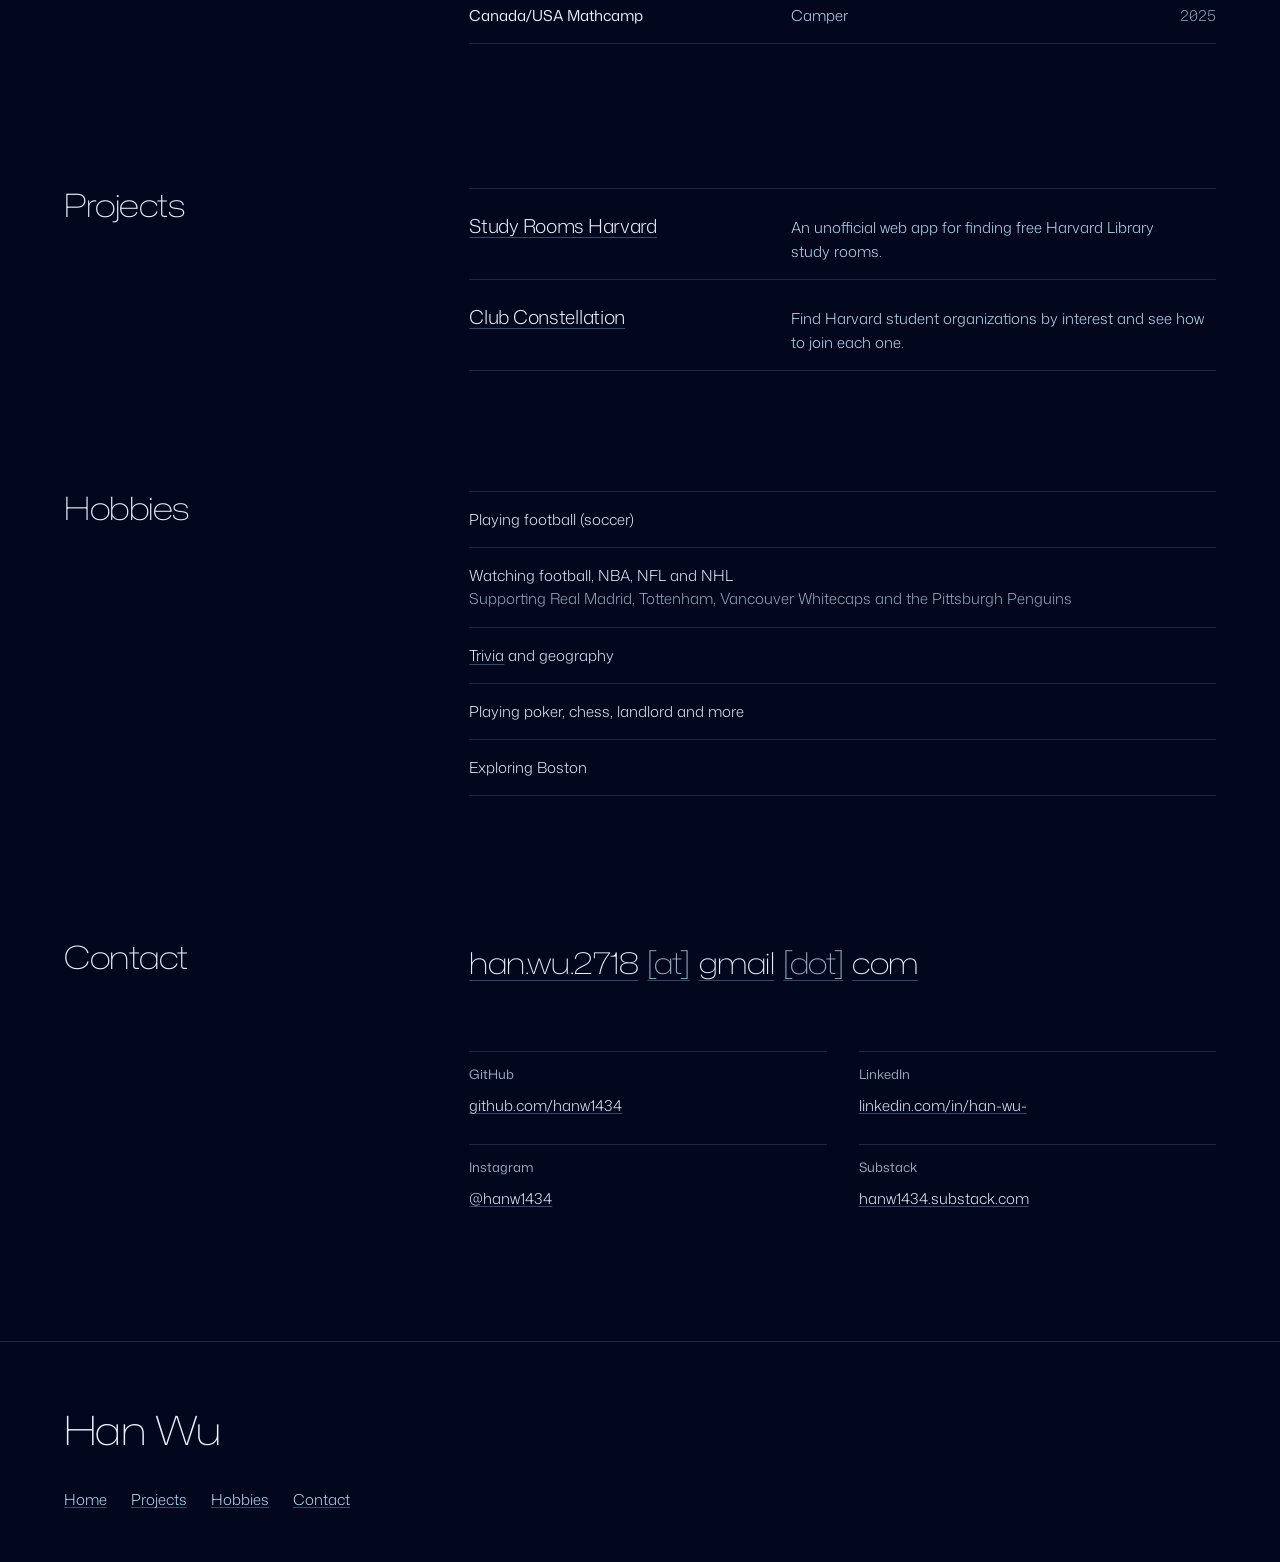
==== commit c4bb9afd: "Fill in Hobbies, open outside links in a new tab Hobbies lists five hobbies, with Trivia linking to " ====
--- a/index.html
+++ b/index.html
@@ -11,10 +11,10 @@
 <link href="https://fonts.googleapis.com/css2?family=Mona+Sans:wdth,wght@100,300;100,400;125,200&display=swap" rel="stylesheet">
 <style>
 /* Hallmark · shape: Long Document · genre: atmospheric · theme: midnight (by reference: the user's example sites) · job: hire · draw: 4790c9
- * hero: Settled · nav: floating pill, Home, Projects, Hobbies and Contact, Hobbies tagged wip · footer: mast · imagery: none · signature: none for now, the owner is still choosing what sits beside the name
+ * hero: Settled · nav: floating pill, Home, Projects, Hobbies and Contact · footer: mast · imagery: none · signature: none for now, the owner is still choosing what sits beside the name
  * axes: dark/grotesk-sans/cool · posture: committed · contrast: pass · fold: pass · copy: verbatim · v2.0.0 */
 /* Hallmark · pre-emit critique: P4 H3 E4 S5 R4 V4 · weakest: H, every result now sits at body size, newest first, at the owner’s request; the section heads and the year column carry the order */
-/* Hallmark · waive 77 · About me and Hobbies are thin on purpose · the owner asked for each as its own work-in-progress section until the writing exists; they take mass when filled */
+/* Hallmark · waive 77 · Projects is thin on purpose · it lists the two projects that exist and takes mass as it grows */
 /* Hallmark · waive 78 · section heads sit at 24 to 36px under an 88px name · the owner asked for thinner, smaller type across the page */
 /* Hallmark · waive 44c · the hero stops short of the fold · the owner asked for no summary under the name and for the hero to lead straight into the page */
 /* Hallmark · waive 79 · open space under the hero · it is the gap before About me, which starts on the first screen because the owner asked the hero to lead straight in */
@@ -102,7 +102,6 @@
 .pill .pill__act { background: var(--color-paper-3); color: var(--color-ink); text-decoration: underline; text-decoration-color: var(--color-rule-2); }
 .pill .pill__act:hover { text-decoration-color: var(--color-accent); }
 /* a section still being written carries a dashed wip tag, in the nav and beside its content */
-.wip-tag { margin-left: var(--space-xs); padding: 0 var(--space-2xs); border: var(--rule-hair) dashed var(--color-rule-2); font-size: var(--text-xs); font-weight: 300; line-height: 1.5; color: var(--color-muted); }
 
 /* buttons: the theme's pair */
 .btn { display: inline-flex; align-items: center; justify-content: center; min-height: 50px; padding: 0 var(--space-lg); border: var(--rule-hair) solid transparent; border-radius: var(--radius-pill); font-size: var(--text-md); font-weight: 400; line-height: 1; color: var(--color-ink); text-decoration: none; white-space: nowrap; cursor: pointer; transition: background-color var(--dur-short) var(--ease-out), border-color var(--dur-short) var(--ease-out), transform var(--dur-micro) var(--ease-out); }
@@ -141,7 +140,9 @@
 .row .deg { margin-top: var(--space-xs); color: var(--color-ink-2); }
 .event__long { display: block; font-weight: 300; color: var(--color-muted); }
 .row > .desc { grid-column: 2 / -1; } /* runs over the year column, starting where every middle column starts */
-.row .name a { display: inline-flex; align-items: center; min-height: 44px; color: inherit; text-decoration-color: var(--color-rule-2); text-underline-offset: 0.2em; transition: text-decoration-color var(--dur-short) var(--ease-out); }
+.row .name a, .hobby a { color: inherit; text-decoration-color: var(--color-rule-2); text-underline-offset: 0.2em; transition: text-decoration-color var(--dur-short) var(--ease-out); }
+.row .name a { display: inline-flex; align-items: center; min-height: 44px; }
+.row > .hobby { grid-column: 1 / -1; color: var(--color-ink); }
 
 
 .clubs { display: flex; flex-wrap: wrap; gap: var(--space-xs); margin: 0; padding: 0; list-style: none; }
@@ -173,7 +174,7 @@
 .profiles li { padding-top: var(--space-sm); border-top: var(--rule-hair) solid var(--color-rule); }
 .profiles .k { display: block; font-size: var(--text-sm); font-weight: 400; color: var(--color-muted); }
 .profiles a { display: inline-flex; align-items: center; min-height: 44px; max-width: 100%; color: var(--color-ink); overflow-wrap: anywhere; text-decoration-color: var(--color-rule-2); transition: text-decoration-color var(--dur-short) var(--ease-out); }
-.profiles a:hover, .mast a:hover, .row .name a:hover { text-decoration-color: var(--color-accent); }
+.profiles a:hover, .mast a:hover, .row .name a:hover, .hobby a:hover { text-decoration-color: var(--color-accent); }
 
 /* footer: a mast, the wordmark over the page's links */
 .mast { margin-top: var(--section-gap-s); padding-block: var(--space-2xl) var(--space-xl); border-top: var(--rule-hair) solid var(--color-rule); }
@@ -187,7 +188,6 @@
 }
 @media (max-width: 40rem) {
   .pill a { padding: 0 var(--space-xs); }
-  .pill .wip-tag { margin-left: var(--space-2xs); }
   .row { grid-template-columns: minmax(0, 1fr) auto; }
   .row > :first-child { grid-column: 1 / -1; }
   .row > .when { text-align: right; }
@@ -209,7 +209,7 @@
   <ul>
     <li><a href="#home">Home</a></li>
     <li><a href="#projects">Projects</a></li>
-    <li><a href="#hobbies">Hobbies<span class="wip-tag"><span aria-hidden="true">wip</span><span class="visually-hidden">, work in progress</span></span></a></li>
+    <li><a href="#hobbies">Hobbies</a></li>
     <li><a class="pill__act" href="#contact">Contact</a></li>
   </ul>
 </nav>
@@ -223,7 +223,7 @@
         <p class="lead">Math+CS student in Harvard Class of ’30 with a background in math olympiads.</p>
         <div class="actions">
           <a class="btn btn--primary" href="#contact">Get in touch</a>
-          <a class="btn btn--secondary" href="https://github.com/hanw1434">View my projects</a>
+          <a class="btn btn--secondary" href="https://github.com/hanw1434" target="_blank" rel="noopener">View my projects<span class="visually-hidden"> (opens in a new tab)</span></a>
         </div>
       </div>
     </div>
@@ -324,11 +324,11 @@
       <div class="doc__body">
         <ul class="rows">
           <li class="row">
-            <p class="name"><a href="https://harvard-rooms.vercel.app">Study Rooms Harvard</a></p>
+            <p class="name"><a href="https://harvard-rooms.vercel.app" target="_blank" rel="noopener">Study Rooms Harvard<span class="visually-hidden"> (opens in a new tab)</span></a></p>
             <p class="desc">An unofficial web app for finding free Harvard Library study rooms.</p>
           </li>
           <li class="row">
-            <p class="name"><a href="https://hanw1434.github.io/club-constellation/">Club Constellation</a></p>
+            <p class="name"><a href="https://hanw1434.github.io/club-constellation/" target="_blank" rel="noopener">Club Constellation<span class="visually-hidden"> (opens in a new tab)</span></a></p>
             <p class="desc">Find Harvard student organizations by interest and see how to join each one.</p>
           </li>
         </ul>
@@ -340,10 +340,13 @@
     <div class="container doc">
       <h2 id="hobbies-h">Hobbies</h2>
       <div class="doc__body">
-        <div class="wip-box">
-          <p class="wip">Work in progress</p>
-          <p>Hobbies will go here.</p>
-        </div>
+        <ul class="rows">
+          <li class="row"><p class="hobby">Playing football (soccer)</p></li>
+          <li class="row"><p class="hobby">Watching football, NBA, NFL and NHL<span class="event__long">Supporting Real Madrid, Tottenham, Vancouver Whitecaps and the Pittsburgh Penguins</span></p></li>
+          <li class="row"><p class="hobby"><a href="https://www.youtube.com/watch?v=Si5jAkq-rgM" target="_blank" rel="noopener">Trivia<span class="visually-hidden"> (opens in a new tab)</span></a> and geography</p></li>
+          <li class="row"><p class="hobby">Playing poker, chess, landlord and more</p></li>
+          <li class="row"><p class="hobby">Exploring Boston</p></li>
+        </ul>
       </div>
     </div>
   </section>
@@ -354,10 +357,10 @@
       <div class="doc__body">
         <a class="email" href="mailto:han.wu.2718@gmail.com">han.wu.2718 <span class="at">[at]</span> gmail <span class="at">[dot]</span> com</a>
         <ul class="profiles">
-          <li><span class="k">GitHub</span><a href="https://github.com/hanw1434">github.com/hanw1434</a></li>
-          <li><span class="k">LinkedIn</span><a href="https://www.linkedin.com/in/han-wu-/">linkedin.com/in/han-wu-</a></li>
-          <li><span class="k">Instagram</span><a href="https://www.instagram.com/hanw1434">@hanw1434</a></li>
-          <li><span class="k">Substack</span><a href="https://hanw1434.substack.com/">hanw1434.substack.com</a></li>
+          <li><span class="k">GitHub</span><a href="https://github.com/hanw1434" target="_blank" rel="noopener">github.com/hanw1434<span class="visually-hidden"> (opens in a new tab)</span></a></li>
+          <li><span class="k">LinkedIn</span><a href="https://www.linkedin.com/in/han-wu-/" target="_blank" rel="noopener">linkedin.com/in/han-wu-<span class="visually-hidden"> (opens in a new tab)</span></a></li>
+          <li><span class="k">Instagram</span><a href="https://www.instagram.com/hanw1434" target="_blank" rel="noopener">@hanw1434<span class="visually-hidden"> (opens in a new tab)</span></a></li>
+          <li><span class="k">Substack</span><a href="https://hanw1434.substack.com/" target="_blank" rel="noopener">hanw1434.substack.com<span class="visually-hidden"> (opens in a new tab)</span></a></li>
         </ul>
       </div>
     </div>
